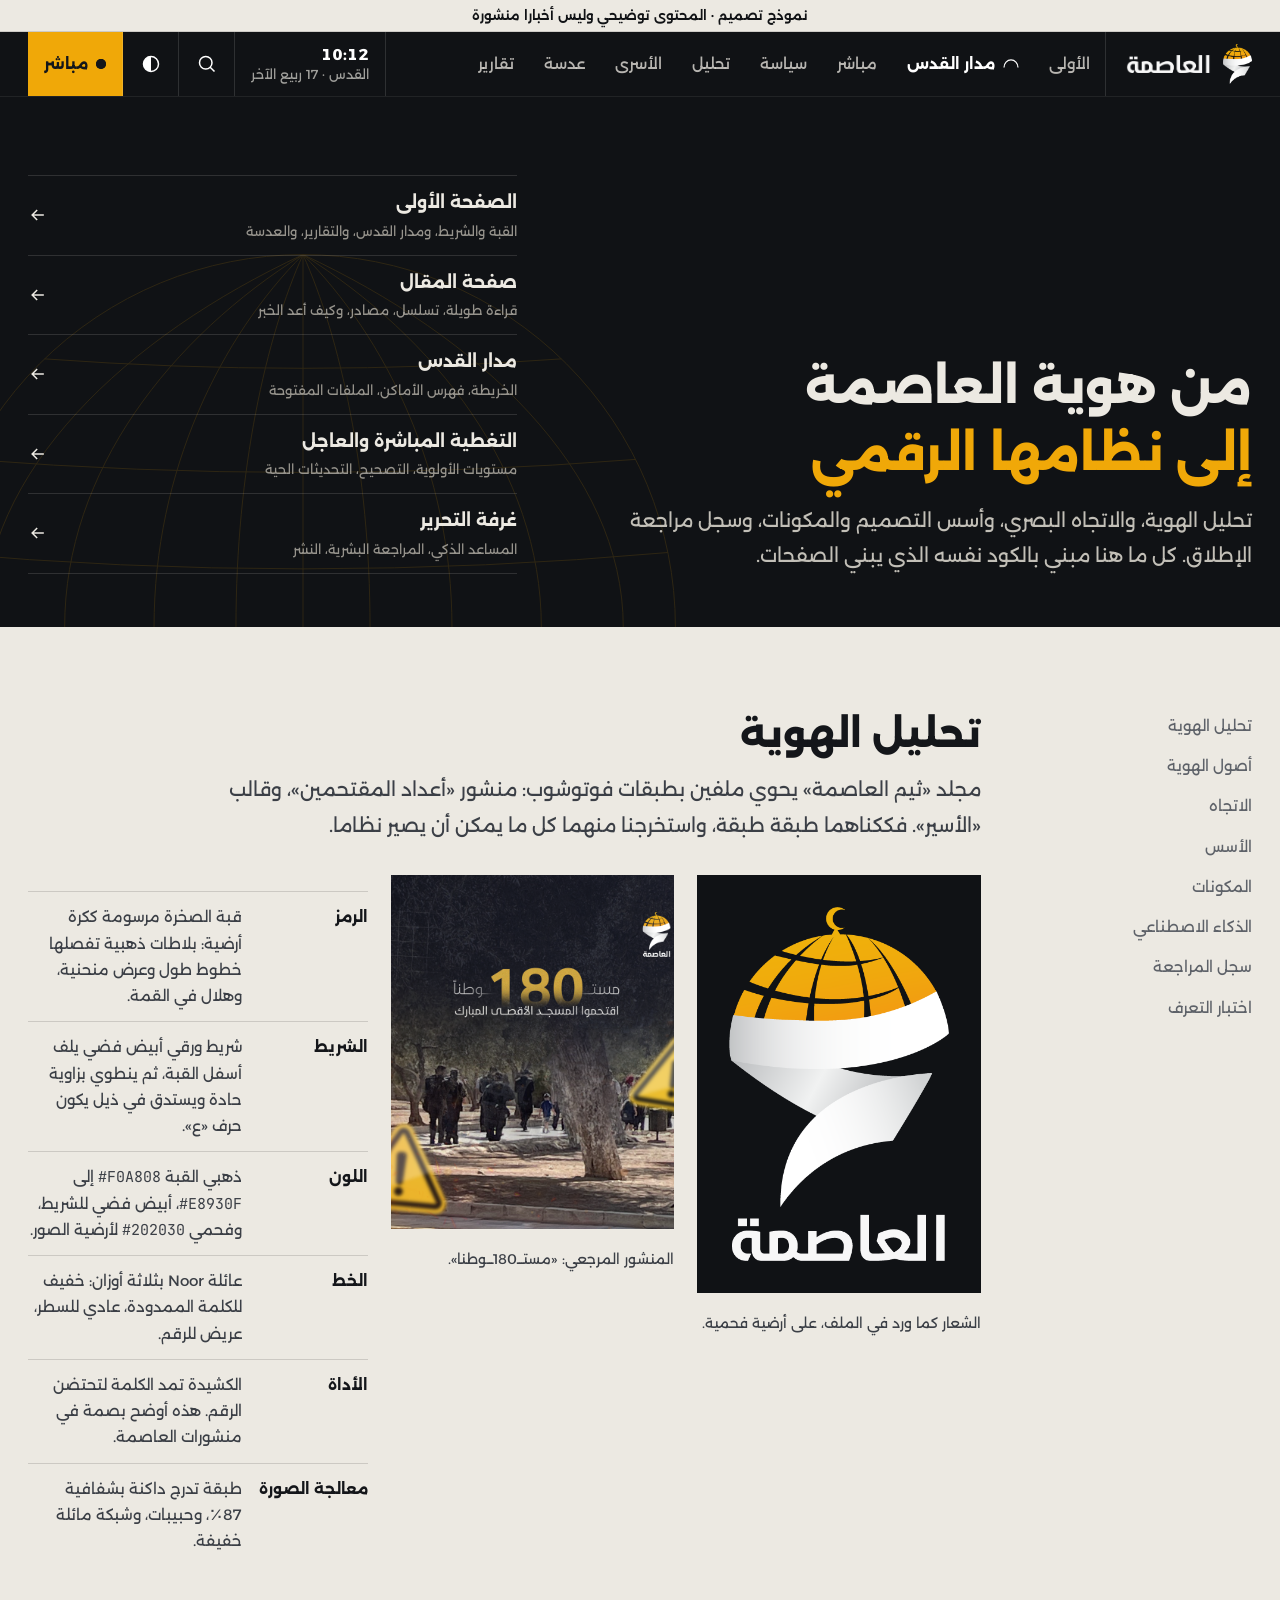
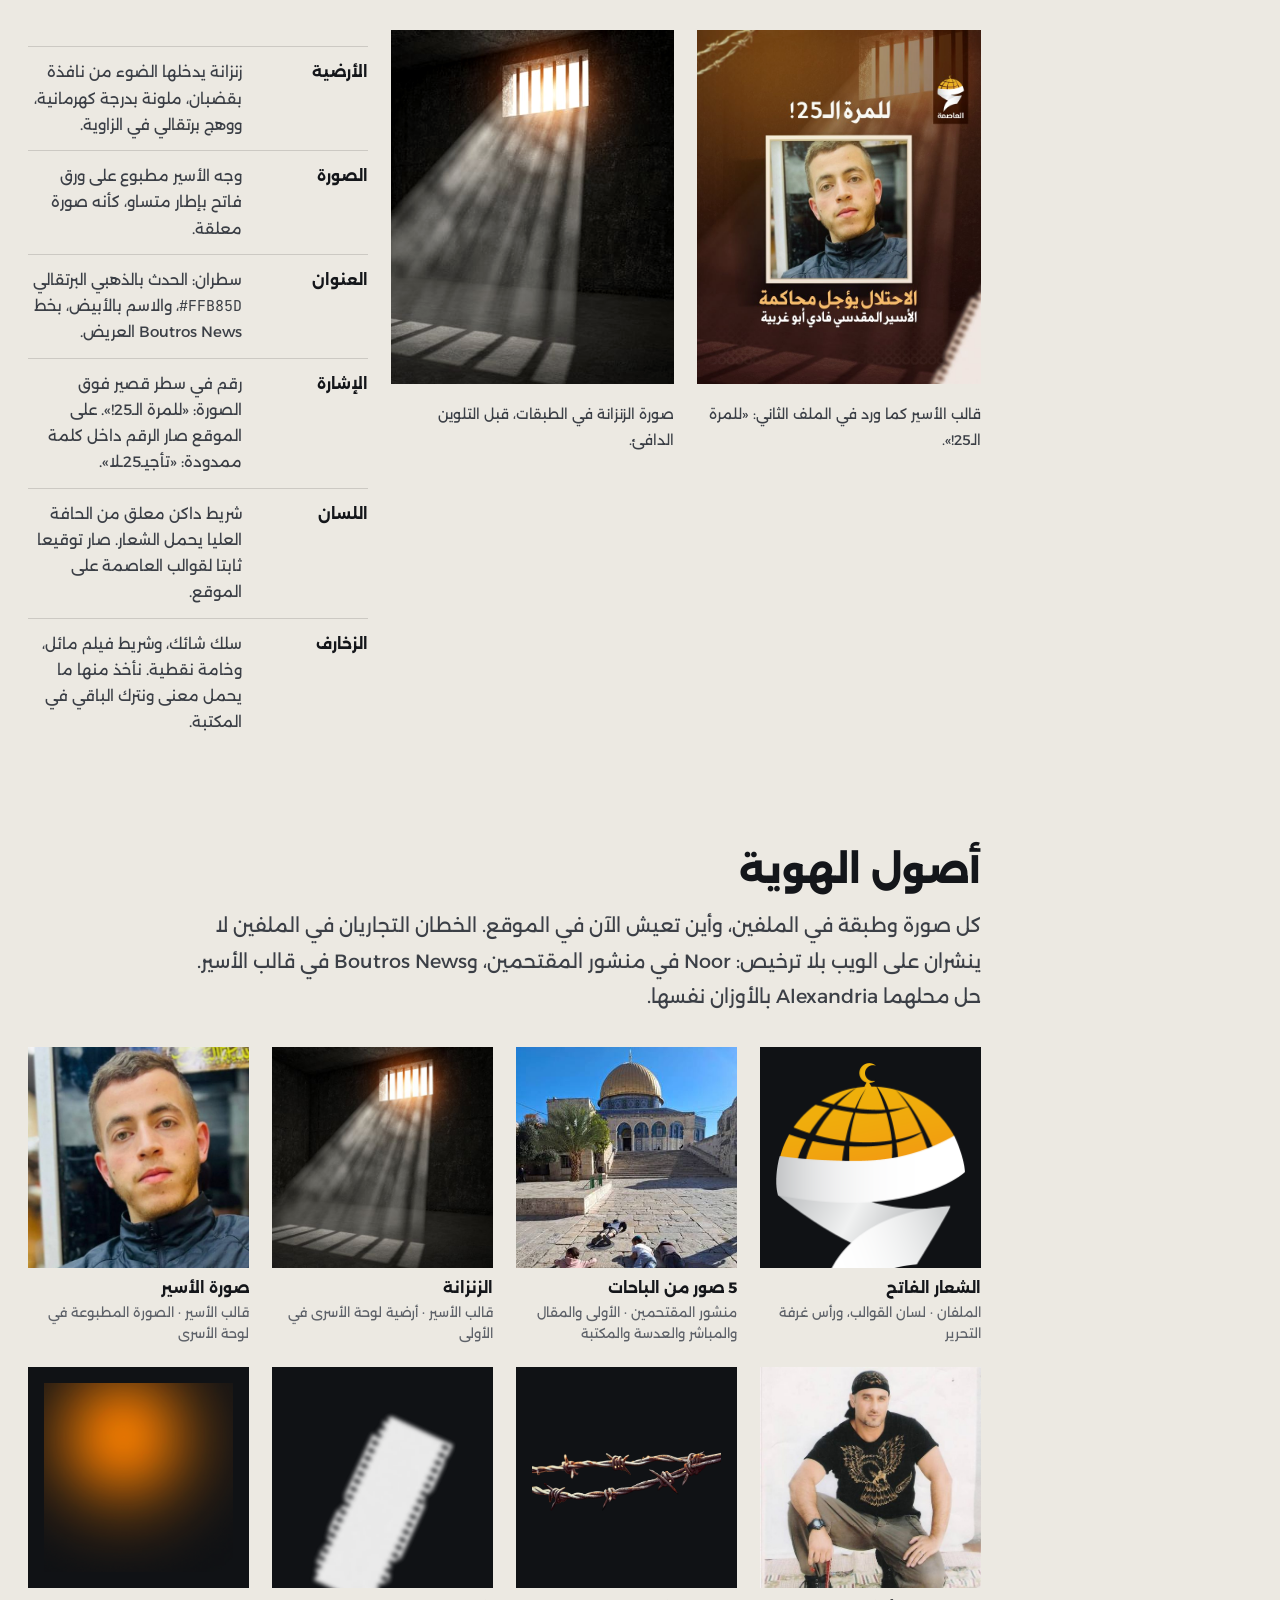
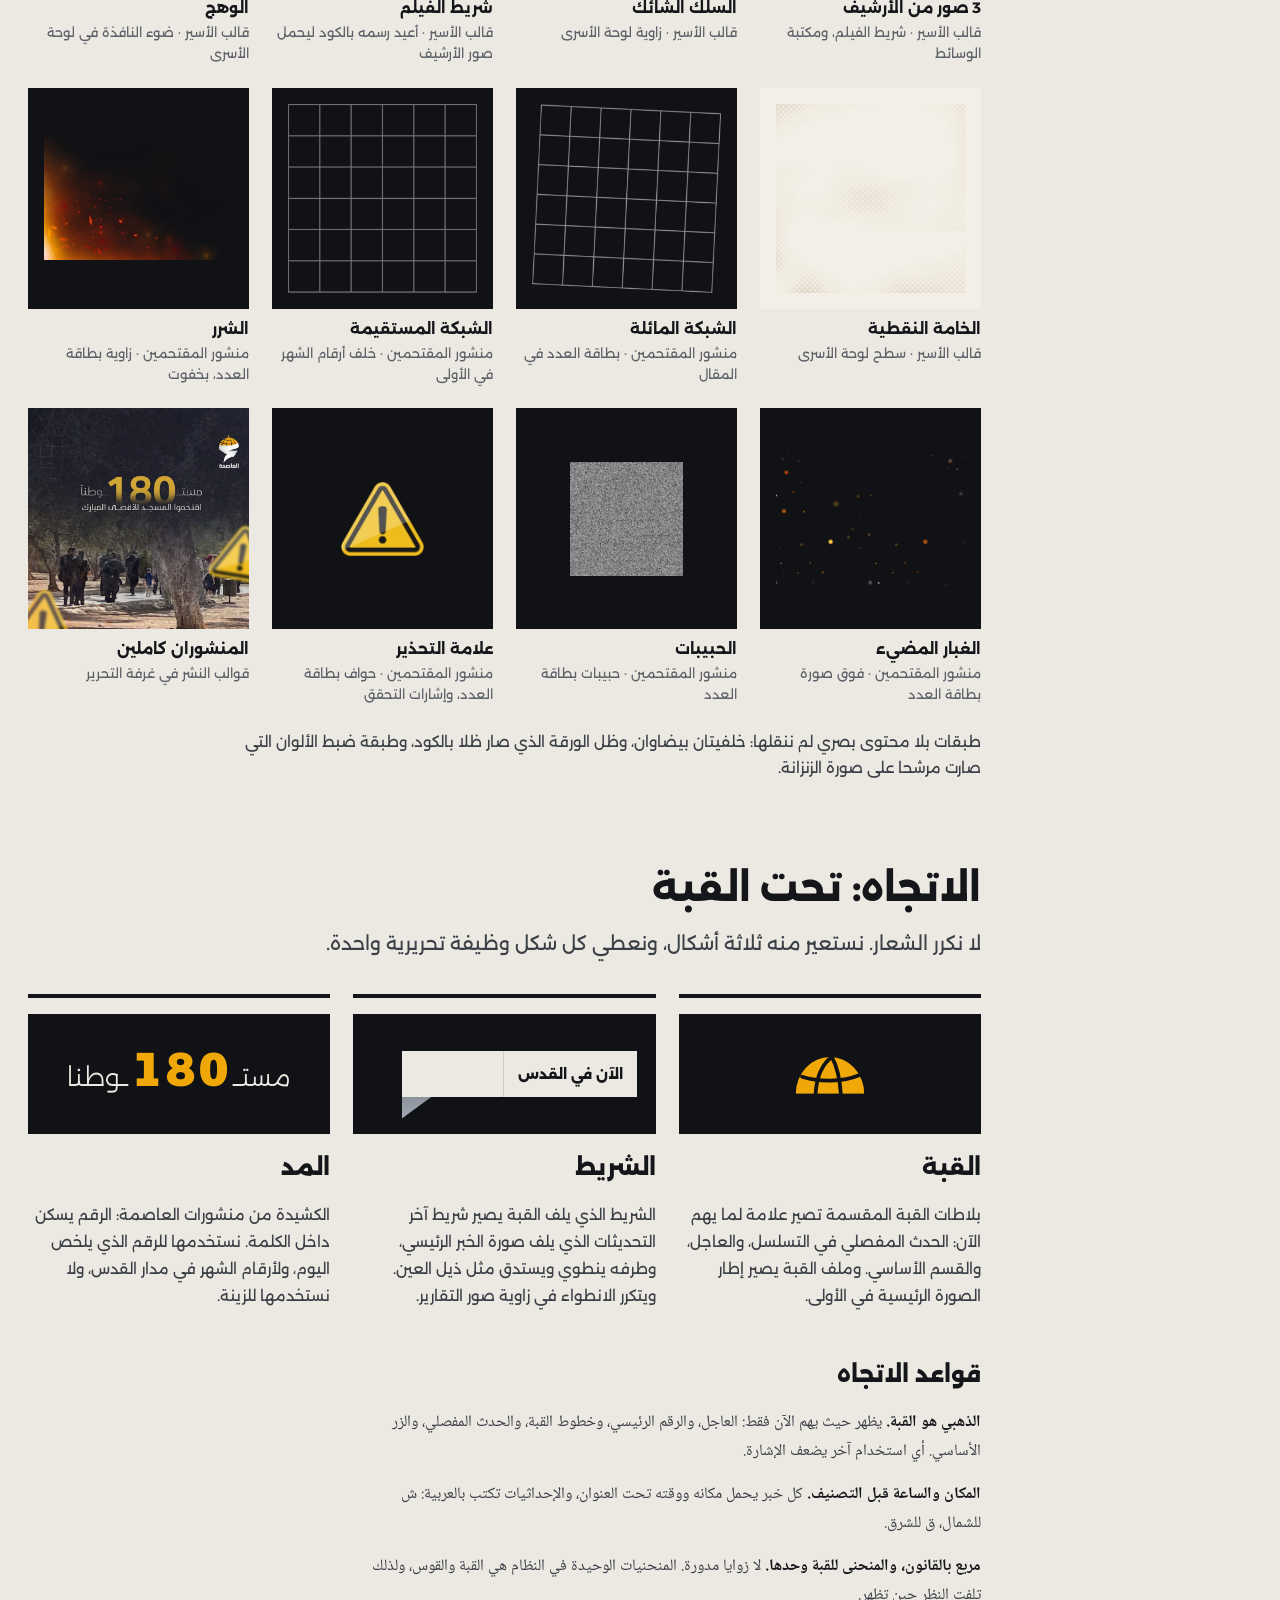
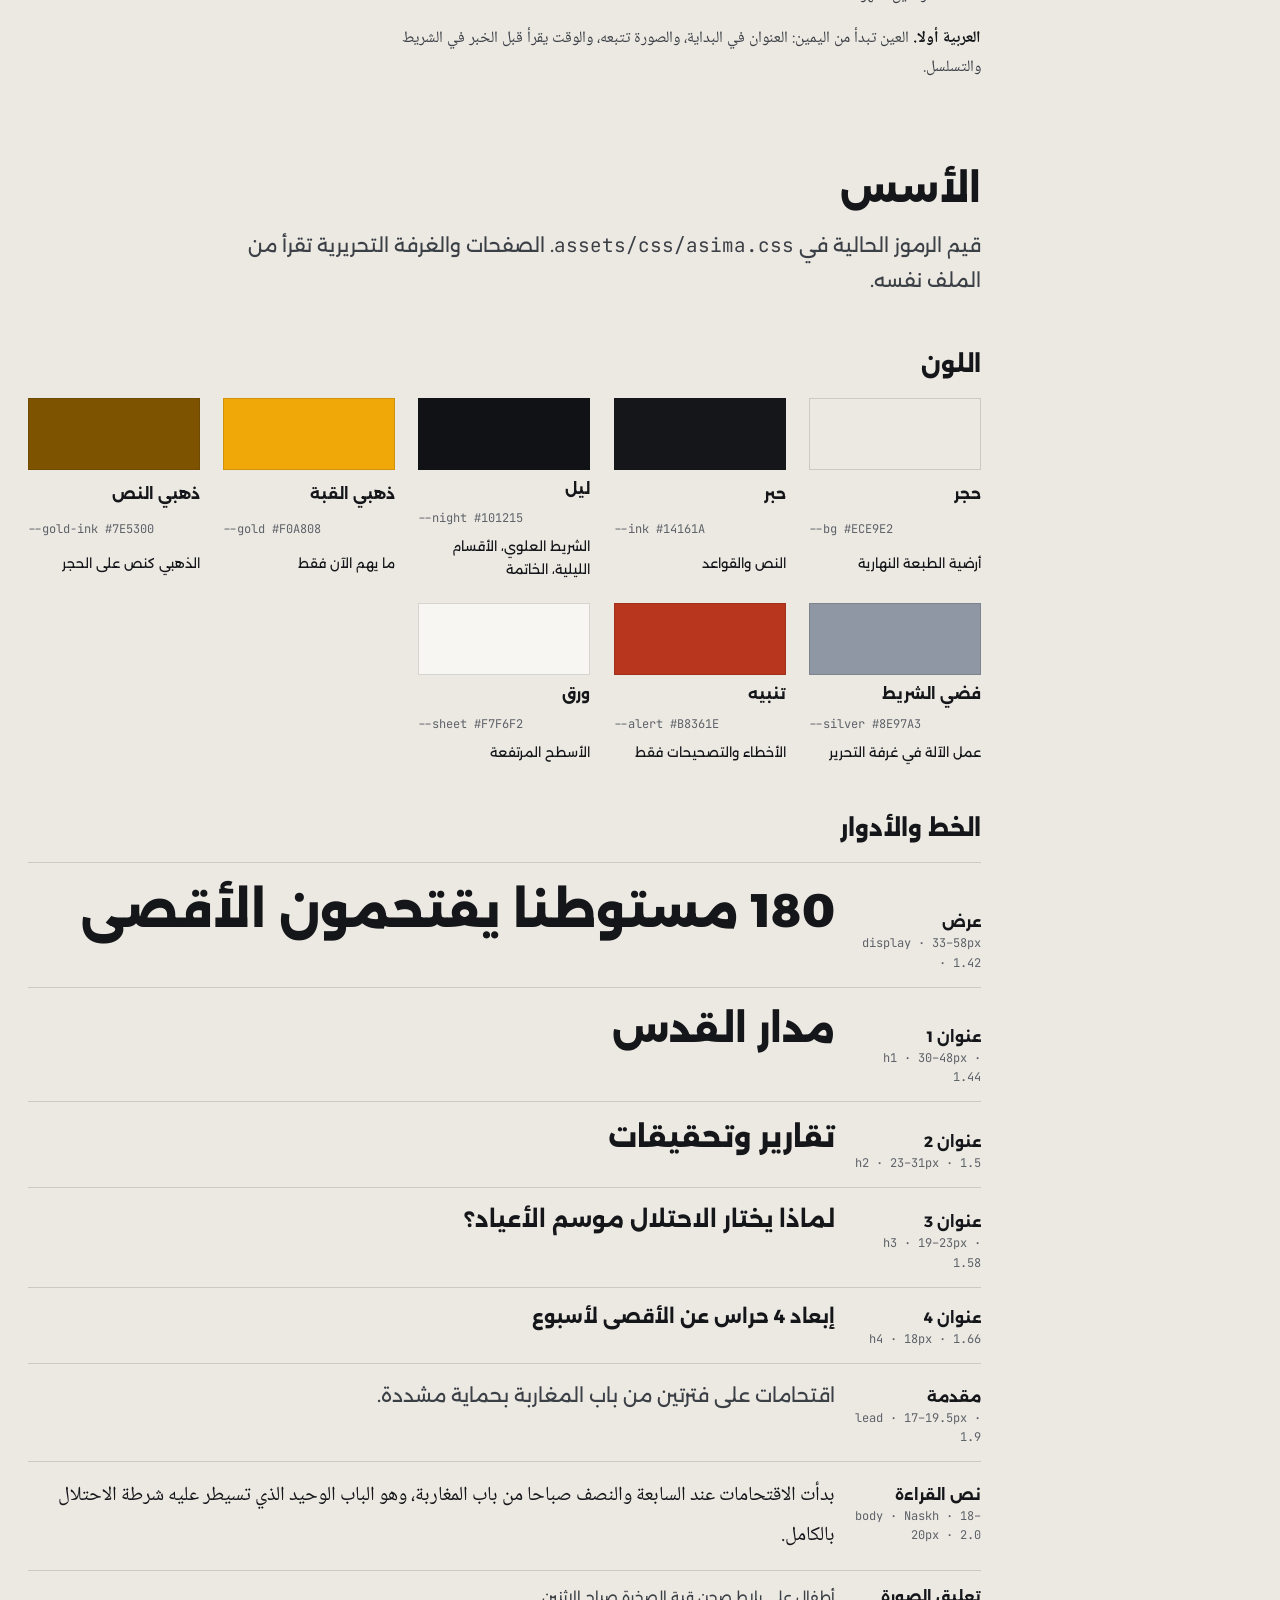
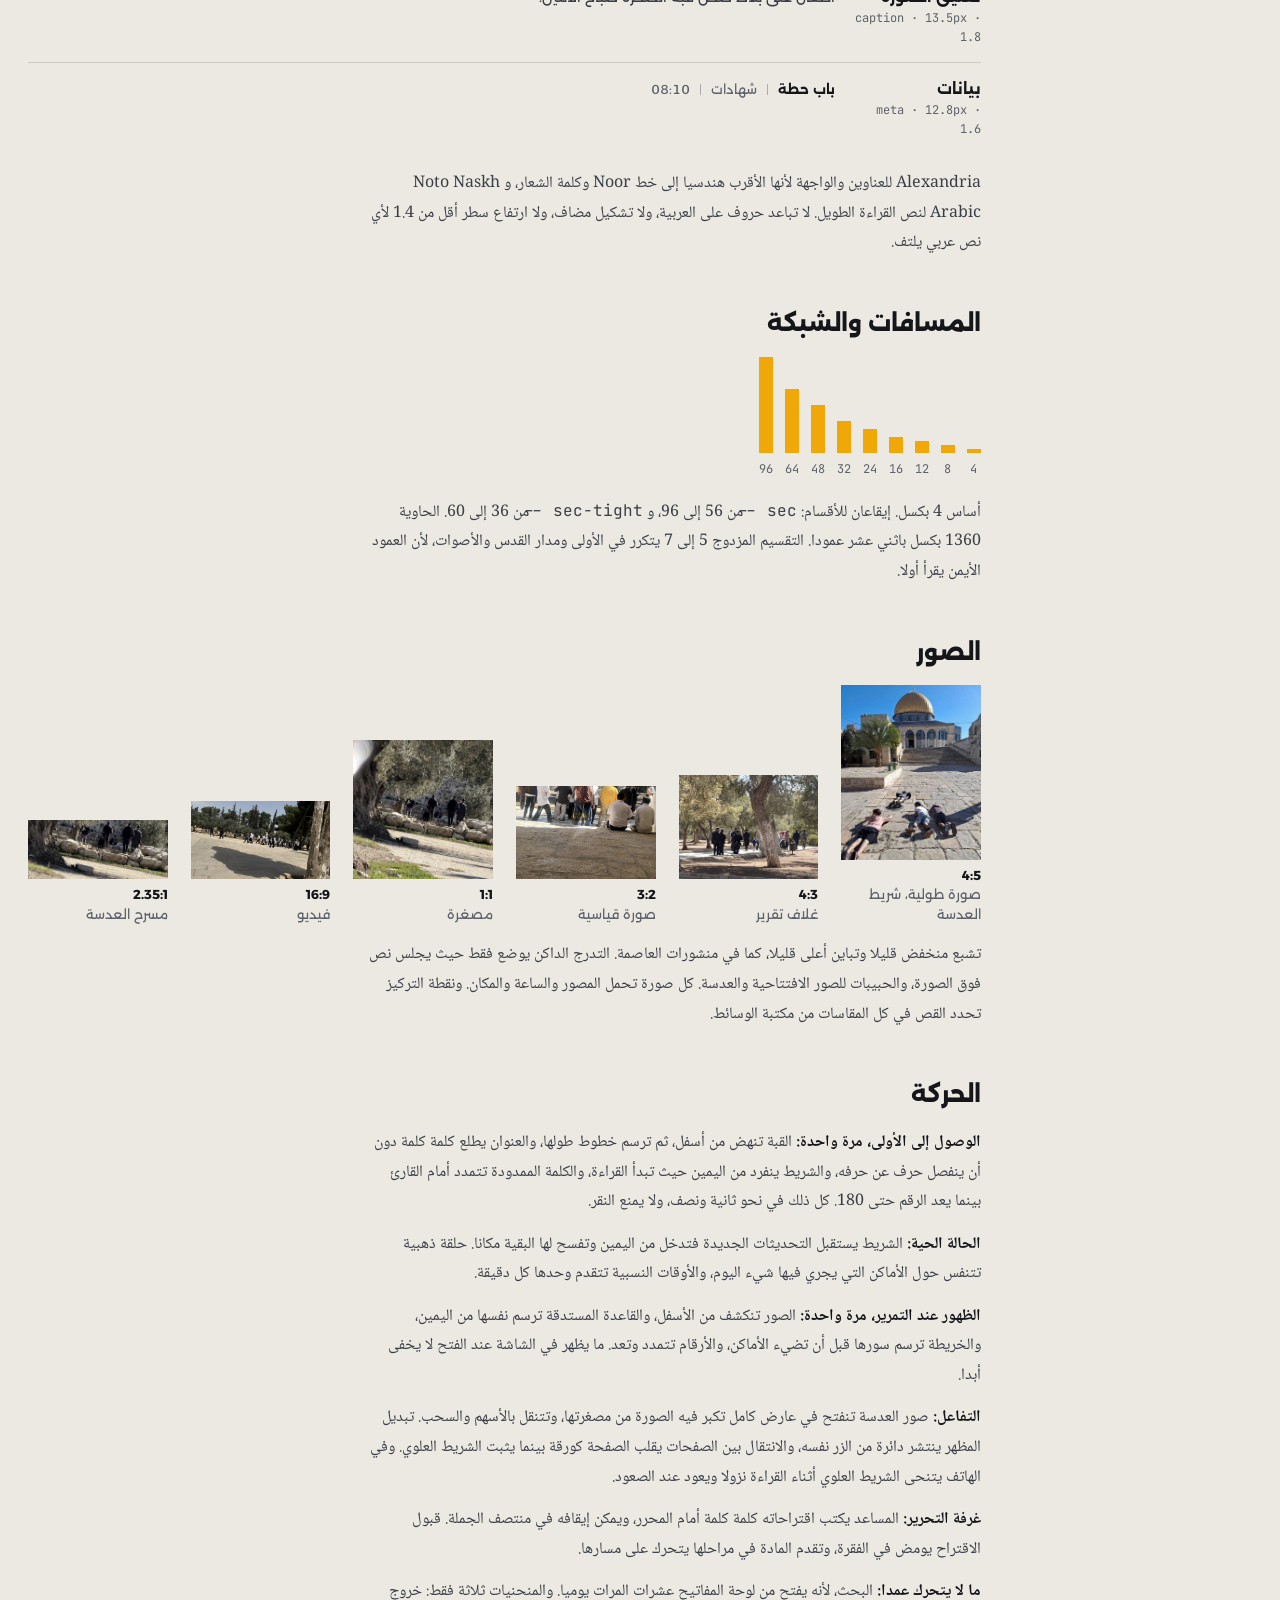
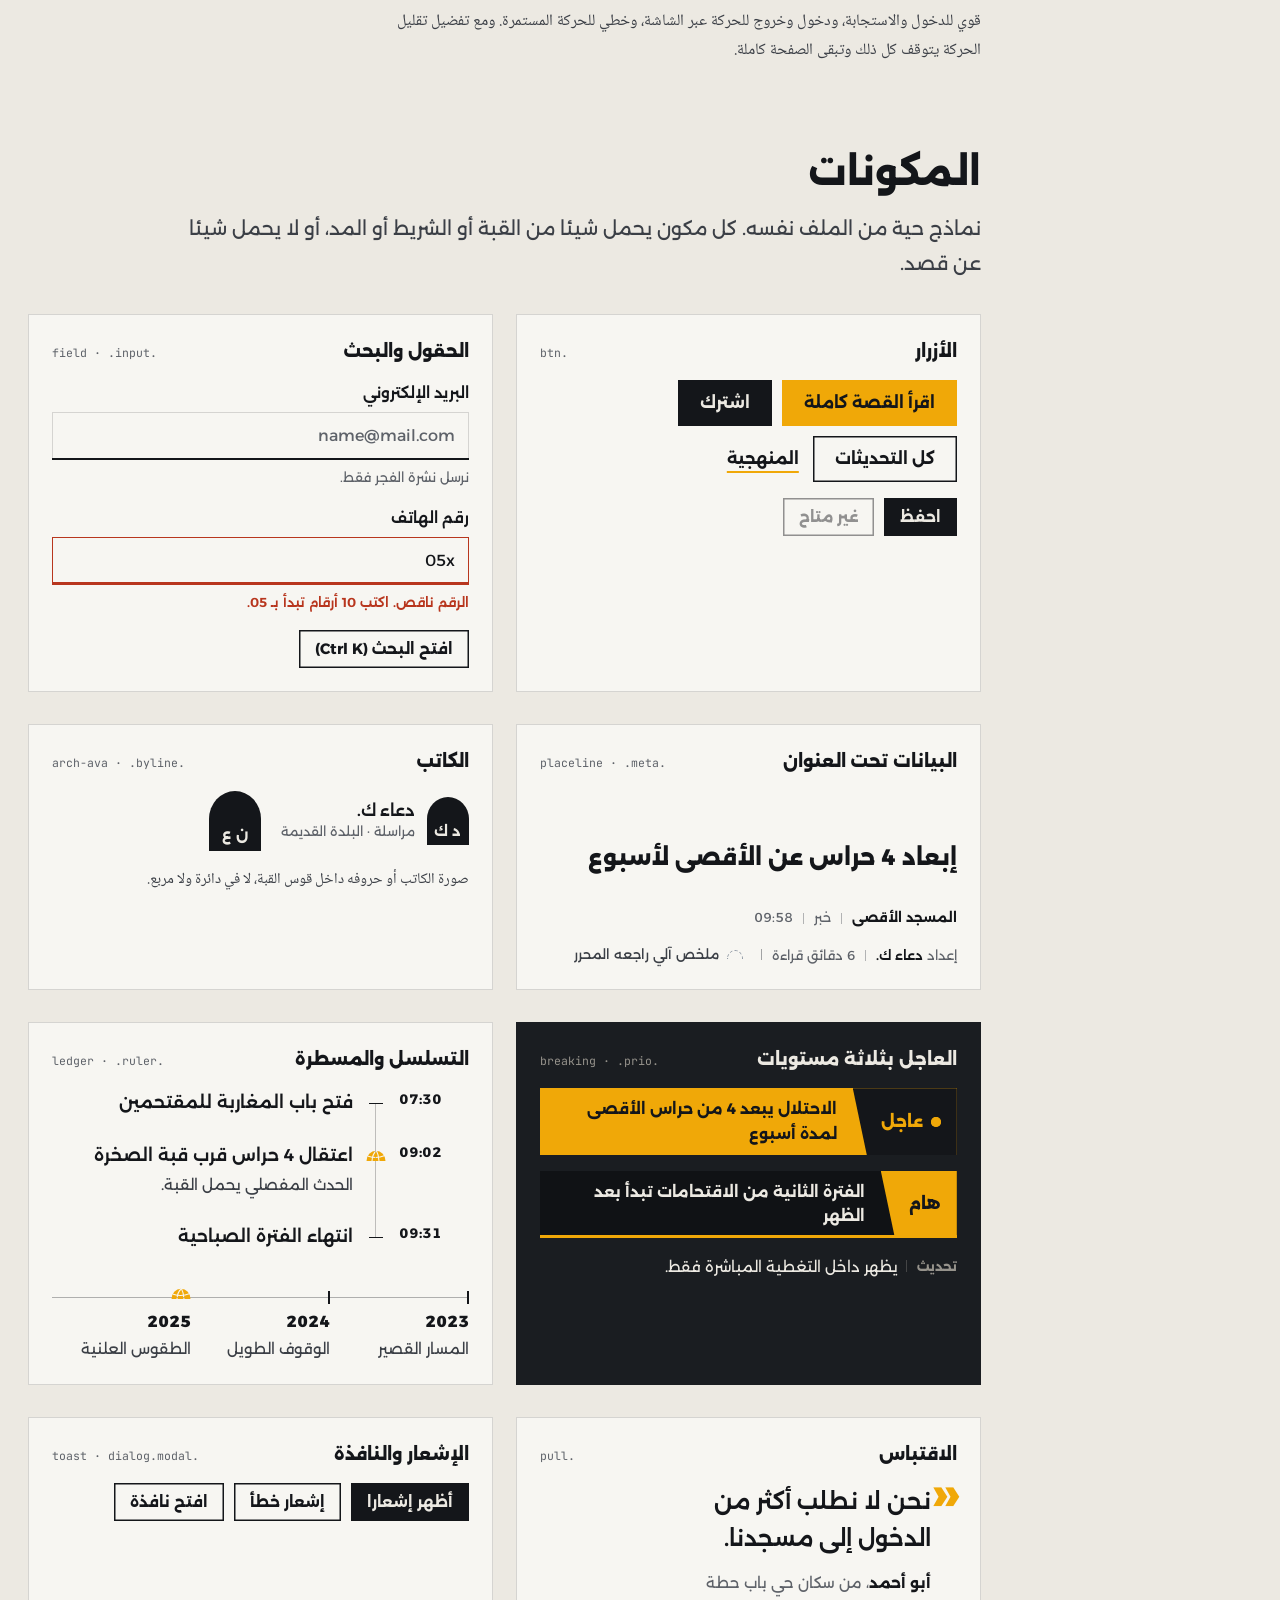
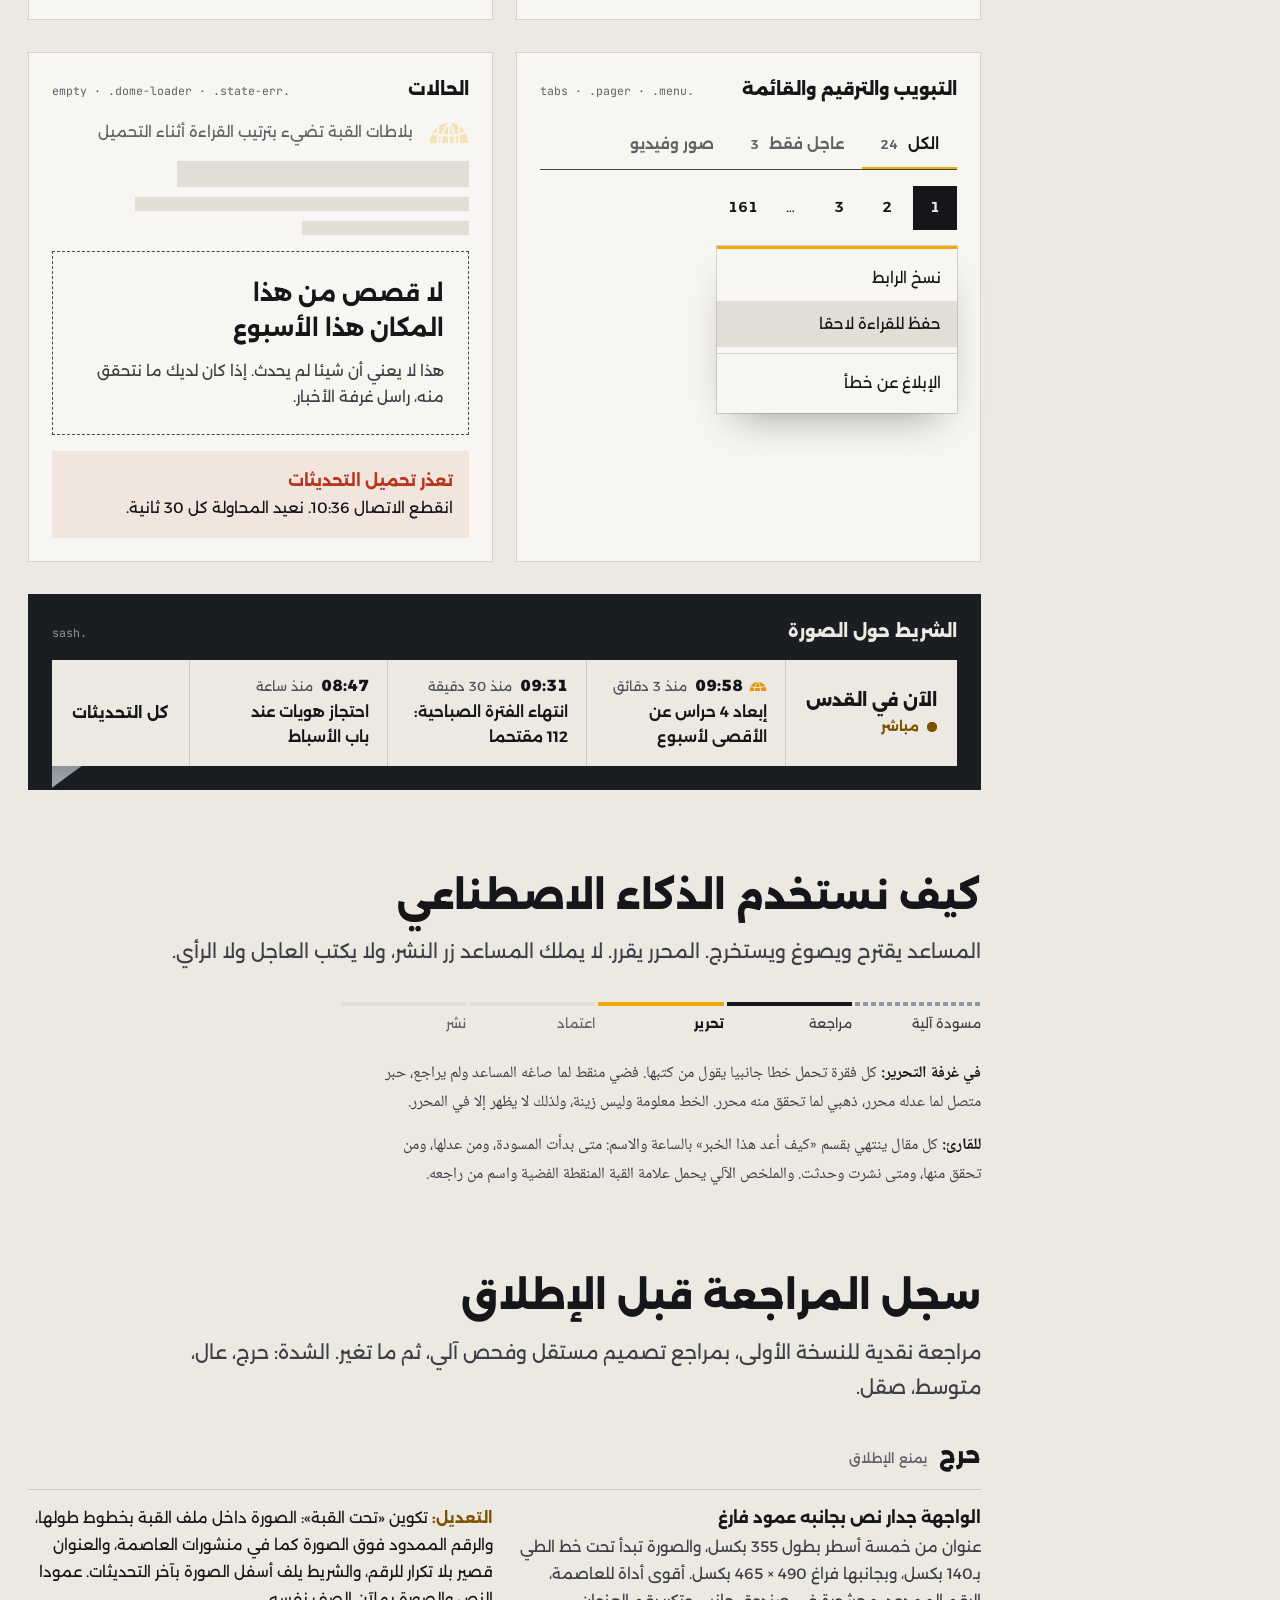
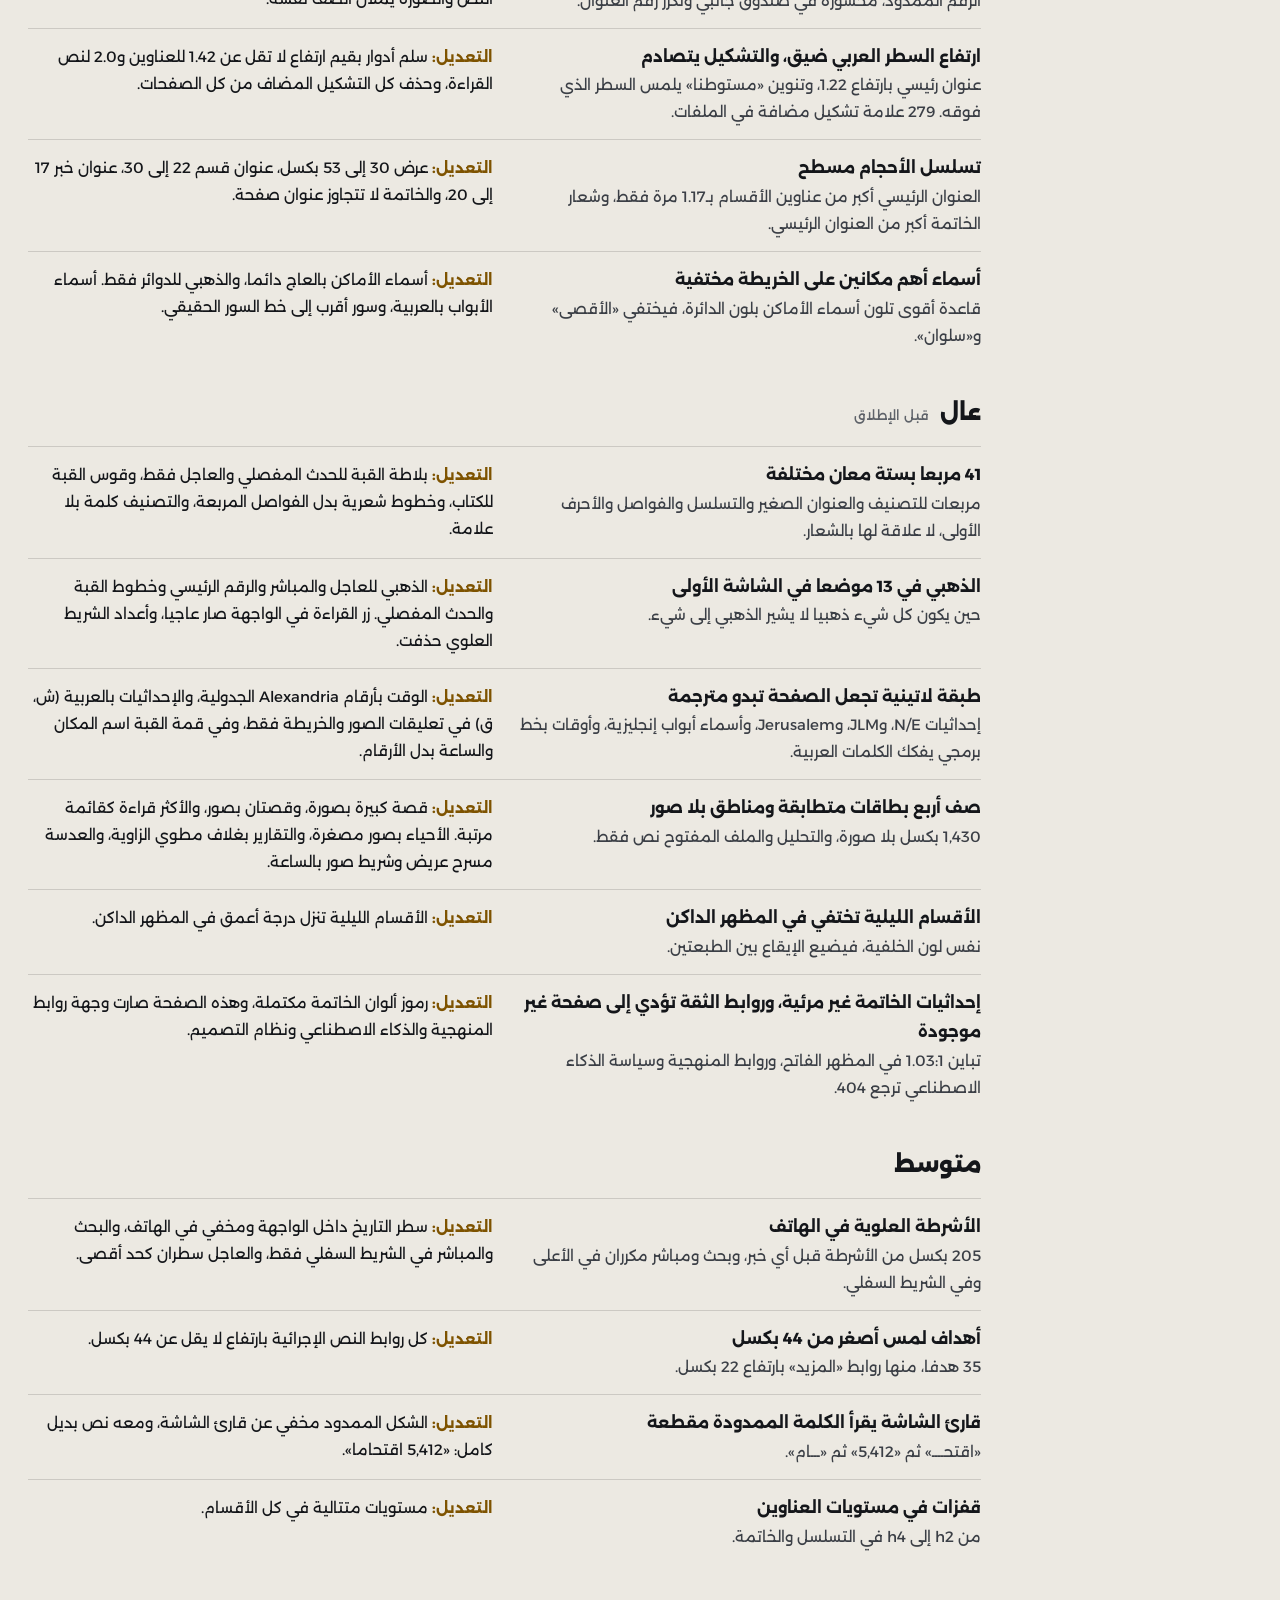
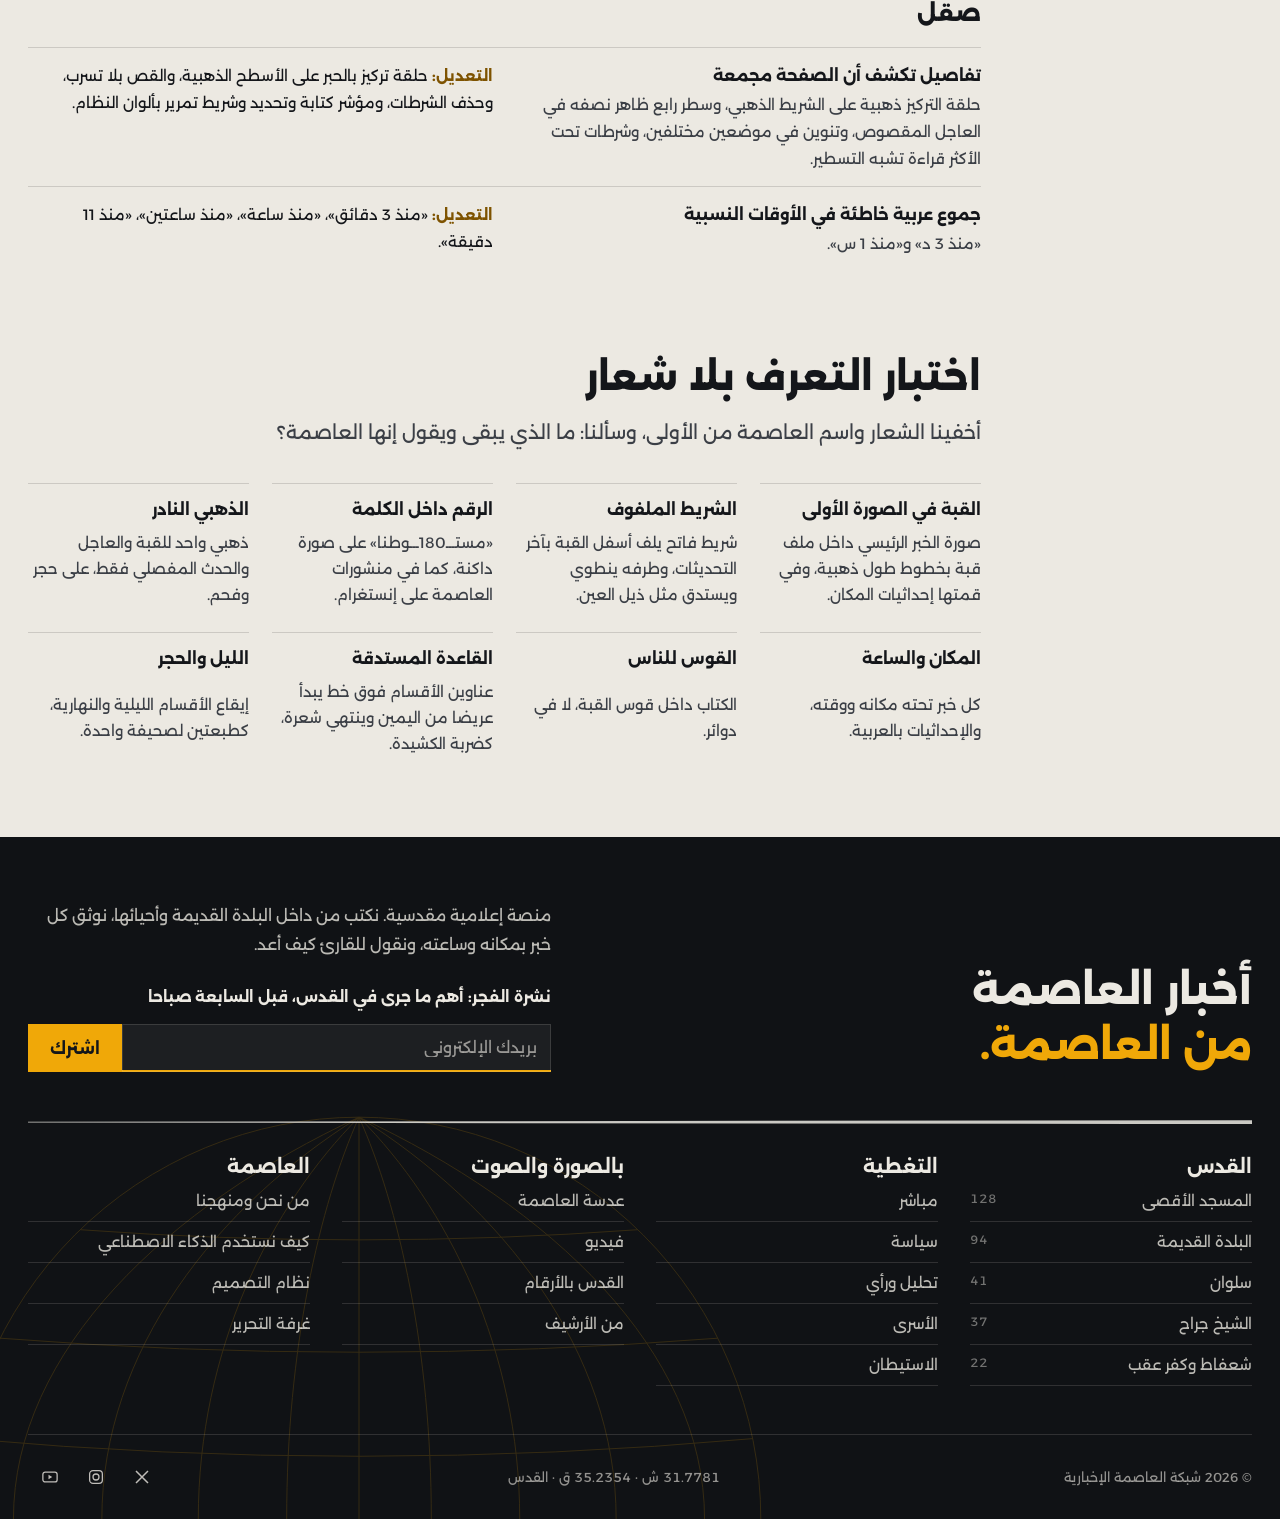
==== index.html @ b90d0173 "Use every asset from the brand's Drive folder The folder holds two PSDs: the incursion-count post an" ====
<!doctype html>
<html lang="ar" dir="rtl">
<head>
<meta charset="utf-8">
<meta name="viewport" content="width=device-width, initial-scale=1, viewport-fit=cover">
<meta name="robots" content="noindex, nofollow">
<title>نظام العاصمة الرقمي</title>
<meta name="description" content="من هوية العاصمة إلى نظام تصميم رقمي: التحليل، الاتجاه، الأسس، المكونات، وسجل المراجعة.">
<link rel="preconnect" href="https://fonts.googleapis.com">
<link rel="preconnect" href="https://fonts.gstatic.com" crossorigin>
<link rel="stylesheet" href="https://fonts.googleapis.com/css2?family=Alexandria:wght@300;400;500;600;700;800&family=Noto+Naskh+Arabic:wght@400;500;700&family=JetBrains+Mono:wght@400;500&display=swap">
<link rel="stylesheet" href="assets/css/asima.css?v=19">
<style>
  .doc-hero { padding-block: var(--sec) var(--sec-tight); position: relative; overflow: clip; }
  .doc-hero__grid { display: grid; grid-template-columns: minmax(0, 7fr) minmax(0, 5fr); gap: var(--split-gap); align-items: end; }
  .doc-hero h1 { font-size: var(--fs-display); line-height: var(--lh-display); font-weight: 800; }
  .doc-hero h1 em { font-style: normal; color: var(--gold); }
  .doc-hero .dek { margin-top: var(--s-4); }
  .pages { display: grid; gap: 0; }
  .pages a { display: grid; grid-template-columns: minmax(0, 1fr) auto; gap: 2px 12px; padding-block: 12px; border-top: 1px solid var(--rule); }
  .pages a:last-child { border-bottom: 1px solid var(--rule); }
  .pages b { font-weight: 700; font-size: var(--fs-h5); }
  .pages span { grid-column: 1; font-size: var(--fs-meta); color: var(--ink-3); }
  .pages svg { grid-row: 1 / span 2; grid-column: 2; align-self: center; width: 20px; height: 20px; }
  .pages a:hover b { color: var(--gold); }

  .doc { display: grid; grid-template-columns: 220px minmax(0, 1fr); gap: var(--split-gap); padding-block: var(--sec); }
  .toc { position: sticky; top: calc(var(--ribbon-h) + 24px); align-self: start; display: grid; gap: 2px; font-size: var(--fs-small); }
  .toc a { padding: 6px 0; color: var(--ink-3); }
  .toc a:hover { color: var(--ink); }
  .chapter { padding-bottom: var(--sec); }
  .chapter > h2 { font-size: var(--fs-h1); line-height: var(--lh-h1); font-weight: 800; margin-bottom: var(--s-3); }
  .chapter > .dek { margin-bottom: var(--s-6); }
  .chapter h3 { font-size: var(--fs-h3); font-weight: 800; margin-bottom: var(--s-4); margin-top: var(--s-7); }
  .prose { font-family: var(--f-read); font-size: var(--fs-body-sm); line-height: var(--lh-body-sm); max-width: 68ch; color: var(--ink-2); }
  .prose p + p { margin-top: .8em; }
  .prose b { color: var(--ink); }

  .evidence > *, .forms3 > *, .gallery > *, .doc > * { min-width: 0; }
  .evidence { display: grid; grid-template-columns: minmax(0, 1fr) minmax(0, 1fr) minmax(0, 1.2fr); gap: var(--col-gap); align-items: start; }
  .evidence figure { display: grid; gap: 8px; }
  .evidence .plate { background: var(--night); display: grid; place-items: center; padding: var(--s-6); aspect-ratio: 4 / 5; }
  .evidence .plate { min-width: 0; }
  .evidence .plate img { width: 100%; height: 100%; object-fit: contain; }
  .extract { display: grid; }
  .lib { display: grid; grid-template-columns: repeat(auto-fill, minmax(180px, 1fr)); gap: var(--s-5) var(--col-gap); }
  .lib figure { display: grid; gap: 8px; align-content: start; }
  .lib__plate { aspect-ratio: 1; display: grid; place-items: center; padding: var(--s-4); background: var(--night); overflow: hidden; }
  .lib__plate.is-light { background: #F3EFE6; }
  .lib__plate.is-photo { padding: 0; }
  .lib__plate img { max-width: 100%; max-height: 100%; object-fit: contain; }
  .lib__plate.is-photo img { width: 100%; height: 100%; object-fit: cover; }
  .lib figcaption { display: grid; gap: 2px; font-size: var(--fs-small); line-height: 1.6; }
  .lib figcaption span { font-size: var(--fs-meta); color: var(--ink-3); }
  .lib__note { margin-top: var(--s-5); font-size: var(--fs-small); color: var(--ink-2); max-width: 70ch; }
  .extract div { display: grid; grid-template-columns: 110px minmax(0, 1fr); gap: 4px 16px; padding-block: 12px; border-top: 1px solid var(--rule); font-size: var(--fs-small); line-height: 1.75; }
  .extract dt { font-weight: 700; color: var(--ink); }
  .extract dd { margin: 0; color: var(--ink-2); }

  .forms3 { display: grid; grid-template-columns: repeat(3, minmax(0, 1fr)); gap: var(--col-gap); }
  .form-card { display: grid; gap: var(--s-4); align-content: start; padding-top: var(--s-4); border-top: 4px solid var(--ink); }
  .form-card .demo { min-height: 120px; display: grid; place-items: center; background: var(--night); padding: var(--s-5); }
  .form-card h3 { font-size: var(--fs-h3); font-weight: 800; margin: 0; }
  .form-card p { font-size: var(--fs-small); color: var(--ink-2); line-height: 1.8; }

  .swatches { display: grid; grid-template-columns: repeat(auto-fill, minmax(150px, 1fr)); gap: var(--col-gap); }
  .sw { display: grid; gap: 6px; font-size: var(--fs-meta); }
  .sw i { height: 72px; display: block; box-shadow: inset 0 0 0 1px var(--rule); }
  .sw b { font-size: var(--fs-small); color: var(--ink); }
  .sw code { direction: ltr; unicode-bidi: isolate; font-family: var(--f-mono); font-size: .75rem; color: var(--ink-3); }

  .scale { display: grid; }
  .scale > div { display: grid; grid-template-columns: 130px minmax(0, 1fr); gap: 16px; align-items: baseline; padding-block: 14px; border-top: 1px solid var(--rule); }
  .scale code { font-family: var(--f-mono); font-size: .75rem; color: var(--ink-3); line-height: 1.6; }
  .scale code b { display: block; font-family: var(--f-display); color: var(--ink); font-size: var(--fs-small); }

  .spaces { display: flex; align-items: end; gap: 12px; flex-wrap: wrap; }
  .spaces div { display: grid; gap: 6px; justify-items: center; font-family: var(--f-mono); font-size: .75rem; color: var(--ink-3); }
  .spaces i { display: block; background: var(--gold); width: 14px; }

  .ratios { display: grid; grid-template-columns: repeat(6, minmax(0, 1fr)); gap: var(--col-gap); align-items: end; }
  .ratios figure { display: grid; gap: 6px; }
  .ratios figcaption { font-size: var(--fs-meta); color: var(--ink-3); line-height: 1.5; }
  .ratios b { display: block; color: var(--ink); }

  .gallery { display: grid; grid-template-columns: repeat(2, minmax(0, 1fr)); gap: var(--s-6) var(--col-gap); }
  .specimen { display: grid; gap: var(--s-4); align-content: start; padding: var(--s-5); background: var(--sheet); box-shadow: inset 0 0 0 1px var(--rule); min-width: 0; }
  .specimen > header { display: flex; justify-content: space-between; gap: 12px; align-items: baseline; }
  .specimen > header h3 { font-size: var(--fs-h5); font-weight: 800; margin: 0; }
  .specimen > header code { font-family: var(--f-mono); font-size: .72rem; color: var(--ink-3); }
  .specimen.night { box-shadow: none; }
  .specimen--wide { grid-column: 1 / -1; }

  .audit { display: grid; gap: var(--s-6); }
  .audit-group h3 { margin-top: 0; display: flex; gap: 12px; align-items: baseline; }
  .audit-group h3 small { font-size: var(--fs-meta); color: var(--ink-3); font-weight: 500; }
  .audit-row { display: grid; grid-template-columns: minmax(0, 1fr) minmax(0, 1fr); gap: 6px var(--col-gap); padding-block: 14px; border-top: 1px solid var(--rule); font-size: var(--fs-small); line-height: 1.8; }
  .audit-row b { display: block; color: var(--ink); font-size: var(--fs-ui); }
  .audit-row p { color: var(--ink-2); }
  .audit-row .fix { color: var(--ink); }
  .audit-row .fix::before { content: "التعديل: "; font-weight: 700; color: var(--gold-ink); }

  .test { display: grid; grid-template-columns: repeat(4, minmax(0, 1fr)); gap: var(--col-gap); }
  .test div { display: grid; gap: 6px; padding-top: 12px; border-top: 1px solid var(--rule); font-size: var(--fs-small); line-height: 1.75; color: var(--ink-2); }
  .test b { color: var(--ink); font-size: var(--fs-ui); }

  @media (max-width: 1100px) {
    .doc { grid-template-columns: 1fr; }
    .toc { position: static; grid-auto-flow: column; overflow-x: auto; gap: 18px; padding-bottom: 8px; border-bottom: 1px solid var(--rule); }
    .toc a { white-space: nowrap; }
    .ratios { grid-template-columns: repeat(3, minmax(0, 1fr)); }
    .test { grid-template-columns: repeat(2, minmax(0, 1fr)); }
  }
  @media (max-width: 800px) {
    .doc-hero__grid, .evidence, .forms3, .gallery, .audit-row { grid-template-columns: 1fr; }
    .scale > div { grid-template-columns: 1fr; gap: 4px; }
  }
  @media (max-width: 520px) { .ratios, .test { grid-template-columns: 1fr 1fr; } }
</style>
</head>
<body>
<a class="skip" href="#main">تخط إلى المحتوى</a>
<header data-ribbon data-current="system"></header>

<main id="main">
  <section class="night doc-hero" aria-labelledby="doc-h">
    <div class="dome-horizon" data-dome-horizon aria-hidden="true"></div>
    <div class="wrap doc-hero__grid">
      <div>
        <h1 id="doc-h">من هوية العاصمة<br><em>إلى نظامها الرقمي</em></h1>
        <p class="dek">تحليل الهوية، والاتجاه البصري، وأسس التصميم والمكونات، وسجل مراجعة الإطلاق. كل ما هنا مبني بالكود نفسه الذي يبني الصفحات.</p>
      </div>
      <nav class="pages" aria-label="صفحات النموذج">
        <a href="home.html"><b>الصفحة الأولى</b><span>القبة والشريط، ومدار القدس، والتقارير، والعدسة</span><svg viewBox="0 0 24 24" aria-hidden="true"><path d="M19 12H5m6-6-6 6 6 6" fill="none" stroke="currentColor" stroke-width="1.8"/></svg></a>
        <a href="article.html"><b>صفحة المقال</b><span>قراءة طويلة، تسلسل، مصادر، وكيف أعد الخبر</span><svg viewBox="0 0 24 24" aria-hidden="true"><path d="M19 12H5m6-6-6 6 6 6" fill="none" stroke="currentColor" stroke-width="1.8"/></svg></a>
        <a href="jerusalem.html"><b>مدار القدس</b><span>الخريطة، فهرس الأماكن، الملفات المفتوحة</span><svg viewBox="0 0 24 24" aria-hidden="true"><path d="M19 12H5m6-6-6 6 6 6" fill="none" stroke="currentColor" stroke-width="1.8"/></svg></a>
        <a href="live.html"><b>التغطية المباشرة والعاجل</b><span>مستويات الأولوية، التصحيح، التحديثات الحية</span><svg viewBox="0 0 24 24" aria-hidden="true"><path d="M19 12H5m6-6-6 6 6 6" fill="none" stroke="currentColor" stroke-width="1.8"/></svg></a>
        <a href="cms.html"><b>غرفة التحرير</b><span>المساعد الذكي، المراجعة البشرية، النشر</span><svg viewBox="0 0 24 24" aria-hidden="true"><path d="M19 12H5m6-6-6 6 6 6" fill="none" stroke="currentColor" stroke-width="1.8"/></svg></a>
      </nav>
    </div>
  </section>

  <div class="wrap doc">
    <nav class="toc" aria-label="فصول الدليل">
      <a href="#brand">تحليل الهوية</a>
      <a href="#assets">أصول الهوية</a>
      <a href="#direction">الاتجاه</a>
      <a href="#system">الأسس</a>
      <a href="#components">المكونات</a>
      <a href="#ai">الذكاء الاصطناعي</a>
      <a href="#audit">سجل المراجعة</a>
      <a href="#test">اختبار التعرف</a>
    </nav>

    <div>
      <!-- ====== 1. Brand analysis ====== -->
      <section class="chapter" id="brand" aria-labelledby="brand-h">
        <h2 id="brand-h">تحليل الهوية</h2>
        <p class="dek">مجلد «ثيم العاصمة» يحوي ملفين بطبقات فوتوشوب: منشور «أعداد المقتحمين»، وقالب «الأسير». فككناهما طبقة طبقة، واستخرجنا منهما كل ما يمكن أن يصير نظاما.</p>
        <div class="evidence">
          <figure><div class="plate"><img src="assets/img/logo-full.png" alt="شعار العاصمة: قبة ذهبية مقسمة بخطوط طول وعرض، يلفها شريط أبيض ينطوي على شكل حرف العين، وتحتها كلمة العاصمة" width="382" height="616"></div><figcaption class="cap"><span class="cap__text">الشعار كما ورد في الملف، على أرضية فحمية.</span></figcaption></figure>
          <figure><div class="frame r-4x5"><img src="brand-source/reference-post.png" alt="منشور العاصمة: صورة غامقة من باحات الأقصى، وفي وسطها كلمة مستوطنا ممدودة بالكشيدة وفي داخلها الرقم 180 بالذهبي" width="800" height="934" loading="lazy"></div><figcaption class="cap"><span class="cap__text">المنشور المرجعي: «مستـــ180ـــوطنا».</span></figcaption></figure>
          <dl class="extract">
            <div><dt>الرمز</dt><dd>قبة الصخرة مرسومة ككرة أرضية: بلاطات ذهبية تفصلها خطوط طول وعرض منحنية، وهلال في القمة.</dd></div>
            <div><dt>الشريط</dt><dd>شريط ورقي أبيض فضي يلف أسفل القبة، ثم ينطوي بزاوية حادة ويستدق في ذيل يكون حرف «ع».</dd></div>
            <div><dt>اللون</dt><dd>ذهبي القبة <code class="mono">#F0A808</code> إلى <code class="mono">#E8930F</code>، أبيض فضي للشريط، وفحمي <code class="mono">#202030</code> لأرضية الصور.</dd></div>
            <div><dt>الخط</dt><dd>عائلة Noor بثلاثة أوزان: خفيف للكلمة الممدودة، عادي للسطر، عريض للرقم.</dd></div>
            <div><dt>الأداة</dt><dd>الكشيدة تمد الكلمة لتحتضن الرقم. هذه أوضح بصمة في منشورات العاصمة.</dd></div>
            <div><dt>معالجة الصورة</dt><dd>طبقة تدرج داكنة بشفافية 87٪، وحبيبات، وشبكة مائلة خفيفة.</dd></div>
          </dl>
        </div>
        <div class="evidence" style="margin-top:var(--s-7)">
          <figure><div class="frame r-4x5"><img src="assets/img/tpl-captive.jpg" alt="قالب الأسير: زنزانة بضوء دافئ من نافذة بقضبان، وصورة الأسير في إطار ورقي، وعنوان بسطرين ذهبي وأبيض، وسلك شائك في الزاوية" width="720" height="900" loading="lazy"></div><figcaption class="cap"><span class="cap__text">قالب الأسير كما ورد في الملف الثاني: «للمرة الـ25!».</span></figcaption></figure>
          <figure><div class="frame r-4x5"><img src="assets/img/cell-800.jpg" alt="" width="800" height="480" loading="lazy" style="object-position:58% 50%"></div><figcaption class="cap"><span class="cap__text">صورة الزنزانة في الطبقات، قبل التلوين الدافئ.</span></figcaption></figure>
          <dl class="extract">
            <div><dt>الأرضية</dt><dd>زنزانة يدخلها الضوء من نافذة بقضبان، ملونة بدرجة كهرمانية، ووهج برتقالي في الزاوية.</dd></div>
            <div><dt>الصورة</dt><dd>وجه الأسير مطبوع على ورق فاتح بإطار متساو، كأنه صورة معلقة.</dd></div>
            <div><dt>العنوان</dt><dd>سطران: الحدث بالذهبي البرتقالي <code class="mono">#FFB85D</code>، والاسم بالأبيض، بخط <bdi>Boutros News</bdi> العريض.</dd></div>
            <div><dt>الإشارة</dt><dd>رقم في سطر قصير فوق الصورة: «للمرة الـ25!». على الموقع صار الرقم داخل كلمة ممدودة: «تأجيـ25ـلا».</dd></div>
            <div><dt>اللسان</dt><dd>شريط داكن معلق من الحافة العليا يحمل الشعار. صار توقيعا ثابتا لقوالب العاصمة على الموقع.</dd></div>
            <div><dt>الزخارف</dt><dd>سلك شائك، وشريط فيلم مائل، وخامة نقطية. نأخذ منها ما يحمل معنى ونترك الباقي في المكتبة.</dd></div>
          </dl>
        </div>
      </section>

      <!-- ====== 1b. Asset library ====== -->
      <section class="chapter" id="assets" aria-labelledby="assets-h">
        <h2 id="assets-h">أصول الهوية</h2>
        <p class="dek">كل صورة وطبقة في الملفين، وأين تعيش الآن في الموقع. الخطان التجاريان في الملفين لا ينشران على الويب بلا ترخيص: <bdi>Noor</bdi> في منشور المقتحمين، و<bdi>Boutros News</bdi> في قالب الأسير. حل محلهما <bdi>Alexandria</bdi> بالأوزان نفسها.</p>
        <div class="lib">
          <figure><div class="lib__plate"><img src="assets/img/logo-full.png" alt="" width="382" height="616" loading="lazy"></div><figcaption><b>الشعار الفاتح</b><span>الملفان · لسان القوالب، ورأس غرفة التحرير</span></figcaption></figure>
          <figure><div class="lib__plate is-photo"><img src="assets/img/oldcity-1-480.jpg" alt="" width="480" height="640" loading="lazy"></div><figcaption><b>5 صور من الباحات</b><span>منشور المقتحمين · الأولى والمقال والمباشر والعدسة والمكتبة</span></figcaption></figure>
          <figure><div class="lib__plate is-photo"><img src="assets/img/cell-800.jpg" alt="" width="800" height="480" loading="lazy"></div><figcaption><b>الزنزانة</b><span>قالب الأسير · أرضية لوحة الأسرى في الأولى</span></figcaption></figure>
          <figure><div class="lib__plate is-photo"><img src="assets/img/captive-fadi-480.jpg" alt="" width="480" height="757" loading="lazy"></div><figcaption><b>صورة الأسير</b><span>قالب الأسير · الصورة المطبوعة في لوحة الأسرى</span></figcaption></figure>
          <figure><div class="lib__plate is-photo"><img src="assets/img/captive-3-480.jpg" alt="" width="480" height="617" loading="lazy"></div><figcaption><b>3 صور من الأرشيف</b><span>قالب الأسير · شريط الفيلم، ومكتبة الوسائط</span></figcaption></figure>
          <figure><div class="lib__plate"><img src="assets/img/wire.webp" alt="" width="1100" height="383" loading="lazy"></div><figcaption><b>السلك الشائك</b><span>قالب الأسير · زاوية لوحة الأسرى</span></figcaption></figure>
          <figure><div class="lib__plate"><img src="assets/img/film.webp" alt="" width="531" height="715" loading="lazy" style="max-height:78%"></div><figcaption><b>شريط الفيلم</b><span>قالب الأسير · أعيد رسمه بالكود ليحمل صور الأرشيف</span></figcaption></figure>
          <figure><div class="lib__plate"><img src="assets/img/glow.webp" alt="" width="320" height="320" loading="lazy"></div><figcaption><b>الوهج</b><span>قالب الأسير · ضوء النافذة في لوحة الأسرى</span></figcaption></figure>
          <figure><div class="lib__plate is-light"><img src="assets/img/halftone.webp" alt="" width="520" height="520" loading="lazy"></div><figcaption><b>الخامة النقطية</b><span>قالب الأسير · سطح لوحة الأسرى</span></figcaption></figure>
          <figure><div class="lib__plate"><img src="assets/img/grid-tilt.webp" alt="" width="617" height="619" loading="lazy" style="opacity:.6"></div><figcaption><b>الشبكة المائلة</b><span>منشور المقتحمين · بطاقة العدد في المقال</span></figcaption></figure>
          <figure><div class="lib__plate"><img src="assets/img/grid-square.webp" alt="" width="660" height="662" loading="lazy" style="opacity:.5"></div><figcaption><b>الشبكة المستقيمة</b><span>منشور المقتحمين · خلف أرقام الشهر في الأولى</span></figcaption></figure>
          <figure><div class="lib__plate"><img src="assets/img/embers.webp" alt="" width="800" height="522" loading="lazy"></div><figcaption><b>الشرر</b><span>منشور المقتحمين · زاوية بطاقة العدد، بخفوت</span></figcaption></figure>
          <figure><div class="lib__plate"><img src="assets/img/bokeh.webp" alt="" width="1100" height="779" loading="lazy"></div><figcaption><b>الغبار المضيء</b><span>منشور المقتحمين · فوق صورة بطاقة العدد</span></figcaption></figure>
          <figure><div class="lib__plate"><img src="assets/img/noise.webp" alt="" width="256" height="256" loading="lazy" style="width:60%;opacity:.7"></div><figcaption><b>الحبيبات</b><span>منشور المقتحمين · حبيبات بطاقة العدد</span></figcaption></figure>
          <figure><div class="lib__plate"><img src="assets/img/alert.webp" alt="" width="186" height="166" loading="lazy" style="width:44%"></div><figcaption><b>علامة التحذير</b><span>منشور المقتحمين · حواف بطاقة العدد، وإشارات التحقق</span></figcaption></figure>
          <figure><div class="lib__plate is-photo"><img src="assets/img/tpl-count.jpg" alt="" width="720" height="841" loading="lazy"></div><figcaption><b>المنشوران كاملين</b><span>قوالب النشر في غرفة التحرير</span></figcaption></figure>
        </div>
        <p class="lib__note">طبقات بلا محتوى بصري لم ننقلها: خلفيتان بيضاوان، وظل الورقة الذي صار ظلا بالكود، وطبقة ضبط الألوان التي صارت مرشحا على صورة الزنزانة.</p>
      </section>

      <!-- ====== 2. Direction ====== -->
      <section class="chapter" id="direction" aria-labelledby="dir-h">
        <h2 id="dir-h">الاتجاه: تحت القبة</h2>
        <p class="dek">لا نكرر الشعار. نستعير منه ثلاثة أشكال، ونعطي كل شكل وظيفة تحريرية واحدة.</p>
        <div class="forms3">
          <article class="form-card">
            <div class="demo night"><span class="dome-mark" style="width:72px;height:40px"></span></div>
            <h3>القبة</h3>
            <p>بلاطات القبة المقسمة تصير علامة لما يهم الآن: الحدث المفصلي في التسلسل، والعاجل، والقسم الأساسي. وملف القبة يصير إطار الصورة الرئيسية في الأولى.</p>
          </article>
          <article class="form-card">
            <div class="demo night" style="padding-inline:0"><div class="sash" style="width:78%;min-height:46px;margin-inline-end:30px"><span class="sash__label" style="min-width:0;padding:10px 14px"><b style="font-size:.85rem">الآن في القدس</b></span><span></span><span></span></div></div>
            <h3>الشريط</h3>
            <p>الشريط الذي يلف القبة يصير شريط آخر التحديثات الذي يلف صورة الخبر الرئيسي، وطرفه ينطوي ويستدق مثل ذيل العين. ويتكرر الانطواء في زاوية صور التقارير.</p>
          </article>
          <article class="form-card">
            <div class="demo night"><p class="madd" style="font-size:1.6rem;color:#ECE9E2">مستــ<span class="madd__fig">180</span>ــوطنا</p></div>
            <h3>المد</h3>
            <p>الكشيدة من منشورات العاصمة: الرقم يسكن داخل الكلمة. نستخدمها للرقم الذي يلخص اليوم، ولأرقام الشهر في مدار القدس، ولا نستخدمها للزينة.</p>
          </article>
        </div>
        <h3>قواعد الاتجاه</h3>
        <div class="prose">
          <p><b>الذهبي هو القبة.</b> يظهر حيث يهم الآن فقط: العاجل، والرقم الرئيسي، وخطوط القبة، والحدث المفصلي، والزر الأساسي. أي استخدام آخر يضعف الإشارة.</p>
          <p><b>المكان والساعة قبل التصنيف.</b> كل خبر يحمل مكانه ووقته تحت العنوان، والإحداثيات تكتب بالعربية: ش للشمال، ق للشرق.</p>
          <p><b>مربع بالقانون، والمنحنى للقبة وحدها.</b> لا زوايا مدورة. المنحنيات الوحيدة في النظام هي القبة والقوس، ولذلك تلفت النظر حين تظهر.</p>
          <p><b>العربية أولا.</b> العين تبدأ من اليمين: العنوان في البداية، والصورة تتبعه، والوقت يقرأ قبل الخبر في الشريط والتسلسل.</p>
        </div>
      </section>

      <!-- ====== 3. Foundations ====== -->
      <section class="chapter" id="system" aria-labelledby="sys-h">
        <h2 id="sys-h">الأسس</h2>
        <p class="dek">قيم الرموز الحالية في <code class="mono">assets/css/asima.css</code>. الصفحات والغرفة التحريرية تقرأ من الملف نفسه.</p>

        <h3>اللون</h3>
        <div class="swatches">
          <div class="sw"><i style="background:#ECE9E2"></i><b>حجر</b><code>--bg #ECE9E2</code><span>أرضية الطبعة النهارية</span></div>
          <div class="sw"><i style="background:#14161A"></i><b>حبر</b><code>--ink #14161A</code><span>النص والقواعد</span></div>
          <div class="sw"><i style="background:#101215"></i><b>ليل</b><code>--night #101215</code><span>الشريط العلوي، الأقسام الليلية، الخاتمة</span></div>
          <div class="sw"><i style="background:#F0A808"></i><b>ذهبي القبة</b><code>--gold #F0A808</code><span>ما يهم الآن فقط</span></div>
          <div class="sw"><i style="background:#7E5300"></i><b>ذهبي النص</b><code>--gold-ink #7E5300</code><span>الذهبي كنص على الحجر</span></div>
          <div class="sw"><i style="background:#8E97A3"></i><b>فضي الشريط</b><code>--silver #8E97A3</code><span>عمل الآلة في غرفة التحرير</span></div>
          <div class="sw"><i style="background:#B8361E"></i><b>تنبيه</b><code>--alert #B8361E</code><span>الأخطاء والتصحيحات فقط</span></div>
          <div class="sw"><i style="background:#F7F6F2"></i><b>ورق</b><code>--sheet #F7F6F2</code><span>الأسطح المرتفعة</span></div>
        </div>

        <h3>الخط والأدوار</h3>
        <div class="scale">
          <div><code><b>عرض</b>display · 33–58px · 1.42</code><span class="hl-display" style="font-size:clamp(1.8rem,1.2rem+1.6vw,2.6rem)">180 مستوطنا يقتحمون الأقصى</span></div>
          <div><code><b>عنوان 1</b>h1 · 30–48px · 1.44</code><span class="hl-1">مدار القدس</span></div>
          <div><code><b>عنوان 2</b>h2 · 23–31px · 1.5</code><span class="hl-2">تقارير وتحقيقات</span></div>
          <div><code><b>عنوان 3</b>h3 · 19–23px · 1.58</code><span class="hl-3">لماذا يختار الاحتلال موسم الأعياد؟</span></div>
          <div><code><b>عنوان 4</b>h4 · 18px · 1.66</code><span class="hl-4">إبعاد 4 حراس عن الأقصى لأسبوع</span></div>
          <div><code><b>مقدمة</b>lead · 17–19.5px · 1.9</code><span class="dek">اقتحامات على فترتين من باب المغاربة بحماية مشددة.</span></div>
          <div><code><b>نص القراءة</b>body · Naskh · 18–20px · 2.0</code><span class="read">بدأت الاقتحامات عند السابعة والنصف صباحا من باب المغاربة، وهو الباب الوحيد الذي تسيطر عليه شرطة الاحتلال بالكامل.</span></div>
          <div><code><b>تعليق الصورة</b>caption · 13.5px · 1.8</code><span class="cap__text" style="font-size:var(--fs-caption);line-height:1.8">أطفال على بلاط صحن قبة الصخرة صباح الاثنين.</span></div>
          <div><code><b>بيانات</b>meta · 12.8px · 1.6</code><span class="placeline"><b>باب حطة</b><span>شهادات</span><time>08:10</time></span></div>
        </div>
        <p class="prose" style="margin-top:var(--s-4)">Alexandria للعناوين والواجهة لأنها الأقرب هندسيا إلى خط Noor وكلمة الشعار، و Noto Naskh Arabic لنص القراءة الطويل. لا تباعد حروف على العربية، ولا تشكيل مضاف، ولا ارتفاع سطر أقل من 1.4 لأي نص عربي يلتف.</p>

        <h3>المسافات والشبكة</h3>
        <div class="spaces" aria-label="سلم المسافات">
          <div><i style="height:4px"></i>4</div><div><i style="height:8px"></i>8</div><div><i style="height:12px"></i>12</div><div><i style="height:16px"></i>16</div><div><i style="height:24px"></i>24</div><div><i style="height:32px"></i>32</div><div><i style="height:48px"></i>48</div><div><i style="height:64px"></i>64</div><div><i style="height:96px"></i>96</div>
        </div>
        <p class="prose" style="margin-top:var(--s-4)">أساس 4 بكسل. إيقاعان للأقسام: <code class="mono">--sec</code> من 56 إلى 96، و <code class="mono">--sec-tight</code> من 36 إلى 60. الحاوية 1360 بكسل باثني عشر عمودا. التقسيم المزدوج 5 إلى 7 يتكرر في الأولى ومدار القدس والأصوات، لأن العمود الأيمن يقرأ أولا.</p>

        <h3>الصور</h3>
        <div class="ratios">
          <figure><div class="frame r-4x5"><img src="assets/img/oldcity-1-800.jpg" alt="" loading="lazy" width="800" height="600" style="object-position:50% 30%"></div><figcaption><b>4:5</b>صورة طولية، شريط العدسة</figcaption></figure>
          <figure><div class="frame r-4x3"><img src="assets/img/aqsa-courtyard-800.jpg" alt="" loading="lazy" width="800" height="600"></div><figcaption><b>4:3</b>غلاف تقرير</figcaption></figure>
          <figure><div class="frame r-3x2"><img src="assets/img/oldcity-2-800.jpg" alt="" loading="lazy" width="800" height="600"></div><figcaption><b>3:2</b>صورة قياسية</figcaption></figure>
          <figure><div class="frame r-1x1"><img src="assets/img/aqsa-trees-800.jpg" alt="" loading="lazy" width="800" height="600"></div><figcaption><b>1:1</b>مصغرة</figcaption></figure>
          <figure><div class="frame r-16x9"><img src="assets/img/oldcity-3-800.jpg" alt="" loading="lazy" width="800" height="600"></div><figcaption><b>16:9</b>فيديو</figcaption></figure>
          <figure><div class="frame" style="aspect-ratio:2.35/1"><img src="assets/img/aqsa-trees-800.jpg" alt="" loading="lazy" width="800" height="1067" style="object-position:50% 60%"></div><figcaption><b>2.35:1</b>مسرح العدسة</figcaption></figure>
        </div>
        <p class="prose" style="margin-top:var(--s-4)">تشبع منخفض قليلا وتباين أعلى قليلا، كما في منشورات العاصمة. التدرج الداكن يوضع فقط حيث يجلس نص فوق الصورة، والحبيبات للصور الافتتاحية والعدسة. كل صورة تحمل المصور والساعة والمكان. ونقطة التركيز تحدد القص في كل المقاسات من مكتبة الوسائط.</p>

        <h3>الحركة</h3>
        <div class="prose">
          <p><b>الوصول إلى الأولى، مرة واحدة:</b> القبة تنهض من أسفل، ثم ترسم خطوط طولها، والعنوان يطلع كلمة كلمة دون أن ينفصل حرف عن حرفه، والشريط ينفرد من اليمين حيث تبدأ القراءة، والكلمة الممدودة تتمدد أمام القارئ بينما يعد الرقم حتى 180. كل ذلك في نحو ثانية ونصف، ولا يمنع النقر.</p>
          <p><b>الحالة الحية:</b> الشريط يستقبل التحديثات الجديدة فتدخل من اليمين وتفسح لها البقية مكانا. حلقة ذهبية تتنفس حول الأماكن التي يجري فيها شيء اليوم، والأوقات النسبية تتقدم وحدها كل دقيقة.</p>
          <p><b>الظهور عند التمرير، مرة واحدة:</b> الصور تنكشف من الأسفل، والقاعدة المستدقة ترسم نفسها من اليمين، والخريطة ترسم سورها قبل أن تضيء الأماكن، والأرقام تتمدد وتعد. ما يظهر في الشاشة عند الفتح لا يخفى أبدا.</p>
          <p><b>التفاعل:</b> صور العدسة تنفتح في عارض كامل تكبر فيه الصورة من مصغرتها، وتتنقل بالأسهم والسحب. تبديل المظهر ينتشر دائرة من الزر نفسه، والانتقال بين الصفحات يقلب الصفحة كورقة بينما يثبت الشريط العلوي. وفي الهاتف يتنحى الشريط العلوي أثناء القراءة نزولا ويعود عند الصعود.</p>
          <p><b>غرفة التحرير:</b> المساعد يكتب اقتراحاته كلمة كلمة أمام المحرر، ويمكن إيقافه في منتصف الجملة. قبول الاقتراح يومض في الفقرة، وتقدم المادة في مراحلها يتحرك على مسارها.</p>
          <p><b>ما لا يتحرك عمدا:</b> البحث، لأنه يفتح من لوحة المفاتيح عشرات المرات يوميا. والمنحنيات ثلاثة فقط: خروج قوي للدخول والاستجابة، ودخول وخروج للحركة عبر الشاشة، وخطي للحركة المستمرة. ومع تفضيل تقليل الحركة يتوقف كل ذلك وتبقى الصفحة كاملة.</p>
        </div>
      </section>

      <!-- ====== 4. Components ====== -->
      <section class="chapter" id="components" aria-labelledby="cmp-h">
        <h2 id="cmp-h">المكونات</h2>
        <p class="dek">نماذج حية من الملف نفسه. كل مكون يحمل شيئا من القبة أو الشريط أو المد، أو لا يحمل شيئا عن قصد.</p>
        <div class="gallery">
          <div class="specimen"><header><h3>الأزرار</h3><code>.btn</code></header>
            <div class="row" style="gap:10px"><button class="btn btn--gold" type="button">اقرأ القصة كاملة</button><button class="btn" type="button">اشترك</button><button class="btn btn--line" type="button">كل التحديثات</button><button class="btn btn--quiet" type="button">المنهجية</button></div>
            <div class="row" style="gap:10px"><button class="btn btn--sm" type="button">احفظ</button><button class="btn btn--sm btn--line" type="button" disabled>غير متاح</button></div>
          </div>
          <div class="specimen"><header><h3>الحقول والبحث</h3><code>.field · .input</code></header>
            <div class="field"><label for="d-email">البريد الإلكتروني</label><input class="input" id="d-email" type="email" dir="ltr" style="text-align:right" placeholder="name@mail.com"><span class="hint">نرسل نشرة الفجر فقط.</span></div>
            <div class="field"><label for="d-err">رقم الهاتف</label><input class="input" id="d-err" aria-invalid="true" value="05x"><span class="err-msg">الرقم ناقص. اكتب 10 أرقام تبدأ بـ 05.</span></div>
            <button class="btn btn--line btn--sm" type="button" data-search style="justify-self:start">افتح البحث (Ctrl K)</button>
          </div>
          <div class="specimen"><header><h3>البيانات تحت العنوان</h3><code>.placeline · .meta</code></header>
            <h3 class="hl-4">إبعاد 4 حراس عن الأقصى لأسبوع</h3>
            <p class="placeline"><b>المسجد الأقصى</b><span>خبر</span><time>09:58</time></p>
            <div class="meta"><span>إعداد <strong>دعاء ك.</strong></span><span>6 دقائق قراءة</span><span class="ai-mark"><span class="ai-glyph" aria-hidden="true"></span>ملخص آلي راجعه المحرر</span></div>
          </div>
          <div class="specimen"><header><h3>الكاتب</h3><code>.arch-ava · .byline</code></header>
            <div class="row" style="gap:20px"><div class="byline"><span class="mono-gram">د ك</span><div><div class="byline__name">دعاء ك.</div><div class="byline__role">مراسلة · البلدة القديمة</div></div></div><span class="arch-ava">ن ع</span></div>
            <p class="prose" style="font-size:var(--fs-small)">صورة الكاتب أو حروفه داخل قوس القبة، لا في دائرة ولا مربع.</p>
          </div>
          <div class="specimen night"><header><h3>العاجل بثلاثة مستويات</h3><code>.breaking · .prio</code></header>
            <div class="breaking"><div class="breaking__in" style="padding-inline-end:12px"><span class="breaking__label"><span class="pulse"></span>عاجل</span><p class="breaking__text" style="font-size:.95rem">الاحتلال يبعد 4 من حراس الأقصى لمدة أسبوع</p></div></div>
            <div class="breaking breaking--p2"><div class="breaking__in" style="padding-inline-end:12px"><span class="breaking__label">هام</span><p class="breaking__text" style="font-size:.95rem">الفترة الثانية من الاقتحامات تبدأ بعد الظهر</p></div></div>
            <p style="font-size:var(--fs-small)"><span class="prio prio--3">تحديث</span>يظهر داخل التغطية المباشرة فقط.</p>
          </div>
          <div class="specimen"><header><h3>التسلسل والمسطرة</h3><code>.ledger · .ruler</code></header>
            <ol class="ledger">
              <li class="ledger__item"><span class="ledger__time">07:30</span><span class="ledger__node"></span><div class="ledger__body"><h4>فتح باب المغاربة للمقتحمين</h4></div></li>
              <li class="ledger__item is-key"><span class="ledger__time">09:02</span><span class="ledger__node"></span><div class="ledger__body"><h4>اعتقال 4 حراس قرب قبة الصخرة</h4><p>الحدث المفصلي يحمل القبة.</p></div></li>
              <li class="ledger__item"><span class="ledger__time">09:31</span><span class="ledger__node"></span><div class="ledger__body"><h4>انتهاء الفترة الصباحية</h4></div></li>
            </ol>
            <ol class="ruler"><li><b>2023</b>المسار القصير</li><li><b>2024</b>الوقوف الطويل</li><li class="is-key"><b>2025</b>الطقوس العلنية</li></ol>
          </div>
          <div class="specimen"><header><h3>الاقتباس</h3><code>.pull</code></header>
            <blockquote class="pull" style="margin:0;font-size:var(--fs-h3)"><p>نحن لا نطلب أكثر من الدخول إلى مسجدنا.</p><footer><strong>أبو أحمد</strong>، من سكان حي باب حطة</footer></blockquote>
          </div>
          <div class="specimen"><header><h3>الإشعار والنافذة</h3><code>.toast · dialog.modal</code></header>
            <div class="row" style="gap:10px"><button class="btn btn--sm" type="button" onclick="asima.toast('حفظ للقراءة لاحقا','تجده في قائمة محفوظاتك.')">أظهر إشعارا</button><button class="btn btn--sm btn--line" type="button" onclick="asima.toast('تعذر الحفظ','تحقق من الاتصال ثم أعد المحاولة.','err')">إشعار خطأ</button><button class="btn btn--sm btn--line" type="button" onclick="document.getElementById('demoDlg').showModal()">افتح نافذة</button></div>
          </div>
          <div class="specimen"><header><h3>التبويب والترقيم والقائمة</h3><code>.tabs · .pager · .menu</code></header>
            <div class="tabs" role="tablist" aria-label="مثال تبويب"><button role="tab" aria-selected="true">الكل <span class="count">24</span></button><button role="tab" aria-selected="false" tabindex="-1">عاجل فقط <span class="count">3</span></button><button role="tab" aria-selected="false" tabindex="-1">صور وفيديو</button></div>
            <nav class="pager" aria-label="مثال ترقيم"><a href="#" aria-current="page">1</a><a href="#">2</a><a href="#">3</a><span>…</span><a href="#">161</a></nav>
            <div style="position:relative;height:150px"><div class="menu" style="position:static;width:240px"><button type="button">نسخ الرابط</button><button type="button" aria-selected="true">حفظ للقراءة لاحقا</button><hr><button type="button">الإبلاغ عن خطأ</button></div></div>
          </div>
          <div class="specimen"><header><h3>الحالات</h3><code>.empty · .dome-loader · .state-err</code></header>
            <div class="row" style="gap:16px"><span class="dome-loader" role="img" aria-label="جار التحميل"><i></i><i></i><i></i><i></i></span><span class="muted" style="font-size:var(--fs-small)">بلاطات القبة تضيء بترتيب القراءة أثناء التحميل</span></div>
            <div><div class="skel skel-hl" style="width:70%"></div><div class="skel skel-line w80"></div><div class="skel skel-line w40"></div></div>
            <div class="empty" style="padding:var(--s-5)"><h4>لا قصص من هذا المكان هذا الأسبوع</h4><p>هذا لا يعني أن شيئا لم يحدث. إذا كان لديك ما نتحقق منه، راسل غرفة الأخبار.</p></div>
            <div class="state-err" style="padding:var(--s-4)"><b>تعذر تحميل التحديثات</b><p style="font-size:var(--fs-small)">انقطع الاتصال 10:36. نعيد المحاولة كل 30 ثانية.</p></div>
          </div>
          <div class="specimen night specimen--wide"><header><h3>الشريط حول الصورة</h3><code>.sash</code></header>
            <nav class="sash" aria-label="مثال الشريط"><div class="sash__label"><b>الآن في القدس</b><span class="live-tag"><span class="pulse"></span>مباشر</span></div><ol class="sash__list"><li class="is-key"><a href="live.html"><time>09:58</time><small>منذ 3 دقائق</small><span>إبعاد 4 حراس عن الأقصى لأسبوع</span></a></li><li><a href="live.html"><time>09:31</time><small>منذ 30 دقيقة</small><span>انتهاء الفترة الصباحية: 112 مقتحما</span></a></li><li><a href="live.html"><time>08:47</time><small>منذ ساعة</small><span>احتجاز هويات عند باب الأسباط</span></a></li></ol><a class="sash__more" href="live.html">كل التحديثات</a></nav>
          </div>
        </div>
      </section>

      <!-- ====== 5. AI ====== -->
      <section class="chapter" id="ai" aria-labelledby="ai-h">
        <h2 id="ai-h">كيف نستخدم الذكاء الاصطناعي</h2>
        <p class="dek">المساعد يقترح ويصوغ ويستخرج. المحرر يقرر. لا يملك المساعد زر النشر، ولا يكتب العاجل ولا الرأي.</p>
        <ol class="pipeline" style="max-width:640px" aria-label="مراحل المادة"><li class="done ai">مسودة آلية</li><li class="done">مراجعة</li><li class="now">تحرير</li><li>اعتماد</li><li>نشر</li></ol>
        <div class="prose" style="margin-top:var(--s-5)">
          <p><b>في غرفة التحرير:</b> كل فقرة تحمل خطا جانبيا يقول من كتبها. فضي منقط لما صاغه المساعد ولم يراجع، حبر متصل لما عدله محرر، ذهبي لما تحقق منه محرر. الخط معلومة وليس زينة، ولذلك لا يظهر إلا في المحرر.</p>
          <p><b>للقارئ:</b> كل مقال ينتهي بقسم «كيف أعد هذا الخبر» بالساعة والاسم: متى بدأت المسودة، ومن عدلها، ومن تحقق منها، ومتى نشرت وحدثت. والملخص الآلي يحمل علامة القبة المنقطة الفضية واسم من راجعه.</p>
        </div>
      </section>

      <!-- ====== 6. Audit ====== -->
      <section class="chapter" id="audit" aria-labelledby="audit-h">
        <h2 id="audit-h">سجل المراجعة قبل الإطلاق</h2>
        <p class="dek">مراجعة نقدية للنسخة الأولى، بمراجع تصميم مستقل وفحص آلي، ثم ما تغير. الشدة: حرج، عال، متوسط، صقل.</p>
        <div class="audit" id="auditBody">
          <div class="audit-group">
            <h3>حرج <small>يمنع الإطلاق</small></h3>
            <div class="audit-row"><div><b>الواجهة جدار نص بجانبه عمود فارغ</b><p>عنوان من خمسة أسطر بطول 355 بكسل، والصورة تبدأ تحت خط الطي بـ140 بكسل، وبجانبها فراغ 490 × 465 بكسل. أقوى أداة للعاصمة، الرقم الممدود، محشورة في صندوق جانبي وتكرر رقم العنوان.</p></div><p class="fix">تكوين «تحت القبة»: الصورة داخل ملف القبة بخطوط طولها، والرقم الممدود فوق الصورة كما في منشورات العاصمة، والعنوان قصير بلا تكرار للرقم، والشريط يلف أسفل الصورة بآخر التحديثات. عمودا النص والصورة يملآن الصف نفسه.</p></div>
            <div class="audit-row"><div><b>ارتفاع السطر العربي ضيق، والتشكيل يتصادم</b><p>عنوان رئيسي بارتفاع 1.22، وتنوين «مستوطنا» يلمس السطر الذي فوقه. 279 علامة تشكيل مضافة في الملفات.</p></div><p class="fix">سلم أدوار بقيم ارتفاع لا تقل عن 1.42 للعناوين و2.0 لنص القراءة، وحذف كل التشكيل المضاف من كل الصفحات.</p></div>
            <div class="audit-row"><div><b>تسلسل الأحجام مسطح</b><p>العنوان الرئيسي أكبر من عناوين الأقسام بـ1.17 مرة فقط، وشعار الخاتمة أكبر من العنوان الرئيسي.</p></div><p class="fix">عرض 30 إلى 53 بكسل، عنوان قسم 22 إلى 30، عنوان خبر 17 إلى 20، والخاتمة لا تتجاوز عنوان صفحة.</p></div>
            <div class="audit-row"><div><b>أسماء أهم مكانين على الخريطة مختفية</b><p>قاعدة أقوى تلون أسماء الأماكن بلون الدائرة، فيختفي «الأقصى» و«سلوان».</p></div><p class="fix">أسماء الأماكن بالعاج دائما، والذهبي للدوائر فقط. أسماء الأبواب بالعربية، وسور أقرب إلى خط السور الحقيقي.</p></div>
          </div>
          <div class="audit-group">
            <h3>عال <small>قبل الإطلاق</small></h3>
            <div class="audit-row"><div><b>41 مربعا بستة معان مختلفة</b><p>مربعات للتصنيف والعنوان الصغير والتسلسل والفواصل والأحرف الأولى، لا علاقة لها بالشعار.</p></div><p class="fix">بلاطة القبة للحدث المفصلي والعاجل فقط، وقوس القبة للكتاب، وخطوط شعرية بدل الفواصل المربعة، والتصنيف كلمة بلا علامة.</p></div>
            <div class="audit-row"><div><b>الذهبي في 13 موضعا في الشاشة الأولى</b><p>حين يكون كل شيء ذهبيا لا يشير الذهبي إلى شيء.</p></div><p class="fix">الذهبي للعاجل والمباشر والرقم الرئيسي وخطوط القبة والحدث المفصلي. زر القراءة في الواجهة صار عاجيا، وأعداد الشريط العلوي حذفت.</p></div>
            <div class="audit-row"><div><b>طبقة لاتينية تجعل الصفحة تبدو مترجمة</b><p>إحداثيات N/E، وJLM، وJerusalem، وأسماء أبواب إنجليزية، وأوقات بخط برمجي يفكك الكلمات العربية.</p></div><p class="fix">الوقت بأرقام Alexandria الجدولية، والإحداثيات بالعربية (ش، ق) في تعليقات الصور والخريطة فقط، وفي قمة القبة اسم المكان والساعة بدل الأرقام.</p></div>
            <div class="audit-row"><div><b>صف أربع بطاقات متطابقة ومناطق بلا صور</b><p>1,430 بكسل بلا صورة، والتحليل والملف المفتوح نص فقط.</p></div><p class="fix">قصة كبيرة بصورة، وقصتان بصور، والأكثر قراءة كقائمة مرتبة. الأحياء بصور مصغرة، والتقارير بغلاف مطوي الزاوية، والعدسة مسرح عريض وشريط صور بالساعة.</p></div>
            <div class="audit-row"><div><b>الأقسام الليلية تختفي في المظهر الداكن</b><p>نفس لون الخلفية، فيضيع الإيقاع بين الطبعتين.</p></div><p class="fix">الأقسام الليلية تنزل درجة أعمق في المظهر الداكن.</p></div>
            <div class="audit-row"><div><b>إحداثيات الخاتمة غير مرئية، وروابط الثقة تؤدي إلى صفحة غير موجودة</b><p>تباين 1.03:1 في المظهر الفاتح، وروابط المنهجية وسياسة الذكاء الاصطناعي ترجع 404.</p></div><p class="fix">رموز ألوان الخاتمة مكتملة، وهذه الصفحة صارت وجهة روابط المنهجية والذكاء الاصطناعي ونظام التصميم.</p></div>
          </div>
          <div class="audit-group">
            <h3>متوسط</h3>
            <div class="audit-row"><div><b>الأشرطة العلوية في الهاتف</b><p>205 بكسل من الأشرطة قبل أي خبر، وبحث ومباشر مكرران في الأعلى وفي الشريط السفلي.</p></div><p class="fix">سطر التاريخ داخل الواجهة ومخفي في الهاتف، والبحث والمباشر في الشريط السفلي فقط، والعاجل سطران كحد أقصى.</p></div>
            <div class="audit-row"><div><b>أهداف لمس أصغر من 44 بكسل</b><p>35 هدفا، منها روابط «المزيد» بارتفاع 22 بكسل.</p></div><p class="fix">كل روابط النص الإجرائية بارتفاع لا يقل عن 44 بكسل.</p></div>
            <div class="audit-row"><div><b>قارئ الشاشة يقرأ الكلمة الممدودة مقطعة</b><p>«اقتحــــ» ثم «5,412» ثم «ـــام».</p></div><p class="fix">الشكل الممدود مخفي عن قارئ الشاشة، ومعه نص بديل كامل: «5,412 اقتحاما».</p></div>
            <div class="audit-row"><div><b>قفزات في مستويات العناوين</b><p>من h2 إلى h4 في التسلسل والخاتمة.</p></div><p class="fix">مستويات متتالية في كل الأقسام.</p></div>
          </div>
          <div class="audit-group">
            <h3>صقل</h3>
            <div class="audit-row"><div><b>تفاصيل تكشف أن الصفحة مجمعة</b><p>حلقة التركيز ذهبية على الشريط الذهبي، وسطر رابع ظاهر نصفه في العاجل المقصوص، وتنوين في موضعين مختلفين، وشرطات تحت الأكثر قراءة تشبه التسطير.</p></div><p class="fix">حلقة تركيز بالحبر على الأسطح الذهبية، والقص بلا تسرب، وحذف الشرطات، ومؤشر كتابة وتحديد وشريط تمرير بألوان النظام.</p></div>
            <div class="audit-row"><div><b>جموع عربية خاطئة في الأوقات النسبية</b><p>«منذ 3 د» و«منذ 1 س».</p></div><p class="fix">«منذ 3 دقائق»، «منذ ساعة»، «منذ ساعتين»، «منذ 11 دقيقة».</p></div>
          </div>
        </div>
      </section>

      <!-- ====== 7. Recognition test ====== -->
      <section class="chapter" id="test" aria-labelledby="test-h" style="padding-bottom:0">
        <h2 id="test-h">اختبار التعرف بلا شعار</h2>
        <p class="dek">أخفينا الشعار واسم العاصمة من الأولى، وسألنا: ما الذي يبقى ويقول إنها العاصمة؟</p>
        <div class="test">
          <div><b>القبة في الصورة الأولى</b>صورة الخبر الرئيسي داخل ملف قبة بخطوط طول ذهبية، وفي قمتها إحداثيات المكان.</div>
          <div><b>الشريط الملفوف</b>شريط فاتح يلف أسفل القبة بآخر التحديثات، وطرفه ينطوي ويستدق مثل ذيل العين.</div>
          <div><b>الرقم داخل الكلمة</b>«مستـــ180ـــوطنا» على صورة داكنة، كما في منشورات العاصمة على إنستغرام.</div>
          <div><b>الذهبي النادر</b>ذهبي واحد للقبة والعاجل والحدث المفصلي فقط، على حجر وفحم.</div>
          <div><b>المكان والساعة</b>كل خبر تحته مكانه ووقته، والإحداثيات بالعربية.</div>
          <div><b>القوس للناس</b>الكتاب داخل قوس القبة، لا في دوائر.</div>
          <div><b>القاعدة المستدقة</b>عناوين الأقسام فوق خط يبدأ عريضا من اليمين وينتهي شعرة، كضربة الكشيدة.</div>
          <div><b>الليل والحجر</b>إيقاع الأقسام الليلية والنهارية، كطبعتين لصحيفة واحدة.</div>
        </div>
      </section>
    </div>
  </div>
</main>

<dialog class="modal" id="demoDlg" aria-labelledby="dd-h">
  <div class="modal__head"><h2 id="dd-h" style="font-size:var(--fs-h4);font-weight:800">إبلاغ عن خطأ في الخبر</h2><button class="icon-btn" type="button" aria-label="إغلاق" onclick="this.closest('dialog').close()"><svg viewBox="0 0 24 24" aria-hidden="true"><path d="M6 6l12 12M18 6 6 18" stroke="currentColor" stroke-width="1.8" fill="none"/></svg></button></div>
  <div class="modal__body stack"><div class="field"><label for="dd-t">ما الخطأ؟</label><textarea class="textarea" id="dd-t" placeholder="اذكر الفقرة والمعلومة الصحيحة ومصدرها إن وجد."></textarea></div></div>
  <div class="modal__foot"><button class="btn btn--line btn--sm" type="button" onclick="this.closest('dialog').close()">إلغاء</button><button class="btn btn--gold btn--sm" type="button" onclick="this.closest('dialog').close();asima.toast('وصل بلاغك','يراجعه المحرر المناوب خلال ساعة.')">أرسل البلاغ</button></div>
</dialog>

<footer data-coda></footer>
<script src="assets/js/asima.js?v=17" defer></script>
</body>
</html>
---- assets/css/asima.css ----
/* ==========================================================================
   العاصمة — Digital Design System  ·  v1.1 (refined)
   One world, three borrowed forms — all taken from the logo, none of them the logo:
     القبة   the segmented dome: markers, timeline nodes, the lead photo's frame
     الشريط  the paper ribbon that wraps the dome and folds into «ع»: the sash, the fold
     المد   the kashida stretch from the brand's posts: figures live inside words
   Gold is the dome. It marks what matters now (live, the lead figure, the key event).
   ========================================================================== */

/* ---------- 1. Tokens ---------- */
:root {
  /* Color — day edition: limestone ground, charcoal ink */
  --bg: #ECE9E2;
  --sheet: #F7F6F2;
  --sunk: #E2DED5;
  --ink: #14161A;
  --ink-2: #3B3F46;
  --ink-3: #5E6269;
  --rule: rgba(20, 22, 26, .15);
  --rule-strong: rgba(20, 22, 26, .78);
  --gold: #F0A808;          /* the dome */
  --gold-deep: #E8930F;     /* the dome's shadow side */
  --gold-ink: #7E5300;      /* gold as text on limestone (AA) */
  --on-gold: #14161A;
  --silver: #8E97A3;        /* the ribbon — machine work */
  --silver-soft: rgba(142, 151, 163, .18);
  --paper: #ECE9E2;         /* the ribbon/sash surface — fixed in both themes, like the logo */
  --paper-ink: #14161A;
  --fold: #A3AAB3;          /* the ribbon's underside where it folds */
  --alert: #B8361E;
  --on-alert: #FFFFFF;
  --ok: #2D7A57;
  --scrim: rgba(17, 19, 22, .62);
  --shade: linear-gradient(180deg, rgba(16,18,21,0) 32%, rgba(16,18,21,.86) 100%);
  --night: #101215;         /* ribbon nav, coda, dock, night sections */
  --night-fg: #ECE9E2;

  /* Type families */
  --f-display: "Alexandria", "Noto Kufi Arabic", "Segoe UI", Tahoma, sans-serif;
  --f-read: "Noto Naskh Arabic", "Amiri", "Traditional Arabic", serif;
  --f-mono: "JetBrains Mono", ui-monospace, "Cascadia Mono", Consolas, monospace; /* coordinates & data only */

  /* Type roles — size / line-height. Arabic needs air: no role below 1.38 */
  /* display 30→53 · h1 27→38 · h2 22→30 · h3 19→24 · h4 17→20 · lead 17→19 · ui 16 · meta 13 (floor) */
  --fs-display: clamp(1.9rem, 1.1rem + 2.3vw, 3.3rem);       --lh-display: 1.42;
  --fs-h1:      clamp(1.7rem, 1.2rem + 1.4vw, 2.4rem);       --lh-h1: 1.44;
  --fs-h2:      clamp(1.4rem, 1.15rem + .75vw, 1.875rem);    --lh-h2: 1.5;
  --fs-h3:      clamp(1.2rem, 1.08rem + .4vw, 1.5rem);       --lh-h3: 1.56;
  --fs-h4:      clamp(1.08rem, 1.02rem + .2vw, 1.25rem);     --lh-h4: 1.64;
  --fs-h5:      1.0625rem;                                   --lh-h5: 1.7;
  --fs-lead:    clamp(1.05rem, 1rem + .25vw, 1.2rem);        --lh-lead: 1.85;
  --fs-body:    clamp(1.125rem, 1.06rem + .26vw, 1.25rem);   --lh-body: 2;      /* Naskh reading */
  --fs-body-sm: 1rem;                                        --lh-body-sm: 1.85;
  --fs-ui:      1rem;                                        --lh-ui: 1.75;
  --fs-small:   .9375rem;                                    --lh-small: 1.75;
  --fs-caption: .875rem;                                     --lh-caption: 1.8;
  --fs-meta:    .8125rem;                                    --lh-meta: 1.6;
  --fs-micro:   .78rem;                                      /* Latin digits only (coordinates) */
  /* legacy aliases (pages written against v1.0) */
  --t-mega: var(--fs-display); --t-1: var(--fs-h1); --t-2: var(--fs-h2); --t-3: var(--fs-h3); --t-4: var(--fs-h4);
  --t-read: var(--fs-body); --t-ui: var(--fs-ui); --t-sm: var(--fs-small); --t-meta: var(--fs-meta);

  /* Space — 4px base, two section rhythms */
  --s-1: 4px; --s-2: 8px; --s-3: 12px; --s-4: 16px; --s-5: 24px;
  --s-6: 32px; --s-7: 48px; --s-8: 64px; --s-9: 96px;
  --sec: clamp(56px, 6.2vw, 96px);
  --sec-tight: clamp(36px, 4.2vw, 60px);

  /* Grid */
  --max: 1360px;
  --gutter: clamp(16px, 2.2vw, 28px);
  --col-gap: clamp(16px, 1.8vw, 24px);
  --split-gap: clamp(28px, 4vw, 64px);

  /* Shape — square by law; the only curves are the dome's */
  --radius: 0;
  --fold-cut: 14px;

  /* Motion */
  --ease: cubic-bezier(0.23, 1, 0.32, 1);          /* strong ease-out: entrances, feedback */
  --ease-in-out: cubic-bezier(0.77, 0, 0.175, 1);  /* things travelling on screen */
  --ease-drawer: cubic-bezier(0.32, 0.72, 0, 1);
  --d-1: 120ms; --d-2: 220ms; --d-3: 360ms; --d-4: 640ms; --d-5: 1100ms;

  --ribbon-h: 64px;
  --dome-mask: url("data:image/svg+xml,%3Csvg xmlns='http://www.w3.org/2000/svg' viewBox='0 0 40 22'%3E%3Cdefs%3E%3Cmask id='m'%3E%3Cpath d='M1 22 A19 20.5 0 0 1 39 22 Z' fill='white'/%3E%3Cg fill='none' stroke='black' stroke-width='2.1' stroke-linecap='round'%3E%3Cpath d='M21 1.5 C15 6 12.5 13 12 22'/%3E%3Cpath d='M21 1.5 C24 7 25.5 14 26 22'/%3E%3Cpath d='M4.5 12.5 C14 15.5 27 15.5 36.5 11.5'/%3E%3C/g%3E%3C/mask%3E%3C/defs%3E%3Crect width='40' height='22' fill='black' mask='url%28%23m%29'/%3E%3C/svg%3E");
  --arc-mask: url("data:image/svg+xml,%3Csvg xmlns='http://www.w3.org/2000/svg' viewBox='0 0 40 22'%3E%3Cpath d='M2.5 21 A17.5 19 0 0 1 37.5 21' fill='none' stroke='black' stroke-width='3'/%3E%3C/svg%3E");
  color-scheme: light;
}

@media (prefers-color-scheme: dark) {
  :root:not([data-theme="light"]) {
    --bg: #111316; --sheet: #181B1F; --sunk: #0B0C0E; --night: #08090B;
    --ink: #ECE9E2; --ink-2: #BDBAB2; --ink-3: #94918A;
    --rule: rgba(236, 233, 226, .14); --rule-strong: rgba(236, 233, 226, .8);
    --gold-ink: #F0A808; --silver: #9AA3AF; --silver-soft: rgba(154, 163, 175, .16);
    --paper: #DCD8CF; --fold: #8D949D;
    --alert: #FF7A5C; --on-alert: #1B0A05; --ok: #5CC497; --scrim: rgba(0,0,0,.7);
    color-scheme: dark;
  }
}
:root[data-theme="dark"] {
  --bg: #111316; --sheet: #181B1F; --sunk: #0B0C0E; --night: #08090B;
  --ink: #ECE9E2; --ink-2: #BDBAB2; --ink-3: #94918A;
  --rule: rgba(236, 233, 226, .14); --rule-strong: rgba(236, 233, 226, .8);
  --gold-ink: #F0A808; --silver: #9AA3AF; --silver-soft: rgba(154, 163, 175, .16);
  --paper: #DCD8CF; --fold: #8D949D;
  --alert: #FF7A5C; --on-alert: #1B0A05; --ok: #5CC497; --scrim: rgba(0,0,0,.7);
  color-scheme: dark;
}

/* «طبعة ليلية» — always-night sections. In the dark theme they sink one step deeper so the rhythm survives. */
.night {
  --bg: var(--night); --sheet: #1A1D21; --sunk: #07080A;
  --ink: #ECE9E2; --ink-2: #C2BFB7; --ink-3: #96938C;
  --rule: rgba(236, 233, 226, .14); --rule-strong: rgba(236, 233, 226, .8);
  --gold-ink: #F0A808; --silver: #9AA3AF;
  background: var(--bg); color: var(--ink);
  color-scheme: dark;
}

/* ---------- 2. Base ---------- */
*, *::before, *::after { box-sizing: border-box; }
html { -webkit-text-size-adjust: 100%; scroll-padding-top: calc(var(--ribbon-h) + 16px); scrollbar-color: var(--ink-3) transparent; }
body {
  margin: 0;
  background: var(--bg);
  color: var(--ink);
  font-family: var(--f-display);
  font-weight: 400;
  font-size: var(--fs-ui);
  line-height: var(--lh-ui);
  letter-spacing: normal;
  text-rendering: optimizeLegibility;
  -webkit-font-smoothing: antialiased;
  -moz-osx-font-smoothing: grayscale;
  caret-color: var(--gold-deep);
}
[hidden] { display: none !important; }
img, svg, video { display: block; max-width: 100%; }
img { height: auto; }
a { color: inherit; text-decoration: none; }
button, input, select, textarea { font: inherit; color: inherit; letter-spacing: normal; }
button { cursor: pointer; }
h1, h2, h3, h4, h5, p, figure, blockquote, ol, ul { margin: 0; }
ol, ul { padding: 0; list-style: none; }
h1, h2, h3, h4, h5 { font-family: var(--f-display); font-weight: 700; line-height: var(--lh-h3); text-wrap: balance; }
:focus-visible { outline: 2px solid var(--gold); outline-offset: 3px; }
.breaking :focus-visible, .sash :focus-visible { outline-color: var(--on-gold); }
.breaking--p2 :focus-visible { outline-color: var(--gold); }
::selection { background: var(--gold); color: var(--on-gold); }

.wrap { max-width: var(--max); margin-inline: auto; padding-inline: var(--gutter); }
.ltr { direction: ltr; unicode-bidi: isolate; display: inline-block; }
.mono { font-family: var(--f-mono); font-variant-numeric: tabular-nums; letter-spacing: 0; }
.num { font-variant-numeric: tabular-nums; }
code.mono { direction: ltr; unicode-bidi: isolate; }
.sr { position: absolute !important; width: 1px; height: 1px; overflow: hidden; clip: rect(0 0 0 0); white-space: nowrap; }
.skip { position: absolute; inset-inline-start: 16px; top: -60px; z-index: 100; background: var(--gold); color: var(--on-gold); padding: 10px 16px; font-weight: 700; }
.skip:focus { top: 12px; }
.i-dir { width: 18px; height: 18px; flex: none; } /* arrows point left = forward in RTL */

/* ---------- 3. Signature devices ---------- */

/* 3a. القبة — the segmented dome as a mark (markers, live, key events). Never a decorative bullet. */
.dome-mark { display: inline-block; width: 20px; height: 11px; flex: none; background: var(--gold); -webkit-mask: var(--dome-mask) center / contain no-repeat; mask: var(--dome-mark-mask, var(--dome-mask)) center / contain no-repeat; vertical-align: baseline; }
.dome-mark--line { -webkit-mask-image: var(--arc-mask); mask-image: var(--arc-mask); }
.dome-mark--ink { background: var(--ink); }

/* 3b. The dome frame — the lead photograph takes the dome's profile; the meridians are drawn over its cap */
.dome-frame { position: relative; container-type: inline-size; }
.dome-frame .dome-frame__clip { position: absolute; inset: 0; overflow: hidden; background: var(--sunk); border-radius: 50cqw 50cqw 0 0 / 40cqw 40cqw 0 0; }
.dome-frame__clip img { width: 100%; height: 100%; object-fit: cover; filter: saturate(.86) contrast(1.05); }
.dome-frame__clip::before { content: ""; position: absolute; inset: 0; z-index: 1; background: linear-gradient(180deg, rgba(16,18,21,0) 50%, rgba(16,18,21,.78) 100%), linear-gradient(270deg, rgba(16,18,21,.35) 0%, rgba(16,18,21,0) 30%); pointer-events: none; }
.dome-meridians { position: absolute; z-index: 2; inset: 0 0 auto 0; width: 100%; height: 40cqw; pointer-events: none; overflow: visible;
  -webkit-mask-image: linear-gradient(180deg, #000 30%, transparent 100%); mask-image: linear-gradient(180deg, #000 30%, transparent 100%); }
.dome-meridians path { fill: none; stroke: var(--gold); stroke-width: 1.25; vector-effect: non-scaling-stroke; opacity: .78; }
.dome-pin { position: absolute; z-index: 3; bottom: 100%; left: 50%; transform: translateX(-50%); display: grid; justify-items: center; gap: 4px; padding-bottom: 2px;
  font: 500 var(--fs-meta)/1.5 var(--f-display); color: var(--ink-2); white-space: nowrap; }
.dome-pin::after { content: ""; width: 1px; height: 16px; background: var(--gold); }

/* 3c. الشريط — the sash that wraps the dome; its inline-end turns under and tapers like the tail of «ع» */
.sash { position: relative; display: grid; grid-template-columns: auto minmax(0, 1fr) auto; align-items: stretch;
  background: var(--paper); color: var(--paper-ink);
  --ink: #14161A; --ink-2: #3B3F46; --ink-3: #4C5057; --rule: rgba(20,22,26,.14); --gold-ink: #7E5300; }
/* the fold: where the sash ends it turns under, and its silver back shows below the band */
.sash::after { content: ""; position: absolute; top: 100%; inset-inline-end: 0; width: 30px; height: 22px; background: linear-gradient(180deg, #8C939C, var(--fold)); clip-path: polygon(100% 0, 0 0, 0 100%); }
.sash__label { display: grid; align-content: center; gap: 2px; padding: 14px 20px; border-inline-end: 1px solid var(--rule); min-width: 150px; }
.sash__label b { font-weight: 800; font-size: var(--fs-h5); line-height: 1.5; }
.sash__label .live-tag { font-size: var(--fs-meta); }
.sash__list { display: grid; grid-auto-flow: column; grid-auto-columns: minmax(0, 1fr); }
.sash__list li + li { border-inline-start: 1px solid var(--rule); }
.sash__list a { display: grid; grid-template-columns: auto 1fr; align-content: start; gap: 2px 8px; padding: 14px 18px 16px; height: 100%; transition: background var(--d-2); }
.sash__list a:hover { background: rgba(20,22,26,.05); }
.sash__list time { font-weight: 800; font-size: var(--fs-ui); font-variant-numeric: tabular-nums; line-height: 1.5; }
.sash__list small { font-size: var(--fs-meta); color: var(--ink-3); align-self: center; }
.sash__list span { grid-column: 1 / -1; font-weight: 600; font-size: var(--fs-small); line-height: 1.65; text-wrap: pretty; }
.sash__list .is-key time { display: inline-flex; align-items: center; gap: 6px; }
.sash__list .is-key time::before { content: ""; width: 18px; height: 10px; background: var(--gold-deep); -webkit-mask: var(--dome-mask) center / contain no-repeat; mask: var(--dome-mask) center / contain no-repeat; }
.sash__more { display: flex; align-items: center; gap: 8px; padding-inline: 20px; font-weight: 700; font-size: var(--fs-small); border-inline-start: 1px solid var(--rule); white-space: nowrap; }
.sash__more:hover { background: rgba(20,22,26,.05); }
@media (max-width: 1100px) {
  .sash { grid-template-columns: 1fr; margin-inline-end: 0; }
  .sash::after { display: none; }
  .sash__label { border-inline-end: 0; border-bottom: 1px solid var(--rule); grid-auto-flow: column; justify-content: space-between; align-items: center; padding-block: 12px; }
  .sash__list { grid-auto-columns: minmax(240px, 72%); overflow-x: auto; scroll-snap-type: x mandatory; scrollbar-width: none; }
  .sash__list::-webkit-scrollbar { display: none; }
  .sash__list li { scroll-snap-align: start; }
  .sash__more { justify-content: center; padding-block: 14px; border-inline-start: 0; border-top: 1px solid var(--rule); }
}

/* 3c'. Locator — where a story happened, when no photograph shows it: the wall, the Haram, a gold dome on the place, orbit rings */
.locator { background: #101215; }
.locator svg { width: 100%; height: 100%; display: block; }

/* 3d. The fold on a photograph — report covers. The corner turns under, showing the ribbon's silver back. */
.frame--folded { --c: 44px; clip-path: polygon(0 0, 100% 0, 100% 100%, var(--c) 100%, 0 calc(100% - var(--c))); }
.frame--folded::after { content: ""; position: absolute; left: 0; bottom: 0; z-index: 2; width: var(--c); height: var(--c); background: linear-gradient(225deg, #D9DCE0, var(--fold)); clip-path: polygon(0 0, 100% 100%, 0 100%); transform: none; }

/* 3e. Tapered rule — the tail of «ع» and the kashida stroke: thick where reading starts, a hairline where it ends */
.stroke-rule { height: 4px; background: var(--ink); clip-path: polygon(0 42%, 100% 0, 100% 100%, 0 58%); border: 0; margin: 0; }

/* 3f. Arch — the dome's profile for people: bylines and voices */
.arch-ava { width: 52px; height: 60px; display: grid; place-items: end center; padding-bottom: 9px; background: var(--ink); color: var(--bg); border-radius: 26px 26px 0 0 / 28px 28px 0 0; font-weight: 700; font-size: .92rem; line-height: 1; flex: none; }
.night .arch-ava { background: #ECE9E2; color: #101215; }

/* 3g. Dome horizon — the grid of the dome rising behind night sections */
.dome-horizon { position: absolute; z-index: 0; pointer-events: none; inset-inline-end: -6vw; bottom: 0; width: min(760px, 70vw); aspect-ratio: 2 / 1; color: var(--gold); opacity: .13; }
.dome-horizon svg { width: 100%; height: 100%; overflow: visible; }
.dome-horizon path { vector-effect: non-scaling-stroke; }
.night > .wrap, .coda > .wrap { position: relative; z-index: 1; }

/* 3h. Meridians grid — kept for article heads */
.meridians { position: relative; isolation: isolate; }
.meridians::before {
  content: ""; position: absolute; inset: 0; z-index: -1; pointer-events: none; max-width: var(--max); margin-inline: auto;
  background-image: repeating-linear-gradient(to left, transparent 0, transparent calc((100% - var(--gutter) * 2) / 12 - 1px), var(--rule) calc((100% - var(--gutter) * 2) / 12 - 1px), var(--rule) calc((100% - var(--gutter) * 2) / 12));
  background-origin: content-box; padding-inline: var(--gutter); opacity: .45;
  mask-image: linear-gradient(180deg, #000 0, #000 45%, transparent 100%);
}
.fold { clip-path: polygon(0 0, 100% 0, 100% 100%, var(--fold-cut) 100%, 0 calc(100% - var(--fold-cut))); }
.fold-end { clip-path: polygon(0 0, 100% 0, 100% 100%, var(--fold-cut) 100%); }

/* 3i. المد — kashida carries the figure inside the word */
.madd { font-family: var(--f-display); font-weight: 300; line-height: 1.32; font-size: var(--fs-h1); color: var(--ink-2); display: flex; align-items: baseline; flex-wrap: wrap; }
.madd__fig { font-family: var(--f-display); font-weight: 800; color: var(--gold-ink); font-size: 1.85em; line-height: .92; padding-inline: .06em; font-variant-numeric: tabular-nums; direction: ltr; unicode-bidi: isolate; }
.night .madd__fig { color: var(--gold); }
.madd__tail { display: block; flex-basis: 100%; font-weight: 500; font-size: max(.46em, .9rem); line-height: 1.7; color: var(--ink); margin-top: .4em; text-wrap: pretty; }

/* 3j. Coordinates — written the Arabic way (ش / ق), digits isolated */
.coord { font-family: var(--f-display); font-size: var(--fs-meta); font-variant-numeric: tabular-nums; color: var(--ink-3); unicode-bidi: isolate; display: inline-block; white-space: nowrap; }
.coord b { color: var(--ink); font-weight: 500; }

/* 3k. Grain — the brand's photo noise */
.grain { position: relative; }
.grain::after { content: ""; position: absolute; inset: 0; z-index: 2; pointer-events: none; mix-blend-mode: overlay; opacity: .26;
  background-image: url("data:image/svg+xml,%3Csvg xmlns='http://www.w3.org/2000/svg' width='160' height='160'%3E%3Cfilter id='n'%3E%3CfeTurbulence type='fractalNoise' baseFrequency='.9' numOctaves='2' stitchTiles='stitch'/%3E%3C/filter%3E%3Crect width='100%25' height='100%25' filter='url(%23n)'/%3E%3C/svg%3E"); }

/* 3l. Dome loader — the dome's tiles light in reading order */
.dome-loader { display: inline-flex; gap: 2px; align-items: end; width: 40px; height: 22px; -webkit-mask: var(--dome-mask) center / contain no-repeat; mask: var(--dome-mask) center / contain no-repeat; }
.dome-loader i { flex: 1; height: 100%; background: var(--gold); opacity: .25; animation: tile 1.2s var(--ease) infinite; }
.dome-loader i:nth-child(1) { animation-delay: 0s; } .dome-loader i:nth-child(2) { animation-delay: .15s; } .dome-loader i:nth-child(3) { animation-delay: .3s; } .dome-loader i:nth-child(4) { animation-delay: .45s; }
@keyframes tile { 0%, 100% { opacity: .22; } 40% { opacity: 1; } }

/* ---------- 4. Typography roles ---------- */
.hl-display, .hl-mega { font-size: var(--fs-display); font-weight: 800; line-height: var(--lh-display); }
.hl-1 { font-size: var(--fs-h1); font-weight: 800; line-height: var(--lh-h1); }
.hl-2 { font-size: var(--fs-h2); font-weight: 800; line-height: var(--lh-h2); }
.hl-3 { font-size: var(--fs-h3); font-weight: 700; line-height: var(--lh-h3); }
.hl-4 { font-size: var(--fs-h4); font-weight: 700; line-height: var(--lh-h4); }
.hl-5 { font-size: var(--fs-h5); font-weight: 600; line-height: var(--lh-h5); }
.dek { font-family: var(--f-display); font-weight: 400; font-size: var(--fs-lead); line-height: var(--lh-lead); color: var(--ink-2); max-width: 58ch; text-wrap: pretty; }
:is(h1, h2, h3, h4, h5) > a.hl { padding-block: .2em; } /* a taller hit area without moving the line */
a .hl-u { background: linear-gradient(var(--gold), var(--gold)) no-repeat 100% 100% / 0 2px; transition: background-size var(--d-2) var(--ease); padding-bottom: 2px; }
a:hover .hl-u, a:focus-visible .hl-u { background-size: 100% 2px; }
.read { font-family: var(--f-read); font-size: var(--fs-body); line-height: var(--lh-body); color: var(--ink); }
.read p + p { margin-top: 1.1em; }

/* Kicker — kept only where it carries place + time (article heads, live) */
.kicker { display: inline-flex; align-items: center; gap: 10px; flex-wrap: wrap; font-family: var(--f-display); font-size: var(--fs-small); font-weight: 600; color: var(--ink); line-height: 1.5; }
.kicker__sq { display: inline-block; width: 18px; height: 10px; flex: none; background: var(--gold); -webkit-mask: var(--dome-mask) center / contain no-repeat; mask: var(--dome-mask) center / contain no-repeat; }
.kicker--place .kicker__sq { -webkit-mask-image: var(--arc-mask); mask-image: var(--arc-mask); }
.kicker .coord { font-weight: 400; }

/* Placeline — place · genre · time, set under the headline so the headline leads */
.placeline { display: flex; flex-wrap: wrap; align-items: baseline; gap: 2px 0; font-size: var(--fs-meta); line-height: var(--lh-meta); color: var(--ink-3); }
.placeline > * + *::before { content: ""; display: inline-block; width: 1px; height: .85em; background: currentColor; opacity: .45; margin-inline: 10px; vertical-align: -.1em; }
.placeline b { color: var(--ink); font-weight: 700; }
.placeline time { font-variant-numeric: tabular-nums; }

/* ---------- 5. Metadata ---------- */
.meta { display: flex; flex-wrap: wrap; align-items: baseline; gap: 4px 0; font-size: var(--fs-meta); color: var(--ink-3); line-height: var(--lh-meta); }
.meta > * + *::before { content: ""; display: inline-block; width: 1px; height: .85em; background: currentColor; opacity: .45; margin-inline: 10px; vertical-align: -.1em; }
.meta time { font-variant-numeric: tabular-nums; }
.meta .mono { font-size: .78rem; }
.meta strong { color: var(--ink); font-weight: 600; }

.byline { display: flex; align-items: center; gap: 12px; }
.mono-gram { width: 42px; height: 48px; flex: none; display: grid; place-items: end center; padding-bottom: 7px; background: var(--ink); color: var(--bg); font-weight: 700; font-size: .875rem; line-height: 1; border-radius: 21px 21px 0 0 / 22px 22px 0 0; }
.mono-gram--img { background: var(--sunk) center / cover no-repeat; }
.byline__name { font-weight: 600; font-size: var(--fs-ui); line-height: 1.45; }
.byline__role { font-size: var(--fs-meta); color: var(--ink-3); line-height: 1.5; }

/* Category & tag — words, not chips */
.cat { display: inline-flex; align-items: center; font-size: var(--fs-small); font-weight: 700; color: var(--ink-2); }
.cat--quiet { font-weight: 600; color: var(--ink-3); }
.tags { display: flex; flex-wrap: wrap; gap: 6px 18px; }
.tag { font-size: var(--fs-small); color: var(--ink-2); padding-block: 4px; border-bottom: 1px solid var(--rule); transition: border-color var(--d-2), color var(--d-2); }
.tag::before { content: "#"; color: var(--ink-3); margin-inline-end: 2px; }
a.tag:hover { color: var(--ink); border-bottom-color: var(--gold); }

/* ---------- 6. Ribbon navigation («الشريط») ---------- */
.ribbon { position: sticky; top: env(safe-area-inset-top, 0px); z-index: 50; background: var(--night); color: var(--night-fg); box-shadow: 0 1px 0 rgba(236,233,226,.08); --rule: rgba(236,233,226,.14); }
.ribbon__in { display: flex; align-items: stretch; height: var(--ribbon-h); }
.stamp { display: flex; align-items: center; gap: 12px; padding-inline-end: 20px; flex: none; border-inline-end: 1px solid var(--rule); }
.stamp img { height: 40px; width: auto; }
.stamp__word { height: 18px !important; }
.rail { display: flex; align-items: stretch; flex: 1; min-width: 0; overflow-x: auto; scrollbar-width: none; }
.rail::-webkit-scrollbar { display: none; }
.rail a { position: relative; display: flex; align-items: center; gap: 8px; padding-inline: 15px; font-size: var(--fs-small); font-weight: 500; white-space: nowrap; color: rgba(236,233,226,.76); transition: color var(--d-2); }
.rail a:hover, .rail a[aria-current="page"] { color: #fff; }
.rail a::after { content: ""; position: absolute; inset-inline: 15px; bottom: 0; height: 3px; background: var(--gold); transform: scaleX(0); transform-origin: right; transition: transform var(--d-3) var(--ease); }
.rail a:hover::after, .rail a[aria-current="page"]::after { transform: scaleX(1); }
.rail a.is-core { color: #fff; font-weight: 700; }
.rail a.is-core::before { content: ""; width: 16px; height: 9px; background: currentColor; -webkit-mask: var(--arc-mask) center / contain no-repeat; mask: var(--arc-mask) center / contain no-repeat; }
.rail sup { font-size: .66rem; color: rgba(236,233,226,.5); top: -.5em; font-variant-numeric: tabular-nums; }
.ribbon__tools { display: flex; align-items: stretch; flex: none; border-inline-start: 1px solid var(--rule); }
.ribbon__clock { display: flex; flex-direction: column; justify-content: center; padding-inline: 16px; line-height: 1.3; }
.ribbon__clock .t { font-size: .98rem; font-weight: 700; color: #fff; font-variant-numeric: tabular-nums; }
.ribbon__clock .p { font-size: .8125rem; color: rgba(236,233,226,.66); }
.tool-btn { display: grid; place-items: center; width: 56px; background: none; border: 0; color: #fff; border-inline-start: 1px solid var(--rule); transition: background var(--d-2); }
.tool-btn:hover { background: rgba(236,233,226,.08); }
.tool-btn svg { width: 20px; height: 20px; }
.tool-btn--live { width: auto; padding-inline: 16px; display: flex; gap: 8px; font-size: var(--fs-small); font-weight: 700; background: var(--gold); color: var(--on-gold); }
.tool-btn--live:hover { background: #FFBC2E; }

.dateline { border-bottom: 1px solid var(--rule); }
.dateline__in { display: flex; justify-content: space-between; align-items: center; gap: 16px; min-height: 40px; font-size: var(--fs-meta); color: var(--ink-3); flex-wrap: wrap; padding-block: 6px; }
.dateline__in strong { color: var(--ink); font-weight: 600; }

.dock { display: none; }
@media (max-width: 860px) {
  :root { --ribbon-h: 56px; }
  .rail, .ribbon__clock { display: none; }
  .stamp { border: 0; flex: 1; }
  .stamp img { height: 34px; }
  .tool-btn { width: 48px; }
  .ribbon__tools [data-search], .ribbon__tools .tool-btn--live { display: none; }
  .dock { display: grid; grid-template-columns: repeat(5, 1fr); position: fixed; inset-inline: 0; bottom: 0; z-index: 60; background: var(--night); color: rgba(236,233,226,.72); border-top: 1px solid rgba(236,233,226,.14); padding-bottom: env(safe-area-inset-bottom, 0px); }
  .dock a, .dock button { display: flex; flex-direction: column; align-items: center; gap: 3px; padding: 9px 2px 8px; font-size: .8rem; background: none; border: 0; color: inherit; min-height: 56px; }
  .dock svg { width: 22px; height: 22px; }
  .dock [aria-current="page"] { color: #fff; box-shadow: inset 0 3px 0 var(--gold); }
  body.has-dock { padding-bottom: calc(64px + env(safe-area-inset-bottom, 0px)); }
}

/* ---------- 7. Breaking («عاجل») ---------- */
/* P1 عاجل: gold band on every page · P2 هام: night band, gold rule · P3 تحديث: inside the stream only */
.breaking { background: var(--gold); color: var(--on-gold); overflow: hidden; }
.breaking__in { display: flex; align-items: center; gap: 16px; min-height: 50px; }
.breaking__in > .breaking__text { padding-block: 9px; }
.breaking__label { display: flex; align-items: center; gap: 8px; flex: none; align-self: stretch; background: var(--on-gold); color: var(--gold); padding-inline: 16px 28px; font-weight: 800; font-size: var(--fs-ui); clip-path: polygon(0 0, 100% 0, 100% 100%, 14px 100%); }
.breaking__text { font-weight: 700; font-size: var(--fs-h5); line-height: 1.6; min-width: 0; flex: 1; padding-block: 8px; }
.breaking__text a:hover { text-decoration: underline; text-underline-offset: 5px; }
.breaking__time { font-size: .85rem; font-weight: 700; flex: none; font-variant-numeric: tabular-nums; }
.breaking__close { background: none; border: 0; width: 44px; height: 44px; display: grid; place-items: center; flex: none; color: inherit; }
.breaking--p2 { background: var(--night); color: var(--night-fg); box-shadow: inset 0 -3px 0 var(--gold); }
.breaking--p2 .breaking__label { background: var(--gold); color: var(--on-gold); }
.breaking.is-entering { animation: ribbon-in var(--d-4) var(--ease) both; }
@keyframes ribbon-in { from { clip-path: inset(0 0 0 100%); } to { clip-path: inset(0 0 0 0); } }
.pulse { position: relative; width: 10px; height: 10px; flex: none; }
.pulse::before, .pulse::after { content: ""; position: absolute; inset: 0; background: currentColor; border-radius: 50%; }
.pulse::after { animation: pulse 1.8s var(--ease) infinite; }
@keyframes pulse { 0% { transform: scale(1); opacity: .7; } 100% { transform: scale(2.8); opacity: 0; } }
.live-tag { display: inline-flex; align-items: center; gap: 8px; font-weight: 700; font-size: var(--fs-small); color: var(--gold-ink); }
.night .live-tag { color: var(--gold); }
.night .sash .live-tag, .sash .live-tag { color: var(--gold-ink); }
@media (max-width: 720px) {
  .breaking__in > .breaking__text { padding-block: 0; margin-block: 9px; font-size: .95rem; display: -webkit-box; -webkit-line-clamp: 2; -webkit-box-orient: vertical; overflow: hidden; }
  .breaking__label { padding-inline: 12px 22px; font-size: var(--fs-small); }
  .breaking__in { gap: 10px; }
  .breaking__time { display: none; }
  .dateline__in > :nth-child(2) { display: none; }
}

/* ---------- 8. Media («توثيق») ---------- */
/* Ratios: 4:5 portrait · 4:3 report · 3:2 standard · 1:1 thumb · 16:9 video · 2.35:1 lens */
.frame { position: relative; overflow: hidden; background: var(--sunk); max-width: 100%; display: block; }
.frame img, .frame video { width: 100%; height: 100%; object-fit: cover; filter: saturate(.86) contrast(1.04); transition: transform 300ms var(--ease), filter 300ms ease; }
a:focus-visible .frame img { transform: scale(1.025); filter: saturate(1) contrast(1.04); }
@media (hover: hover) and (pointer: fine) { a:hover .frame img, a.frame:hover img { transform: scale(1.025); filter: saturate(1) contrast(1.04); } }
.r-4x5 { aspect-ratio: 4 / 5; } .r-4x3 { aspect-ratio: 4 / 3; } .r-3x2 { aspect-ratio: 3 / 2; } .r-1x1 { aspect-ratio: 1; } .r-16x9 { aspect-ratio: 16 / 9; } .r-21x9 { aspect-ratio: 21 / 9; }
.frame--shade::before { content: ""; position: absolute; inset: 0; z-index: 1; background: var(--shade); pointer-events: none; }
.frame__over { position: absolute; inset-inline: 0; bottom: 0; z-index: 2; padding: var(--s-5); color: #F2F0EB; --ink: #F2F0EB; --ink-2: rgba(242,240,235,.85); --ink-3: rgba(242,240,235,.72); }
.frame__badge { position: absolute; z-index: 2; top: 0; inset-inline-start: 0; display: flex; align-items: center; gap: 8px; background: var(--night); color: var(--night-fg); font-size: var(--fs-meta); font-weight: 700; padding: 6px 12px 6px 22px; clip-path: polygon(0 0, 100% 0, 100% 100%, 12px 100%); }
.frame__badge--gold { background: var(--gold); color: var(--on-gold); }
.cap { display: flex; flex-wrap: wrap; align-items: baseline; gap: 4px 14px; margin-top: 10px; font-size: var(--fs-meta); color: var(--ink-3); line-height: var(--lh-meta); }
.cap__text { color: var(--ink-2); flex-basis: 100%; font-size: var(--fs-caption); line-height: var(--lh-caption); }
.cap__credit::before { content: "تصوير: "; }
.play { position: absolute; z-index: 3; inset-inline-start: var(--s-4); bottom: var(--s-4); display: flex; align-items: center; gap: 10px; color: #fff; font-size: .85rem; font-weight: 700; font-variant-numeric: tabular-nums; }
.play__btn { width: 54px; height: 54px; display: grid; place-items: center; background: var(--gold); color: var(--on-gold); border-radius: 27px 27px 0 0 / 30px 30px 0 0; transition: transform var(--d-2) var(--ease); }
@media (hover: hover) and (pointer: fine) { a:hover .play__btn, .play:hover .play__btn { transform: translateY(-3px); } }

/* Cover — image-led story with the headline set inside the photograph */
.cover { position: relative; display: block; color: #F2F0EB; }
.cover .frame::before { content: ""; position: absolute; inset: 0; z-index: 1; background: linear-gradient(180deg, rgba(16,18,21,0) 35%, rgba(16,18,21,.88) 100%); }
.cover__text { position: absolute; inset-inline: 0; bottom: 0; z-index: 2; display: grid; gap: 6px; padding: var(--s-5); --ink: #F2F0EB; --ink-3: rgba(242,240,235,.72); }
.cover__h { font-size: var(--fs-h3); font-weight: 800; line-height: var(--lh-h3); text-wrap: balance; }

/* ---------- 9. Story units — rules and rhythm, not boxes ---------- */
.story { display: grid; gap: 10px; align-content: start; min-width: 0; }
.story--ruled { border-top: 1px solid var(--rule-strong); padding-top: 14px; }
.story--row { grid-template-columns: minmax(0, 1fr) 104px; column-gap: 16px; align-items: start; }
.story--row > .frame { grid-column: 2; grid-row: 1 / span 3; }
.story--row > :not(.frame) { grid-column: 1; }
.story--text { grid-template-columns: 2.4rem minmax(0, 1fr); column-gap: 10px; }
.story--text .idx { font-size: 1rem; font-weight: 800; color: var(--gold-ink); grid-row: span 3; line-height: 1.6; font-variant-numeric: tabular-nums; }
.story h3, .story h2 { min-width: 0; }

/* Section head — the name, then the tapered rule */
.sec-head { position: relative; display: flex; align-items: end; justify-content: space-between; gap: 8px 16px; flex-wrap: wrap; padding-bottom: 16px; margin-bottom: var(--s-5); }
.sec-head::after { content: ""; position: absolute; inset-inline: 0; bottom: 0; height: 4px; background: var(--ink); clip-path: polygon(0 42%, 100% 0, 100% 100%, 0 58%); }
.sec-head__t { display: flex; align-items: baseline; gap: 14px; flex-wrap: wrap; }
.sec-head h2 { font-size: var(--fs-h2); font-weight: 800; line-height: var(--lh-h2); }
.sec-head .more, .more-link { font-size: var(--fs-small); font-weight: 600; display: inline-flex; gap: 6px; align-items: center; min-height: 44px; color: var(--ink-2); }
.sec-head .more:hover, .more-link:hover { color: var(--gold-ink); }

/* ---------- 10. Pull quote — Arabic guillemet hangs in gold; no side bar ---------- */
.pull { position: relative; margin-block: var(--s-7); padding-inline-start: 1.15em; font-size: var(--fs-h2); }
.pull::before { content: "«"; position: absolute; inset-inline-start: -.05em; top: -.32em; font: 800 2.2em/1 var(--f-display); color: var(--gold); }
.pull p { font-family: var(--f-display); font-weight: 600; font-size: 1em; line-height: 1.62; color: var(--ink); text-wrap: balance; }
.pull footer { margin-top: 14px; font-size: var(--fs-small); color: var(--ink-3); }
.pull footer strong { color: var(--ink); }
.pull--inline { margin-block: 0; font-size: var(--fs-h4); }
.pull--inline p { font-weight: 500; color: var(--ink-2); }

/* ---------- 11. Ledger — a meridian with parallels; the key moment wears the dome ---------- */
.ledger { position: relative; display: grid; }
.ledger__item { display: grid; grid-template-columns: 70px 22px minmax(0, 1fr); gap: 0 12px; padding-bottom: var(--s-5); position: relative; }
.ledger__time { font-size: .86rem; font-weight: 700; color: var(--ink); text-align: end; line-height: 1.7; font-variant-numeric: tabular-nums; }
.ledger__time small { display: block; font-weight: 400; color: var(--ink-3); font-size: var(--fs-meta); line-height: 1.4; }
.ledger__node { position: relative; }
.ledger__node::before { content: ""; position: absolute; inset-inline-start: 50%; top: 0; bottom: calc(-1 * var(--s-5)); width: 1px; background: var(--rule-strong); opacity: .32; }
.ledger__item:first-child .ledger__node::before { top: .9em; }
.ledger__item:last-child .ledger__node::before { bottom: calc(100% - .9em); }
.ledger__node::after { content: ""; position: absolute; top: .9em; inset-inline-start: 4px; width: 14px; height: 1.5px; background: var(--ink); }
.ledger__item.is-key .ledger__node::after { top: .55em; inset-inline-start: 1px; width: 20px; height: 11px; background: var(--gold); -webkit-mask: var(--dome-mask) center / contain no-repeat; mask: var(--dome-mask) center / contain no-repeat; }
.ledger__body h4 { font-size: var(--fs-h5); font-weight: 600; line-height: var(--lh-h5); }
.ledger__body p { font-size: var(--fs-small); color: var(--ink-2); margin-top: 2px; line-height: var(--lh-small); }

/* Ruler — the same meridian laid horizontally (chapters, years) */
.ruler { display: grid; grid-auto-flow: column; grid-auto-columns: minmax(0, 1fr); position: relative; padding-top: 18px; }
.ruler::before { content: ""; position: absolute; inset-inline: 0; top: 6px; height: 1px; background: var(--rule-strong); opacity: .4; }
.ruler li { position: relative; display: grid; gap: 2px; padding-inline-end: 12px; font-size: var(--fs-small); color: var(--ink-2); line-height: 1.6; }
.ruler li::before { content: ""; position: absolute; top: -18px; inset-inline-start: 0; width: 1.5px; height: 13px; background: var(--ink); }
.ruler li.is-key::before { width: 20px; height: 11px; top: -21px; background: var(--gold); -webkit-mask: var(--dome-mask) center / contain no-repeat; mask: var(--dome-mask) center / contain no-repeat; }
.ruler b { font-weight: 800; color: var(--ink); font-size: var(--fs-ui); font-variant-numeric: tabular-nums; }

/* ---------- 12. Live stream ---------- */
.stream { display: grid; }
.stream__item { display: grid; grid-template-columns: 64px minmax(0, 1fr); gap: 14px; padding-block: 18px; padding-inline: 0; border-top: 1px solid var(--rule); }
.stream__item.is-new { animation: arrive var(--d-5) var(--ease) both; }
@keyframes arrive { from { background: color-mix(in srgb, var(--gold) 24%, transparent); } to { background: transparent; } }
.stream__t { font-size: .88rem; font-weight: 800; text-align: end; line-height: 1.8; font-variant-numeric: tabular-nums; }
.stream__t small { display: block; color: var(--ink-3); font-weight: 400; font-size: var(--fs-meta); line-height: 1.4; }
.stream__item :is(h3, h4) { font-size: var(--fs-h4); font-weight: 600; line-height: var(--lh-h4); }
.stream__item p { font-size: var(--fs-small); color: var(--ink-2); margin-top: 4px; line-height: var(--lh-small); }
.stream__item--p1 { background: color-mix(in srgb, var(--gold) 9%, transparent); padding-inline: 12px; }
.stream__item--p1 :is(h3, h4) { font-weight: 800; }
.prio { display: inline-flex; align-items: center; gap: 6px; font-size: var(--fs-meta); font-weight: 800; margin-inline-end: 8px; vertical-align: 1px; white-space: nowrap; }
.prio::after { content: ""; width: 1px; height: .9em; background: currentColor; opacity: .35; margin-inline-start: 4px; }
.prio--1 { color: var(--gold-ink); }
.prio--1::before { content: ""; width: 18px; height: 10px; background: var(--gold); -webkit-mask: var(--dome-mask) center / contain no-repeat; mask: var(--dome-mask) center / contain no-repeat; }
.prio--2 { color: var(--ink); }
.prio--3 { color: var(--ink-3); font-weight: 700; }
.new-pill { position: sticky; top: calc(var(--ribbon-h) + 12px); z-index: 5; justify-self: center; margin-block: 8px; background: var(--night); color: var(--night-fg); border: 0; padding: 8px 18px; font-size: var(--fs-small); font-weight: 700; }

/* ---------- 13. Ranked ---------- */
.ranked { counter-reset: r; display: grid; }
.ranked li { counter-increment: r; display: grid; grid-template-columns: 2.2rem minmax(0, 1fr); gap: 2px 10px; padding-block: 14px; border-top: 1px solid var(--rule); }
.ranked li::before { content: counter(r); grid-row: span 2; font-weight: 800; font-size: 1.6rem; line-height: 1.1; color: var(--ink); font-variant-numeric: tabular-nums; }
.ranked li:first-child::before { color: var(--gold-ink); }
.ranked a { display: block; min-height: 44px; font-weight: 600; font-size: var(--fs-ui); line-height: 1.65; }
.ranked a:hover { color: var(--gold-ink); }
.ranked .meta { margin-top: 2px; }
.spark { display: none; }

/* ---------- 14. Controls ---------- */
.btn { --b-bg: var(--ink); --b-fg: var(--bg); display: inline-flex; align-items: center; justify-content: center; gap: 10px; min-height: 46px; padding-inline: 22px; border: 0; background: var(--b-bg); color: var(--b-fg); font-family: var(--f-display); font-weight: 700; font-size: var(--fs-ui); line-height: 1.2; white-space: nowrap; transition: background var(--d-2) ease, color var(--d-2) ease, transform 160ms var(--ease); }
.btn:hover { --b-bg: color-mix(in srgb, var(--ink) 84%, var(--gold)); }
.btn--gold { --b-bg: var(--gold); --b-fg: var(--on-gold); }
.btn--gold:hover { --b-bg: #FFBC2E; }
.btn--line { --b-bg: transparent; --b-fg: var(--ink); box-shadow: inset 0 0 0 1.5px var(--ink); }
.btn--line:hover { --b-bg: var(--ink); --b-fg: var(--bg); }
.btn--quiet { --b-bg: transparent; --b-fg: var(--ink); padding-inline: 4px; text-decoration: underline; text-decoration-color: var(--gold); text-underline-offset: 7px; text-decoration-thickness: 2px; }
.btn--quiet:hover { --b-bg: transparent; color: var(--gold-ink); }
.btn--danger { --b-bg: var(--alert); --b-fg: var(--on-alert); }
.btn--sm { min-height: 38px; padding-inline: 16px; font-size: var(--fs-small); }
.btn[disabled], .btn[aria-disabled="true"] { opacity: .45; pointer-events: none; }
.btn svg { width: 18px; height: 18px; flex: none; }
.icon-btn { width: 44px; height: 44px; flex: none; display: inline-grid; place-items: center; background: none; border: 0; color: var(--ink); }
.icon-btn:hover { background: var(--sunk); }
.icon-btn svg { width: 20px; height: 20px; }

.field { display: grid; gap: 6px; }
.field label, .field .lbl { font-size: var(--fs-small); font-weight: 600; }
.field .hint { font-size: var(--fs-meta); color: var(--ink-3); }
.field .err-msg { font-size: var(--fs-meta); color: var(--alert); font-weight: 600; }
.input, .select, .textarea { width: 100%; min-height: 46px; padding: 10px 14px; background: var(--sheet); color: var(--ink); border: 0; box-shadow: inset 0 0 0 1px var(--rule), inset 0 -2px 0 var(--ink); transition: box-shadow var(--d-2); font-size: max(16px, var(--fs-ui)); }
.textarea { min-height: 120px; line-height: 1.8; resize: vertical; }
.input:focus, .select:focus, .textarea:focus { outline: none; box-shadow: inset 0 0 0 1px var(--rule), inset 0 -3px 0 var(--gold); }
.input[aria-invalid="true"], .textarea[aria-invalid="true"] { box-shadow: inset 0 0 0 1px var(--alert), inset 0 -3px 0 var(--alert); }
.input::placeholder, .textarea::placeholder { color: var(--ink-3); }
.check { display: inline-flex; align-items: center; gap: 10px; font-size: var(--fs-small); cursor: pointer; }
.check input { appearance: none; width: 20px; height: 20px; margin: 0; box-shadow: inset 0 0 0 1.5px var(--ink); display: grid; place-items: center; }
.check input:checked { background: var(--ink); }
.check input:checked::after { content: ""; width: 10px; height: 5px; border: solid var(--bg); border-width: 0 0 2px 2px; transform: rotate(-45deg) translate(1px, -1px); }
.switch { appearance: none; width: 42px; height: 24px; background: var(--sunk); box-shadow: inset 0 0 0 1.5px var(--ink-3); position: relative; cursor: pointer; flex: none; margin: 0; transition: background var(--d-2); }
.switch::after { content: ""; position: absolute; top: 4px; inset-inline-start: 4px; width: 16px; height: 16px; background: var(--ink-3); transition: transform var(--d-2) var(--ease), background var(--d-2) ease; }
.switch:checked { background: var(--gold); box-shadow: inset 0 0 0 1.5px var(--gold); }
.switch:checked::after { transform: translateX(-18px); background: var(--on-gold); }
.tabs { display: flex; border-bottom: 1px solid var(--rule-strong); overflow-x: auto; scrollbar-width: none; }
.tabs [role="tab"] { background: none; border: 0; padding: 12px 18px; font-weight: 600; font-size: var(--fs-small); color: var(--ink-3); position: relative; white-space: nowrap; min-height: 44px; }
.tabs [role="tab"][aria-selected="true"] { color: var(--ink); }
.tabs [role="tab"][aria-selected="true"]::after { content: ""; position: absolute; inset-inline: 0; bottom: -1px; height: 3px; background: var(--gold); }
.tabs [role="tab"] .count { font-size: .8rem; color: var(--ink-3); margin-inline-start: 6px; font-variant-numeric: tabular-nums; }
.pager { display: flex; align-items: center; gap: 4px; flex-wrap: wrap; }
.pager a, .pager span { min-width: 44px; height: 44px; display: grid; place-items: center; font-size: .9rem; font-weight: 600; font-variant-numeric: tabular-nums; }
.pager a:hover { background: var(--sunk); }
.pager [aria-current="page"] { background: var(--ink); color: var(--bg); }
.menu { position: absolute; z-index: 40; min-width: 220px; background: var(--sheet); box-shadow: 0 0 0 1px var(--rule), 0 18px 40px -18px rgba(0,0,0,.4); padding-block: 6px; border-top: 3px solid var(--gold); }
.menu a, .menu button { display: flex; width: 100%; align-items: center; gap: 10px; padding: 10px 16px; background: none; border: 0; text-align: start; font-size: var(--fs-small); }
.menu a:hover, .menu button:hover, .menu [aria-selected="true"] { background: var(--sunk); }
.menu hr { border: 0; border-top: 1px solid var(--rule); margin-block: 6px; }
.menu kbd { margin-inline-start: auto; }
kbd { font-family: var(--f-mono); font-size: .7rem; padding: 1px 6px; box-shadow: inset 0 0 0 1px var(--rule-strong); color: var(--ink-2); direction: ltr; display: inline-block; }
dialog.modal { border: 0; padding: 0; background: var(--sheet); color: var(--ink); width: min(560px, calc(100vw - 32px)); max-height: calc(100vh - 64px); border-top: 4px solid var(--gold); box-shadow: 0 30px 80px -20px rgba(0,0,0,.5); }
dialog.modal::backdrop { background: var(--scrim); }
dialog.modal[open] { animation: modal-in 250ms var(--ease); }
dialog.modal[open]::backdrop { animation: backdrop-in 250ms var(--ease); }
@keyframes modal-in { from { opacity: 0; transform: scale(.96); } }
@keyframes backdrop-in { from { opacity: 0; } }
.modal__head { display: flex; justify-content: space-between; align-items: center; padding: 18px 22px; border-bottom: 1px solid var(--rule); }
.modal__body { padding: 22px; }
.modal__foot { display: flex; gap: 10px; justify-content: flex-end; padding: 16px 22px; border-top: 1px solid var(--rule); flex-wrap: wrap; }
dialog.search { border: 0; padding: 0; width: min(760px, calc(100vw - 24px)); margin-top: 8vh; background: var(--sheet); color: var(--ink); border-top: 4px solid var(--gold); box-shadow: 0 30px 80px -20px rgba(0,0,0,.55); }
dialog.search::backdrop { background: var(--scrim); }
.search__bar { display: flex; align-items: center; gap: 12px; padding: 6px 18px; border-bottom: 1px solid var(--rule); }
.search__bar svg { width: 22px; height: 22px; flex: none; }
.search__bar input { flex: 1; border: 0; background: none; font-size: 1.3rem; font-weight: 500; min-height: 60px; outline: none; }
.search__body { padding: 16px 18px 20px; display: grid; gap: 18px; max-height: 60vh; overflow: auto; }
.search__group h5 { font-size: var(--fs-meta); color: var(--ink-3); font-weight: 600; margin-bottom: 6px; }
.search__group a { display: flex; gap: 12px; align-items: baseline; padding: 9px 10px; margin-inline: -10px; line-height: 1.6; }
.search__group a:hover, .search__group a.is-active { background: var(--sunk); }
.search__group a .coord, .search__group a .end { margin-inline-start: auto; }
.toasts { position: fixed; z-index: 90; inset-inline-start: 16px; bottom: 16px; display: grid; gap: 8px; width: min(380px, calc(100vw - 32px)); }
@media (max-width: 860px) { .toasts { bottom: calc(76px + env(safe-area-inset-bottom, 0px)); } }
.toast { display: grid; grid-template-columns: auto minmax(0,1fr) auto; gap: 12px; align-items: start; background: var(--night); color: var(--night-fg); padding: 14px 16px; box-shadow: 0 18px 40px -16px rgba(0,0,0,.5); opacity: 1; transform: translateY(0); transition: opacity 400ms ease, transform 400ms ease; }
@starting-style { .toast { opacity: 0; transform: translateY(100%); } }
.toast.is-leaving { opacity: 0; transform: translateY(100%); }
.toast__t { font-size: .74rem; font-weight: 700; color: var(--gold); line-height: 2; font-variant-numeric: tabular-nums; }
.toast--err .toast__t { color: #FF8B70; }
.toast b { display: block; font-size: var(--fs-small); line-height: 1.6; }
.toast span { font-size: var(--fs-meta); opacity: .82; line-height: 1.6; }
.toast button { background: none; border: 0; color: inherit; opacity: .7; width: 32px; height: 32px; }
.empty { display: grid; justify-items: start; gap: 12px; padding: var(--s-7) var(--s-6); border: 1px dashed var(--rule-strong); }
.empty__glyph { width: 56px; height: 56px; }
.empty h4 { font-size: var(--fs-h3); line-height: var(--lh-h3); }
.empty p { color: var(--ink-2); font-size: var(--fs-small); max-width: 46ch; }
.state-err { border: 0; background: color-mix(in srgb, var(--alert) 9%, transparent); }
.state-err b:first-child { color: var(--alert); }
.skel { background: linear-gradient(90deg, var(--sunk) 0 40%, color-mix(in srgb, var(--sunk) 55%, var(--bg)) 50%, var(--sunk) 60% 100%) 0 0 / 300% 100%; animation: skel 1.4s linear infinite; min-height: 14px; }
@keyframes skel { from { background-position: 100% 0; } to { background-position: 0 0; } }
.skel-line { height: 14px; margin-top: 10px; }
.skel-line.w60 { width: 60%; } .skel-line.w80 { width: 80%; } .skel-line.w40 { width: 40%; }
.skel-hl { height: 26px; }

/* ---------- 15. Provenance («سلسلة الإعداد») — in the newsroom, AI vs human is a lane beside each paragraph ---------- */
/* silver dotted = machine draft · ink solid = edited by a person · gold = verified. Used in the CMS editor only. */
.prov { position: relative; padding-inline-start: 18px; }
.prov::before { content: ""; position: absolute; inset-inline-start: 0; top: .35em; bottom: .35em; width: 3px; }
.prov--ai::before { background: repeating-linear-gradient(180deg, var(--silver) 0 4px, transparent 4px 8px); }
.prov--human::before { background: var(--ink); }
.prov--verified::before { background: var(--gold); }
.prov-key { display: flex; flex-wrap: wrap; gap: 8px 20px; font-size: var(--fs-meta); color: var(--ink-2); }
.prov-key span { display: inline-flex; align-items: center; gap: 8px; }
.prov-key i { width: 3px; height: 16px; display: inline-block; }
.prov-key .k-ai { background: repeating-linear-gradient(180deg, var(--silver) 0 4px, transparent 4px 7px); }
.prov-key .k-human { background: var(--ink); }
.prov-key .k-verified { background: var(--gold); }
.pipeline { display: grid; grid-template-columns: repeat(5, minmax(0, 1fr)); gap: 3px; }
.pipeline li { display: grid; gap: 6px; font-size: var(--fs-meta); color: var(--ink-3); }
.pipeline li::before { content: ""; height: 4px; background: var(--sunk); transition: background-color 400ms ease; }
.pipeline li.done::before { background: var(--ink); }
.pipeline li.now::before { background: var(--gold); }
.pipeline li.now { color: var(--ink); font-weight: 700; }
.pipeline li.done { color: var(--ink-2); }
.pipeline li.ai::before { background: repeating-linear-gradient(90deg, var(--silver) 0 5px, transparent 5px 8px); }
.status { display: inline-flex; align-items: center; gap: 8px; font-size: var(--fs-meta); font-weight: 600; white-space: nowrap; }
.status::before { content: ""; width: 10px; height: 10px; flex: none; }
.status--ai::before { background: repeating-linear-gradient(90deg, var(--silver) 0 3px, transparent 3px 5px); box-shadow: inset 0 0 0 1px var(--silver); }
.status--review::before { box-shadow: inset 0 0 0 2px var(--gold); }
.status--edit::before { background: linear-gradient(135deg, var(--ink) 50%, transparent 50%); box-shadow: inset 0 0 0 1px var(--ink); }
.status--approved::before { background: var(--gold); }
.status--live::before { background: var(--ok); }
.status--scheduled::before { box-shadow: inset 0 0 0 2px var(--ink-3); border-radius: 50%; }
.status--rejected::before { background: var(--alert); }
/* AI mark — a dashed, silver dome outline: unfinished, machine-made, waiting for a person */
.ai-mark { display: inline-flex; align-items: center; gap: 8px; font-size: var(--fs-meta); color: var(--ink-2); font-weight: 500; }
.ai-mark svg { width: 14px; height: 14px; color: var(--silver); }
.ai-glyph { display: inline-block; width: 16px; height: 9px; flex: none; border: 1.5px dashed var(--silver); border-bottom: 0; border-radius: 8px 8px 0 0 / 9px 9px 0 0; }

/* ---------- 16. Newsletter («نشرة الفجر») ---------- */
.brief { display: grid; gap: 14px; }
.brief__row { display: flex; flex-wrap: wrap; }
.brief__row .input { flex: 1 1 220px; min-width: 0; }
.brief__row .btn { flex: none; }

/* ---------- 17. Coda («الخاتمة») — the dome rises at the end ---------- */
.coda { background: var(--night); color: var(--night-fg); --rule: rgba(236,233,226,.14); --ink: #ECE9E2; --ink-3: rgba(236,233,226,.6); --ink-2: rgba(236,233,226,.8); position: relative; overflow: hidden; }
.coda__statement { padding-block: var(--s-8) var(--s-7); display: grid; grid-template-columns: minmax(0, 1.25fr) minmax(0, 1fr); gap: var(--s-7); align-items: end; }
.coda__statement h2 { font-size: clamp(1.9rem, 1.3rem + 1.7vw, 2.5rem); font-weight: 800; line-height: 1.38; }
.coda__statement h2 em { font-style: normal; color: var(--gold); }
.coda__statement p { color: rgba(236,233,226,.78); max-width: 46ch; font-size: var(--fs-ui); line-height: 1.85; }
.coda__index { display: grid; grid-template-columns: repeat(4, minmax(0, 1fr)); gap: var(--s-6); padding-block: var(--s-6) var(--s-7); position: relative; }
.coda__index::before { content: ""; position: absolute; inset-inline: 0; top: 0; height: 4px; background: rgba(236,233,226,.85); clip-path: polygon(0 42%, 100% 0, 100% 100%, 0 58%); }
.coda__index h4 { font-size: var(--fs-small); font-weight: 700; color: #fff; margin-bottom: 10px; }
.coda__index li a { display: flex; justify-content: space-between; gap: 10px; padding-block: 8px; font-size: var(--fs-small); color: rgba(236,233,226,.78); border-bottom: 1px solid var(--rule); line-height: 1.6; }
.coda__index li a:hover { color: var(--gold); }
.coda__index li a .n { color: rgba(236,233,226,.45); font-size: .76rem; font-variant-numeric: tabular-nums; }
.coda__base { display: flex; flex-wrap: wrap; gap: 14px 28px; justify-content: space-between; align-items: center; padding-block: 20px; border-top: 1px solid var(--rule); font-size: var(--fs-meta); color: rgba(236,233,226,.6); }
.coda__social { display: flex; gap: 2px; }
.coda__social a { width: 44px; height: 44px; display: grid; place-items: center; color: rgba(236,233,226,.8); }
.coda__social a:hover { background: rgba(236,233,226,.08); color: var(--gold); }
.coda__social svg { width: 18px; height: 18px; }
.coda .dome-horizon { width: min(820px, 80vw); opacity: .16; inset-inline-end: -4vw; }
.coda .input { background: rgba(236,233,226,.06); color: #fff; box-shadow: inset 0 0 0 1px var(--rule), inset 0 -2px 0 var(--gold); }
@media (max-width: 960px) { .coda__statement { grid-template-columns: 1fr; } .coda__index { grid-template-columns: repeat(2, minmax(0,1fr)); } }
@media (max-width: 520px) { .coda__index { gap: var(--s-5) var(--s-4); } .coda__statement { padding-top: var(--s-7); } }

/* ---------- 18. Utilities ---------- */
.stack { display: grid; gap: var(--s-4); align-content: start; }
.stack-lg { display: grid; gap: var(--s-6); align-content: start; }
.row { display: flex; align-items: center; gap: var(--s-3); flex-wrap: wrap; }
.between { justify-content: space-between; }
.rule { border: 0; border-top: 1px solid var(--rule); margin: 0; }
.rule-strong { border: 0; border-top: 3px solid var(--ink); margin: 0; }
.muted { color: var(--ink-3); }
.gold { color: var(--gold-ink); }
.section { padding-block: var(--sec); }
.section--tight { padding-block: var(--sec-tight); }

/* ---------- 19. Motion system ----------
   Gate first: keyboard-opened surfaces (search) never animate; what readers see daily moves fast and once;
   the front page's arrival is the one place motion is allowed to perform.
   Curves: --ease (strong ease-out) for entrances, --ease-in-out for things travelling on screen, linear for constant motion. */

/* 19a. The arrival — the dome rises, its meridians draw, the headline surfaces word by word,
        the sash unrolls from where Arabic starts reading. Runs once, ~1.4s, never blocks input. */
.is-drawing .dome-frame { animation: dome-rise 950ms var(--ease-in-out) both; }
@keyframes dome-rise { from { clip-path: inset(100% 0 0 0); } to { clip-path: inset(-90px 0 0 0); } }
.is-drawing .dome-meridians path { animation: draw var(--d-5) var(--ease) both; animation-delay: 520ms; }
.is-drawing .dome-meridians path:nth-child(2), .is-drawing .dome-meridians path:nth-child(3) { animation-delay: 620ms; }
.is-drawing .dome-meridians path:nth-child(4), .is-drawing .dome-meridians path:nth-child(5) { animation-delay: 720ms; }
.is-drawing .dome-meridians path:nth-child(n+6) { animation-delay: 860ms; }
.is-drawing .dome-pin { animation: fade-up 500ms var(--ease) 900ms both; }
.w { display: inline-block; clip-path: inset(-.35em -.12em -.45em -.12em); vertical-align: top; }
.w > span { display: inline-block; }
.is-drawing h1 .w > span { animation: word-rise 760ms var(--ease) both; animation-delay: calc(180ms + var(--i, 0) * 55ms); }
@keyframes word-rise { from { transform: translateY(140%); } to { transform: none; } }
.is-drawing .lead__body > * { animation: fade-up 600ms var(--ease) both; }
.is-drawing .lead__body > :nth-child(1) { animation-delay: 560ms; }
.is-drawing .lead__body > :nth-child(2) { animation-delay: 640ms; }
.is-drawing .lead__body > :nth-child(3) { animation-delay: 720ms; }
.is-drawing .lead__mast { animation: fade-up 500ms var(--ease) both; }
@keyframes fade-up { from { opacity: 0; transform: translateY(12px); } to { opacity: 1; transform: none; } }
.is-drawing .sash { animation: ribbon-in 800ms var(--ease-in-out) 420ms both; }
.is-drawing .sash__list li, .is-drawing .sash__label, .is-drawing .sash__more { animation: fade-up 500ms var(--ease) both; animation-delay: calc(760ms + var(--i, 0) * 70ms); }
.is-drawing .lead__figure { animation: fade-up 600ms var(--ease) 780ms both; }

/* 19b. Reveal once — only what starts below the fold is held back; nothing in view at load ever hides. */
.rv { transition: opacity 650ms var(--ease), transform 650ms var(--ease); transition-delay: calc(var(--rv-i, 0) * 60ms); }
.rv:not(.rv-in) { opacity: 0; transform: translateY(22px); }
/* frames stay visible (and observable); only the photograph inside wipes up — clipping the observed box itself would hide it from IntersectionObserver */
.rv.frame:not(.rv-in), .rv.lens__stage:not(.rv-in) { opacity: 1; transform: none; }
.rv.frame img, .rv.lens__stage img { transition: clip-path 900ms var(--ease-in-out), transform 1300ms var(--ease); }
.rv.frame:not(.rv-in) img { clip-path: inset(0 0 100% 0); transform: scale(1.12); }
.rv.lens__stage:not(.rv-in) img { clip-path: inset(0 0 100% 0); }
.sec-head.rv:not(.rv-in) { opacity: 1; transform: none; }
.sec-head.rv::after { transform-origin: right; transition: transform 1000ms var(--ease-in-out) 120ms; }
.sec-head.rv:not(.rv-in)::after { transform: scaleX(0); }
.sec-head.rv h2 { transition: transform 700ms var(--ease), opacity 700ms var(--ease); }
.sec-head.rv:not(.rv-in) h2 { opacity: 0; transform: translateY(14px); }
.ruler.rv:not(.rv-in) { opacity: 1; transform: none; }
.ruler.rv::before { transform-origin: right; transition: transform 1100ms var(--ease-in-out); }
.ruler.rv:not(.rv-in)::before { transform: scaleX(0); }
.ruler.rv li { transition: opacity 500ms var(--ease), transform 500ms var(--ease); }
.ruler.rv li:nth-child(1) { transition-delay: 250ms; } .ruler.rv li:nth-child(2) { transition-delay: 420ms; } .ruler.rv li:nth-child(3) { transition-delay: 590ms; } .ruler.rv li:nth-child(4) { transition-delay: 760ms; }
.ruler.rv:not(.rv-in) li { opacity: 0; transform: translateY(8px); }

/* the map draws its wall, then the places light up */
.map.rv:not(.rv-in) { opacity: 1; transform: none; }
.map.rv .wall, .map.rv .haram { stroke-dasharray: 1; stroke-dashoffset: 0; transition: stroke-dashoffset 1800ms var(--ease-in-out), fill-opacity 900ms var(--ease) 900ms; }
.map.rv:not(.rv-in) .wall, .map.rv:not(.rv-in) .haram { stroke-dashoffset: 1; fill-opacity: 0; }
.map .pin { transform-box: fill-box; transform-origin: center; }
.map.rv .pin { transition: opacity 500ms var(--ease), transform 500ms var(--ease); }
.map.rv:not(.rv-in) .pin { opacity: 0; transform: scale(.6); }
.map.rv .pin:nth-of-type(1) { transition-delay: 900ms; } .map.rv .pin:nth-of-type(2) { transition-delay: 980ms; } .map.rv .pin:nth-of-type(3) { transition-delay: 1060ms; }
.map.rv .pin:nth-of-type(4) { transition-delay: 1140ms; } .map.rv .pin:nth-of-type(5) { transition-delay: 1220ms; } .map.rv .pin:nth-of-type(6) { transition-delay: 1300ms; }

/* 19c. Live state — the gold ring breathes only around places where something is happening now */
.map .pin circle.ring { fill: none !important; stroke: var(--gold) !important; stroke-width: 1.5; transform-box: fill-box; transform-origin: center; animation: ring 2.6s var(--ease) infinite; pointer-events: none; }
@keyframes ring { 0% { transform: scale(1); opacity: .7; } 100% { transform: scale(2.3); opacity: 0; } }

/* 19d. The sash takes a new update: it enters where reading starts, the others make room */
.sash__list li.is-arriving { animation: sash-in 650ms var(--ease) both; }
@keyframes sash-in { from { clip-path: inset(0 0 0 100%); background: color-mix(in srgb, var(--gold) 28%, transparent); } 60% { background: color-mix(in srgb, var(--gold) 18%, transparent); } to { clip-path: inset(0 0 0 0); background: transparent; } }

/* 19e. Lens — the stage breathes slowly; the contact sheet opens into a viewer */
.lens__stage img { animation: ken 26s linear infinite alternate; transform-origin: 60% 50%; }
@keyframes ken { from { transform: scale(1); } to { transform: scale(1.07) translateX(-1.5%); } }
dialog.viewer { border: 0; padding: 0; margin: auto; width: 100vw; height: 100%; max-width: none; max-height: none; background: #08090B; color: #ECE9E2; overflow: hidden; }
dialog.viewer::backdrop { background: rgba(8, 9, 11, .97); }
dialog.viewer[open] { display: grid; grid-template-rows: auto minmax(0, 1fr) auto; }
.viewer__bar { display: flex; justify-content: space-between; align-items: center; gap: 12px; padding: 12px var(--gutter); font-size: var(--fs-small); color: #C2BFB7; }
.viewer__bar b { color: #ECE9E2; font-weight: 700; }
.viewer__stage { position: relative; display: grid; place-items: center; min-height: 0; padding-inline: clamp(56px, 7vw, 96px); touch-action: pan-y; }
.viewer__stage img { position: absolute; inset: 0; margin: auto; max-width: calc(100% - 2 * clamp(56px, 7vw, 96px)); max-height: calc(100% - 8px); width: auto; height: auto; object-fit: contain; view-transition-name: lens-photo; transition: opacity 200ms ease, filter 200ms ease; }
.viewer__stage img.is-swapping { opacity: .55; filter: blur(3px); }
.viewer__nav { position: absolute; top: 50%; width: 52px; height: 52px; display: grid; place-items: center; transform: translateY(-50%); background: rgba(236,233,226,.08); border: 0; color: #ECE9E2; transition: background var(--d-2) ease, transform 160ms var(--ease); }
.viewer__nav:active { transform: translateY(-50%) scale(.97); }
.viewer__nav svg { width: 22px; height: 22px; }
.viewer__nav--next { inset-inline-end: clamp(8px, 2vw, 24px); }
.viewer__nav--prev { inset-inline-start: clamp(8px, 2vw, 24px); }
.viewer__nav--prev svg { transform: scaleX(-1); }
.viewer__cap { display: grid; gap: 4px; padding: 14px var(--gutter) calc(18px + env(safe-area-inset-bottom, 0px)); max-width: 80ch; }
.viewer__cap time { color: var(--gold); font-weight: 800; font-variant-numeric: tabular-nums; }
.viewer__cap p { font-size: var(--fs-ui); line-height: 1.8; color: #ECE9E2; }
.viewer__cap a { color: #ECE9E2; text-decoration: underline; text-decoration-color: var(--gold); text-underline-offset: 6px; font-weight: 700; font-size: var(--fs-small); justify-self: start; }
.viewer__strip { display: flex; gap: 6px; justify-content: center; padding-bottom: 6px; }
.viewer__strip button { width: 34px; height: 4px; border: 0; padding: 0; background: rgba(236,233,226,.25); transition: background var(--d-2) ease; }
.viewer__strip button[aria-current="true"] { background: var(--gold); }
@media (hover: hover) and (pointer: fine) { .viewer__nav:hover { background: rgba(236,233,226,.16); } }
::view-transition-group(lens-photo) { animation-duration: 420ms; animation-timing-function: var(--ease-in-out); }

/* 19f. Ribbon on scroll — on phones it steps aside while reading down and returns on the way up */
.ribbon { transition: transform 260ms var(--ease), box-shadow 260ms ease; }
.ribbon.is-scrolled { box-shadow: 0 1px 0 rgba(236,233,226,.08), 0 10px 30px -18px rgba(0,0,0,.6); }
@media (max-width: 860px) { .ribbon.is-away { transform: translateY(-100%); } }

/* 19g. Between pages — the ribbon holds still, the page beneath turns like a sheet */
@view-transition { navigation: auto; }
.ribbon { view-transition-name: site-ribbon; }
.dock { view-transition-name: site-dock; }
::view-transition-old(root) { animation: 180ms var(--ease) both vt-out; }
::view-transition-new(root) { animation: 320ms var(--ease) both vt-in; }
@keyframes vt-out { to { opacity: 0; transform: translateX(-12px); } }
@keyframes vt-in { from { opacity: 0; transform: translateX(16px); } }
/* theme switch: the new edition spreads from the button that was pressed (JS drives the circle) */
html.theme-vt::view-transition-old(root), html.theme-vt::view-transition-new(root) { animation: none; mix-blend-mode: normal; }
html.theme-vt::view-transition-group(site-ribbon), html.theme-vt::view-transition-group(site-dock) { animation: none; }

/* 19h. Feedback — presses, hovers, tabs */
.btn:active, .tool-btn:active, .icon-btn:active, .dock a:active, .dock button:active, .opt:active, .chip:active { transform: scale(.97); }
.tool-btn, .icon-btn, .opt, .chip { transition: background var(--d-2) ease, transform 160ms var(--ease); }
.tabs { position: relative; }
.tabs__ink { position: absolute; bottom: -1px; left: 0; height: 3px; width: 100px; background: var(--gold); transform-origin: left; pointer-events: none; transition: transform 260ms var(--ease-in-out); }
.tabs.has-ink [role="tab"][aria-selected="true"]::after { display: none; }
.is-switching { opacity: .55; filter: blur(2px); transition: opacity 150ms ease, filter 150ms ease; }
.feed, .stream { transition: opacity 220ms ease, filter 220ms ease; }
.flash { animation: flash 900ms var(--ease) both; }
@keyframes flash { from { background: color-mix(in srgb, var(--gold) 26%, transparent); } to { background: transparent; } }
.chart .bar { transform-box: fill-box; transform-origin: bottom; transition: transform 900ms var(--ease); }
.chart.rv:not(.rv-in) { opacity: 1; transform: none; }
.chart.rv:not(.rv-in) .bar { transform: scaleY(0); }
.chart.rv .bar:nth-of-type(2) { transition-delay: 60ms; } .chart.rv .bar:nth-of-type(3) { transition-delay: 120ms; } .chart.rv .bar:nth-of-type(4) { transition-delay: 180ms; }
.chart.rv .bar:nth-of-type(5) { transition-delay: 240ms; } .chart.rv .bar:nth-of-type(6) { transition-delay: 300ms; } .chart.rv .bar:nth-of-type(7) { transition-delay: 360ms; }

/* AI writing — words arrive one at a time while the assistant drafts; a person can stop it */
.typing::after { content: ""; display: inline-block; width: 2px; height: 1em; margin-inline-start: 3px; vertical-align: -.15em; background: var(--silver); animation: caret 900ms steps(2, jump-none) infinite; }
@keyframes caret { 50% { opacity: 0; } }

/* ---------- 20. «مدار القدس» — the orbit map ----------
   Real geometry, metres around the Dome. Gold is the Haram, the Dome and what is live; everything else is ivory on night. */
.omap { position: relative; aspect-ratio: 5 / 6; max-height: 86vh; width: 100%; background: #0C0E11; overflow: hidden; isolation: isolate; contain: layout paint; color: #ECE9E2; }
.omap__svg { position: absolute; inset: 0; width: 100%; height: 100%; display: block; }
.omap__grat line { stroke: rgba(236,233,226,.06); stroke-width: 1; vector-effect: non-scaling-stroke; }
.omap__rings circle { fill: none; stroke: rgba(240,168,8,.3); stroke-width: 1; stroke-dasharray: 2 6; vector-effect: non-scaling-stroke; }
.omap__wallfill { fill: rgba(236,233,226,.05); }
.omap__wall { fill: none; stroke: rgba(236,233,226,.82); stroke-width: 1.6; stroke-linejoin: round; stroke-linecap: round; vector-effect: non-scaling-stroke; }
.omap__haram { fill: rgba(240,168,8,.13); stroke: var(--gold); stroke-width: 1.3; vector-effect: non-scaling-stroke; }
.omap__dome { fill: var(--gold); }
.omap__qibli { fill: rgba(236,233,226,.5); }
.omap__routeg { opacity: 0; transition: opacity 400ms ease; }
.omap.is-aqsa .omap__routeg { opacity: 1; transition-delay: 700ms; }
.omap__route { fill: none; stroke: var(--gold); stroke-width: 2.6; stroke-linejoin: round; stroke-dasharray: .018 .012; vector-effect: non-scaling-stroke; animation: march 2.4s linear infinite; }
@keyframes march { to { stroke-dashoffset: -.06; } }
.omap__walker { fill: var(--gold); stroke: #0C0E11; stroke-width: 2; vector-effect: non-scaling-stroke; filter: drop-shadow(0 0 6px rgba(240,168,8,.9)); }

/* draw-in once: the wall is traced, the Haram fills, the orbits run, then the places arrive */
.omap.js-draw .omap__wall, .omap.js-draw .omap__haram { stroke-dasharray: 1; stroke-dashoffset: 1; transition: stroke-dashoffset 1600ms var(--ease-in-out); }
.omap.js-draw .omap__wallfill, .omap.js-draw .omap__dome, .omap.js-draw .omap__qibli { opacity: 0; transition: opacity 700ms ease 1100ms; }
.omap.js-draw .omap__rings { opacity: 0; transition: opacity 900ms ease 500ms; }
.omap.js-draw .omap__layer > *, .omap.js-draw .omap__labels > * { opacity: 0; transition: opacity 500ms var(--ease); }
.omap.js-draw.is-drawn .omap__wall, .omap.js-draw.is-drawn .omap__haram { stroke-dashoffset: 0; }
.omap.js-draw.is-drawn .omap__wallfill, .omap.js-draw.is-drawn .omap__dome, .omap.js-draw.is-drawn .omap__qibli, .omap.js-draw.is-drawn .omap__rings { opacity: 1; }
.omap.js-draw.is-drawn .omap__layer > *, .omap.js-draw.is-drawn .omap__labels > * { opacity: 1; transition-delay: 1200ms; }

.omap__layer, .omap__labels { position: absolute; inset: 0; pointer-events: none; }
.omap__layer > button { pointer-events: auto; }
.omap__lbl, .omap__grat { position: absolute; left: 0; top: 0; white-space: nowrap; pointer-events: none; font-family: var(--f-display); }
.omap__lbl { translate: -50% -50%; }
.omap__lbl.is-quarter { font-size: 13px; font-weight: 600; color: rgba(236,233,226,.42); }
.omap__lbl.is-monument { font-size: 12.5px; font-weight: 700; color: var(--gold); text-shadow: 0 0 6px #0C0E11, 0 0 2px #0C0E11; }
.omap__lbl.is-ring { font-size: 12px; font-weight: 600; color: rgba(240,168,8,.75); background: #0C0E11; padding: 0 4px; }
.omap__lbl.is-route { font-size: 12px; font-weight: 800; color: #101215; background: var(--gold); padding: 2px 8px; translate: -50% -170%; }
.omap__grat { font-size: 11.5px; font-weight: 500; color: rgba(236,233,226,.36); font-variant-numeric: tabular-nums; }
.omap__grat[data-axis="x"] { translate: -50% 0; }
.omap__grat[data-axis="y"] { translate: -100% -50%; }

/* places — a count bubble whose area follows the week's stories */
.omap__pin, .omap__gate { position: absolute; left: 0; top: 0; width: 0; height: 0; padding: 0; border: 0; background: none; color: inherit; font-family: var(--f-display); cursor: pointer; }
.omap__pin i { position: absolute; left: 0; top: 0; width: var(--s); height: var(--s); translate: -50% -50%; border-radius: 50%; display: grid; place-items: center; font-style: normal; font-weight: 800; font-size: 12px; font-variant-numeric: tabular-nums; background: #0C0E11; color: var(--gold); box-shadow: inset 0 0 0 1.5px var(--gold); transition: scale 200ms var(--ease), background 200ms ease; }
.omap__pin i::before { content: ""; position: absolute; inset: -12px; border-radius: 50%; }
.omap__pin.is-hot i { background: var(--gold); color: #101215; box-shadow: none; }
.omap__pin.is-hot i::after { content: ""; position: absolute; inset: 0; border-radius: 50%; box-shadow: 0 0 0 1.5px var(--gold); animation: ring 2.6s var(--ease) infinite; }
.omap__pin span { position: absolute; top: 0; left: calc(var(--s, 24px) / 2 + 8px); translate: 0 -50%; white-space: nowrap; font-size: 13.5px; font-weight: 700; color: #ECE9E2; text-shadow: 0 0 8px #0C0E11, 0 0 3px #0C0E11; }
.omap__pin.is-edge i { scale: .8; }
.omap__pin.is-edge span::after { content: " · " attr(data-dist); font-weight: 500; color: rgba(236,233,226,.6); }
.omap__pin:hover i, .omap__pin:focus-visible i, .omap__pin.is-active i { scale: 1.12; }
.omap__pin:focus-visible { outline: none; }
.omap__pin:focus-visible i { outline: 2px solid #ECE9E2; outline-offset: 3px; }

/* gates — the arch of the dome, coloured by today's status */
.omap__gate i { position: absolute; left: 0; top: 0; width: 15px; height: 12px; translate: -50% -70%; border: 2px solid currentColor; border-bottom: 0; border-radius: 8px 8px 0 0 / 11px 11px 0 0; background: #0C0E11; transition: scale 200ms var(--ease); }
.omap__gate i::before { content: ""; position: absolute; inset: -14px; }
.omap__gate span { position: absolute; top: 0; white-space: nowrap; font-size: 12px; font-weight: 700; translate: 0 -60%; text-shadow: 0 0 8px #0C0E11, 0 0 3px #0C0E11; }
.omap__gate.is-minor span { display: none; }
.omap__gate.is-w span { right: 14px; } .omap__gate.is-e span { left: 14px; }
.omap__gate.is-n span { left: 50%; translate: -50% -230%; } .omap__gate.is-s span { left: 50%; translate: -50% 70%; }
.omap__gate.is-open { color: rgba(236,233,226,.85); }
.omap__gate.is-limited, .omap__gate.is-checkpoint { color: var(--gold); }
.omap__gate.is-checkpoint i { border-style: dashed; }
.omap__gate.is-closed { color: #FF8B70; }
.omap__gate.is-closed i { background: #FF8B70; }
.omap__gate.is-incursion { color: var(--gold); }
.omap__gate.is-incursion i { background: var(--gold); }
.omap__gate.is-sealed { color: rgba(236,233,226,.45); }
.omap__gate.is-sealed i { border-style: dotted; }
.omap__gate:hover i, .omap__gate:focus-visible i, .omap__gate.is-active i { scale: 1.25; }
.omap__gate:focus-visible { outline: none; }
.omap__gate:focus-visible i { outline: 2px solid #ECE9E2; outline-offset: 3px; }

/* chrome: north, scale, credit */
.omap__chrome { position: absolute; inset: 0; pointer-events: none; font-family: var(--f-display); }
.omap__north { position: absolute; top: 12px; left: 12px; display: grid; justify-items: center; gap: 2px; font-size: 12px; font-weight: 800; color: #ECE9E2; }
.omap__north i { width: 0; height: 0; border-inline: 5px solid transparent; border-bottom: 14px solid var(--gold); order: -1; }
.omap__scale { position: absolute; bottom: 30px; left: 12px; display: grid; gap: 4px; font-size: 12px; font-weight: 700; color: #ECE9E2; }
.omap__scale i { display: block; height: 6px; border: 1.5px solid #ECE9E2; border-top: 0; transition: width 200ms ease; }
.omap__credit { position: absolute; bottom: 8px; left: 12px; right: 12px; font-size: 11px; color: rgba(236,233,226,.45); text-align: left; direction: rtl; }

/* the card — a popover that grows from the place it belongs to */
.omap__card { position: absolute; left: 0; top: 0; z-index: 5; width: max-content; max-width: min(280px, 80%); display: grid; gap: 4px; padding: 12px 14px; background: #ECE9E2; color: #14161A; box-shadow: 0 16px 34px -14px rgba(0,0,0,.7); pointer-events: auto; }
.omap__card.is-in { animation: card-in 200ms var(--ease); }
@keyframes card-in { from { opacity: 0; scale: .96; } }
.omap__card b { font-size: 15px; font-weight: 800; line-height: 1.4; }
.omap__card-meta { font-size: 13px; color: #4C5057; line-height: 1.6; }
.omap__card a { font-size: 14px; font-weight: 700; line-height: 1.6; text-decoration: underline; text-decoration-color: var(--gold); text-underline-offset: 5px; text-decoration-thickness: 2px; }
.omap__card a time { font-weight: 800; color: #7E5300; margin-inline-end: 6px; text-decoration: none; display: inline-block; }
.omap__card-status { font-size: 13px; font-weight: 800; }
.omap__card-status.is-limited, .omap__card-status.is-checkpoint, .omap__card-status.is-incursion { color: #7E5300; }
.omap__card-status.is-closed { color: #B8361E; }
.omap__card-status.is-open { color: #2D7A57; }
.omap__card-status.is-sealed { color: #4C5057; }

/* the panel beside the map: same data, readable as a list */
.omap__list { display: grid; }
.omap__list li + li { border-top: 1px solid var(--rule); }
.omap__list button { width: 100%; display: grid; grid-template-columns: minmax(0, 1fr) auto; gap: 2px 14px; align-items: center; padding: 12px 8px; background: none; border: 0; color: var(--ink); text-align: start; transition: background var(--d-2) ease; }
.omap__list button:hover, .omap__list button:focus-visible { background: rgba(236,233,226,.05); }
.omap__list b { font-size: var(--fs-h5); font-weight: 700; line-height: 1.5; }
.omap__list small { grid-column: 1 / -1; font-size: var(--fs-small); color: var(--ink-2); line-height: 1.6; }
.omap__count { font-weight: 800; font-size: 1.15rem; color: var(--gold); font-variant-numeric: tabular-nums; grid-row: span 2; }
.omap__list.is-gates button, [data-panel="old"] .omap__list button { grid-template-columns: auto minmax(0, 1fr) auto; }
.omap__list.is-gates small, [data-panel="old"] .omap__list small { grid-column: 2 / -1; }
.omap__glyph { width: 14px; height: 11px; border: 2px solid currentColor; border-bottom: 0; border-radius: 7px 7px 0 0 / 10px 10px 0 0; }
.omap__glyph.is-open, .omap__st.is-open { color: rgba(236,233,226,.8); }
.omap__glyph.is-limited, .omap__glyph.is-checkpoint, .omap__glyph.is-incursion, .omap__st.is-limited, .omap__st.is-checkpoint, .omap__st.is-incursion { color: var(--gold); }
.omap__glyph.is-incursion { background: var(--gold); }
.omap__glyph.is-checkpoint { border-style: dashed; }
.omap__glyph.is-closed, .omap__st.is-closed { color: #FF8B70; }
.omap__glyph.is-closed { background: #FF8B70; }
.omap__glyph.is-sealed, .omap__st.is-sealed { color: rgba(236,233,226,.5); }
.omap__glyph.is-sealed { border-style: dotted; }
.omap__st { font-size: var(--fs-meta); font-weight: 800; white-space: nowrap; }
.omap__now { display: grid; gap: 2px; padding-bottom: var(--s-4); margin-bottom: var(--s-2); border-bottom: 1px solid var(--rule); }
.omap__now .madd { font-size: 1.9rem; color: #ECE9E2; }
.omap__now > span:last-child { font-size: var(--fs-small); color: var(--ink-2); }
/* declutter: a label that would collide turns to its other side, or steps back */
.omap__pin.is-flip span { left: auto; right: calc(var(--s, 24px) / 2 + 8px); }
.omap__pin span, .omap__gate span { transition: opacity 180ms var(--ease); }
.omap__pin.is-quiet span, .omap__gate.is-quiet span, .omap__labels > .is-quiet, .omap.js-draw.is-drawn .omap__labels > .is-quiet { opacity: 0; }
.omap.js-draw.is-drawn.is-live .omap__labels > * { transition: opacity 180ms var(--ease); transition-delay: 0s; }
@media (max-width: 900px) { .omap { aspect-ratio: 4 / 5; max-height: none; } .omap__pin span { font-size: 12.5px; } }
@media (prefers-reduced-motion: reduce) { .omap__route { animation: none; } .omap__pin.is-hot i::after { animation: none; } }

@media (prefers-reduced-motion: reduce) {
  *, *::before, *::after { animation-duration: 1ms !important; animation-delay: 0ms !important; animation-iteration-count: 1 !important; transition-duration: 1ms !important; transition-delay: 0ms !important; scroll-behavior: auto !important; }
  .pulse::after, .dome-loader i, .map .ring, .lens__stage img, .typing::after { animation: none !important; }
  .dome-loader i { opacity: .6; }
  .rv, .rv img { opacity: 1 !important; transform: none !important; clip-path: none !important; }
  @view-transition { navigation: none; }
}
@media (forced-colors: active) {
  .breaking__label, .frame__badge, .frame--folded { clip-path: none; border: 1px solid; }
  .prov::before, .status::before, .dome-mark, .kicker__sq { forced-color-adjust: none; }
}

/* map key, set under every orbit map */
.omap-key { display: flex; flex-wrap: wrap; gap: 6px 18px; font-size: var(--fs-meta); color: var(--ink-3); }
.omap-key span { display: inline-flex; align-items: center; gap: 8px; }
.omap-key i { width: 12px; height: 12px; border-radius: 50%; box-shadow: inset 0 0 0 1.5px var(--gold); }
.omap-key i.is-hot { background: var(--gold); box-shadow: none; }
.omap-key i.is-ring { box-shadow: none; border: 1px dashed rgba(240,168,8,.6); }

/* prototype note — this build is shown on a public link; its news, figures and names are illustrative */
.proto-note { margin: 0; padding: 5px 16px; background: #ECE9E2; color: #101215; border-bottom: 1px solid rgba(16,18,21,.14); font-family: var(--f-display); font-size: var(--fs-meta); font-weight: 600; line-height: 1.6; text-align: center; }

/* ---------- 21. Templates carried over from the brand's own social posts ----------
   «قالب الأسير» → .captive  ·  «أعداد المقتحمين» → .count-card
   Every image here comes from the designer's two PSDs in «ثيم العاصمة» (see index.html#assets). */

/* the cell: a dark panel lit through the bars; the prisoner printed on paper; the archive on film */
.captive { --ink: #ECE9E2; --ink-2: rgba(236,233,226,.82); --ink-3: rgba(236,233,226,.66); --gold-ink: var(--gold); --rule: rgba(236,233,226,.16);
  position: relative; isolation: isolate; overflow: hidden; display: grid; grid-template-columns: minmax(0, 7fr) minmax(0, 5fr); grid-template-areas: "text print" "film print";
  min-height: clamp(520px, 44vw, 620px); background: #120E0A; color: var(--ink); }
.captive__cell { position: absolute; inset: 0; z-index: -3; width: 100%; height: 100%; object-fit: cover; object-position: 56% 30%; filter: sepia(.32) saturate(1.15) brightness(.92); }
.captive::before { content: ""; position: absolute; inset: 0; z-index: -2;
  background: linear-gradient(270deg, rgba(18,12,8,.94) 0%, rgba(18,12,8,.78) 30%, rgba(18,12,8,.12) 58%, rgba(18,12,8,.5) 100%), linear-gradient(0deg, rgba(18,12,8,.7) 0%, rgba(18,12,8,0) 34%); }
.captive__glow { position: absolute; z-index: -1; top: -14%; left: 40%; width: 36%; aspect-ratio: 1; background: url(../img/glow.webp) center / contain no-repeat; mix-blend-mode: screen; opacity: .62; pointer-events: none; }
.captive__tex { position: absolute; inset: 0; z-index: -1; background: url(../img/halftone.webp) center / cover no-repeat; mix-blend-mode: soft-light; opacity: .7; pointer-events: none; }
.captive__wire { position: absolute; z-index: 0; top: -2%; inset-inline-end: -7%; width: min(46%, 470px); height: auto; rotate: -7deg; filter: drop-shadow(0 8px 10px rgba(0,0,0,.55)); pointer-events: none; }
/* the tab that hangs from the top edge of every Al-Asima post, with the light logo inside */
.captive__tab { position: absolute; z-index: 2; top: 0; inset-inline-start: clamp(20px, 3vw, 40px); width: 66px; padding: 30px 11px 12px; background: #1C150F; box-shadow: 0 12px 24px -10px rgba(0,0,0,.7); }
.captive__tab img { display: block; width: 100%; height: auto; }
.captive__text { grid-area: text; align-self: start; display: grid; gap: var(--s-4); max-width: 36rem; padding: 148px clamp(24px, 4vw, 56px) var(--s-5); }
.captive__count { font-size: clamp(1.7rem, 1.05rem + 2.1vw, 2.75rem); color: var(--ink); }
.captive__count .madd__fig { color: var(--gold); }
.captive h3 { font-size: clamp(1.6rem, 1.15rem + 1.5vw, 2.5rem); font-weight: 800; line-height: 1.45; color: #F2F0EB; }
.captive h3 .hl-u { font-size: .74em; font-weight: 700; }
.captive h3 a { color: inherit; }
.captive h3 b { display: block; color: var(--gold); font-weight: 800; }
.captive__meta { font-size: var(--fs-meta); color: var(--ink-3); }
.captive__more { justify-self: start; display: inline-flex; align-items: center; gap: 8px; min-height: 44px; font-size: var(--fs-small); font-weight: 700; color: var(--ink); box-shadow: inset 0 -2px 0 var(--gold); }
.captive__more:hover { color: var(--gold); }
.captive__print { grid-area: print; align-self: center; justify-self: center; z-index: 1; width: min(76%, 340px); margin: clamp(40px, 5vw, 64px) 0; padding: 12px; background: #F3EFE6; rotate: -2.5deg; box-shadow: 0 30px 44px -22px rgba(0,0,0,.9), 0 2px 0 rgba(0,0,0,.3); }
.captive__print img { display: block; width: 100%; height: auto; aspect-ratio: 4 / 5; object-fit: cover; object-position: 50% 26%; }
.captive__film { grid-area: film; align-self: end; display: grid; gap: 8px; justify-items: start; padding: 0 clamp(24px, 4vw, 56px) clamp(28px, 3vw, 40px); rotate: -2deg; }
.film { display: flex; gap: 8px; padding: 20px 10px; background-color: #0B0907; box-shadow: 0 16px 26px -14px rgba(0,0,0,.8);
  background-image: repeating-linear-gradient(90deg, rgba(236,233,226,.78) 0 9px, transparent 9px 19px), repeating-linear-gradient(90deg, rgba(236,233,226,.78) 0 9px, transparent 9px 19px);
  background-size: 100% 6px; background-position: 0 7px, 0 calc(100% - 7px); background-repeat: no-repeat; }
.film img { display: block; width: clamp(78px, 8vw, 108px); height: auto; aspect-ratio: 3 / 4; object-fit: cover; object-position: 50% 22%; filter: grayscale(.45) contrast(1.06); transition: filter 200ms ease; }
@media (hover: hover) and (pointer: fine) { .film img:hover { filter: none; } }
.captive__film figcaption { font-size: var(--fs-meta); color: var(--ink-3); }
/* first sight: the print develops and settles, the film slides in; content on screen at load is never hidden */
.captive.rv:not(.rv-in) { opacity: 1; transform: none; }
.captive.rv .captive__print { transition: rotate 1100ms var(--ease), translate 1100ms var(--ease), filter 1700ms var(--ease); }
.captive.rv:not(.rv-in) .captive__print { rotate: -7deg; translate: 0 28px; filter: sepia(1) brightness(1.3) blur(1.5px); }
.captive.rv .captive__film { transition: translate 1200ms var(--ease) 250ms, opacity 700ms ease 250ms; }
.captive.rv:not(.rv-in) .captive__film { translate: -10% 0; opacity: 0; }
@media (max-width: 900px) {
  .captive { grid-template-columns: minmax(0, 1fr); grid-template-areas: "print" "text" "film"; min-height: 0; }
  .captive__cell { height: 420px; object-position: 58% 18%; }
  .captive::before { background: linear-gradient(180deg, rgba(18,12,8,.25) 0, rgba(18,12,8,.55) 260px, #120E0A 420px); }
  .captive__glow { top: -8%; left: 36%; width: 62%; }
  .captive__wire { width: 64%; top: -1%; }
  .captive__print { width: min(64%, 300px); margin: 116px 0 0; }
  .captive__text { padding: var(--s-6) var(--gutter) var(--s-5); }
  .captive__film { padding: 0 var(--gutter) var(--s-6); max-width: 100%; overflow: hidden; }
  .captive__tab { width: 54px; padding: 24px 9px 10px; }
}

/* the count post on the web: the stretched word, the gold number, the alert signs at the edges */
.count-card { --ink: #ECE9E2; --ink-2: #D9D5CC; --gold-ink: var(--gold);
  position: relative; isolation: isolate; overflow: hidden; display: grid; place-items: center; margin-block: var(--s-6); padding: clamp(64px, 8vw, 92px) clamp(20px, 4vw, 48px) clamp(150px, 18vw, 210px); background: #0E1013 url(../img/noise.webp) 0 0 / 256px; background-blend-mode: soft-light; color: var(--ink); text-align: center; }
.count-card__photo { position: absolute; inset: auto 0 0; z-index: -3; width: 100%; height: 64%; object-fit: cover; object-position: 50% 64%; filter: saturate(.85) brightness(.9);
  -webkit-mask-image: linear-gradient(180deg, transparent 0%, #000 52%); mask-image: linear-gradient(180deg, transparent 0%, #000 52%); }
.count-card::before { content: ""; position: absolute; z-index: -2; top: -10%; inset-inline-end: -6%; width: 46%; aspect-ratio: 1; background: url(../img/grid-tilt.webp) center / contain no-repeat; opacity: .12; }
.count-card::after { content: ""; position: absolute; inset: 0; z-index: -1; background: url(../img/bokeh.webp) center / cover no-repeat; mix-blend-mode: screen; opacity: .4; pointer-events: none; }
.count-card__embers { position: absolute; z-index: -1; bottom: 0; inset-inline-end: 0; width: 64%; aspect-ratio: 800 / 522; background: url(../img/embers.webp) left bottom / contain no-repeat; mix-blend-mode: screen; opacity: .32; pointer-events: none; }
.count-card__alert { position: absolute; z-index: 0; width: clamp(96px, 16vw, 150px); height: auto; bottom: -26px; inset-inline-end: -18px; rotate: -14deg; filter: blur(1.6px) drop-shadow(0 10px 14px rgba(0,0,0,.5)); pointer-events: none; }
.count-card__alert.is-edge { bottom: auto; top: 46%; inset-inline-end: auto; inset-inline-start: -46px; rotate: 16deg; width: clamp(80px, 12vw, 120px); filter: blur(2.2px); }
.count-card__logo { position: absolute; top: 16px; inset-inline-start: 18px; width: 40px; height: auto; }
.count-card .madd { justify-content: center; font-size: clamp(1.6rem, 1rem + 2.4vw, 2.7rem); color: var(--ink); }
.count-card .madd__fig { background: linear-gradient(180deg, #F8CB52 0%, var(--gold) 46%, var(--gold-deep) 100%); -webkit-background-clip: text; background-clip: text; color: transparent; }
.count-card .madd__tail { color: var(--ink); font-weight: 600; text-align: center; }
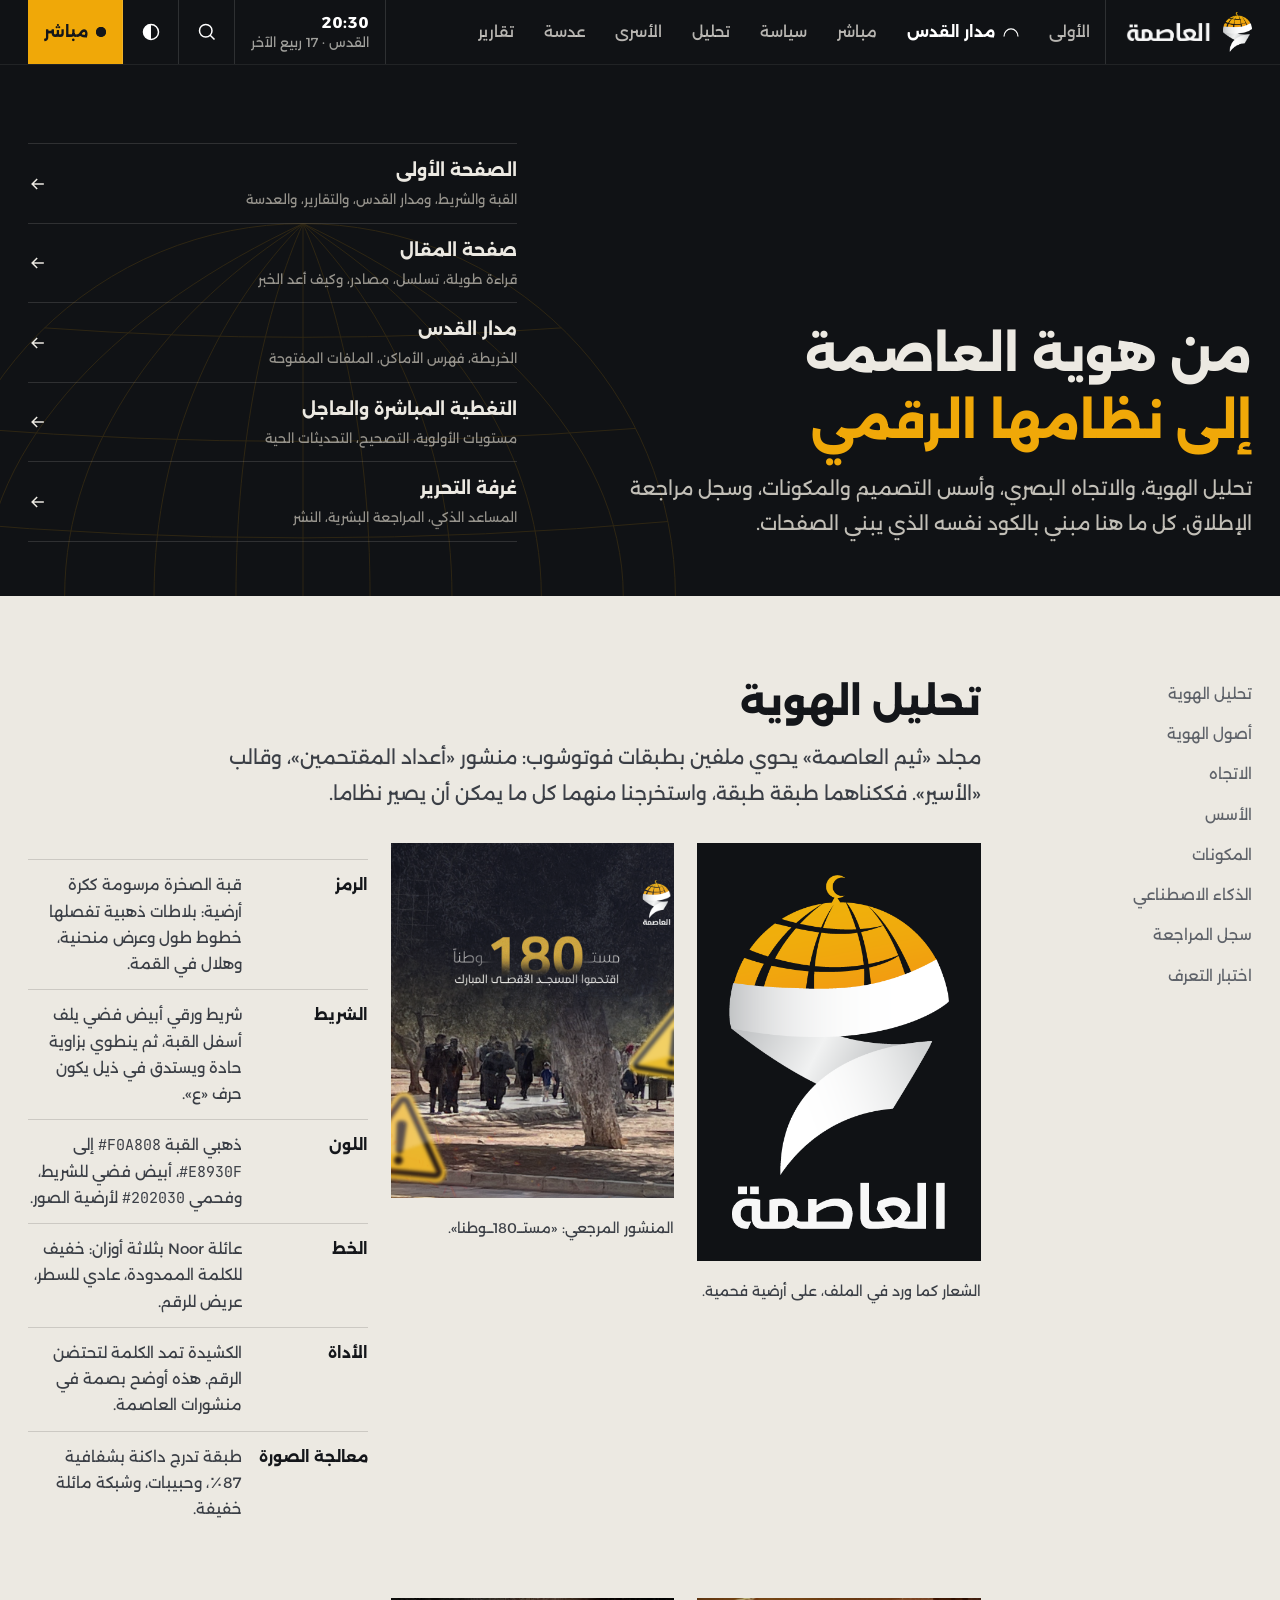
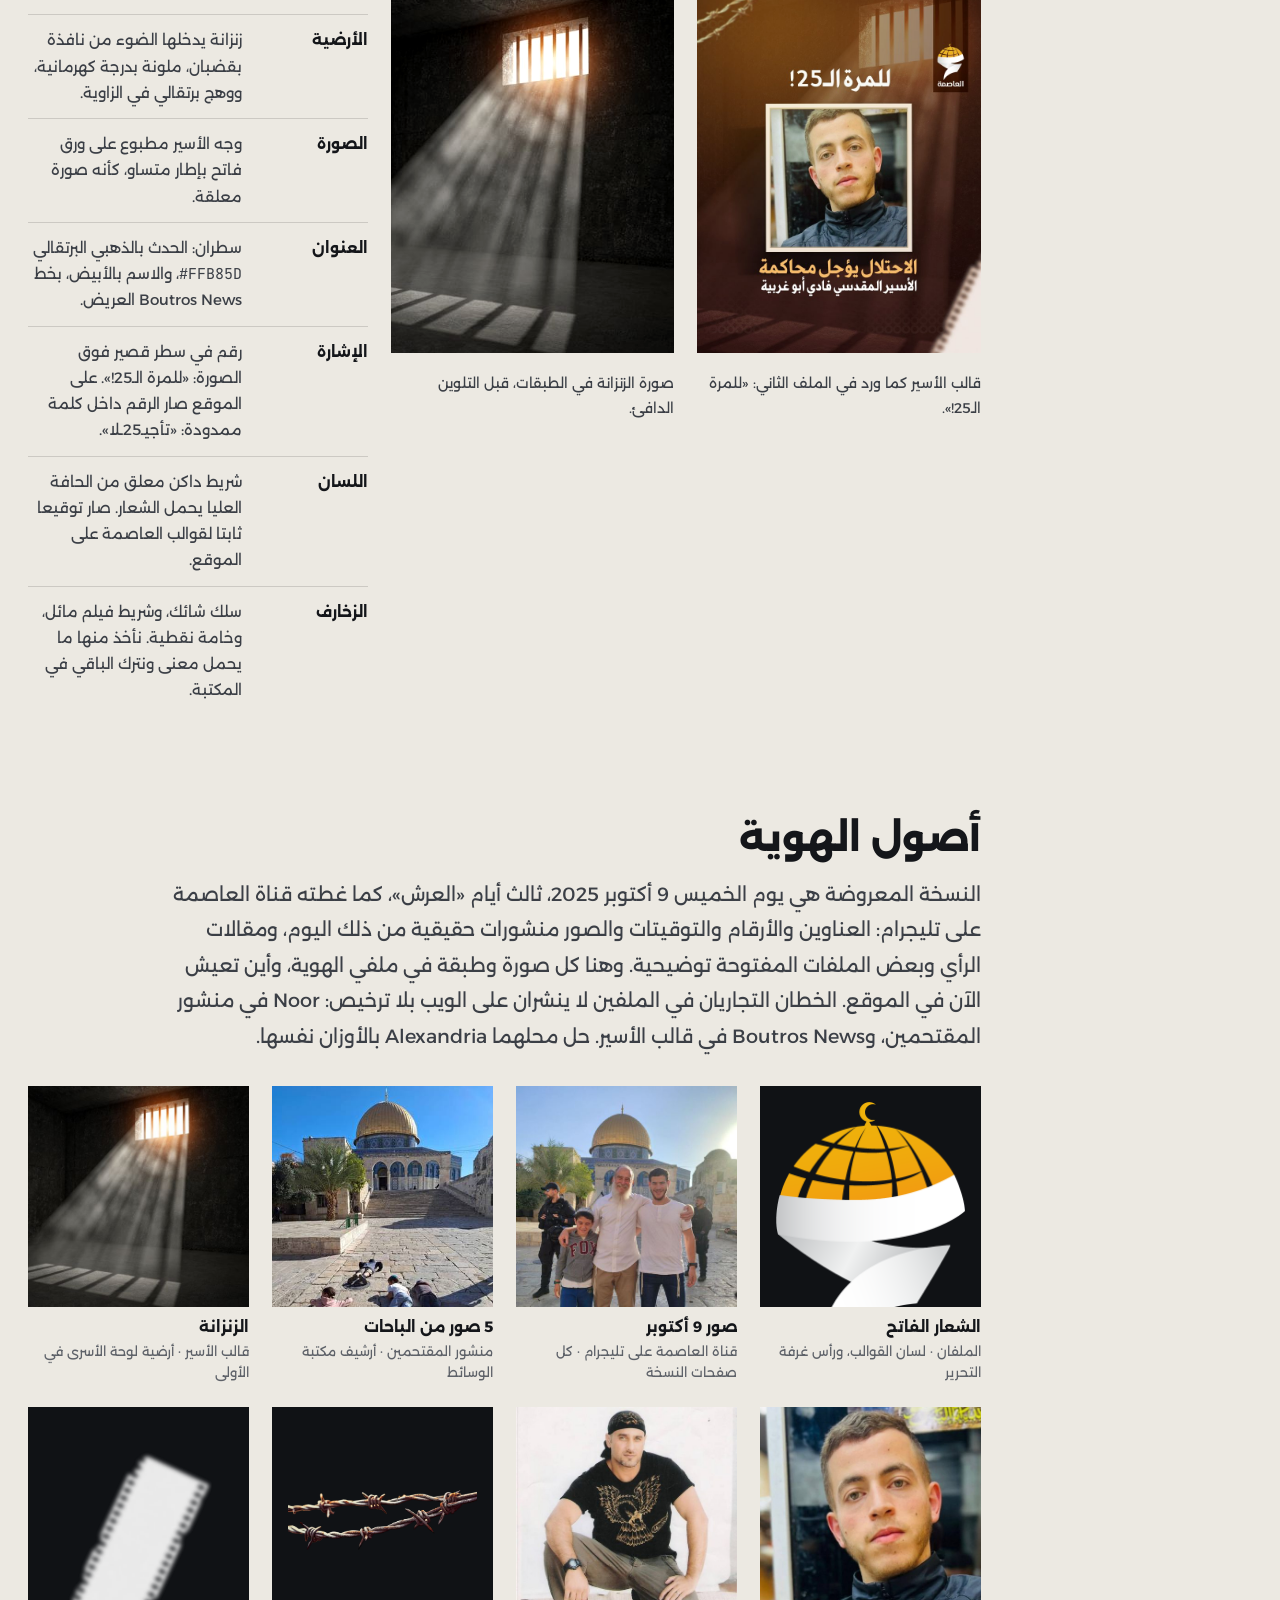
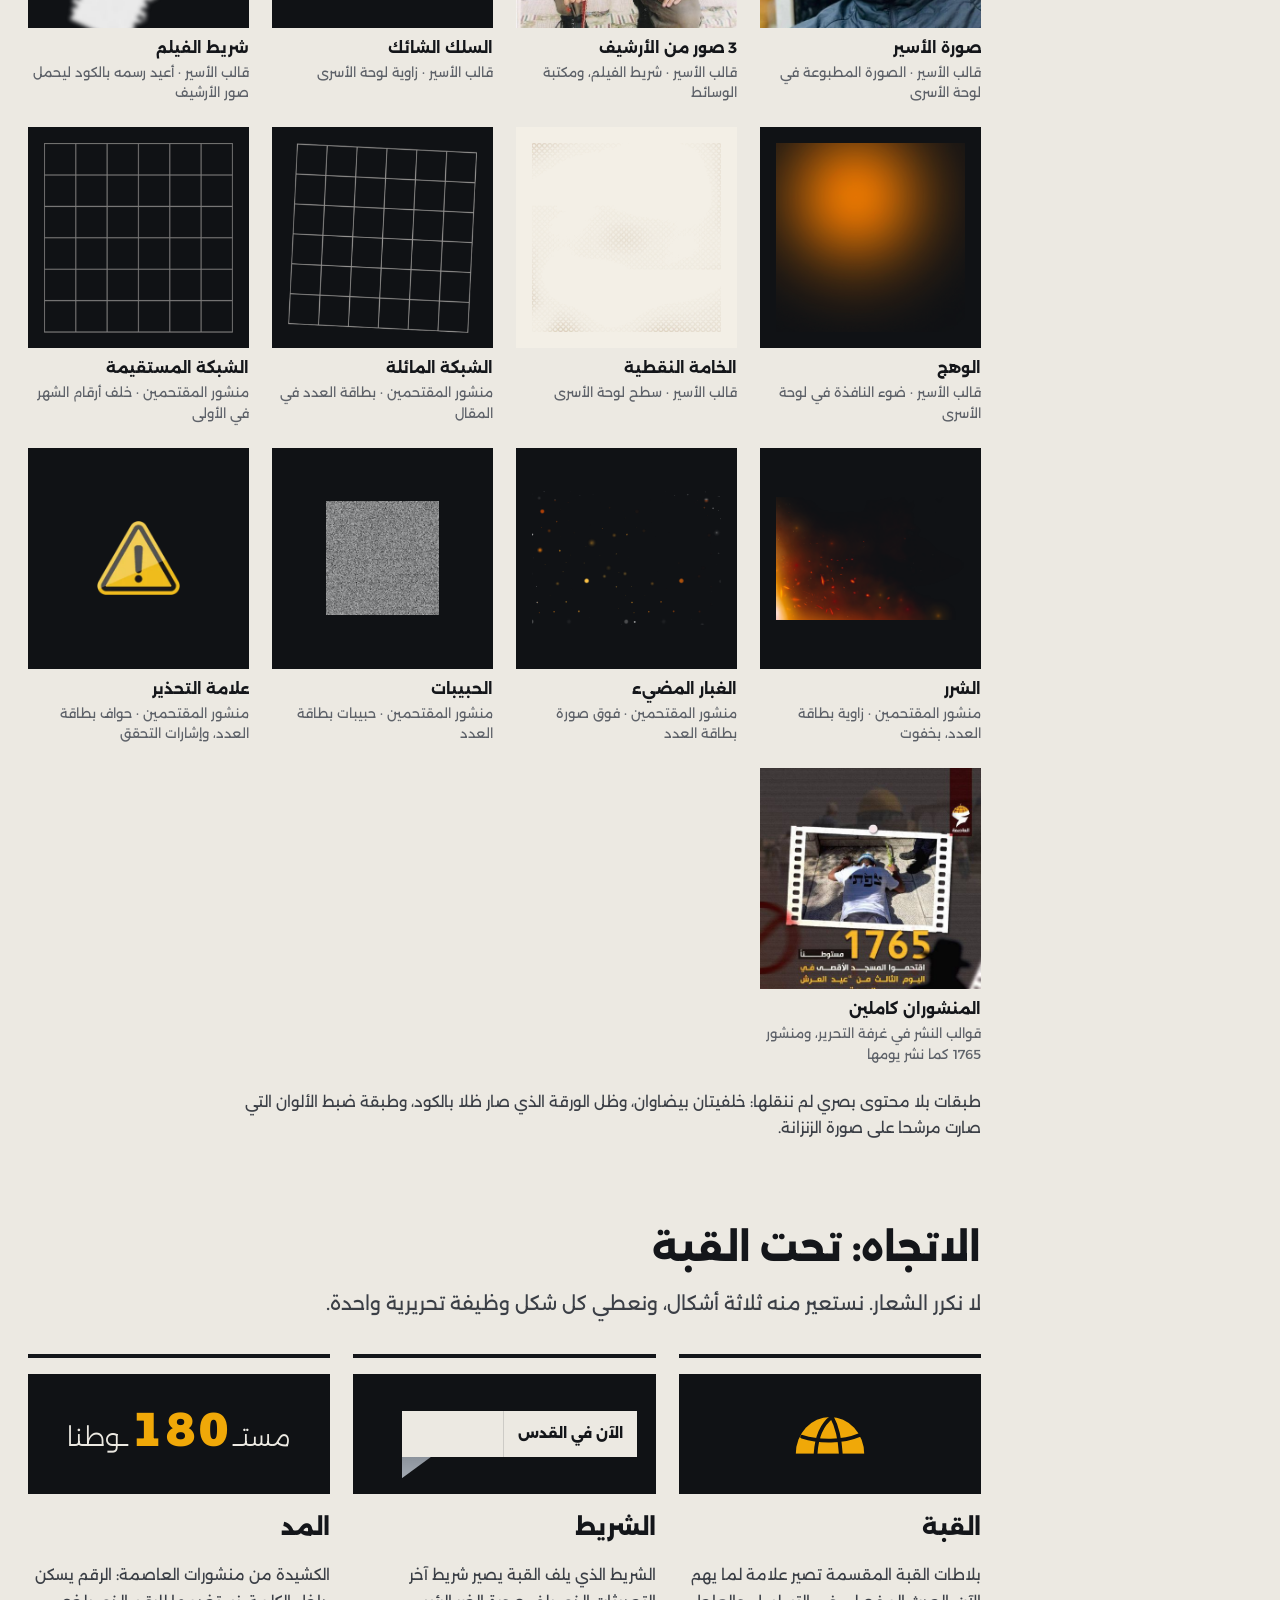
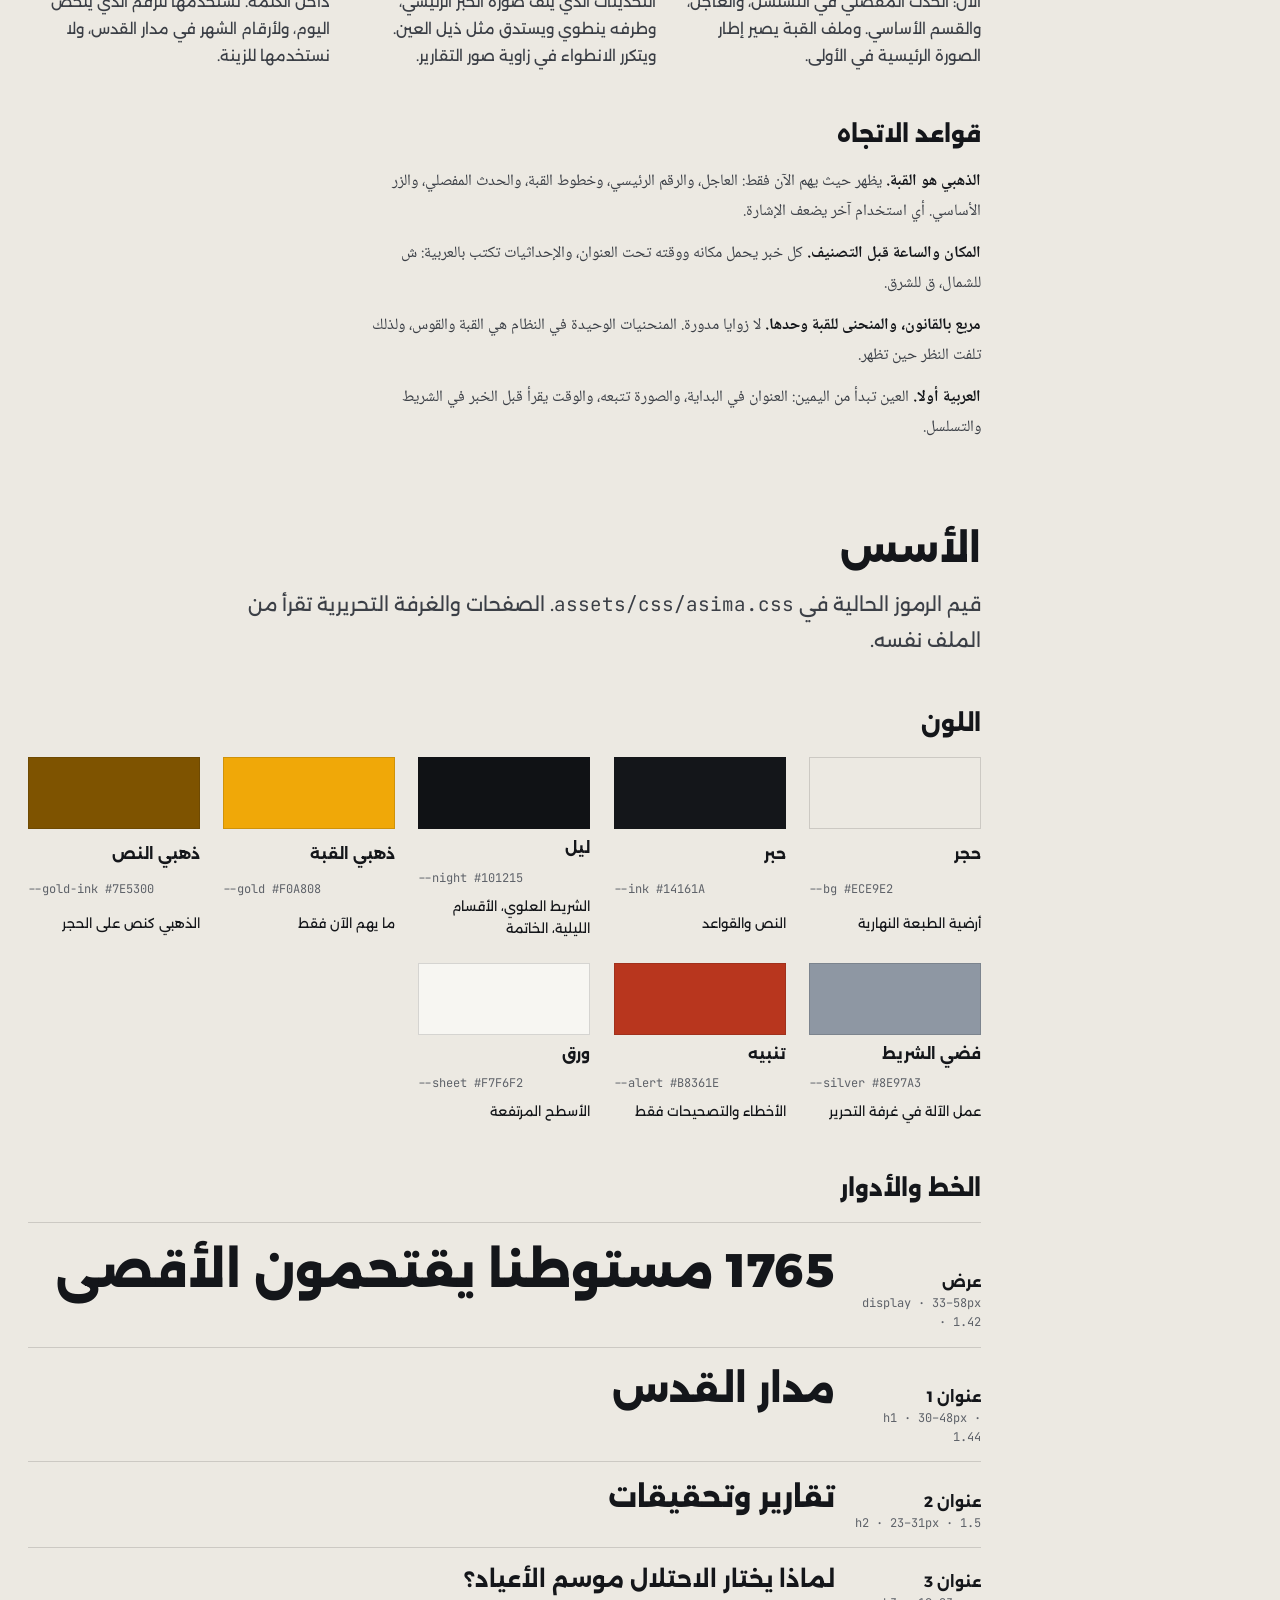
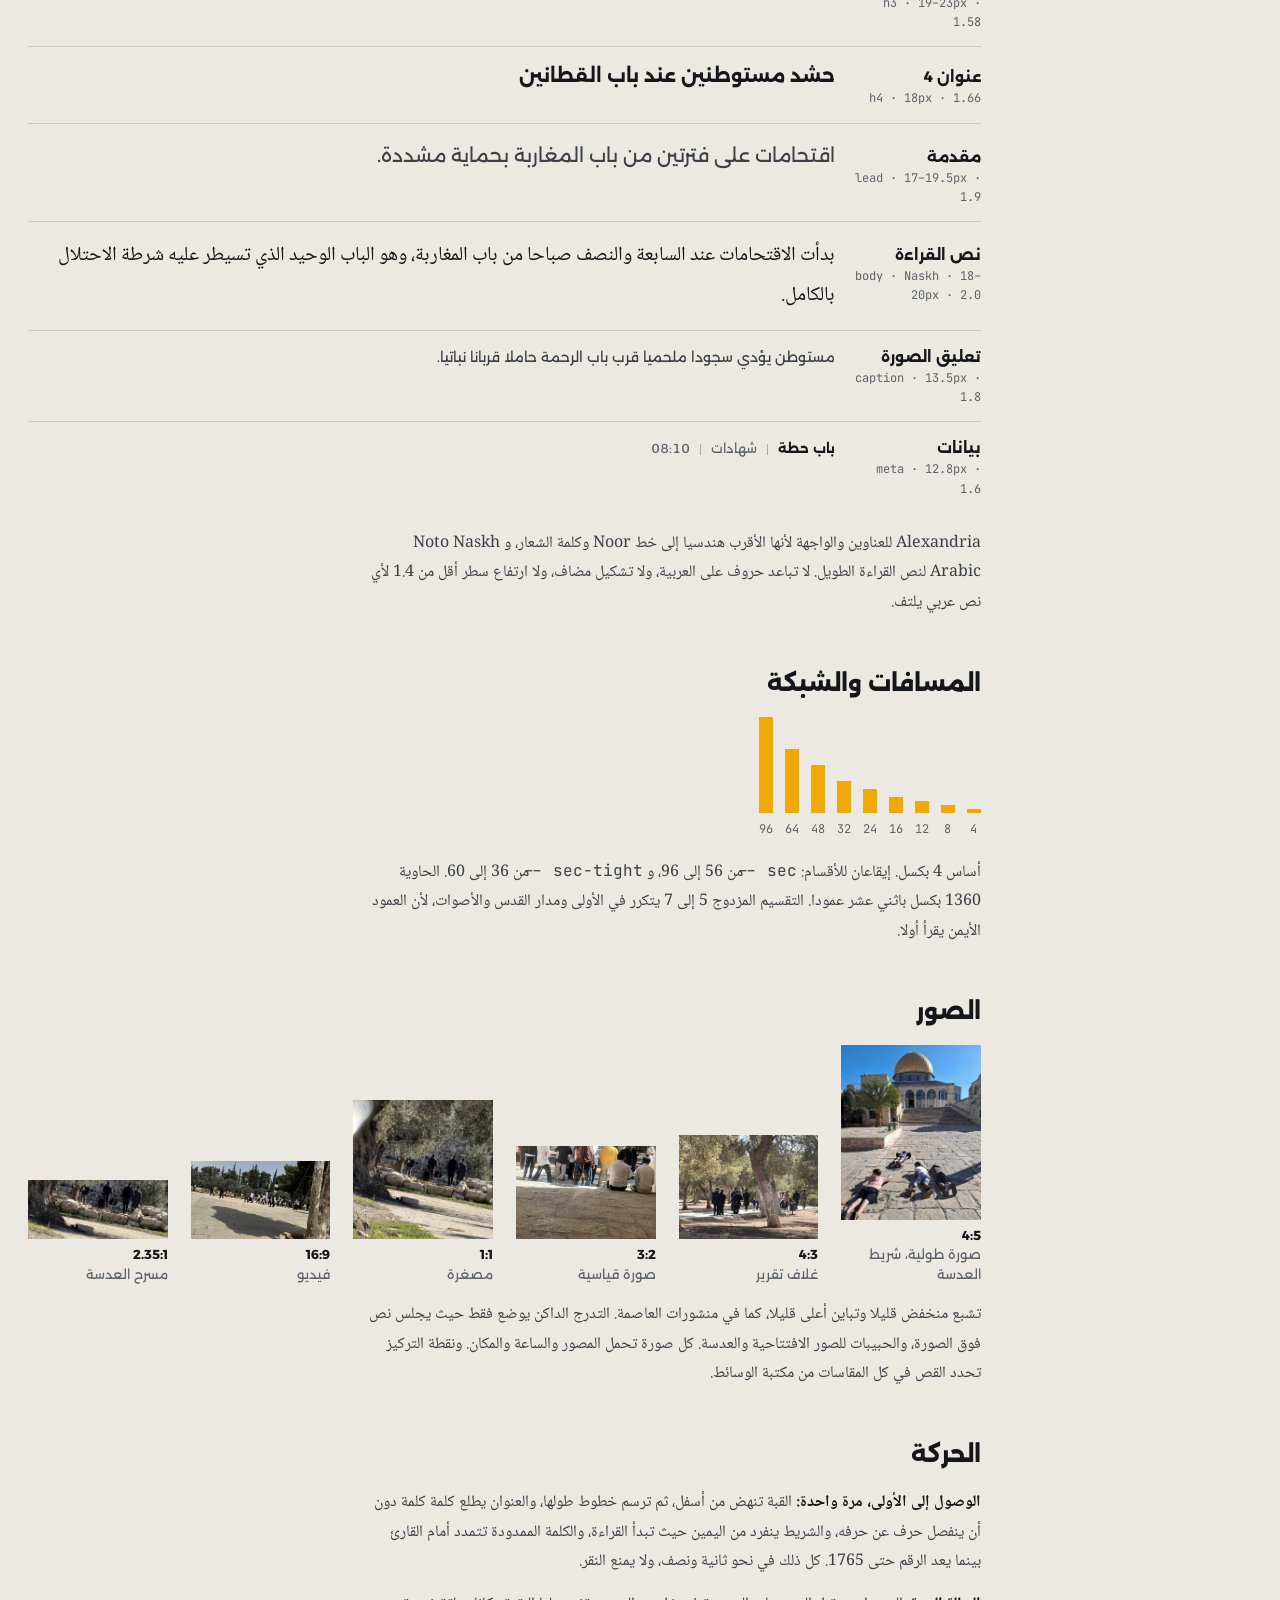
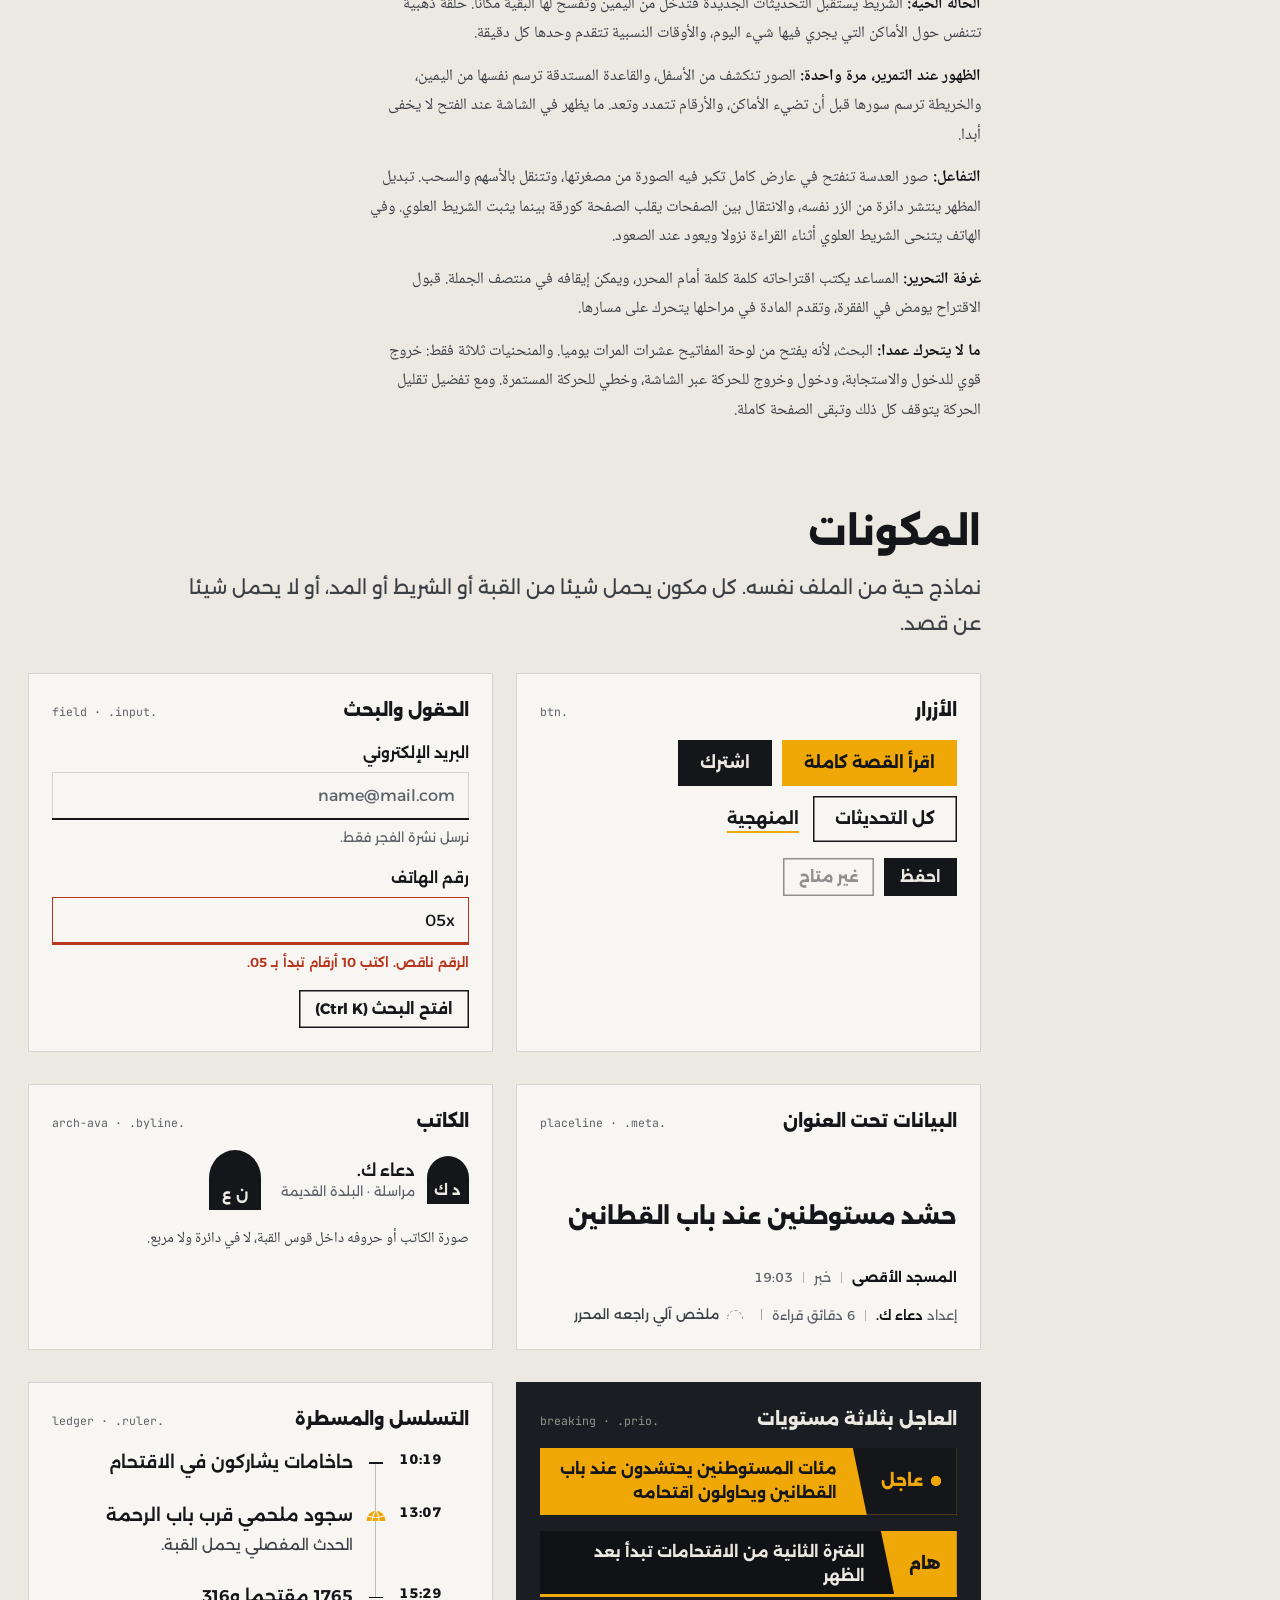
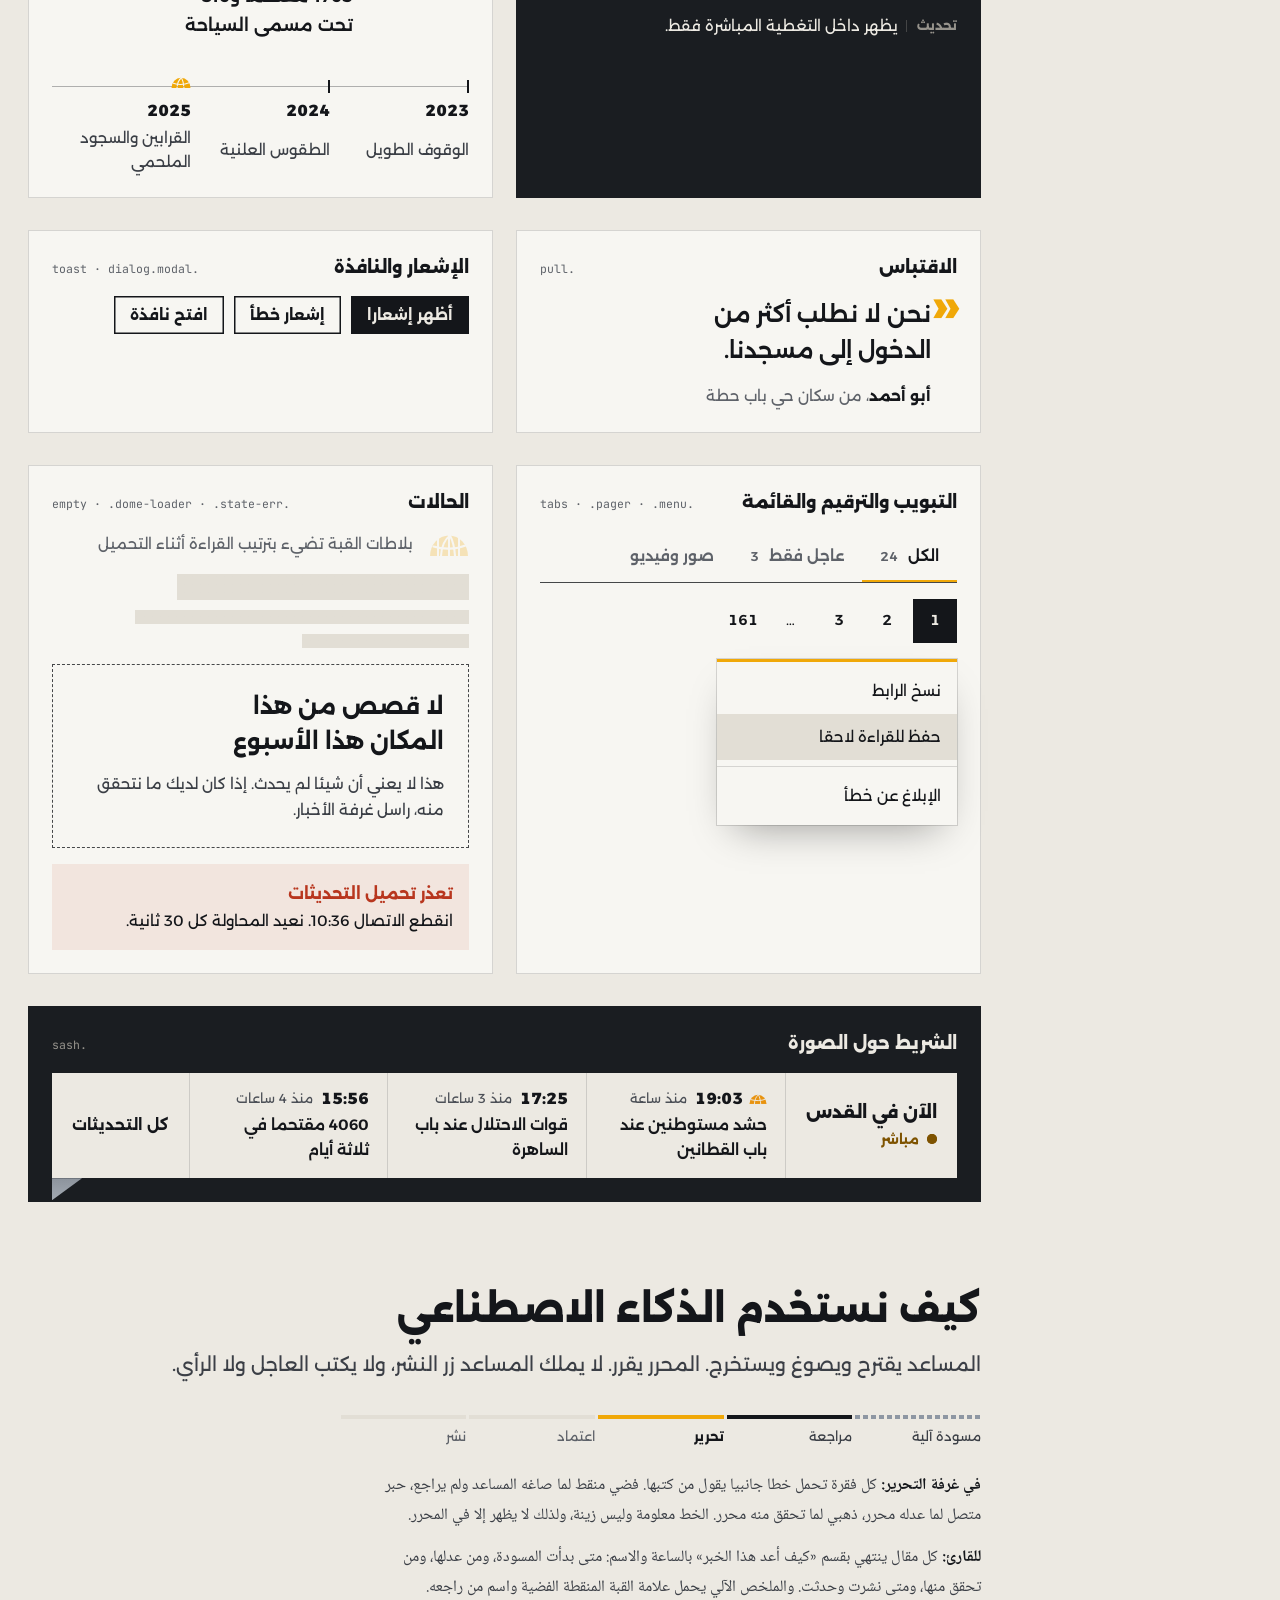
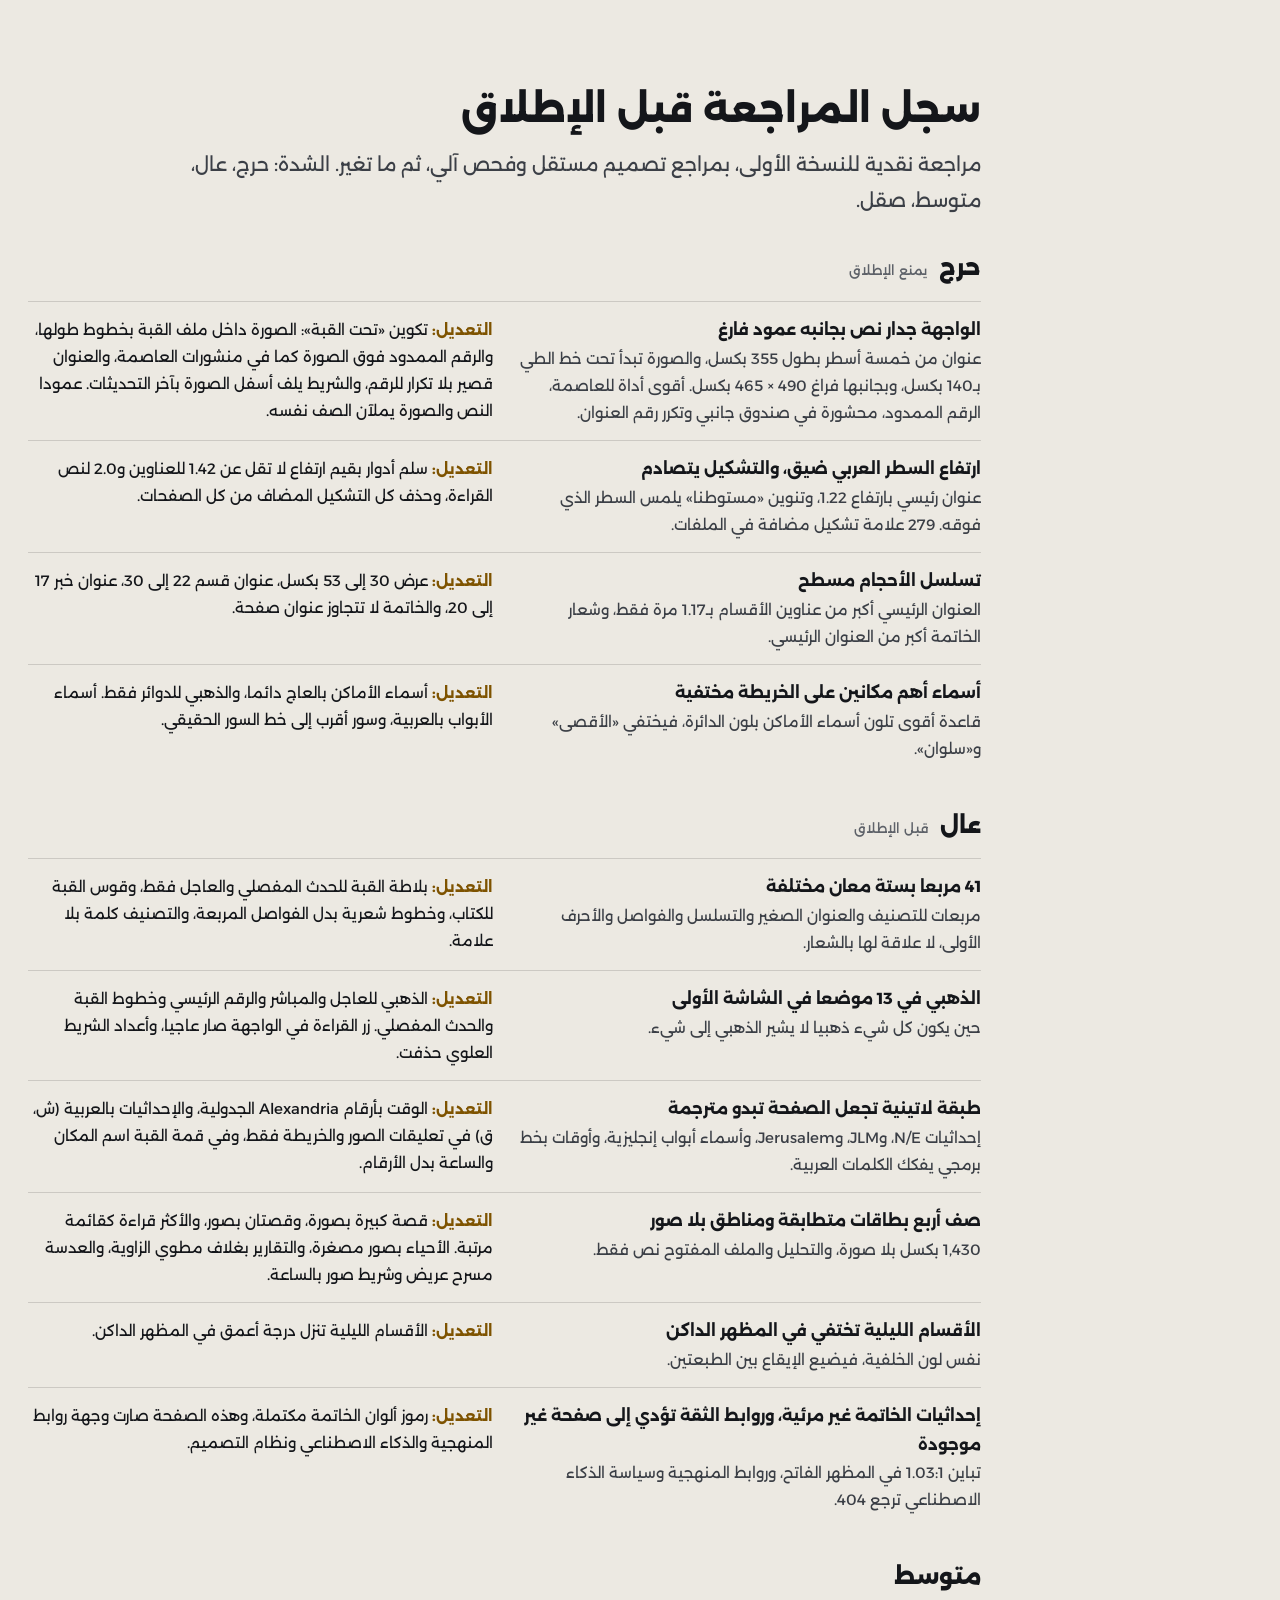
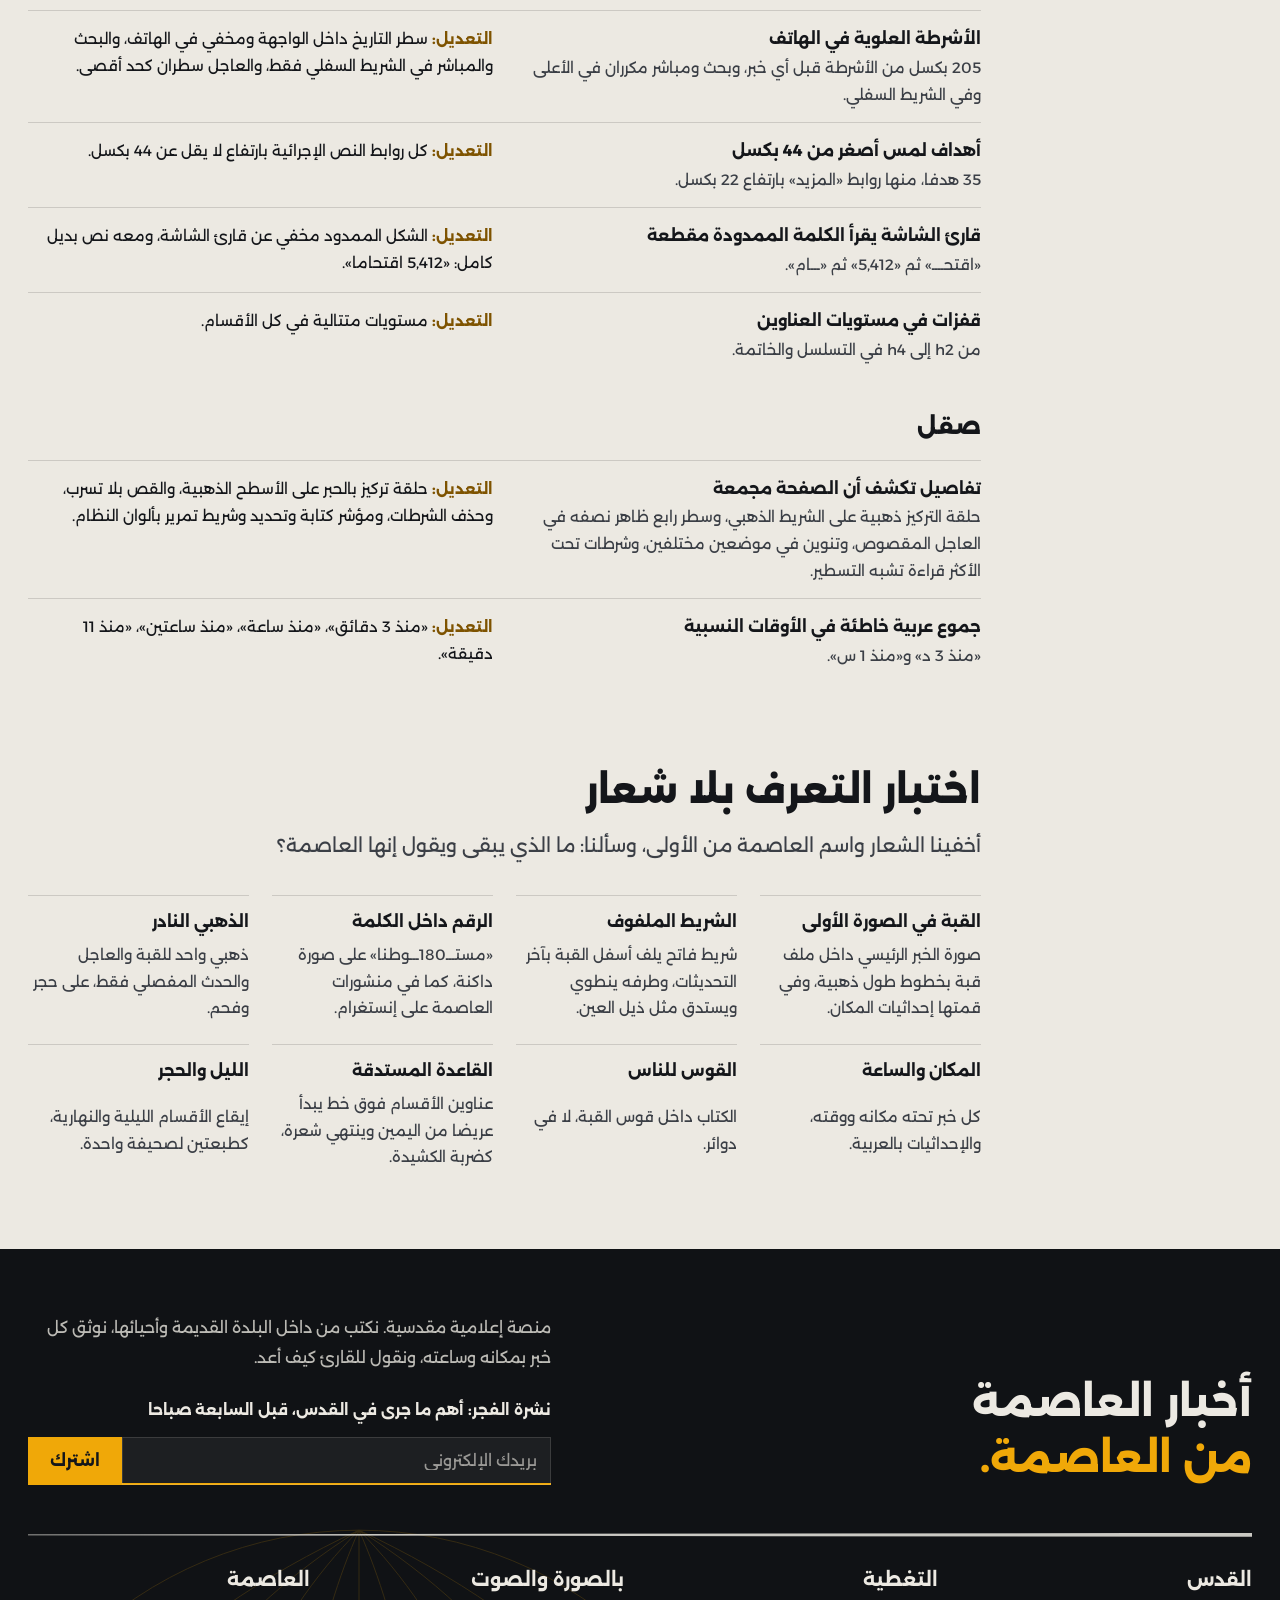
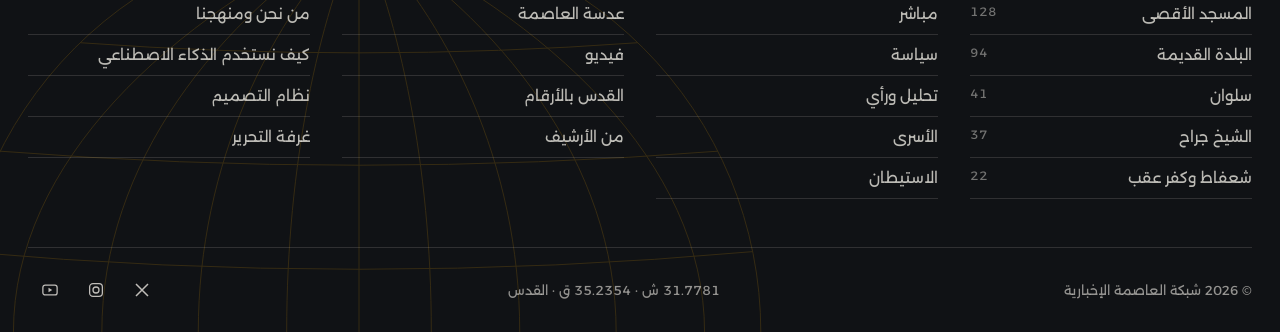
==== commit 05e787ce: "Rebuild the edition on a real news day: Thursday 9 October 2025 The prototype now shows Al-Asima's o" ====
--- a/index.html
+++ b/index.html
@@ -9,7 +9,7 @@
 <link rel="preconnect" href="https://fonts.googleapis.com">
 <link rel="preconnect" href="https://fonts.gstatic.com" crossorigin>
 <link rel="stylesheet" href="https://fonts.googleapis.com/css2?family=Alexandria:wght@300;400;500;600;700;800&family=Noto+Naskh+Arabic:wght@400;500;700&family=JetBrains+Mono:wght@400;500&display=swap">
-<link rel="stylesheet" href="assets/css/asima.css?v=19">
+<link rel="stylesheet" href="assets/css/asima.css?v=21">
 <style>
   .doc-hero { padding-block: var(--sec) var(--sec-tight); position: relative; overflow: clip; }
   .doc-hero__grid { display: grid; grid-template-columns: minmax(0, 7fr) minmax(0, 5fr); gap: var(--split-gap); align-items: end; }
@@ -186,10 +186,11 @@
       <!-- ====== 1b. Asset library ====== -->
       <section class="chapter" id="assets" aria-labelledby="assets-h">
         <h2 id="assets-h">أصول الهوية</h2>
-        <p class="dek">كل صورة وطبقة في الملفين، وأين تعيش الآن في الموقع. الخطان التجاريان في الملفين لا ينشران على الويب بلا ترخيص: <bdi>Noor</bdi> في منشور المقتحمين، و<bdi>Boutros News</bdi> في قالب الأسير. حل محلهما <bdi>Alexandria</bdi> بالأوزان نفسها.</p>
+        <p class="dek">النسخة المعروضة هي يوم الخميس 9 أكتوبر 2025، ثالث أيام «العرش»، كما غطته قناة العاصمة على تليجرام: العناوين والأرقام والتوقيتات والصور منشورات حقيقية من ذلك اليوم، ومقالات الرأي وبعض الملفات المفتوحة توضيحية. وهنا كل صورة وطبقة في ملفي الهوية، وأين تعيش الآن في الموقع. الخطان التجاريان في الملفين لا ينشران على الويب بلا ترخيص: <bdi>Noor</bdi> في منشور المقتحمين، و<bdi>Boutros News</bdi> في قالب الأسير. حل محلهما <bdi>Alexandria</bdi> بالأوزان نفسها.</p>
         <div class="lib">
           <figure><div class="lib__plate"><img src="assets/img/logo-full.png" alt="" width="382" height="616" loading="lazy"></div><figcaption><b>الشعار الفاتح</b><span>الملفان · لسان القوالب، ورأس غرفة التحرير</span></figcaption></figure>
-          <figure><div class="lib__plate is-photo"><img src="assets/img/oldcity-1-480.jpg" alt="" width="480" height="640" loading="lazy"></div><figcaption><b>5 صور من الباحات</b><span>منشور المقتحمين · الأولى والمقال والمباشر والعدسة والمكتبة</span></figcaption></figure>
+          <figure><div class="lib__plate is-photo"><img src="assets/img/d9-rabbis-2-480.jpg" alt="" width="480" height="640" loading="lazy"></div><figcaption><b>صور 9 أكتوبر</b><span>قناة العاصمة على تليجرام · كل صفحات النسخة</span></figcaption></figure>
+          <figure><div class="lib__plate is-photo"><img src="assets/img/oldcity-1-480.jpg" alt="" width="480" height="640" loading="lazy"></div><figcaption><b>5 صور من الباحات</b><span>منشور المقتحمين · أرشيف مكتبة الوسائط</span></figcaption></figure>
           <figure><div class="lib__plate is-photo"><img src="assets/img/cell-800.jpg" alt="" width="800" height="480" loading="lazy"></div><figcaption><b>الزنزانة</b><span>قالب الأسير · أرضية لوحة الأسرى في الأولى</span></figcaption></figure>
           <figure><div class="lib__plate is-photo"><img src="assets/img/captive-fadi-480.jpg" alt="" width="480" height="757" loading="lazy"></div><figcaption><b>صورة الأسير</b><span>قالب الأسير · الصورة المطبوعة في لوحة الأسرى</span></figcaption></figure>
           <figure><div class="lib__plate is-photo"><img src="assets/img/captive-3-480.jpg" alt="" width="480" height="617" loading="lazy"></div><figcaption><b>3 صور من الأرشيف</b><span>قالب الأسير · شريط الفيلم، ومكتبة الوسائط</span></figcaption></figure>
@@ -203,7 +204,7 @@
           <figure><div class="lib__plate"><img src="assets/img/bokeh.webp" alt="" width="1100" height="779" loading="lazy"></div><figcaption><b>الغبار المضيء</b><span>منشور المقتحمين · فوق صورة بطاقة العدد</span></figcaption></figure>
           <figure><div class="lib__plate"><img src="assets/img/noise.webp" alt="" width="256" height="256" loading="lazy" style="width:60%;opacity:.7"></div><figcaption><b>الحبيبات</b><span>منشور المقتحمين · حبيبات بطاقة العدد</span></figcaption></figure>
           <figure><div class="lib__plate"><img src="assets/img/alert.webp" alt="" width="186" height="166" loading="lazy" style="width:44%"></div><figcaption><b>علامة التحذير</b><span>منشور المقتحمين · حواف بطاقة العدد، وإشارات التحقق</span></figcaption></figure>
-          <figure><div class="lib__plate is-photo"><img src="assets/img/tpl-count.jpg" alt="" width="720" height="841" loading="lazy"></div><figcaption><b>المنشوران كاملين</b><span>قوالب النشر في غرفة التحرير</span></figcaption></figure>
+          <figure><div class="lib__plate is-photo"><img src="assets/img/d9-count-1765-480.jpg" alt="" width="480" height="600" loading="lazy"></div><figcaption><b>المنشوران كاملين</b><span>قوالب النشر في غرفة التحرير، ومنشور 1765 كما نشر يومها</span></figcaption></figure>
         </div>
         <p class="lib__note">طبقات بلا محتوى بصري لم ننقلها: خلفيتان بيضاوان، وظل الورقة الذي صار ظلا بالكود، وطبقة ضبط الألوان التي صارت مرشحا على صورة الزنزانة.</p>
       </section>
@@ -257,14 +258,14 @@
 
         <h3>الخط والأدوار</h3>
         <div class="scale">
-          <div><code><b>عرض</b>display · 33–58px · 1.42</code><span class="hl-display" style="font-size:clamp(1.8rem,1.2rem+1.6vw,2.6rem)">180 مستوطنا يقتحمون الأقصى</span></div>
+          <div><code><b>عرض</b>display · 33–58px · 1.42</code><span class="hl-display" style="font-size:clamp(1.8rem,1.2rem+1.6vw,2.6rem)">1765 مستوطنا يقتحمون الأقصى</span></div>
           <div><code><b>عنوان 1</b>h1 · 30–48px · 1.44</code><span class="hl-1">مدار القدس</span></div>
           <div><code><b>عنوان 2</b>h2 · 23–31px · 1.5</code><span class="hl-2">تقارير وتحقيقات</span></div>
           <div><code><b>عنوان 3</b>h3 · 19–23px · 1.58</code><span class="hl-3">لماذا يختار الاحتلال موسم الأعياد؟</span></div>
-          <div><code><b>عنوان 4</b>h4 · 18px · 1.66</code><span class="hl-4">إبعاد 4 حراس عن الأقصى لأسبوع</span></div>
+          <div><code><b>عنوان 4</b>h4 · 18px · 1.66</code><span class="hl-4">حشد مستوطنين عند باب القطانين</span></div>
           <div><code><b>مقدمة</b>lead · 17–19.5px · 1.9</code><span class="dek">اقتحامات على فترتين من باب المغاربة بحماية مشددة.</span></div>
           <div><code><b>نص القراءة</b>body · Naskh · 18–20px · 2.0</code><span class="read">بدأت الاقتحامات عند السابعة والنصف صباحا من باب المغاربة، وهو الباب الوحيد الذي تسيطر عليه شرطة الاحتلال بالكامل.</span></div>
-          <div><code><b>تعليق الصورة</b>caption · 13.5px · 1.8</code><span class="cap__text" style="font-size:var(--fs-caption);line-height:1.8">أطفال على بلاط صحن قبة الصخرة صباح الاثنين.</span></div>
+          <div><code><b>تعليق الصورة</b>caption · 13.5px · 1.8</code><span class="cap__text" style="font-size:var(--fs-caption);line-height:1.8">مستوطن يؤدي سجودا ملحميا قرب باب الرحمة حاملا قربانا نباتيا.</span></div>
           <div><code><b>بيانات</b>meta · 12.8px · 1.6</code><span class="placeline"><b>باب حطة</b><span>شهادات</span><time>08:10</time></span></div>
         </div>
         <p class="prose" style="margin-top:var(--s-4)">Alexandria للعناوين والواجهة لأنها الأقرب هندسيا إلى خط Noor وكلمة الشعار، و Noto Naskh Arabic لنص القراءة الطويل. لا تباعد حروف على العربية، ولا تشكيل مضاف، ولا ارتفاع سطر أقل من 1.4 لأي نص عربي يلتف.</p>
@@ -288,7 +289,7 @@
 
         <h3>الحركة</h3>
         <div class="prose">
-          <p><b>الوصول إلى الأولى، مرة واحدة:</b> القبة تنهض من أسفل، ثم ترسم خطوط طولها، والعنوان يطلع كلمة كلمة دون أن ينفصل حرف عن حرفه، والشريط ينفرد من اليمين حيث تبدأ القراءة، والكلمة الممدودة تتمدد أمام القارئ بينما يعد الرقم حتى 180. كل ذلك في نحو ثانية ونصف، ولا يمنع النقر.</p>
+          <p><b>الوصول إلى الأولى، مرة واحدة:</b> القبة تنهض من أسفل، ثم ترسم خطوط طولها، والعنوان يطلع كلمة كلمة دون أن ينفصل حرف عن حرفه، والشريط ينفرد من اليمين حيث تبدأ القراءة، والكلمة الممدودة تتمدد أمام القارئ بينما يعد الرقم حتى 1765. كل ذلك في نحو ثانية ونصف، ولا يمنع النقر.</p>
           <p><b>الحالة الحية:</b> الشريط يستقبل التحديثات الجديدة فتدخل من اليمين وتفسح لها البقية مكانا. حلقة ذهبية تتنفس حول الأماكن التي يجري فيها شيء اليوم، والأوقات النسبية تتقدم وحدها كل دقيقة.</p>
           <p><b>الظهور عند التمرير، مرة واحدة:</b> الصور تنكشف من الأسفل، والقاعدة المستدقة ترسم نفسها من اليمين، والخريطة ترسم سورها قبل أن تضيء الأماكن، والأرقام تتمدد وتعد. ما يظهر في الشاشة عند الفتح لا يخفى أبدا.</p>
           <p><b>التفاعل:</b> صور العدسة تنفتح في عارض كامل تكبر فيه الصورة من مصغرتها، وتتنقل بالأسهم والسحب. تبديل المظهر ينتشر دائرة من الزر نفسه، والانتقال بين الصفحات يقلب الصفحة كورقة بينما يثبت الشريط العلوي. وفي الهاتف يتنحى الشريط العلوي أثناء القراءة نزولا ويعود عند الصعود.</p>
@@ -312,8 +313,8 @@
             <button class="btn btn--line btn--sm" type="button" data-search style="justify-self:start">افتح البحث (Ctrl K)</button>
           </div>
           <div class="specimen"><header><h3>البيانات تحت العنوان</h3><code>.placeline · .meta</code></header>
-            <h3 class="hl-4">إبعاد 4 حراس عن الأقصى لأسبوع</h3>
-            <p class="placeline"><b>المسجد الأقصى</b><span>خبر</span><time>09:58</time></p>
+            <h3 class="hl-4">حشد مستوطنين عند باب القطانين</h3>
+            <p class="placeline"><b>المسجد الأقصى</b><span>خبر</span><time>19:03</time></p>
             <div class="meta"><span>إعداد <strong>دعاء ك.</strong></span><span>6 دقائق قراءة</span><span class="ai-mark"><span class="ai-glyph" aria-hidden="true"></span>ملخص آلي راجعه المحرر</span></div>
           </div>
           <div class="specimen"><header><h3>الكاتب</h3><code>.arch-ava · .byline</code></header>
@@ -321,17 +322,17 @@
             <p class="prose" style="font-size:var(--fs-small)">صورة الكاتب أو حروفه داخل قوس القبة، لا في دائرة ولا مربع.</p>
           </div>
           <div class="specimen night"><header><h3>العاجل بثلاثة مستويات</h3><code>.breaking · .prio</code></header>
-            <div class="breaking"><div class="breaking__in" style="padding-inline-end:12px"><span class="breaking__label"><span class="pulse"></span>عاجل</span><p class="breaking__text" style="font-size:.95rem">الاحتلال يبعد 4 من حراس الأقصى لمدة أسبوع</p></div></div>
+            <div class="breaking"><div class="breaking__in" style="padding-inline-end:12px"><span class="breaking__label"><span class="pulse"></span>عاجل</span><p class="breaking__text" style="font-size:.95rem">مئات المستوطنين يحتشدون عند باب القطانين ويحاولون اقتحامه</p></div></div>
             <div class="breaking breaking--p2"><div class="breaking__in" style="padding-inline-end:12px"><span class="breaking__label">هام</span><p class="breaking__text" style="font-size:.95rem">الفترة الثانية من الاقتحامات تبدأ بعد الظهر</p></div></div>
             <p style="font-size:var(--fs-small)"><span class="prio prio--3">تحديث</span>يظهر داخل التغطية المباشرة فقط.</p>
           </div>
           <div class="specimen"><header><h3>التسلسل والمسطرة</h3><code>.ledger · .ruler</code></header>
             <ol class="ledger">
-              <li class="ledger__item"><span class="ledger__time">07:30</span><span class="ledger__node"></span><div class="ledger__body"><h4>فتح باب المغاربة للمقتحمين</h4></div></li>
-              <li class="ledger__item is-key"><span class="ledger__time">09:02</span><span class="ledger__node"></span><div class="ledger__body"><h4>اعتقال 4 حراس قرب قبة الصخرة</h4><p>الحدث المفصلي يحمل القبة.</p></div></li>
-              <li class="ledger__item"><span class="ledger__time">09:31</span><span class="ledger__node"></span><div class="ledger__body"><h4>انتهاء الفترة الصباحية</h4></div></li>
+              <li class="ledger__item"><span class="ledger__time">10:19</span><span class="ledger__node"></span><div class="ledger__body"><h4>حاخامات يشاركون في الاقتحام</h4></div></li>
+              <li class="ledger__item is-key"><span class="ledger__time">13:07</span><span class="ledger__node"></span><div class="ledger__body"><h4>سجود ملحمي قرب باب الرحمة</h4><p>الحدث المفصلي يحمل القبة.</p></div></li>
+              <li class="ledger__item"><span class="ledger__time">15:29</span><span class="ledger__node"></span><div class="ledger__body"><h4>1765 مقتحما و316 تحت مسمى السياحة</h4></div></li>
             </ol>
-            <ol class="ruler"><li><b>2023</b>المسار القصير</li><li><b>2024</b>الوقوف الطويل</li><li class="is-key"><b>2025</b>الطقوس العلنية</li></ol>
+            <ol class="ruler"><li><b>2023</b>الوقوف الطويل</li><li><b>2024</b>الطقوس العلنية</li><li class="is-key"><b>2025</b>القرابين والسجود الملحمي</li></ol>
           </div>
           <div class="specimen"><header><h3>الاقتباس</h3><code>.pull</code></header>
             <blockquote class="pull" style="margin:0;font-size:var(--fs-h3)"><p>نحن لا نطلب أكثر من الدخول إلى مسجدنا.</p><footer><strong>أبو أحمد</strong>، من سكان حي باب حطة</footer></blockquote>
@@ -351,7 +352,7 @@
             <div class="state-err" style="padding:var(--s-4)"><b>تعذر تحميل التحديثات</b><p style="font-size:var(--fs-small)">انقطع الاتصال 10:36. نعيد المحاولة كل 30 ثانية.</p></div>
           </div>
           <div class="specimen night specimen--wide"><header><h3>الشريط حول الصورة</h3><code>.sash</code></header>
-            <nav class="sash" aria-label="مثال الشريط"><div class="sash__label"><b>الآن في القدس</b><span class="live-tag"><span class="pulse"></span>مباشر</span></div><ol class="sash__list"><li class="is-key"><a href="live.html"><time>09:58</time><small>منذ 3 دقائق</small><span>إبعاد 4 حراس عن الأقصى لأسبوع</span></a></li><li><a href="live.html"><time>09:31</time><small>منذ 30 دقيقة</small><span>انتهاء الفترة الصباحية: 112 مقتحما</span></a></li><li><a href="live.html"><time>08:47</time><small>منذ ساعة</small><span>احتجاز هويات عند باب الأسباط</span></a></li></ol><a class="sash__more" href="live.html">كل التحديثات</a></nav>
+            <nav class="sash" aria-label="مثال الشريط"><div class="sash__label"><b>الآن في القدس</b><span class="live-tag"><span class="pulse"></span>مباشر</span></div><ol class="sash__list"><li class="is-key"><a href="live.html"><time>19:03</time><small>منذ ساعة</small><span>حشد مستوطنين عند باب القطانين</span></a></li><li><a href="live.html"><time>17:25</time><small>منذ 3 ساعات</small><span>قوات الاحتلال عند باب الساهرة</span></a></li><li><a href="live.html"><time>15:56</time><small>منذ 4 ساعات</small><span>4060 مقتحما في ثلاثة أيام</span></a></li></ol><a class="sash__more" href="live.html">كل التحديثات</a></nav>
           </div>
         </div>
       </section>
@@ -429,6 +430,6 @@
 </dialog>
 
 <footer data-coda></footer>
-<script src="assets/js/asima.js?v=17" defer></script>
+<script src="assets/js/asima.js?v=20" defer></script>
 </body>
 </html>
--- a/assets/css/asima.css
+++ b/assets/css/asima.css
@@ -845,6 +845,8 @@
 .omap__gate.is-incursion { color: var(--gold); }
 .omap__gate.is-incursion i { background: var(--gold); }
 .omap__gate.is-sealed { color: rgba(236,233,226,.45); }
+.omap__gate.is-crowd { color: var(--gold); }
+.omap__gate.is-crowd i { border-style: dashed; background: rgba(240,168,8,.38); }
 .omap__gate.is-sealed i { border-style: dotted; }
 .omap__gate:hover i, .omap__gate:focus-visible i, .omap__gate.is-active i { scale: 1.25; }
 .omap__gate:focus-visible { outline: none; }
@@ -871,6 +873,7 @@
 .omap__card-status.is-closed { color: #B8361E; }
 .omap__card-status.is-open { color: #2D7A57; }
 .omap__card-status.is-sealed { color: #4C5057; }
+.omap__card-status.is-crowd { color: #7E5300; }
 
 /* the panel beside the map: same data, readable as a list */
 .omap__list { display: grid; }
@@ -891,6 +894,8 @@
 .omap__glyph.is-closed { background: #FF8B70; }
 .omap__glyph.is-sealed, .omap__st.is-sealed { color: rgba(236,233,226,.5); }
 .omap__glyph.is-sealed { border-style: dotted; }
+.omap__glyph.is-crowd, .omap__st.is-crowd { color: var(--gold); }
+.omap__glyph.is-crowd { border-style: dashed; background: rgba(240,168,8,.38); }
 .omap__st { font-size: var(--fs-meta); font-weight: 800; white-space: nowrap; }
 .omap__now { display: grid; gap: 2px; padding-bottom: var(--s-4); margin-bottom: var(--s-2); border-bottom: 1px solid var(--rule); }
 .omap__now .madd { font-size: 1.9rem; color: #ECE9E2; }
@@ -922,8 +927,6 @@
 .omap-key i.is-hot { background: var(--gold); box-shadow: none; }
 .omap-key i.is-ring { box-shadow: none; border: 1px dashed rgba(240,168,8,.6); }
 
-/* prototype note — this build is shown on a public link; its news, figures and names are illustrative */
-.proto-note { margin: 0; padding: 5px 16px; background: #ECE9E2; color: #101215; border-bottom: 1px solid rgba(16,18,21,.14); font-family: var(--f-display); font-size: var(--fs-meta); font-weight: 600; line-height: 1.6; text-align: center; }
 
 /* ---------- 21. Templates carried over from the brand's own social posts ----------
    «قالب الأسير» → .captive  ·  «أعداد المقتحمين» → .count-card
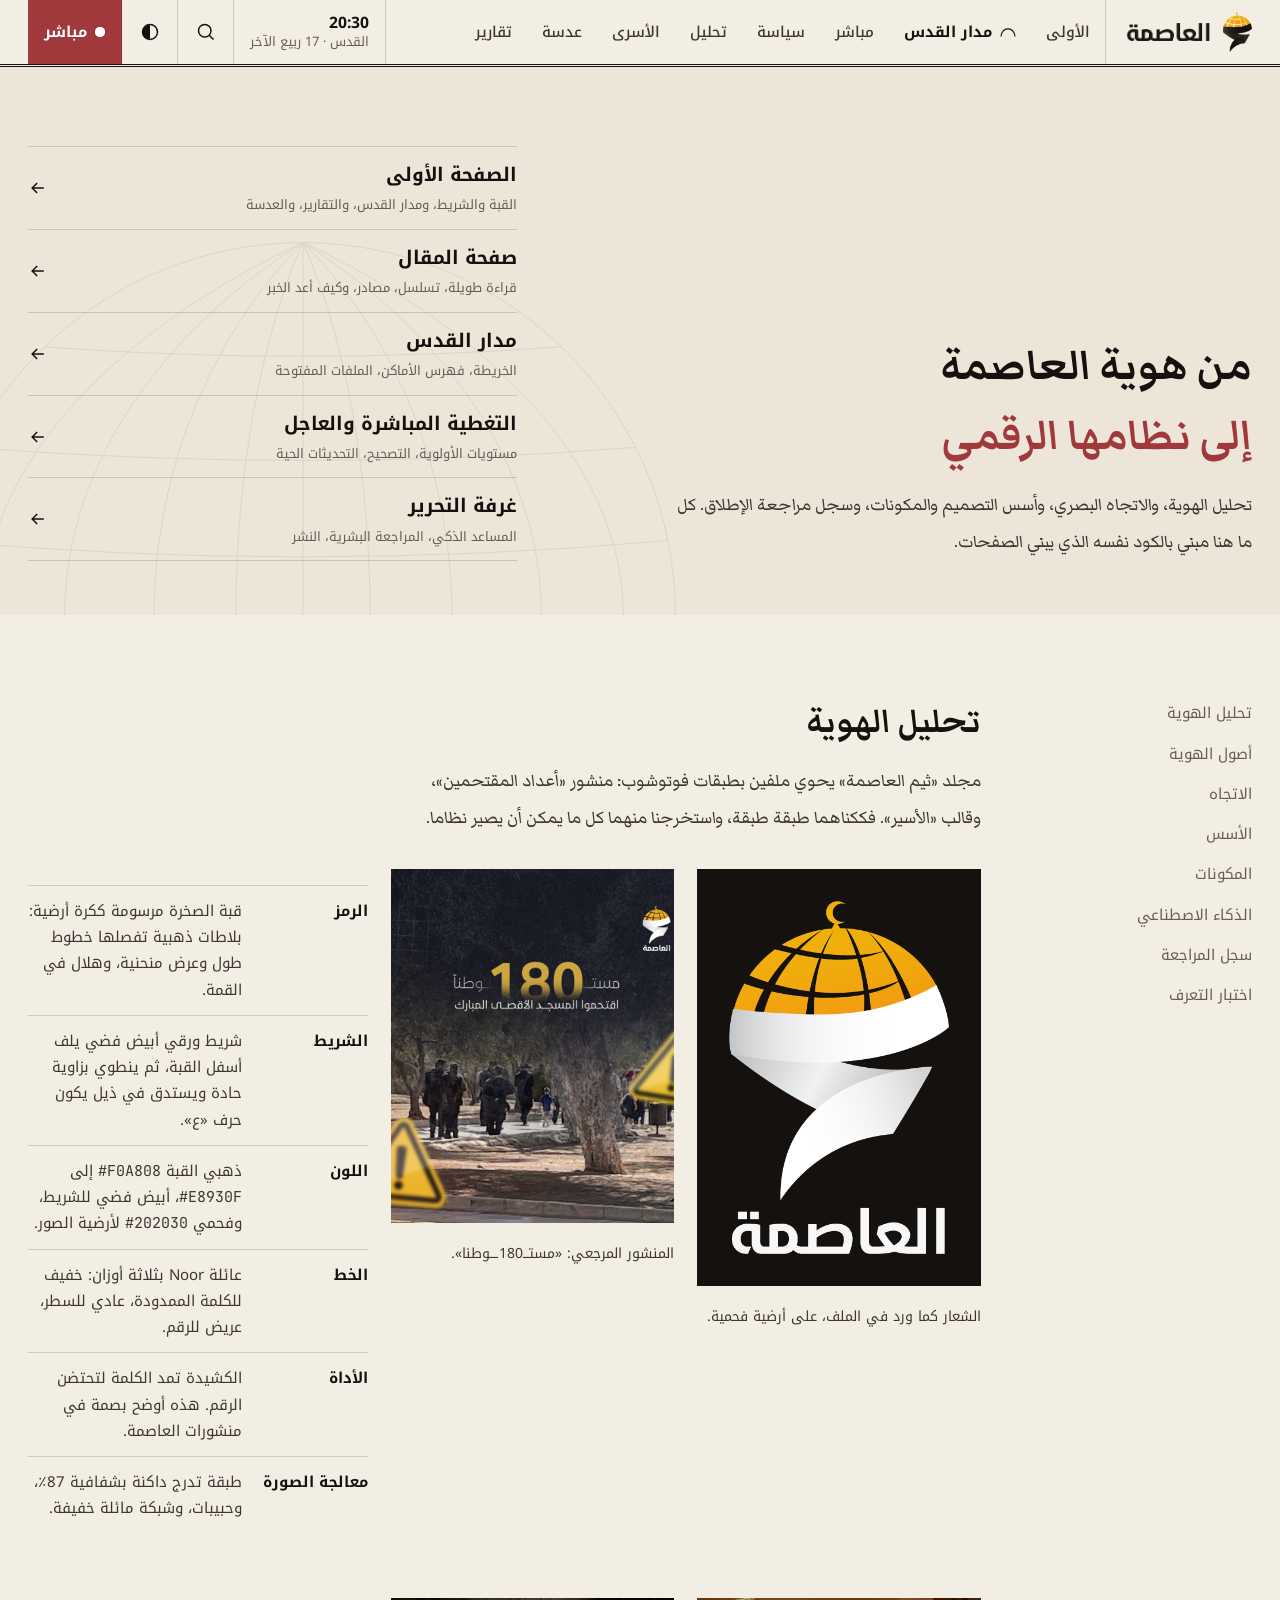
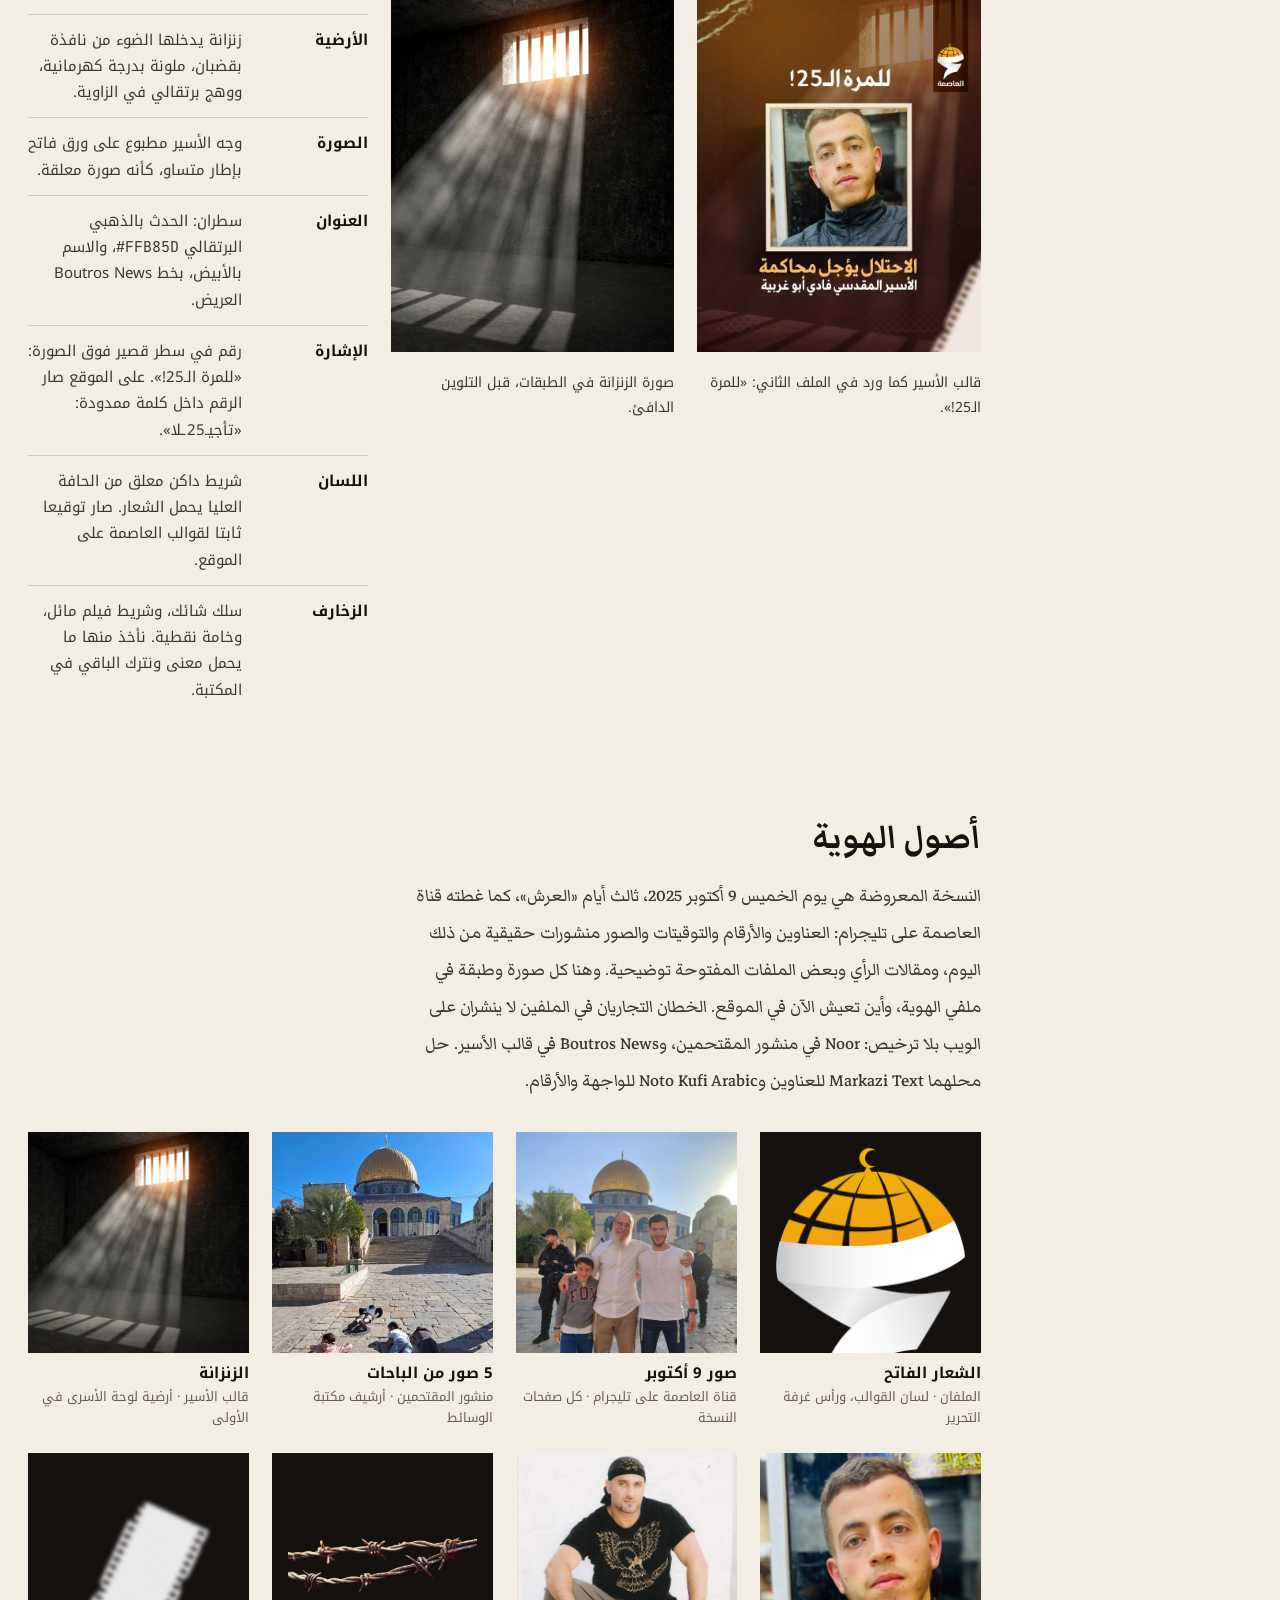
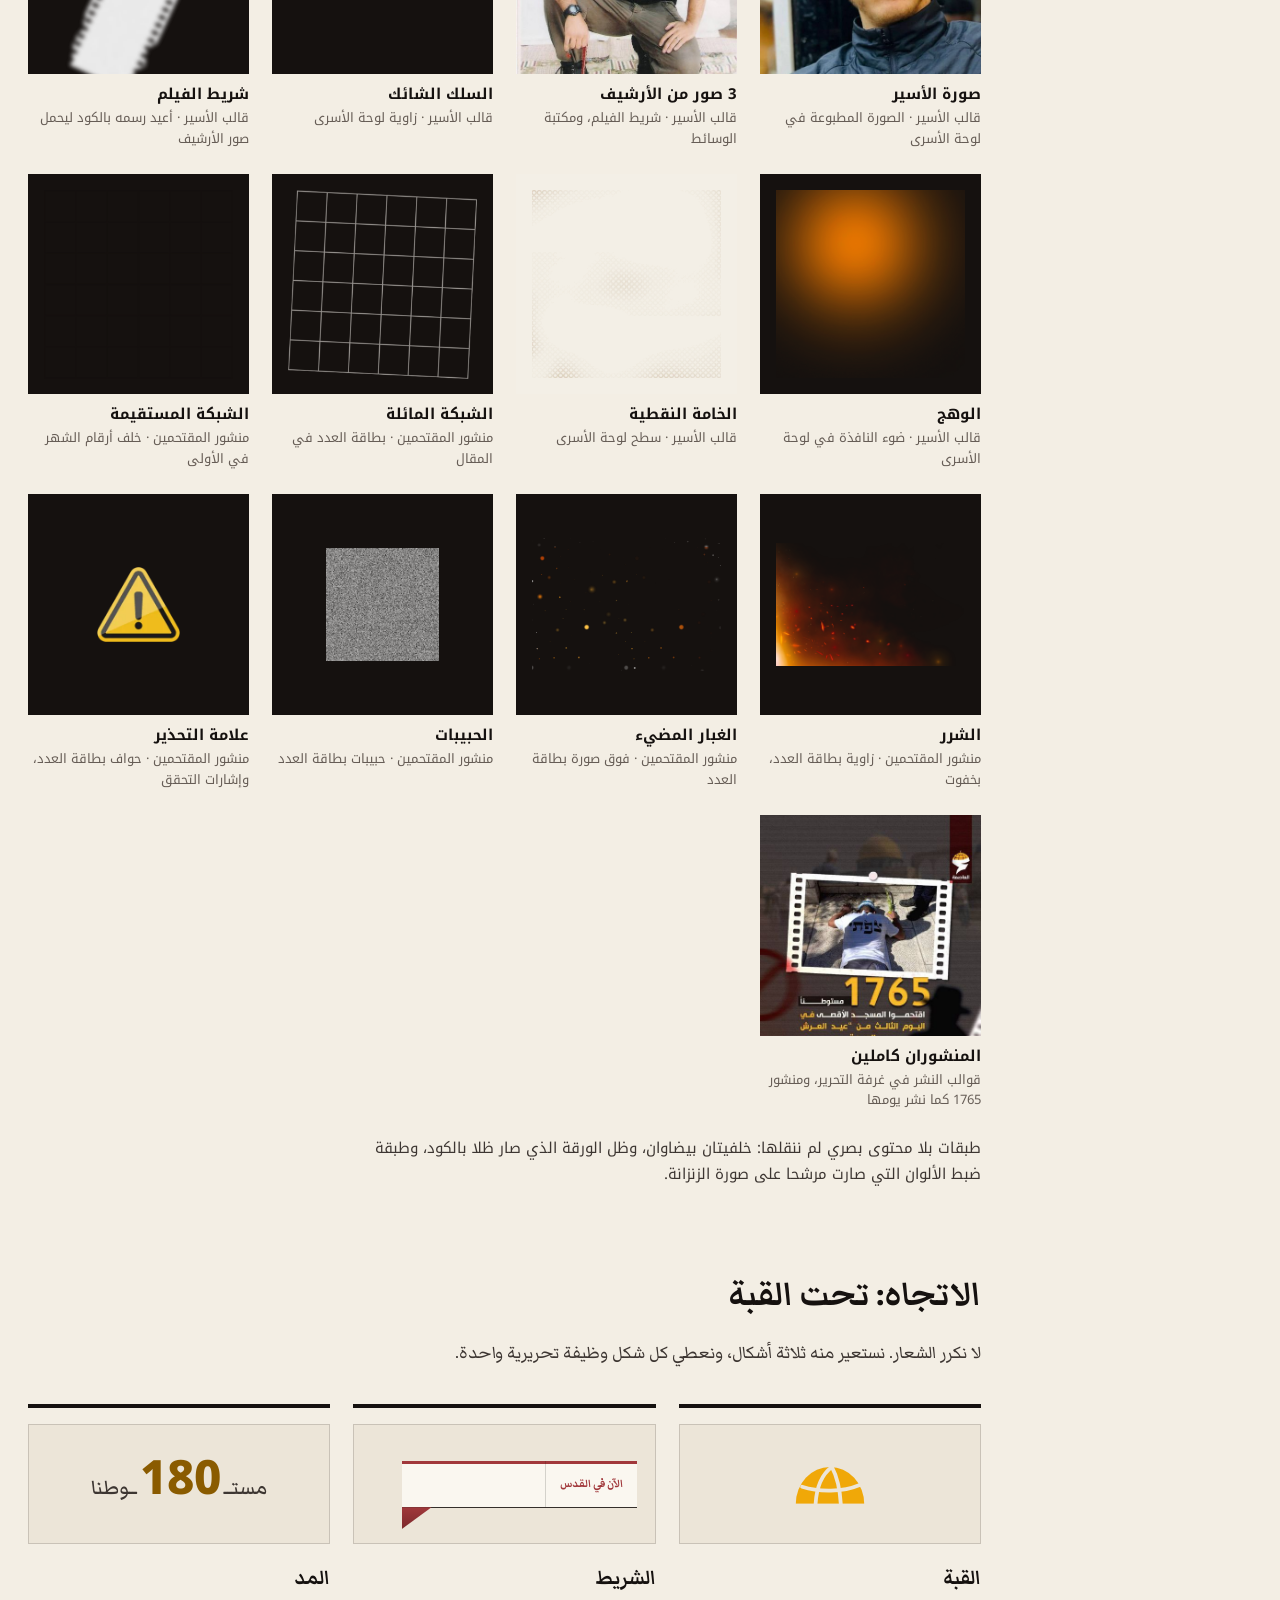
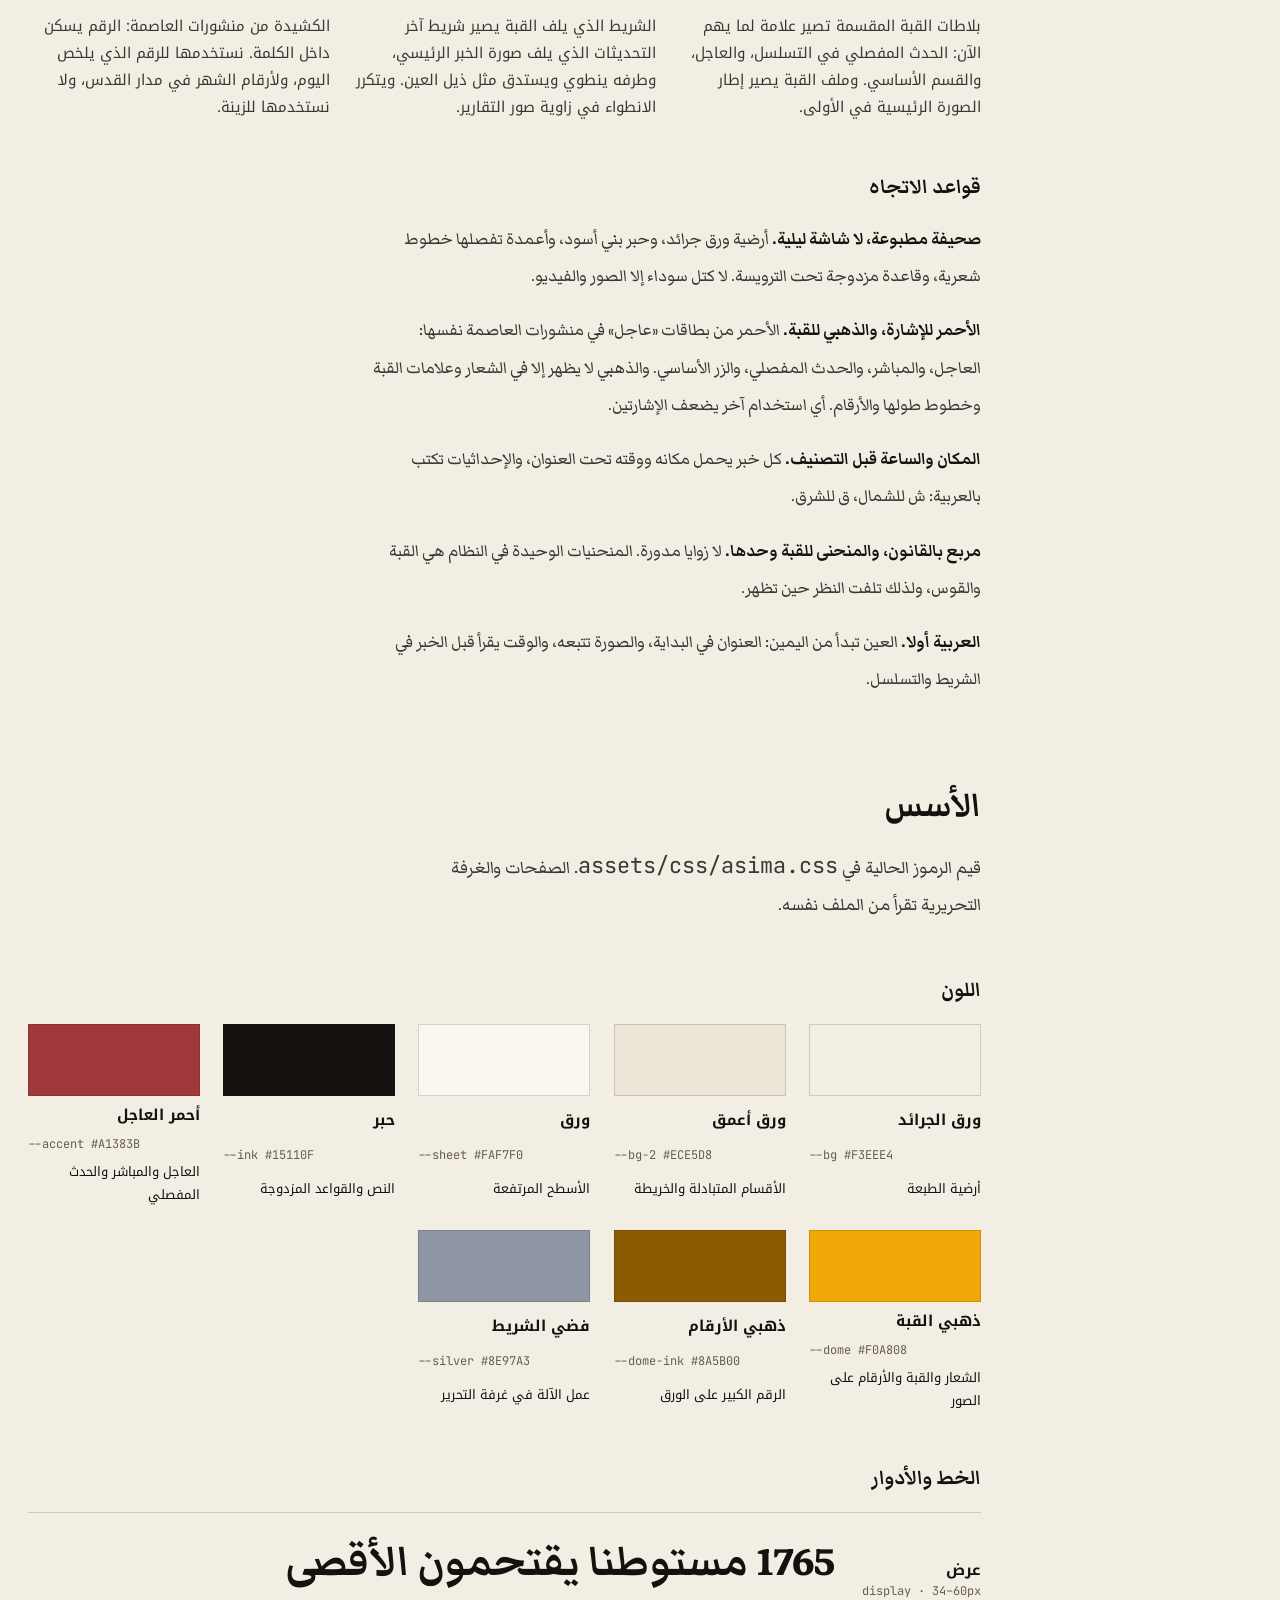
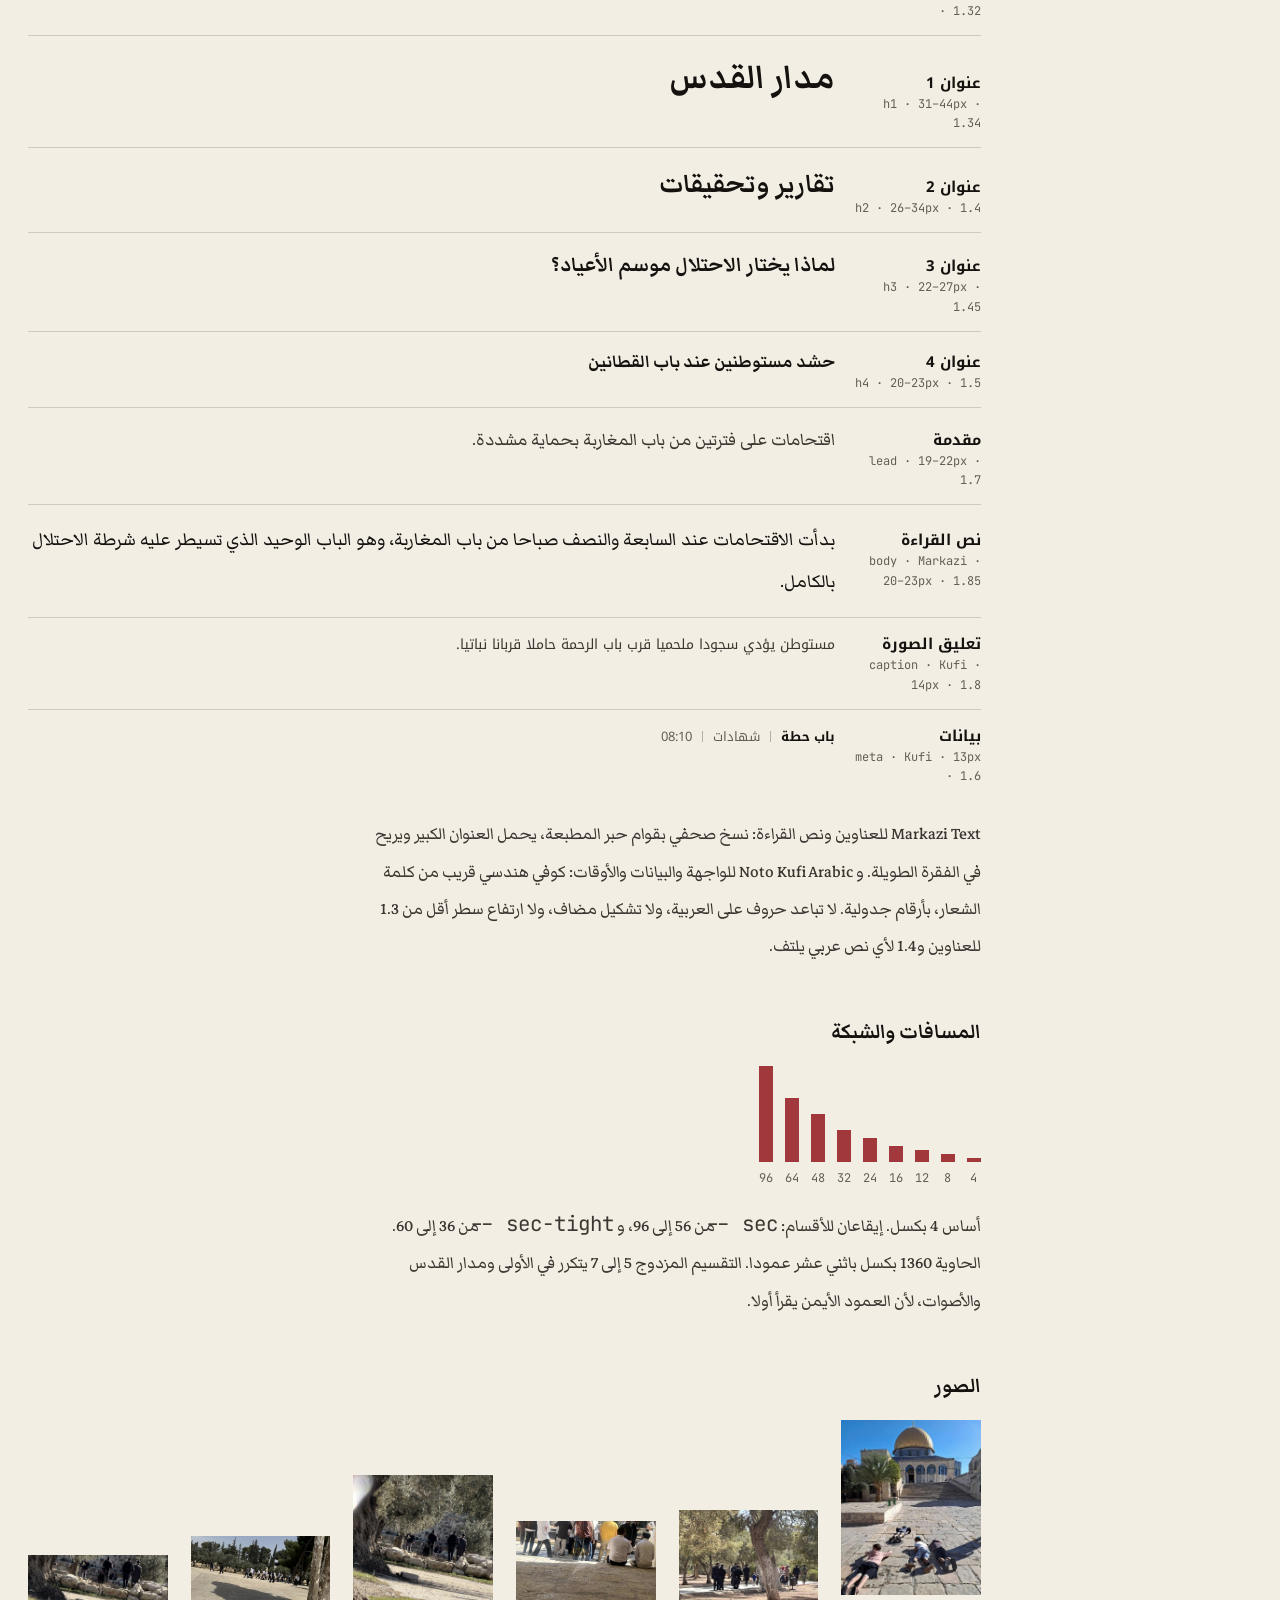
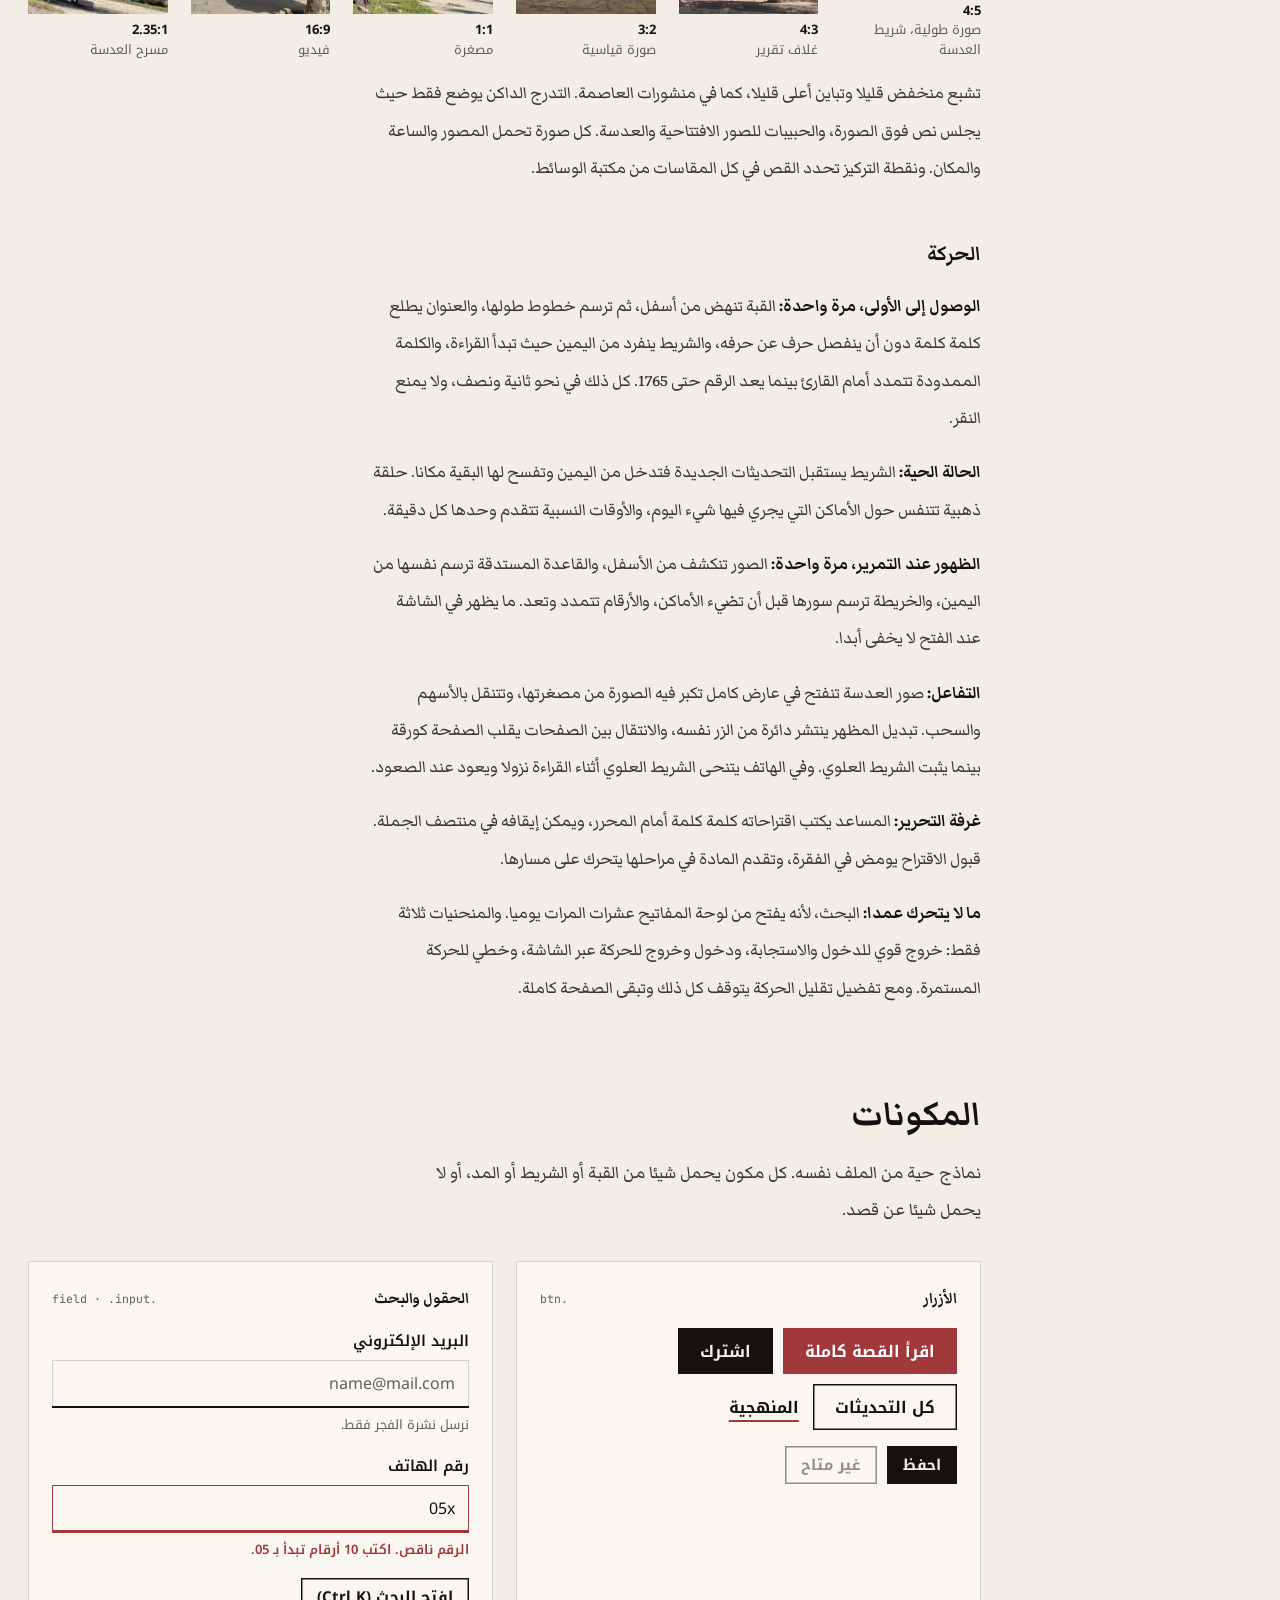
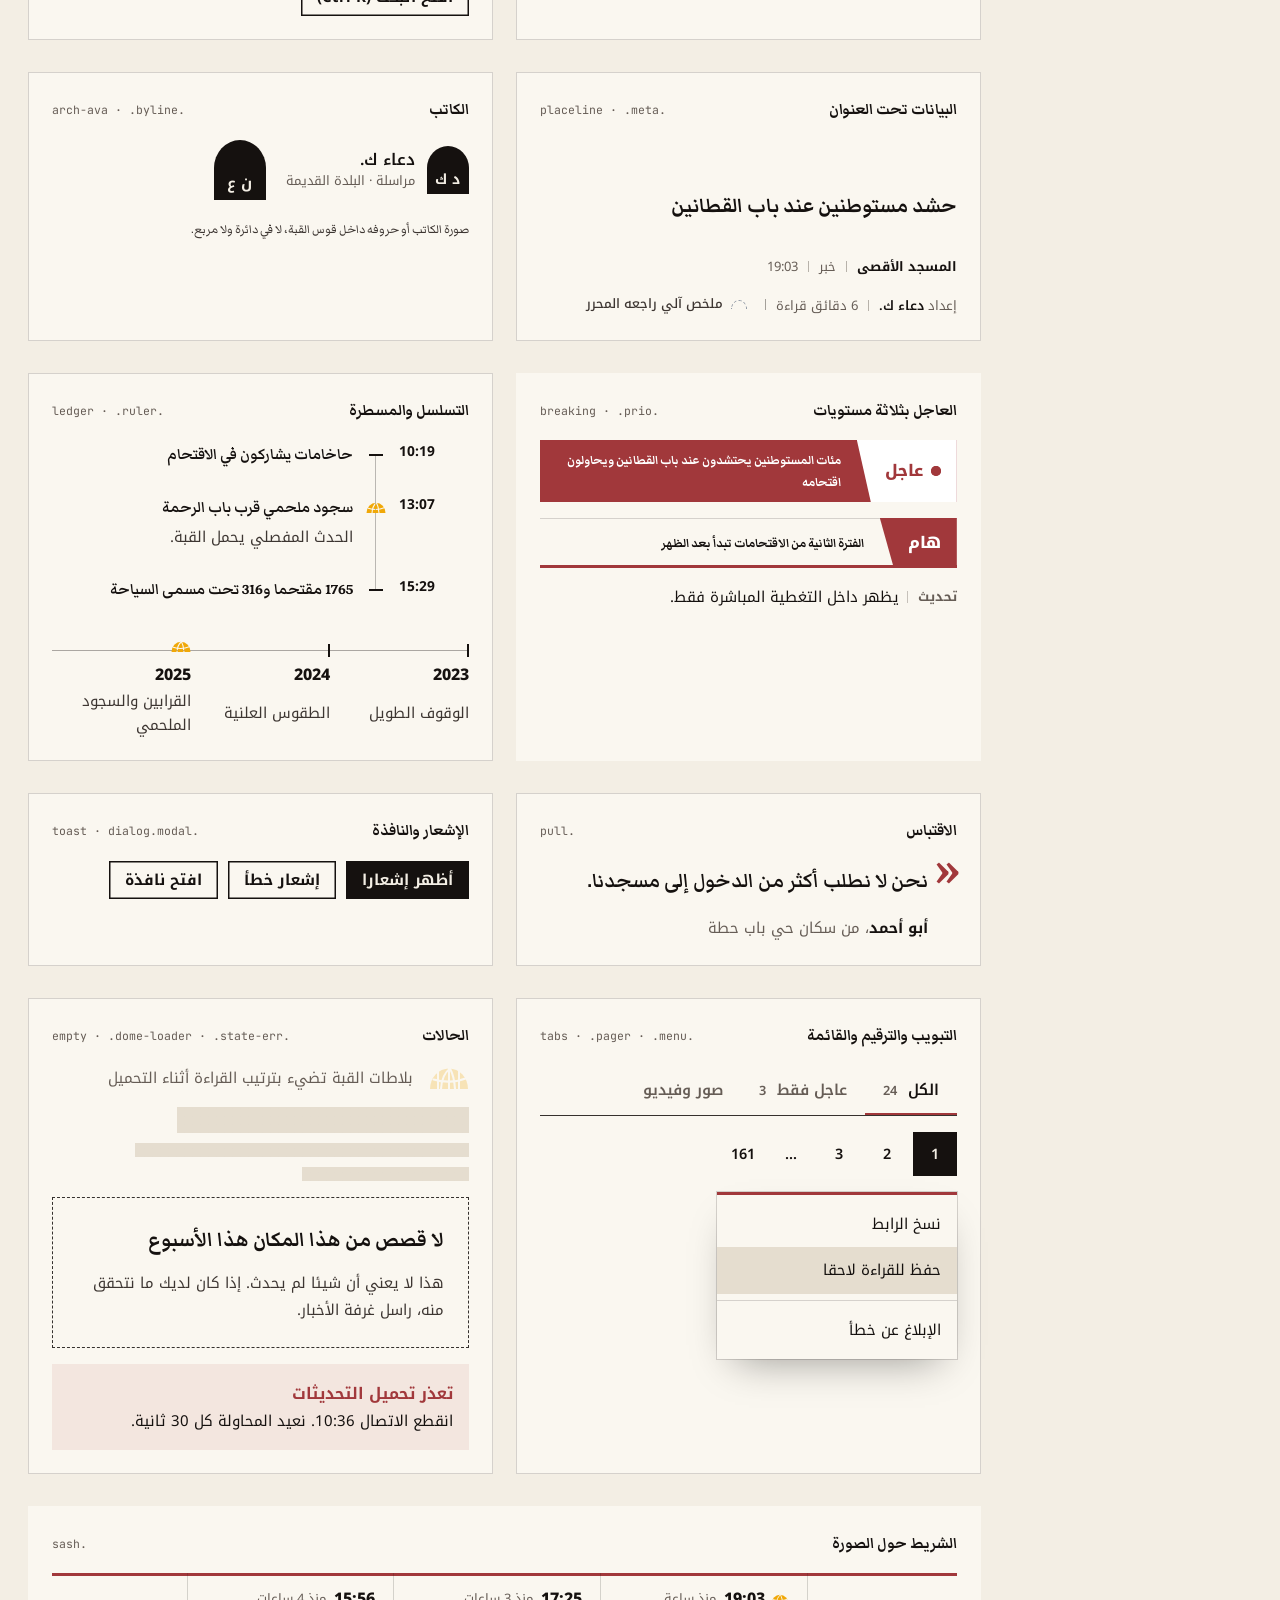
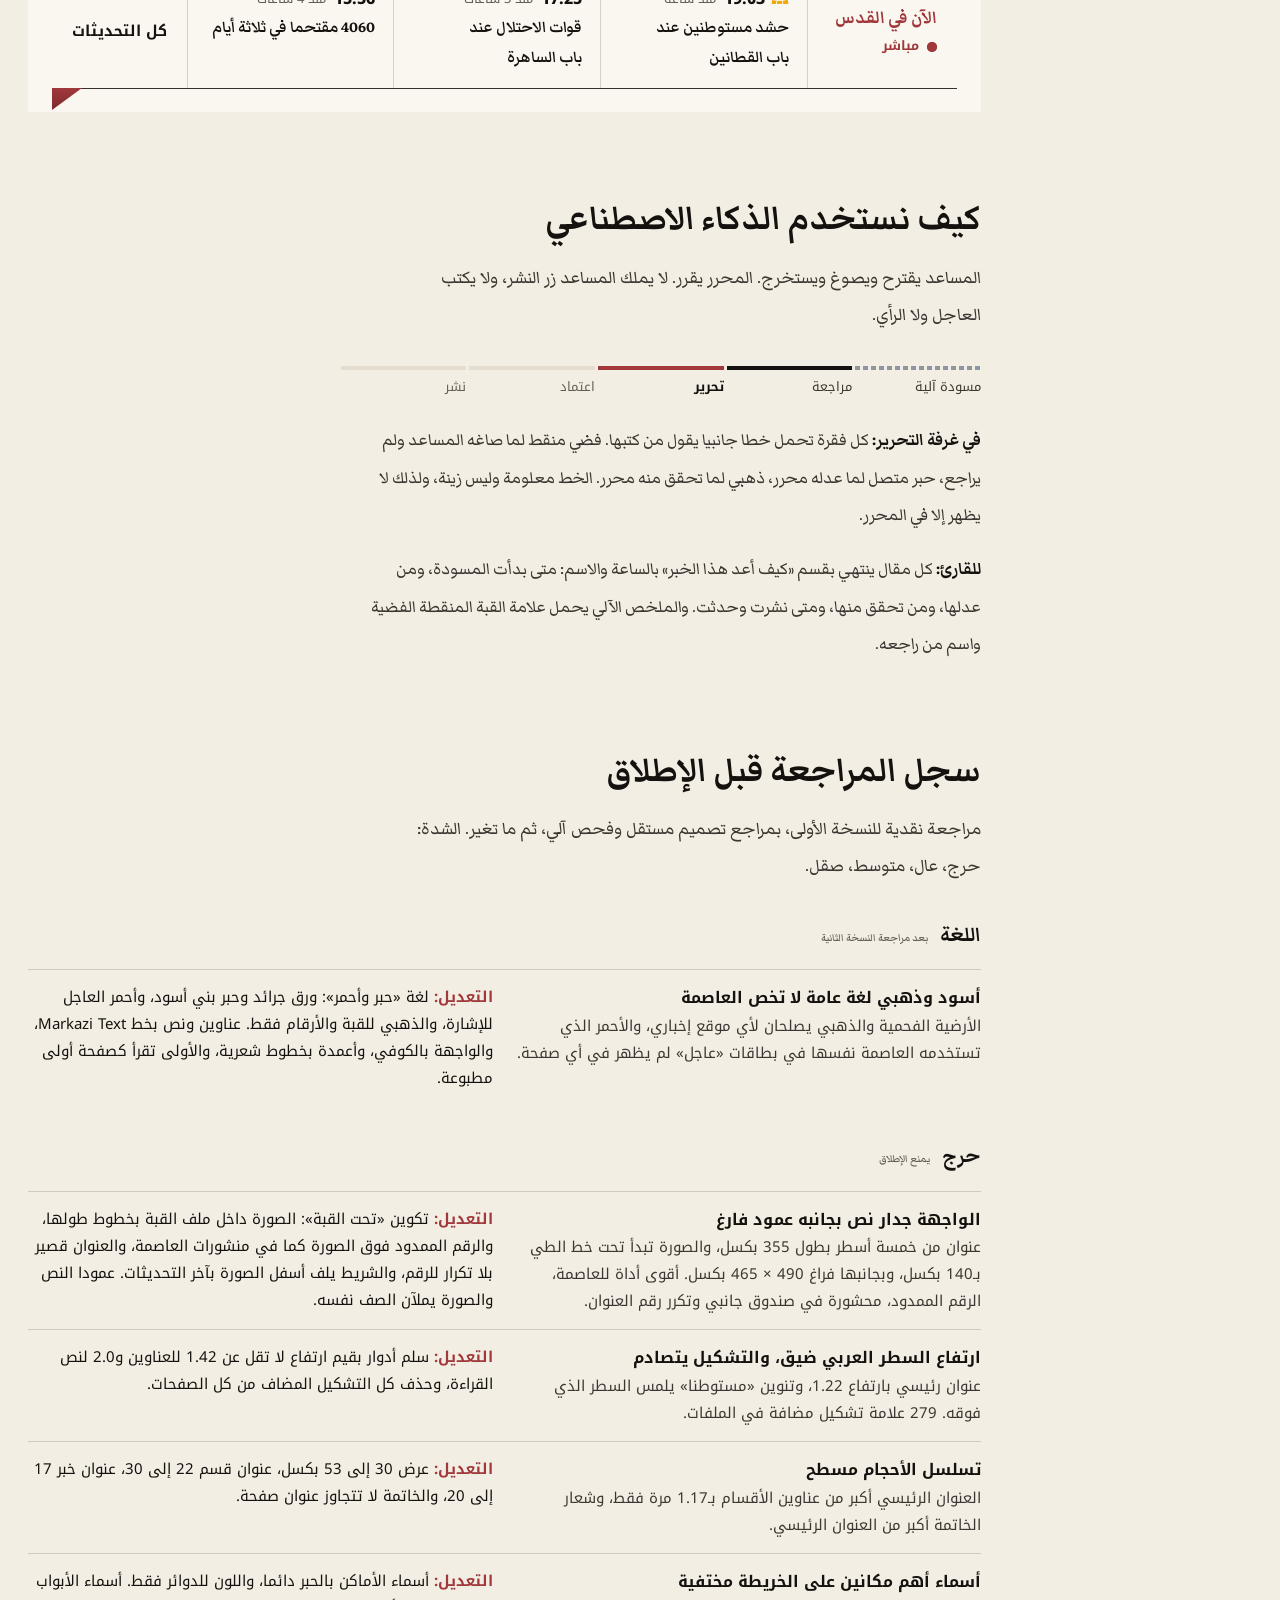
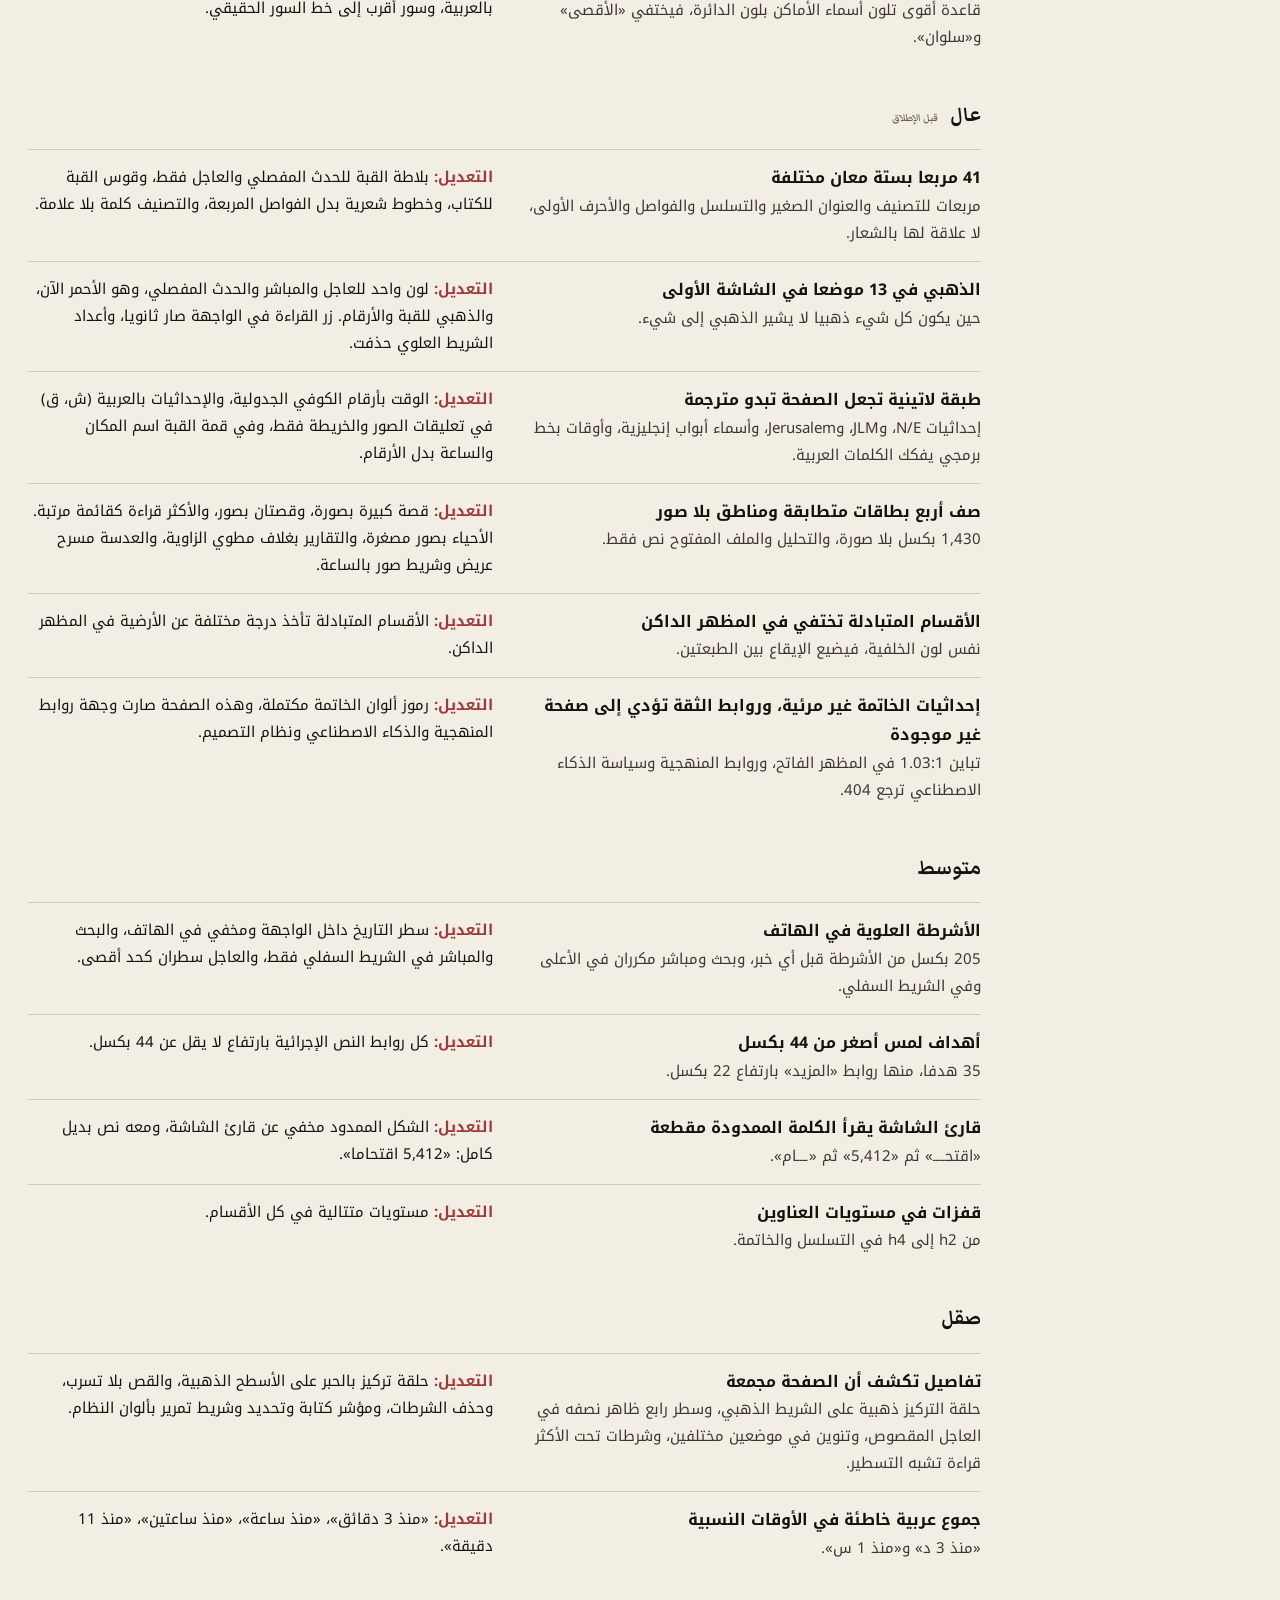
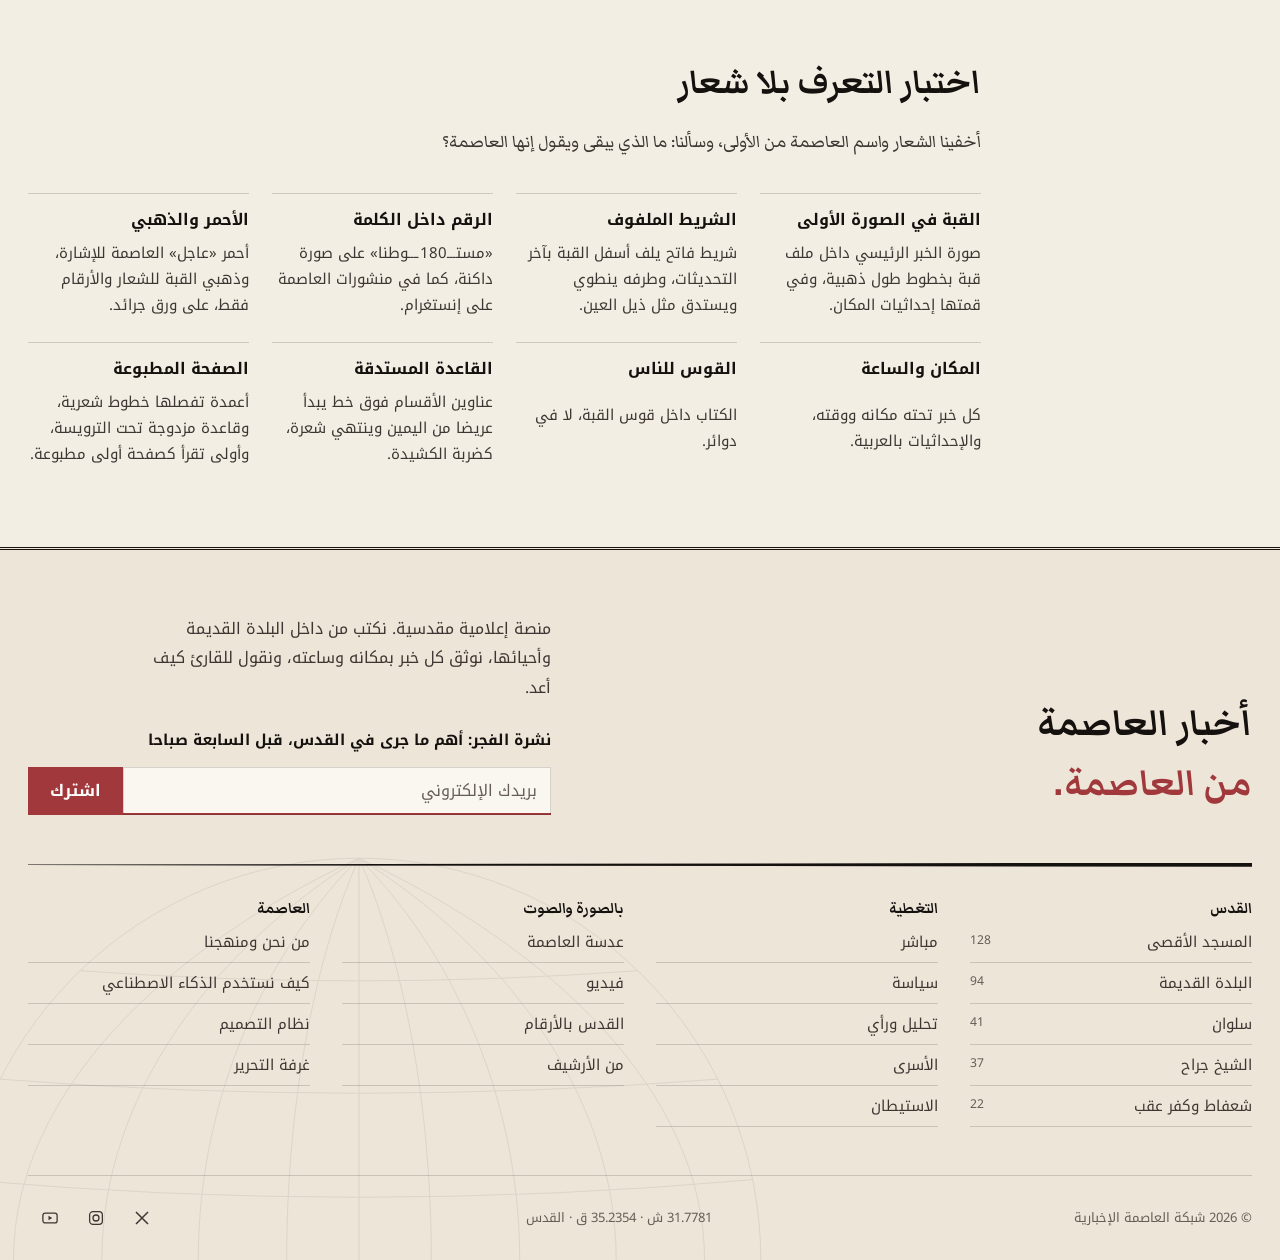
==== commit 59568d6e: "Newsprint language and a real base map for the Jerusalem orbit - Ink-and-red newsprint system: paper" ====
--- a/index.html
+++ b/index.html
@@ -8,13 +8,13 @@
 <meta name="description" content="من هوية العاصمة إلى نظام تصميم رقمي: التحليل، الاتجاه، الأسس، المكونات، وسجل المراجعة.">
 <link rel="preconnect" href="https://fonts.googleapis.com">
 <link rel="preconnect" href="https://fonts.gstatic.com" crossorigin>
-<link rel="stylesheet" href="https://fonts.googleapis.com/css2?family=Alexandria:wght@300;400;500;600;700;800&family=Noto+Naskh+Arabic:wght@400;500;700&family=JetBrains+Mono:wght@400;500&display=swap">
-<link rel="stylesheet" href="assets/css/asima.css?v=21">
+<link rel="stylesheet" href="https://fonts.googleapis.com/css2?family=Markazi+Text:wght@400;500;600;700&family=Noto+Kufi+Arabic:wght@400;500;600;700;800&family=JetBrains+Mono:wght@400;600&display=swap">
+<link rel="stylesheet" href="assets/css/asima.css?v=27">
 <style>
   .doc-hero { padding-block: var(--sec) var(--sec-tight); position: relative; overflow: clip; }
   .doc-hero__grid { display: grid; grid-template-columns: minmax(0, 7fr) minmax(0, 5fr); gap: var(--split-gap); align-items: end; }
   .doc-hero h1 { font-size: var(--fs-display); line-height: var(--lh-display); font-weight: 800; }
-  .doc-hero h1 em { font-style: normal; color: var(--gold); }
+  .doc-hero h1 em { font-style: normal; color: var(--accent); }
   .doc-hero .dek { margin-top: var(--s-4); }
   .pages { display: grid; gap: 0; }
   .pages a { display: grid; grid-template-columns: minmax(0, 1fr) auto; gap: 2px 12px; padding-block: 12px; border-top: 1px solid var(--rule); }
@@ -22,7 +22,7 @@
   .pages b { font-weight: 700; font-size: var(--fs-h5); }
   .pages span { grid-column: 1; font-size: var(--fs-meta); color: var(--ink-3); }
   .pages svg { grid-row: 1 / span 2; grid-column: 2; align-self: center; width: 20px; height: 20px; }
-  .pages a:hover b { color: var(--gold); }
+  .pages a:hover b { color: var(--accent); }
 
   .doc { display: grid; grid-template-columns: 220px minmax(0, 1fr); gap: var(--split-gap); padding-block: var(--sec); }
   .toc { position: sticky; top: calc(var(--ribbon-h) + 24px); align-self: start; display: grid; gap: 2px; font-size: var(--fs-small); }
@@ -59,7 +59,7 @@
 
   .forms3 { display: grid; grid-template-columns: repeat(3, minmax(0, 1fr)); gap: var(--col-gap); }
   .form-card { display: grid; gap: var(--s-4); align-content: start; padding-top: var(--s-4); border-top: 4px solid var(--ink); }
-  .form-card .demo { min-height: 120px; display: grid; place-items: center; background: var(--night); padding: var(--s-5); }
+  .form-card .demo { min-height: 120px; display: grid; place-items: center; background: var(--bg-2); padding: var(--s-5); box-shadow: inset 0 0 0 1px var(--rule); }
   .form-card h3 { font-size: var(--fs-h3); font-weight: 800; margin: 0; }
   .form-card p { font-size: var(--fs-small); color: var(--ink-2); line-height: 1.8; }
 
@@ -76,7 +76,7 @@
 
   .spaces { display: flex; align-items: end; gap: 12px; flex-wrap: wrap; }
   .spaces div { display: grid; gap: 6px; justify-items: center; font-family: var(--f-mono); font-size: .75rem; color: var(--ink-3); }
-  .spaces i { display: block; background: var(--gold); width: 14px; }
+  .spaces i { display: block; background: var(--accent); width: 14px; }
 
   .ratios { display: grid; grid-template-columns: repeat(6, minmax(0, 1fr)); gap: var(--col-gap); align-items: end; }
   .ratios figure { display: grid; gap: 6px; }
@@ -98,7 +98,7 @@
   .audit-row b { display: block; color: var(--ink); font-size: var(--fs-ui); }
   .audit-row p { color: var(--ink-2); }
   .audit-row .fix { color: var(--ink); }
-  .audit-row .fix::before { content: "التعديل: "; font-weight: 700; color: var(--gold-ink); }
+  .audit-row .fix::before { content: "التعديل: "; font-weight: 700; color: var(--accent-ink); }
 
   .test { display: grid; grid-template-columns: repeat(4, minmax(0, 1fr)); gap: var(--col-gap); }
   .test div { display: grid; gap: 6px; padding-top: 12px; border-top: 1px solid var(--rule); font-size: var(--fs-small); line-height: 1.75; color: var(--ink-2); }
@@ -186,7 +186,7 @@
       <!-- ====== 1b. Asset library ====== -->
       <section class="chapter" id="assets" aria-labelledby="assets-h">
         <h2 id="assets-h">أصول الهوية</h2>
-        <p class="dek">النسخة المعروضة هي يوم الخميس 9 أكتوبر 2025، ثالث أيام «العرش»، كما غطته قناة العاصمة على تليجرام: العناوين والأرقام والتوقيتات والصور منشورات حقيقية من ذلك اليوم، ومقالات الرأي وبعض الملفات المفتوحة توضيحية. وهنا كل صورة وطبقة في ملفي الهوية، وأين تعيش الآن في الموقع. الخطان التجاريان في الملفين لا ينشران على الويب بلا ترخيص: <bdi>Noor</bdi> في منشور المقتحمين، و<bdi>Boutros News</bdi> في قالب الأسير. حل محلهما <bdi>Alexandria</bdi> بالأوزان نفسها.</p>
+        <p class="dek">النسخة المعروضة هي يوم الخميس 9 أكتوبر 2025، ثالث أيام «العرش»، كما غطته قناة العاصمة على تليجرام: العناوين والأرقام والتوقيتات والصور منشورات حقيقية من ذلك اليوم، ومقالات الرأي وبعض الملفات المفتوحة توضيحية. وهنا كل صورة وطبقة في ملفي الهوية، وأين تعيش الآن في الموقع. الخطان التجاريان في الملفين لا ينشران على الويب بلا ترخيص: <bdi>Noor</bdi> في منشور المقتحمين، و<bdi>Boutros News</bdi> في قالب الأسير. حل محلهما <bdi>Markazi Text</bdi> للعناوين و<bdi>Noto Kufi Arabic</bdi> للواجهة والأرقام.</p>
         <div class="lib">
           <figure><div class="lib__plate"><img src="assets/img/logo-full.png" alt="" width="382" height="616" loading="lazy"></div><figcaption><b>الشعار الفاتح</b><span>الملفان · لسان القوالب، ورأس غرفة التحرير</span></figcaption></figure>
           <figure><div class="lib__plate is-photo"><img src="assets/img/d9-rabbis-2-480.jpg" alt="" width="480" height="640" loading="lazy"></div><figcaption><b>صور 9 أكتوبر</b><span>قناة العاصمة على تليجرام · كل صفحات النسخة</span></figcaption></figure>
@@ -225,14 +225,15 @@
             <p>الشريط الذي يلف القبة يصير شريط آخر التحديثات الذي يلف صورة الخبر الرئيسي، وطرفه ينطوي ويستدق مثل ذيل العين. ويتكرر الانطواء في زاوية صور التقارير.</p>
           </article>
           <article class="form-card">
-            <div class="demo night"><p class="madd" style="font-size:1.6rem;color:#ECE9E2">مستــ<span class="madd__fig">180</span>ــوطنا</p></div>
+            <div class="demo night"><p class="madd" style="font-size:1.6rem">مستــ<span class="madd__fig">180</span>ــوطنا</p></div>
             <h3>المد</h3>
             <p>الكشيدة من منشورات العاصمة: الرقم يسكن داخل الكلمة. نستخدمها للرقم الذي يلخص اليوم، ولأرقام الشهر في مدار القدس، ولا نستخدمها للزينة.</p>
           </article>
         </div>
         <h3>قواعد الاتجاه</h3>
         <div class="prose">
-          <p><b>الذهبي هو القبة.</b> يظهر حيث يهم الآن فقط: العاجل، والرقم الرئيسي، وخطوط القبة، والحدث المفصلي، والزر الأساسي. أي استخدام آخر يضعف الإشارة.</p>
+          <p><b>صحيفة مطبوعة، لا شاشة ليلية.</b> أرضية ورق جرائد، وحبر بني أسود، وأعمدة تفصلها خطوط شعرية، وقاعدة مزدوجة تحت الترويسة. لا كتل سوداء إلا الصور والفيديو.</p>
+          <p><b>الأحمر للإشارة، والذهبي للقبة.</b> الأحمر من بطاقات «عاجل» في منشورات العاصمة نفسها: العاجل، والمباشر، والحدث المفصلي، والزر الأساسي. والذهبي لا يظهر إلا في الشعار وعلامات القبة وخطوط طولها والأرقام. أي استخدام آخر يضعف الإشارتين.</p>
           <p><b>المكان والساعة قبل التصنيف.</b> كل خبر يحمل مكانه ووقته تحت العنوان، والإحداثيات تكتب بالعربية: ش للشمال، ق للشرق.</p>
           <p><b>مربع بالقانون، والمنحنى للقبة وحدها.</b> لا زوايا مدورة. المنحنيات الوحيدة في النظام هي القبة والقوس، ولذلك تلفت النظر حين تظهر.</p>
           <p><b>العربية أولا.</b> العين تبدأ من اليمين: العنوان في البداية، والصورة تتبعه، والوقت يقرأ قبل الخبر في الشريط والتسلسل.</p>
@@ -246,29 +247,29 @@
 
         <h3>اللون</h3>
         <div class="swatches">
-          <div class="sw"><i style="background:#ECE9E2"></i><b>حجر</b><code>--bg #ECE9E2</code><span>أرضية الطبعة النهارية</span></div>
-          <div class="sw"><i style="background:#14161A"></i><b>حبر</b><code>--ink #14161A</code><span>النص والقواعد</span></div>
-          <div class="sw"><i style="background:#101215"></i><b>ليل</b><code>--night #101215</code><span>الشريط العلوي، الأقسام الليلية، الخاتمة</span></div>
-          <div class="sw"><i style="background:#F0A808"></i><b>ذهبي القبة</b><code>--gold #F0A808</code><span>ما يهم الآن فقط</span></div>
-          <div class="sw"><i style="background:#7E5300"></i><b>ذهبي النص</b><code>--gold-ink #7E5300</code><span>الذهبي كنص على الحجر</span></div>
+          <div class="sw"><i style="background:#F3EEE4"></i><b>ورق الجرائد</b><code>--bg #F3EEE4</code><span>أرضية الطبعة</span></div>
+          <div class="sw"><i style="background:#ECE5D8"></i><b>ورق أعمق</b><code>--bg-2 #ECE5D8</code><span>الأقسام المتبادلة والخريطة</span></div>
+          <div class="sw"><i style="background:#FAF7F0"></i><b>ورق</b><code>--sheet #FAF7F0</code><span>الأسطح المرتفعة</span></div>
+          <div class="sw"><i style="background:#15110F"></i><b>حبر</b><code>--ink #15110F</code><span>النص والقواعد المزدوجة</span></div>
+          <div class="sw"><i style="background:#A1383B"></i><b>أحمر العاجل</b><code>--accent #A1383B</code><span>العاجل والمباشر والحدث المفصلي</span></div>
+          <div class="sw"><i style="background:#F0A808"></i><b>ذهبي القبة</b><code>--dome #F0A808</code><span>الشعار والقبة والأرقام على الصور</span></div>
+          <div class="sw"><i style="background:#8A5B00"></i><b>ذهبي الأرقام</b><code>--dome-ink #8A5B00</code><span>الرقم الكبير على الورق</span></div>
           <div class="sw"><i style="background:#8E97A3"></i><b>فضي الشريط</b><code>--silver #8E97A3</code><span>عمل الآلة في غرفة التحرير</span></div>
-          <div class="sw"><i style="background:#B8361E"></i><b>تنبيه</b><code>--alert #B8361E</code><span>الأخطاء والتصحيحات فقط</span></div>
-          <div class="sw"><i style="background:#F7F6F2"></i><b>ورق</b><code>--sheet #F7F6F2</code><span>الأسطح المرتفعة</span></div>
         </div>
 
         <h3>الخط والأدوار</h3>
         <div class="scale">
-          <div><code><b>عرض</b>display · 33–58px · 1.42</code><span class="hl-display" style="font-size:clamp(1.8rem,1.2rem+1.6vw,2.6rem)">1765 مستوطنا يقتحمون الأقصى</span></div>
-          <div><code><b>عنوان 1</b>h1 · 30–48px · 1.44</code><span class="hl-1">مدار القدس</span></div>
-          <div><code><b>عنوان 2</b>h2 · 23–31px · 1.5</code><span class="hl-2">تقارير وتحقيقات</span></div>
-          <div><code><b>عنوان 3</b>h3 · 19–23px · 1.58</code><span class="hl-3">لماذا يختار الاحتلال موسم الأعياد؟</span></div>
-          <div><code><b>عنوان 4</b>h4 · 18px · 1.66</code><span class="hl-4">حشد مستوطنين عند باب القطانين</span></div>
-          <div><code><b>مقدمة</b>lead · 17–19.5px · 1.9</code><span class="dek">اقتحامات على فترتين من باب المغاربة بحماية مشددة.</span></div>
-          <div><code><b>نص القراءة</b>body · Naskh · 18–20px · 2.0</code><span class="read">بدأت الاقتحامات عند السابعة والنصف صباحا من باب المغاربة، وهو الباب الوحيد الذي تسيطر عليه شرطة الاحتلال بالكامل.</span></div>
-          <div><code><b>تعليق الصورة</b>caption · 13.5px · 1.8</code><span class="cap__text" style="font-size:var(--fs-caption);line-height:1.8">مستوطن يؤدي سجودا ملحميا قرب باب الرحمة حاملا قربانا نباتيا.</span></div>
-          <div><code><b>بيانات</b>meta · 12.8px · 1.6</code><span class="placeline"><b>باب حطة</b><span>شهادات</span><time>08:10</time></span></div>
-        </div>
-        <p class="prose" style="margin-top:var(--s-4)">Alexandria للعناوين والواجهة لأنها الأقرب هندسيا إلى خط Noor وكلمة الشعار، و Noto Naskh Arabic لنص القراءة الطويل. لا تباعد حروف على العربية، ولا تشكيل مضاف، ولا ارتفاع سطر أقل من 1.4 لأي نص عربي يلتف.</p>
+          <div><code><b>عرض</b>display · 34–60px · 1.32</code><span class="hl-display" style="font-size:clamp(1.8rem,1.2rem+1.6vw,2.6rem)">1765 مستوطنا يقتحمون الأقصى</span></div>
+          <div><code><b>عنوان 1</b>h1 · 31–44px · 1.34</code><span class="hl-1">مدار القدس</span></div>
+          <div><code><b>عنوان 2</b>h2 · 26–34px · 1.4</code><span class="hl-2">تقارير وتحقيقات</span></div>
+          <div><code><b>عنوان 3</b>h3 · 22–27px · 1.45</code><span class="hl-3">لماذا يختار الاحتلال موسم الأعياد؟</span></div>
+          <div><code><b>عنوان 4</b>h4 · 20–23px · 1.5</code><span class="hl-4">حشد مستوطنين عند باب القطانين</span></div>
+          <div><code><b>مقدمة</b>lead · 19–22px · 1.7</code><span class="dek">اقتحامات على فترتين من باب المغاربة بحماية مشددة.</span></div>
+          <div><code><b>نص القراءة</b>body · Markazi · 20–23px · 1.85</code><span class="read">بدأت الاقتحامات عند السابعة والنصف صباحا من باب المغاربة، وهو الباب الوحيد الذي تسيطر عليه شرطة الاحتلال بالكامل.</span></div>
+          <div><code><b>تعليق الصورة</b>caption · Kufi · 14px · 1.8</code><span class="cap__text" style="font-size:var(--fs-caption);line-height:1.8">مستوطن يؤدي سجودا ملحميا قرب باب الرحمة حاملا قربانا نباتيا.</span></div>
+          <div><code><b>بيانات</b>meta · Kufi · 13px · 1.6</code><span class="placeline"><b>باب حطة</b><span>شهادات</span><time>08:10</time></span></div>
+        </div>
+        <p class="prose" style="margin-top:var(--s-4)"><bdi>Markazi Text</bdi> للعناوين ونص القراءة: نسخ صحفي بقوام حبر المطبعة، يحمل العنوان الكبير ويريح في الفقرة الطويلة. و <bdi>Noto Kufi Arabic</bdi> للواجهة والبيانات والأوقات: كوفي هندسي قريب من كلمة الشعار، بأرقام جدولية. لا تباعد حروف على العربية، ولا تشكيل مضاف، ولا ارتفاع سطر أقل من 1.3 للعناوين و1.4 لأي نص عربي يلتف.</p>
 
         <h3>المسافات والشبكة</h3>
         <div class="spaces" aria-label="سلم المسافات">
@@ -374,19 +375,23 @@
         <p class="dek">مراجعة نقدية للنسخة الأولى، بمراجع تصميم مستقل وفحص آلي، ثم ما تغير. الشدة: حرج، عال، متوسط، صقل.</p>
         <div class="audit" id="auditBody">
           <div class="audit-group">
+            <h3>اللغة <small>بعد مراجعة النسخة الثانية</small></h3>
+            <div class="audit-row"><div><b>أسود وذهبي لغة عامة لا تخص العاصمة</b><p>الأرضية الفحمية والذهبي يصلحان لأي موقع إخباري، والأحمر الذي تستخدمه العاصمة نفسها في بطاقات «عاجل» لم يظهر في أي صفحة.</p></div><p class="fix">لغة «حبر وأحمر»: ورق جرائد وحبر بني أسود، وأحمر العاجل للإشارة، والذهبي للقبة والأرقام فقط. عناوين ونص بخط Markazi Text، والواجهة بالكوفي، وأعمدة بخطوط شعرية، والأولى تقرأ كصفحة أولى مطبوعة.</p></div>
+          </div>
+          <div class="audit-group">
             <h3>حرج <small>يمنع الإطلاق</small></h3>
             <div class="audit-row"><div><b>الواجهة جدار نص بجانبه عمود فارغ</b><p>عنوان من خمسة أسطر بطول 355 بكسل، والصورة تبدأ تحت خط الطي بـ140 بكسل، وبجانبها فراغ 490 × 465 بكسل. أقوى أداة للعاصمة، الرقم الممدود، محشورة في صندوق جانبي وتكرر رقم العنوان.</p></div><p class="fix">تكوين «تحت القبة»: الصورة داخل ملف القبة بخطوط طولها، والرقم الممدود فوق الصورة كما في منشورات العاصمة، والعنوان قصير بلا تكرار للرقم، والشريط يلف أسفل الصورة بآخر التحديثات. عمودا النص والصورة يملآن الصف نفسه.</p></div>
             <div class="audit-row"><div><b>ارتفاع السطر العربي ضيق، والتشكيل يتصادم</b><p>عنوان رئيسي بارتفاع 1.22، وتنوين «مستوطنا» يلمس السطر الذي فوقه. 279 علامة تشكيل مضافة في الملفات.</p></div><p class="fix">سلم أدوار بقيم ارتفاع لا تقل عن 1.42 للعناوين و2.0 لنص القراءة، وحذف كل التشكيل المضاف من كل الصفحات.</p></div>
             <div class="audit-row"><div><b>تسلسل الأحجام مسطح</b><p>العنوان الرئيسي أكبر من عناوين الأقسام بـ1.17 مرة فقط، وشعار الخاتمة أكبر من العنوان الرئيسي.</p></div><p class="fix">عرض 30 إلى 53 بكسل، عنوان قسم 22 إلى 30، عنوان خبر 17 إلى 20، والخاتمة لا تتجاوز عنوان صفحة.</p></div>
-            <div class="audit-row"><div><b>أسماء أهم مكانين على الخريطة مختفية</b><p>قاعدة أقوى تلون أسماء الأماكن بلون الدائرة، فيختفي «الأقصى» و«سلوان».</p></div><p class="fix">أسماء الأماكن بالعاج دائما، والذهبي للدوائر فقط. أسماء الأبواب بالعربية، وسور أقرب إلى خط السور الحقيقي.</p></div>
+            <div class="audit-row"><div><b>أسماء أهم مكانين على الخريطة مختفية</b><p>قاعدة أقوى تلون أسماء الأماكن بلون الدائرة، فيختفي «الأقصى» و«سلوان».</p></div><p class="fix">أسماء الأماكن بالحبر دائما، واللون للدوائر فقط. أسماء الأبواب بالعربية، وسور أقرب إلى خط السور الحقيقي.</p></div>
           </div>
           <div class="audit-group">
             <h3>عال <small>قبل الإطلاق</small></h3>
             <div class="audit-row"><div><b>41 مربعا بستة معان مختلفة</b><p>مربعات للتصنيف والعنوان الصغير والتسلسل والفواصل والأحرف الأولى، لا علاقة لها بالشعار.</p></div><p class="fix">بلاطة القبة للحدث المفصلي والعاجل فقط، وقوس القبة للكتاب، وخطوط شعرية بدل الفواصل المربعة، والتصنيف كلمة بلا علامة.</p></div>
-            <div class="audit-row"><div><b>الذهبي في 13 موضعا في الشاشة الأولى</b><p>حين يكون كل شيء ذهبيا لا يشير الذهبي إلى شيء.</p></div><p class="fix">الذهبي للعاجل والمباشر والرقم الرئيسي وخطوط القبة والحدث المفصلي. زر القراءة في الواجهة صار عاجيا، وأعداد الشريط العلوي حذفت.</p></div>
-            <div class="audit-row"><div><b>طبقة لاتينية تجعل الصفحة تبدو مترجمة</b><p>إحداثيات N/E، وJLM، وJerusalem، وأسماء أبواب إنجليزية، وأوقات بخط برمجي يفكك الكلمات العربية.</p></div><p class="fix">الوقت بأرقام Alexandria الجدولية، والإحداثيات بالعربية (ش، ق) في تعليقات الصور والخريطة فقط، وفي قمة القبة اسم المكان والساعة بدل الأرقام.</p></div>
+            <div class="audit-row"><div><b>الذهبي في 13 موضعا في الشاشة الأولى</b><p>حين يكون كل شيء ذهبيا لا يشير الذهبي إلى شيء.</p></div><p class="fix">لون واحد للعاجل والمباشر والحدث المفصلي، وهو الأحمر الآن، والذهبي للقبة والأرقام. زر القراءة في الواجهة صار ثانويا، وأعداد الشريط العلوي حذفت.</p></div>
+            <div class="audit-row"><div><b>طبقة لاتينية تجعل الصفحة تبدو مترجمة</b><p>إحداثيات <bdi>N/E</bdi>، و<bdi>JLM</bdi>، و<bdi>Jerusalem</bdi>، وأسماء أبواب إنجليزية، وأوقات بخط برمجي يفكك الكلمات العربية.</p></div><p class="fix">الوقت بأرقام الكوفي الجدولية، والإحداثيات بالعربية (ش، ق) في تعليقات الصور والخريطة فقط، وفي قمة القبة اسم المكان والساعة بدل الأرقام.</p></div>
             <div class="audit-row"><div><b>صف أربع بطاقات متطابقة ومناطق بلا صور</b><p>1,430 بكسل بلا صورة، والتحليل والملف المفتوح نص فقط.</p></div><p class="fix">قصة كبيرة بصورة، وقصتان بصور، والأكثر قراءة كقائمة مرتبة. الأحياء بصور مصغرة، والتقارير بغلاف مطوي الزاوية، والعدسة مسرح عريض وشريط صور بالساعة.</p></div>
-            <div class="audit-row"><div><b>الأقسام الليلية تختفي في المظهر الداكن</b><p>نفس لون الخلفية، فيضيع الإيقاع بين الطبعتين.</p></div><p class="fix">الأقسام الليلية تنزل درجة أعمق في المظهر الداكن.</p></div>
+            <div class="audit-row"><div><b>الأقسام المتبادلة تختفي في المظهر الداكن</b><p>نفس لون الخلفية، فيضيع الإيقاع بين الطبعتين.</p></div><p class="fix">الأقسام المتبادلة تأخذ درجة مختلفة عن الأرضية في المظهر الداكن.</p></div>
             <div class="audit-row"><div><b>إحداثيات الخاتمة غير مرئية، وروابط الثقة تؤدي إلى صفحة غير موجودة</b><p>تباين 1.03:1 في المظهر الفاتح، وروابط المنهجية وسياسة الذكاء الاصطناعي ترجع 404.</p></div><p class="fix">رموز ألوان الخاتمة مكتملة، وهذه الصفحة صارت وجهة روابط المنهجية والذكاء الاصطناعي ونظام التصميم.</p></div>
           </div>
           <div class="audit-group">
@@ -412,11 +417,11 @@
           <div><b>القبة في الصورة الأولى</b>صورة الخبر الرئيسي داخل ملف قبة بخطوط طول ذهبية، وفي قمتها إحداثيات المكان.</div>
           <div><b>الشريط الملفوف</b>شريط فاتح يلف أسفل القبة بآخر التحديثات، وطرفه ينطوي ويستدق مثل ذيل العين.</div>
           <div><b>الرقم داخل الكلمة</b>«مستـــ180ـــوطنا» على صورة داكنة، كما في منشورات العاصمة على إنستغرام.</div>
-          <div><b>الذهبي النادر</b>ذهبي واحد للقبة والعاجل والحدث المفصلي فقط، على حجر وفحم.</div>
+          <div><b>الأحمر والذهبي</b>أحمر «عاجل» العاصمة للإشارة، وذهبي القبة للشعار والأرقام فقط، على ورق جرائد.</div>
           <div><b>المكان والساعة</b>كل خبر تحته مكانه ووقته، والإحداثيات بالعربية.</div>
           <div><b>القوس للناس</b>الكتاب داخل قوس القبة، لا في دوائر.</div>
           <div><b>القاعدة المستدقة</b>عناوين الأقسام فوق خط يبدأ عريضا من اليمين وينتهي شعرة، كضربة الكشيدة.</div>
-          <div><b>الليل والحجر</b>إيقاع الأقسام الليلية والنهارية، كطبعتين لصحيفة واحدة.</div>
+          <div><b>الصفحة المطبوعة</b>أعمدة تفصلها خطوط شعرية، وقاعدة مزدوجة تحت الترويسة، وأولى تقرأ كصفحة أولى مطبوعة.</div>
         </div>
       </section>
     </div>
@@ -430,6 +435,6 @@
 </dialog>
 
 <footer data-coda></footer>
-<script src="assets/js/asima.js?v=20" defer></script>
+<script src="assets/js/asima.js?v=22" defer></script>
 </body>
 </html>
--- a/assets/css/asima.css
+++ b/assets/css/asima.css
@@ -4,53 +4,62 @@
      القبة   the segmented dome: markers, timeline nodes, the lead photo's frame
      الشريط  the paper ribbon that wraps the dome and folds into «ع»: the sash, the fold
      المد   the kashida stretch from the brand's posts: figures live inside words
-   Gold is the dome. It marks what matters now (live, the lead figure, the key event).
+   «حبر وأحمر»: newsprint ground, brown-black ink, and the red of the network's own «عاجل» cards for what is urgent.
+   Gold is only the dome: the logo, dome marks, figures set on photographs, the Haram on the map.
    ========================================================================== */
 
 /* ---------- 1. Tokens ---------- */
 :root {
-  /* Color — day edition: limestone ground, charcoal ink */
-  --bg: #ECE9E2;
-  --sheet: #F7F6F2;
-  --sunk: #E2DED5;
-  --ink: #14161A;
-  --ink-2: #3B3F46;
-  --ink-3: #5E6269;
-  --rule: rgba(20, 22, 26, .15);
-  --rule-strong: rgba(20, 22, 26, .78);
-  --gold: #F0A808;          /* the dome */
-  --gold-deep: #E8930F;     /* the dome's shadow side */
-  --gold-ink: #7E5300;      /* gold as text on limestone (AA) */
-  --on-gold: #14161A;
+  /* Color — «حبر وأحمر»: newsprint, brown-black ink, the network's red; gold for the dome alone */
+  --bg: #F3EEE4;            /* newsprint */
+  --bg-2: #ECE5D8;          /* a deeper sheet: alternate sections */
+  --sheet: #FAF7F0;
+  --sunk: #E5DDCF;
+  --ink: #15110F;
+  --ink-2: #3D3632;
+  --ink-3: #665D56;
+  --rule: rgba(21, 17, 15, .16);
+  --rule-strong: rgba(21, 17, 15, .86);
+  --accent: #A1383B;        /* the red of Al-Asima's own «عاجل» cards */
+  --accent-deep: #7C2A2C;
+  --accent-ink: #A1383B;    /* red as text on newsprint (AA) */
+  --on-accent: #FFFFFF;
+  --dome: #F0A808;          /* the dome: logo, dome marks, figures on photographs */
+  --dome-deep: #E8930F;
+  --dome-ink: #8A5B00;      /* the dome's gold as figures on newsprint (large text, AA) */
+  --on-dome: #15110F;
+  --gold: var(--dome); --gold-deep: var(--dome-deep); --gold-ink: var(--dome-ink); --on-gold: var(--on-dome);   /* v1 names */
   --silver: #8E97A3;        /* the ribbon — machine work */
   --silver-soft: rgba(142, 151, 163, .18);
-  --paper: #ECE9E2;         /* the ribbon/sash surface — fixed in both themes, like the logo */
-  --paper-ink: #14161A;
-  --fold: #A3AAB3;          /* the ribbon's underside where it folds */
-  --alert: #B8361E;
+  --paper: #FAF7F0;         /* the sash surface */
+  --paper-ink: #15110F;
+  --fold: #7C2A2C;          /* the sash's underside where it folds: red on newsprint */
+  --map-bg: #EEE7D9;        /* the printed map */
+  --alert: #A1383B;
   --on-alert: #FFFFFF;
   --ok: #2D7A57;
-  --scrim: rgba(17, 19, 22, .62);
-  --shade: linear-gradient(180deg, rgba(16,18,21,0) 32%, rgba(16,18,21,.86) 100%);
-  --night: #101215;         /* ribbon nav, coda, dock, night sections */
-  --night-fg: #ECE9E2;
+  --scrim: rgba(21, 17, 15, .6);
+  --shade: linear-gradient(180deg, rgba(21,17,15,0) 32%, rgba(21,17,15,.86) 100%);
+  --night: #15110F;         /* now only behind photographs and video */
+  --night-fg: #F3EEE4;
 
   /* Type families */
-  --f-display: "Alexandria", "Noto Kufi Arabic", "Segoe UI", Tahoma, sans-serif;
-  --f-read: "Noto Naskh Arabic", "Amiri", "Traditional Arabic", serif;
+  --f-display: "Noto Kufi Arabic", "Segoe UI", Tahoma, sans-serif;     /* interface: navigation, labels, data */
+  --f-head: "Markazi Text", "Noto Naskh Arabic", "Amiri", serif;        /* headlines: a news Naskh */
+  --f-read: "Markazi Text", "Noto Naskh Arabic", serif;                  /* reading */
   --f-mono: "JetBrains Mono", ui-monospace, "Cascadia Mono", Consolas, monospace; /* coordinates & data only */
 
   /* Type roles — size / line-height. Arabic needs air: no role below 1.38 */
   /* display 30→53 · h1 27→38 · h2 22→30 · h3 19→24 · h4 17→20 · lead 17→19 · ui 16 · meta 13 (floor) */
-  --fs-display: clamp(1.9rem, 1.1rem + 2.3vw, 3.3rem);       --lh-display: 1.42;
-  --fs-h1:      clamp(1.7rem, 1.2rem + 1.4vw, 2.4rem);       --lh-h1: 1.44;
-  --fs-h2:      clamp(1.4rem, 1.15rem + .75vw, 1.875rem);    --lh-h2: 1.5;
-  --fs-h3:      clamp(1.2rem, 1.08rem + .4vw, 1.5rem);       --lh-h3: 1.56;
-  --fs-h4:      clamp(1.08rem, 1.02rem + .2vw, 1.25rem);     --lh-h4: 1.64;
-  --fs-h5:      1.0625rem;                                   --lh-h5: 1.7;
-  --fs-lead:    clamp(1.05rem, 1rem + .25vw, 1.2rem);        --lh-lead: 1.85;
-  --fs-body:    clamp(1.125rem, 1.06rem + .26vw, 1.25rem);   --lh-body: 2;      /* Naskh reading */
-  --fs-body-sm: 1rem;                                        --lh-body-sm: 1.85;
+  --fs-display: clamp(2.15rem, 1.25rem + 2.6vw, 3.75rem);     --lh-display: 1.32;
+  --fs-h1:      clamp(1.95rem, 1.35rem + 1.6vw, 2.75rem);    --lh-h1: 1.34;
+  --fs-h2:      clamp(1.6rem, 1.3rem + .9vw, 2.15rem);       --lh-h2: 1.4;
+  --fs-h3:      clamp(1.36rem, 1.2rem + .45vw, 1.7rem);      --lh-h3: 1.45;
+  --fs-h4:      clamp(1.22rem, 1.14rem + .25vw, 1.42rem);    --lh-h4: 1.5;
+  --fs-h5:      1.18rem;                                     --lh-h5: 1.55;
+  --fs-lead:    clamp(1.2rem, 1.12rem + .3vw, 1.36rem);      --lh-lead: 1.7;
+  --fs-body:    clamp(1.28rem, 1.18rem + .32vw, 1.42rem);    --lh-body: 1.85;   /* Markazi reading */
+  --fs-body-sm: 1.3rem;                                      --lh-body-sm: 1.8;
   --fs-ui:      1rem;                                        --lh-ui: 1.75;
   --fs-small:   .9375rem;                                    --lh-small: 1.75;
   --fs-caption: .875rem;                                     --lh-caption: 1.8;
@@ -90,34 +99,29 @@
 
 @media (prefers-color-scheme: dark) {
   :root:not([data-theme="light"]) {
-    --bg: #111316; --sheet: #181B1F; --sunk: #0B0C0E; --night: #08090B;
-    --ink: #ECE9E2; --ink-2: #BDBAB2; --ink-3: #94918A;
-    --rule: rgba(236, 233, 226, .14); --rule-strong: rgba(236, 233, 226, .8);
-    --gold-ink: #F0A808; --silver: #9AA3AF; --silver-soft: rgba(154, 163, 175, .16);
-    --paper: #DCD8CF; --fold: #8D949D;
-    --alert: #FF7A5C; --on-alert: #1B0A05; --ok: #5CC497; --scrim: rgba(0,0,0,.7);
+    --bg: #15110F; --bg-2: #100D0B; --sheet: #1E1916; --sunk: #0E0B0A; --night: #0E0B0A; --map-bg: #1E1916;
+    --ink: #F1EBDF; --ink-2: #CFC6B8; --ink-3: #A0968A;
+    --rule: rgba(241, 235, 223, .14); --rule-strong: rgba(241, 235, 223, .8);
+    --accent: #D9585B; --accent-ink: #E88A8C; --accent-deep: #A1383B; --on-accent: #15110F;
+    --dome-ink: #F0A808; --silver: #9AA3AF; --silver-soft: rgba(154, 163, 175, .16);
+    --paper: #1E1916; --paper-ink: #F1EBDF; --fold: #A1383B;
+    --alert: #E0676A; --on-alert: #15110F; --ok: #5CC497; --scrim: rgba(0,0,0,.7);
     color-scheme: dark;
   }
 }
 :root[data-theme="dark"] {
-  --bg: #111316; --sheet: #181B1F; --sunk: #0B0C0E; --night: #08090B;
-  --ink: #ECE9E2; --ink-2: #BDBAB2; --ink-3: #94918A;
-  --rule: rgba(236, 233, 226, .14); --rule-strong: rgba(236, 233, 226, .8);
-  --gold-ink: #F0A808; --silver: #9AA3AF; --silver-soft: rgba(154, 163, 175, .16);
-  --paper: #DCD8CF; --fold: #8D949D;
-  --alert: #FF7A5C; --on-alert: #1B0A05; --ok: #5CC497; --scrim: rgba(0,0,0,.7);
+  --bg: #15110F; --bg-2: #100D0B; --sheet: #1E1916; --sunk: #0E0B0A; --night: #0E0B0A; --map-bg: #1E1916;
+  --ink: #F1EBDF; --ink-2: #CFC6B8; --ink-3: #A0968A;
+  --rule: rgba(241, 235, 223, .14); --rule-strong: rgba(241, 235, 223, .8);
+  --accent: #D9585B; --accent-ink: #E88A8C; --accent-deep: #A1383B; --on-accent: #15110F;
+  --dome-ink: #F0A808; --silver: #9AA3AF; --silver-soft: rgba(154, 163, 175, .16);
+  --paper: #1E1916; --paper-ink: #F1EBDF; --fold: #A1383B;
+  --alert: #E0676A; --on-alert: #15110F; --ok: #5CC497; --scrim: rgba(0,0,0,.7);
   color-scheme: dark;
 }
 
-/* «طبعة ليلية» — always-night sections. In the dark theme they sink one step deeper so the rhythm survives. */
-.night {
-  --bg: var(--night); --sheet: #1A1D21; --sunk: #07080A;
-  --ink: #ECE9E2; --ink-2: #C2BFB7; --ink-3: #96938C;
-  --rule: rgba(236, 233, 226, .14); --rule-strong: rgba(236, 233, 226, .8);
-  --gold-ink: #F0A808; --silver: #9AA3AF;
-  background: var(--bg); color: var(--ink);
-  color-scheme: dark;
-}
+/* «الطبعة» — sections once set at night are now a deeper sheet of the same paper: rhythm comes from rules, not from black */
+.night { --bg: var(--bg-2); background: var(--bg); color: var(--ink); }
 
 /* ---------- 2. Base ---------- */
 *, *::before, *::after { box-sizing: border-box; }
@@ -134,7 +138,7 @@
   text-rendering: optimizeLegibility;
   -webkit-font-smoothing: antialiased;
   -moz-osx-font-smoothing: grayscale;
-  caret-color: var(--gold-deep);
+  caret-color: var(--accent-deep);
 }
 [hidden] { display: none !important; }
 img, svg, video { display: block; max-width: 100%; }
@@ -144,11 +148,11 @@
 button { cursor: pointer; }
 h1, h2, h3, h4, h5, p, figure, blockquote, ol, ul { margin: 0; }
 ol, ul { padding: 0; list-style: none; }
-h1, h2, h3, h4, h5 { font-family: var(--f-display); font-weight: 700; line-height: var(--lh-h3); text-wrap: balance; }
-:focus-visible { outline: 2px solid var(--gold); outline-offset: 3px; }
-.breaking :focus-visible, .sash :focus-visible { outline-color: var(--on-gold); }
-.breaking--p2 :focus-visible { outline-color: var(--gold); }
-::selection { background: var(--gold); color: var(--on-gold); }
+h1, h2, h3, h4, h5 { font-family: var(--f-head); font-weight: 700; line-height: var(--lh-h3); text-wrap: balance; }
+:focus-visible { outline: 2px solid var(--accent); outline-offset: 3px; }
+.breaking :focus-visible { outline-color: #FFFFFF; }
+
+::selection { background: var(--accent); color: var(--on-accent); }
 
 .wrap { max-width: var(--max); margin-inline: auto; padding-inline: var(--gutter); }
 .ltr { direction: ltr; unicode-bidi: isolate; display: inline-block; }
@@ -156,14 +160,14 @@
 .num { font-variant-numeric: tabular-nums; }
 code.mono { direction: ltr; unicode-bidi: isolate; }
 .sr { position: absolute !important; width: 1px; height: 1px; overflow: hidden; clip: rect(0 0 0 0); white-space: nowrap; }
-.skip { position: absolute; inset-inline-start: 16px; top: -60px; z-index: 100; background: var(--gold); color: var(--on-gold); padding: 10px 16px; font-weight: 700; }
+.skip { position: absolute; inset-inline-start: 16px; top: -60px; z-index: 100; background: var(--accent); color: var(--on-accent); padding: 10px 16px; font-weight: 700; }
 .skip:focus { top: 12px; }
 .i-dir { width: 18px; height: 18px; flex: none; } /* arrows point left = forward in RTL */
 
 /* ---------- 3. Signature devices ---------- */
 
 /* 3a. القبة — the segmented dome as a mark (markers, live, key events). Never a decorative bullet. */
-.dome-mark { display: inline-block; width: 20px; height: 11px; flex: none; background: var(--gold); -webkit-mask: var(--dome-mask) center / contain no-repeat; mask: var(--dome-mark-mask, var(--dome-mask)) center / contain no-repeat; vertical-align: baseline; }
+.dome-mark { display: inline-block; width: 20px; height: 11px; flex: none; background: var(--dome); -webkit-mask: var(--dome-mask) center / contain no-repeat; mask: var(--dome-mark-mask, var(--dome-mask)) center / contain no-repeat; vertical-align: baseline; }
 .dome-mark--line { -webkit-mask-image: var(--arc-mask); mask-image: var(--arc-mask); }
 .dome-mark--ink { background: var(--ink); }
 
@@ -174,31 +178,30 @@
 .dome-frame__clip::before { content: ""; position: absolute; inset: 0; z-index: 1; background: linear-gradient(180deg, rgba(16,18,21,0) 50%, rgba(16,18,21,.78) 100%), linear-gradient(270deg, rgba(16,18,21,.35) 0%, rgba(16,18,21,0) 30%); pointer-events: none; }
 .dome-meridians { position: absolute; z-index: 2; inset: 0 0 auto 0; width: 100%; height: 40cqw; pointer-events: none; overflow: visible;
   -webkit-mask-image: linear-gradient(180deg, #000 30%, transparent 100%); mask-image: linear-gradient(180deg, #000 30%, transparent 100%); }
-.dome-meridians path { fill: none; stroke: var(--gold); stroke-width: 1.25; vector-effect: non-scaling-stroke; opacity: .78; }
+.dome-meridians path { fill: none; stroke: var(--dome); stroke-width: 1.25; vector-effect: non-scaling-stroke; opacity: .78; }
 .dome-pin { position: absolute; z-index: 3; bottom: 100%; left: 50%; transform: translateX(-50%); display: grid; justify-items: center; gap: 4px; padding-bottom: 2px;
   font: 500 var(--fs-meta)/1.5 var(--f-display); color: var(--ink-2); white-space: nowrap; }
-.dome-pin::after { content: ""; width: 1px; height: 16px; background: var(--gold); }
+.dome-pin::after { content: ""; width: 1px; height: 16px; background: var(--accent); }
 
 /* 3c. الشريط — the sash that wraps the dome; its inline-end turns under and tapers like the tail of «ع» */
 .sash { position: relative; display: grid; grid-template-columns: auto minmax(0, 1fr) auto; align-items: stretch;
-  background: var(--paper); color: var(--paper-ink);
-  --ink: #14161A; --ink-2: #3B3F46; --ink-3: #4C5057; --rule: rgba(20,22,26,.14); --gold-ink: #7E5300; }
+  background: var(--paper); color: var(--paper-ink); box-shadow: inset 0 3px 0 var(--accent), 0 1px 0 var(--rule-strong); }
 /* the fold: where the sash ends it turns under, and its silver back shows below the band */
-.sash::after { content: ""; position: absolute; top: 100%; inset-inline-end: 0; width: 30px; height: 22px; background: linear-gradient(180deg, #8C939C, var(--fold)); clip-path: polygon(100% 0, 0 0, 0 100%); }
+.sash::after { content: ""; position: absolute; top: 100%; inset-inline-end: 0; width: 30px; height: 22px; background: linear-gradient(180deg, var(--accent), var(--fold)); clip-path: polygon(100% 0, 0 0, 0 100%); }
 .sash__label { display: grid; align-content: center; gap: 2px; padding: 14px 20px; border-inline-end: 1px solid var(--rule); min-width: 150px; }
-.sash__label b { font-weight: 800; font-size: var(--fs-h5); line-height: 1.5; }
+.sash__label b { font-family: var(--f-head); font-weight: 700; font-size: var(--fs-h4); line-height: 1.4; color: var(--accent-ink); }
 .sash__label .live-tag { font-size: var(--fs-meta); }
 .sash__list { display: grid; grid-auto-flow: column; grid-auto-columns: minmax(0, 1fr); }
 .sash__list li + li { border-inline-start: 1px solid var(--rule); }
 .sash__list a { display: grid; grid-template-columns: auto 1fr; align-content: start; gap: 2px 8px; padding: 14px 18px 16px; height: 100%; transition: background var(--d-2); }
-.sash__list a:hover { background: rgba(20,22,26,.05); }
+.sash__list a:hover { background: color-mix(in srgb, var(--ink) 5%, transparent); }
 .sash__list time { font-weight: 800; font-size: var(--fs-ui); font-variant-numeric: tabular-nums; line-height: 1.5; }
 .sash__list small { font-size: var(--fs-meta); color: var(--ink-3); align-self: center; }
-.sash__list span { grid-column: 1 / -1; font-weight: 600; font-size: var(--fs-small); line-height: 1.65; text-wrap: pretty; }
+.sash__list span { grid-column: 1 / -1; font-family: var(--f-head); font-weight: 600; font-size: 1.22rem; line-height: 1.5; text-wrap: pretty; }
 .sash__list .is-key time { display: inline-flex; align-items: center; gap: 6px; }
-.sash__list .is-key time::before { content: ""; width: 18px; height: 10px; background: var(--gold-deep); -webkit-mask: var(--dome-mask) center / contain no-repeat; mask: var(--dome-mask) center / contain no-repeat; }
+.sash__list .is-key time::before { content: ""; width: 18px; height: 10px; background: var(--dome); -webkit-mask: var(--dome-mask) center / contain no-repeat; mask: var(--dome-mask) center / contain no-repeat; }
 .sash__more { display: flex; align-items: center; gap: 8px; padding-inline: 20px; font-weight: 700; font-size: var(--fs-small); border-inline-start: 1px solid var(--rule); white-space: nowrap; }
-.sash__more:hover { background: rgba(20,22,26,.05); }
+.sash__more:hover { background: color-mix(in srgb, var(--ink) 5%, transparent); }
 @media (max-width: 1100px) {
   .sash { grid-template-columns: 1fr; margin-inline-end: 0; }
   .sash::after { display: none; }
@@ -210,7 +213,7 @@
 }
 
 /* 3c'. Locator — where a story happened, when no photograph shows it: the wall, the Haram, a gold dome on the place, orbit rings */
-.locator { background: #101215; }
+.locator { background: var(--map-bg); box-shadow: inset 0 0 0 1px var(--rule); }
 .locator svg { width: 100%; height: 100%; display: block; }
 
 /* 3d. The fold on a photograph — report covers. The corner turns under, showing the ribbon's silver back. */
@@ -222,10 +225,9 @@
 
 /* 3f. Arch — the dome's profile for people: bylines and voices */
 .arch-ava { width: 52px; height: 60px; display: grid; place-items: end center; padding-bottom: 9px; background: var(--ink); color: var(--bg); border-radius: 26px 26px 0 0 / 28px 28px 0 0; font-weight: 700; font-size: .92rem; line-height: 1; flex: none; }
-.night .arch-ava { background: #ECE9E2; color: #101215; }
 
 /* 3g. Dome horizon — the grid of the dome rising behind night sections */
-.dome-horizon { position: absolute; z-index: 0; pointer-events: none; inset-inline-end: -6vw; bottom: 0; width: min(760px, 70vw); aspect-ratio: 2 / 1; color: var(--gold); opacity: .13; }
+.dome-horizon { position: absolute; z-index: 0; pointer-events: none; inset-inline-end: -6vw; bottom: 0; width: min(760px, 70vw); aspect-ratio: 2 / 1; color: var(--ink); opacity: .07; }
 .dome-horizon svg { width: 100%; height: 100%; overflow: visible; }
 .dome-horizon path { vector-effect: non-scaling-stroke; }
 .night > .wrap, .coda > .wrap { position: relative; z-index: 1; }
@@ -242,9 +244,8 @@
 .fold-end { clip-path: polygon(0 0, 100% 0, 100% 100%, var(--fold-cut) 100%); }
 
 /* 3i. المد — kashida carries the figure inside the word */
-.madd { font-family: var(--f-display); font-weight: 300; line-height: 1.32; font-size: var(--fs-h1); color: var(--ink-2); display: flex; align-items: baseline; flex-wrap: wrap; }
-.madd__fig { font-family: var(--f-display); font-weight: 800; color: var(--gold-ink); font-size: 1.85em; line-height: .92; padding-inline: .06em; font-variant-numeric: tabular-nums; direction: ltr; unicode-bidi: isolate; }
-.night .madd__fig { color: var(--gold); }
+.madd { font-family: var(--f-head); font-weight: 500; line-height: 1.32; font-size: var(--fs-h1); color: var(--ink-2); display: flex; align-items: baseline; flex-wrap: wrap; }
+.madd__fig { font-family: var(--f-display); font-weight: 800; color: var(--dome-ink); font-size: 1.85em; line-height: .92; padding-inline: .06em; font-variant-numeric: tabular-nums; direction: ltr; unicode-bidi: isolate; }
 .madd__tail { display: block; flex-basis: 100%; font-weight: 500; font-size: max(.46em, .9rem); line-height: 1.7; color: var(--ink); margin-top: .4em; text-wrap: pretty; }
 
 /* 3j. Coordinates — written the Arabic way (ش / ق), digits isolated */
@@ -258,27 +259,27 @@
 
 /* 3l. Dome loader — the dome's tiles light in reading order */
 .dome-loader { display: inline-flex; gap: 2px; align-items: end; width: 40px; height: 22px; -webkit-mask: var(--dome-mask) center / contain no-repeat; mask: var(--dome-mask) center / contain no-repeat; }
-.dome-loader i { flex: 1; height: 100%; background: var(--gold); opacity: .25; animation: tile 1.2s var(--ease) infinite; }
+.dome-loader i { flex: 1; height: 100%; background: var(--dome); opacity: .25; animation: tile 1.2s var(--ease) infinite; }
 .dome-loader i:nth-child(1) { animation-delay: 0s; } .dome-loader i:nth-child(2) { animation-delay: .15s; } .dome-loader i:nth-child(3) { animation-delay: .3s; } .dome-loader i:nth-child(4) { animation-delay: .45s; }
 @keyframes tile { 0%, 100% { opacity: .22; } 40% { opacity: 1; } }
 
 /* ---------- 4. Typography roles ---------- */
-.hl-display, .hl-mega { font-size: var(--fs-display); font-weight: 800; line-height: var(--lh-display); }
-.hl-1 { font-size: var(--fs-h1); font-weight: 800; line-height: var(--lh-h1); }
-.hl-2 { font-size: var(--fs-h2); font-weight: 800; line-height: var(--lh-h2); }
-.hl-3 { font-size: var(--fs-h3); font-weight: 700; line-height: var(--lh-h3); }
-.hl-4 { font-size: var(--fs-h4); font-weight: 700; line-height: var(--lh-h4); }
-.hl-5 { font-size: var(--fs-h5); font-weight: 600; line-height: var(--lh-h5); }
-.dek { font-family: var(--f-display); font-weight: 400; font-size: var(--fs-lead); line-height: var(--lh-lead); color: var(--ink-2); max-width: 58ch; text-wrap: pretty; }
+.hl-display, .hl-mega { font-family: var(--f-head); font-size: var(--fs-display); font-weight: 700; line-height: var(--lh-display); }
+.hl-1 { font-family: var(--f-head); font-size: var(--fs-h1); font-weight: 700; line-height: var(--lh-h1); }
+.hl-2 { font-family: var(--f-head); font-size: var(--fs-h2); font-weight: 700; line-height: var(--lh-h2); }
+.hl-3 { font-family: var(--f-head); font-size: var(--fs-h3); font-weight: 700; line-height: var(--lh-h3); }
+.hl-4 { font-family: var(--f-head); font-size: var(--fs-h4); font-weight: 700; line-height: var(--lh-h4); }
+.hl-5 { font-family: var(--f-head); font-size: var(--fs-h5); font-weight: 600; line-height: var(--lh-h5); }
+.dek { font-family: var(--f-read); font-weight: 400; font-size: var(--fs-lead); line-height: var(--lh-lead); color: var(--ink-2); max-width: 58ch; text-wrap: pretty; }
 :is(h1, h2, h3, h4, h5) > a.hl { padding-block: .2em; } /* a taller hit area without moving the line */
-a .hl-u { background: linear-gradient(var(--gold), var(--gold)) no-repeat 100% 100% / 0 2px; transition: background-size var(--d-2) var(--ease); padding-bottom: 2px; }
+a .hl-u { background: linear-gradient(var(--accent), var(--accent)) no-repeat 100% 100% / 0 2px; transition: background-size var(--d-2) var(--ease); padding-bottom: 2px; }
 a:hover .hl-u, a:focus-visible .hl-u { background-size: 100% 2px; }
 .read { font-family: var(--f-read); font-size: var(--fs-body); line-height: var(--lh-body); color: var(--ink); }
 .read p + p { margin-top: 1.1em; }
 
 /* Kicker — kept only where it carries place + time (article heads, live) */
 .kicker { display: inline-flex; align-items: center; gap: 10px; flex-wrap: wrap; font-family: var(--f-display); font-size: var(--fs-small); font-weight: 600; color: var(--ink); line-height: 1.5; }
-.kicker__sq { display: inline-block; width: 18px; height: 10px; flex: none; background: var(--gold); -webkit-mask: var(--dome-mask) center / contain no-repeat; mask: var(--dome-mask) center / contain no-repeat; }
+.kicker__sq { display: inline-block; width: 18px; height: 10px; flex: none; background: var(--dome); -webkit-mask: var(--dome-mask) center / contain no-repeat; mask: var(--dome-mask) center / contain no-repeat; }
 .kicker--place .kicker__sq { -webkit-mask-image: var(--arc-mask); mask-image: var(--arc-mask); }
 .kicker .coord { font-weight: 400; }
 
@@ -307,32 +308,35 @@
 .tags { display: flex; flex-wrap: wrap; gap: 6px 18px; }
 .tag { font-size: var(--fs-small); color: var(--ink-2); padding-block: 4px; border-bottom: 1px solid var(--rule); transition: border-color var(--d-2), color var(--d-2); }
 .tag::before { content: "#"; color: var(--ink-3); margin-inline-end: 2px; }
-a.tag:hover { color: var(--ink); border-bottom-color: var(--gold); }
+a.tag:hover { color: var(--ink); border-bottom-color: var(--accent); }
 
 /* ---------- 6. Ribbon navigation («الشريط») ---------- */
-.ribbon { position: sticky; top: env(safe-area-inset-top, 0px); z-index: 50; background: var(--night); color: var(--night-fg); box-shadow: 0 1px 0 rgba(236,233,226,.08); --rule: rgba(236,233,226,.14); }
+.ribbon { position: sticky; top: env(safe-area-inset-top, 0px); z-index: 50; background: var(--bg); color: var(--ink); border-bottom: 3px double var(--ink); }
 .ribbon__in { display: flex; align-items: stretch; height: var(--ribbon-h); }
 .stamp { display: flex; align-items: center; gap: 12px; padding-inline-end: 20px; flex: none; border-inline-end: 1px solid var(--rule); }
 .stamp img { height: 40px; width: auto; }
+.logo-light { display: none !important; }
+:root[data-theme="dark"] .logo-ink { display: none !important; } :root[data-theme="dark"] .logo-light { display: block !important; }
+@media (prefers-color-scheme: dark) { :root:not([data-theme="light"]) .logo-ink { display: none !important; } :root:not([data-theme="light"]) .logo-light { display: block !important; } }
 .stamp__word { height: 18px !important; }
 .rail { display: flex; align-items: stretch; flex: 1; min-width: 0; overflow-x: auto; scrollbar-width: none; }
 .rail::-webkit-scrollbar { display: none; }
-.rail a { position: relative; display: flex; align-items: center; gap: 8px; padding-inline: 15px; font-size: var(--fs-small); font-weight: 500; white-space: nowrap; color: rgba(236,233,226,.76); transition: color var(--d-2); }
-.rail a:hover, .rail a[aria-current="page"] { color: #fff; }
-.rail a::after { content: ""; position: absolute; inset-inline: 15px; bottom: 0; height: 3px; background: var(--gold); transform: scaleX(0); transform-origin: right; transition: transform var(--d-3) var(--ease); }
+.rail a { position: relative; display: flex; align-items: center; gap: 8px; padding-inline: 15px; font-size: var(--fs-small); font-weight: 500; white-space: nowrap; color: var(--ink-2); transition: color var(--d-2); }
+.rail a:hover, .rail a[aria-current="page"] { color: var(--ink); }
+.rail a::after { content: ""; position: absolute; inset-inline: 15px; bottom: 0; height: 3px; background: var(--accent); transform: scaleX(0); transform-origin: right; transition: transform var(--d-3) var(--ease); }
 .rail a:hover::after, .rail a[aria-current="page"]::after { transform: scaleX(1); }
-.rail a.is-core { color: #fff; font-weight: 700; }
+.rail a.is-core { color: var(--ink); font-weight: 700; }
 .rail a.is-core::before { content: ""; width: 16px; height: 9px; background: currentColor; -webkit-mask: var(--arc-mask) center / contain no-repeat; mask: var(--arc-mask) center / contain no-repeat; }
-.rail sup { font-size: .66rem; color: rgba(236,233,226,.5); top: -.5em; font-variant-numeric: tabular-nums; }
+.rail sup { font-size: .66rem; color: var(--ink-3); top: -.5em; font-variant-numeric: tabular-nums; }
 .ribbon__tools { display: flex; align-items: stretch; flex: none; border-inline-start: 1px solid var(--rule); }
 .ribbon__clock { display: flex; flex-direction: column; justify-content: center; padding-inline: 16px; line-height: 1.3; }
-.ribbon__clock .t { font-size: .98rem; font-weight: 700; color: #fff; font-variant-numeric: tabular-nums; }
-.ribbon__clock .p { font-size: .8125rem; color: rgba(236,233,226,.66); }
-.tool-btn { display: grid; place-items: center; width: 56px; background: none; border: 0; color: #fff; border-inline-start: 1px solid var(--rule); transition: background var(--d-2); }
-.tool-btn:hover { background: rgba(236,233,226,.08); }
+.ribbon__clock .t { font-size: .98rem; font-weight: 700; color: var(--ink); font-variant-numeric: tabular-nums; }
+.ribbon__clock .p { font-size: .8125rem; color: var(--ink-3); }
+.tool-btn { display: grid; place-items: center; width: 56px; background: none; border: 0; color: var(--ink); border-inline-start: 1px solid var(--rule); transition: background var(--d-2); }
+.tool-btn:hover { background: var(--sunk); }
 .tool-btn svg { width: 20px; height: 20px; }
-.tool-btn--live { width: auto; padding-inline: 16px; display: flex; gap: 8px; font-size: var(--fs-small); font-weight: 700; background: var(--gold); color: var(--on-gold); }
-.tool-btn--live:hover { background: #FFBC2E; }
+.tool-btn--live { width: auto; padding-inline: 16px; display: flex; gap: 8px; font-size: var(--fs-small); font-weight: 700; background: var(--accent); color: var(--on-accent); }
+.tool-btn--live:hover { background: var(--accent-deep); }
 
 .dateline { border-bottom: 1px solid var(--rule); }
 .dateline__in { display: flex; justify-content: space-between; align-items: center; gap: 16px; min-height: 40px; font-size: var(--fs-meta); color: var(--ink-3); flex-wrap: wrap; padding-block: 6px; }
@@ -346,34 +350,34 @@
   .stamp img { height: 34px; }
   .tool-btn { width: 48px; }
   .ribbon__tools [data-search], .ribbon__tools .tool-btn--live { display: none; }
-  .dock { display: grid; grid-template-columns: repeat(5, 1fr); position: fixed; inset-inline: 0; bottom: 0; z-index: 60; background: var(--night); color: rgba(236,233,226,.72); border-top: 1px solid rgba(236,233,226,.14); padding-bottom: env(safe-area-inset-bottom, 0px); }
+  .dock { display: grid; grid-template-columns: repeat(5, 1fr); position: fixed; inset-inline: 0; bottom: 0; z-index: 60; background: var(--bg); color: var(--ink-2); border-top: 3px double var(--ink); padding-bottom: env(safe-area-inset-bottom, 0px); }
   .dock a, .dock button { display: flex; flex-direction: column; align-items: center; gap: 3px; padding: 9px 2px 8px; font-size: .8rem; background: none; border: 0; color: inherit; min-height: 56px; }
   .dock svg { width: 22px; height: 22px; }
-  .dock [aria-current="page"] { color: #fff; box-shadow: inset 0 3px 0 var(--gold); }
+  .dock [aria-current="page"] { color: var(--ink); box-shadow: inset 0 3px 0 var(--accent); }
   body.has-dock { padding-bottom: calc(64px + env(safe-area-inset-bottom, 0px)); }
 }
 
 /* ---------- 7. Breaking («عاجل») ---------- */
-/* P1 عاجل: gold band on every page · P2 هام: night band, gold rule · P3 تحديث: inside the stream only */
-.breaking { background: var(--gold); color: var(--on-gold); overflow: hidden; }
+/* P1 عاجل: the red band of the network's own cards, on every page · P2 هام: a paper band with a red rule · P3 تحديث: inside the stream only */
+.breaking { background: var(--accent); color: var(--on-accent); overflow: hidden; }
 .breaking__in { display: flex; align-items: center; gap: 16px; min-height: 50px; }
 .breaking__in > .breaking__text { padding-block: 9px; }
-.breaking__label { display: flex; align-items: center; gap: 8px; flex: none; align-self: stretch; background: var(--on-gold); color: var(--gold); padding-inline: 16px 28px; font-weight: 800; font-size: var(--fs-ui); clip-path: polygon(0 0, 100% 0, 100% 100%, 14px 100%); }
-.breaking__text { font-weight: 700; font-size: var(--fs-h5); line-height: 1.6; min-width: 0; flex: 1; padding-block: 8px; }
+.breaking__label { display: flex; align-items: center; gap: 8px; flex: none; align-self: stretch; background: var(--on-accent); color: var(--accent); padding-inline: 16px 28px; font-weight: 800; font-size: var(--fs-ui); clip-path: polygon(0 0, 100% 0, 100% 100%, 14px 100%); }
+.breaking__text { font-family: var(--f-head); font-weight: 700; font-size: 1.28rem; line-height: 1.45; min-width: 0; flex: 1; padding-block: 8px; }
 .breaking__text a:hover { text-decoration: underline; text-underline-offset: 5px; }
 .breaking__time { font-size: .85rem; font-weight: 700; flex: none; font-variant-numeric: tabular-nums; }
 .breaking__close { background: none; border: 0; width: 44px; height: 44px; display: grid; place-items: center; flex: none; color: inherit; }
-.breaking--p2 { background: var(--night); color: var(--night-fg); box-shadow: inset 0 -3px 0 var(--gold); }
-.breaking--p2 .breaking__label { background: var(--gold); color: var(--on-gold); }
+.breaking--p2 { background: var(--sheet); color: var(--ink); box-shadow: inset 0 -3px 0 var(--accent), inset 0 1px 0 var(--rule); }
+.breaking--p2 .breaking__label { background: var(--accent); color: var(--on-accent); }
 .breaking.is-entering { animation: ribbon-in var(--d-4) var(--ease) both; }
 @keyframes ribbon-in { from { clip-path: inset(0 0 0 100%); } to { clip-path: inset(0 0 0 0); } }
 .pulse { position: relative; width: 10px; height: 10px; flex: none; }
 .pulse::before, .pulse::after { content: ""; position: absolute; inset: 0; background: currentColor; border-radius: 50%; }
 .pulse::after { animation: pulse 1.8s var(--ease) infinite; }
 @keyframes pulse { 0% { transform: scale(1); opacity: .7; } 100% { transform: scale(2.8); opacity: 0; } }
-.live-tag { display: inline-flex; align-items: center; gap: 8px; font-weight: 700; font-size: var(--fs-small); color: var(--gold-ink); }
-.night .live-tag { color: var(--gold); }
-.night .sash .live-tag, .sash .live-tag { color: var(--gold-ink); }
+.live-tag { display: inline-flex; align-items: center; gap: 8px; font-weight: 700; font-size: var(--fs-small); color: var(--accent-ink); }
+.night .live-tag { color: var(--accent); }
+.night .sash .live-tag, .sash .live-tag { color: var(--accent-ink); }
 @media (max-width: 720px) {
   .breaking__in > .breaking__text { padding-block: 0; margin-block: 9px; font-size: .95rem; display: -webkit-box; -webkit-line-clamp: 2; -webkit-box-orient: vertical; overflow: hidden; }
   .breaking__label { padding-inline: 12px 22px; font-size: var(--fs-small); }
@@ -392,19 +396,19 @@
 .frame--shade::before { content: ""; position: absolute; inset: 0; z-index: 1; background: var(--shade); pointer-events: none; }
 .frame__over { position: absolute; inset-inline: 0; bottom: 0; z-index: 2; padding: var(--s-5); color: #F2F0EB; --ink: #F2F0EB; --ink-2: rgba(242,240,235,.85); --ink-3: rgba(242,240,235,.72); }
 .frame__badge { position: absolute; z-index: 2; top: 0; inset-inline-start: 0; display: flex; align-items: center; gap: 8px; background: var(--night); color: var(--night-fg); font-size: var(--fs-meta); font-weight: 700; padding: 6px 12px 6px 22px; clip-path: polygon(0 0, 100% 0, 100% 100%, 12px 100%); }
-.frame__badge--gold { background: var(--gold); color: var(--on-gold); }
+.frame__badge--gold { background: var(--accent); color: var(--on-accent); }
 .cap { display: flex; flex-wrap: wrap; align-items: baseline; gap: 4px 14px; margin-top: 10px; font-size: var(--fs-meta); color: var(--ink-3); line-height: var(--lh-meta); }
 .cap__text { color: var(--ink-2); flex-basis: 100%; font-size: var(--fs-caption); line-height: var(--lh-caption); }
 .cap__credit::before { content: "تصوير: "; }
 .play { position: absolute; z-index: 3; inset-inline-start: var(--s-4); bottom: var(--s-4); display: flex; align-items: center; gap: 10px; color: #fff; font-size: .85rem; font-weight: 700; font-variant-numeric: tabular-nums; }
-.play__btn { width: 54px; height: 54px; display: grid; place-items: center; background: var(--gold); color: var(--on-gold); border-radius: 27px 27px 0 0 / 30px 30px 0 0; transition: transform var(--d-2) var(--ease); }
+.play__btn { width: 54px; height: 54px; display: grid; place-items: center; background: var(--dome); color: var(--on-dome); border-radius: 27px 27px 0 0 / 30px 30px 0 0; transition: transform var(--d-2) var(--ease); }
 @media (hover: hover) and (pointer: fine) { a:hover .play__btn, .play:hover .play__btn { transform: translateY(-3px); } }
 
 /* Cover — image-led story with the headline set inside the photograph */
 .cover { position: relative; display: block; color: #F2F0EB; }
 .cover .frame::before { content: ""; position: absolute; inset: 0; z-index: 1; background: linear-gradient(180deg, rgba(16,18,21,0) 35%, rgba(16,18,21,.88) 100%); }
 .cover__text { position: absolute; inset-inline: 0; bottom: 0; z-index: 2; display: grid; gap: 6px; padding: var(--s-5); --ink: #F2F0EB; --ink-3: rgba(242,240,235,.72); }
-.cover__h { font-size: var(--fs-h3); font-weight: 800; line-height: var(--lh-h3); text-wrap: balance; }
+.cover__h { font-family: var(--f-head); font-size: var(--fs-h3); font-weight: 700; line-height: var(--lh-h3); text-wrap: balance; }
 
 /* ---------- 9. Story units — rules and rhythm, not boxes ---------- */
 .story { display: grid; gap: 10px; align-content: start; min-width: 0; }
@@ -413,21 +417,21 @@
 .story--row > .frame { grid-column: 2; grid-row: 1 / span 3; }
 .story--row > :not(.frame) { grid-column: 1; }
 .story--text { grid-template-columns: 2.4rem minmax(0, 1fr); column-gap: 10px; }
-.story--text .idx { font-size: 1rem; font-weight: 800; color: var(--gold-ink); grid-row: span 3; line-height: 1.6; font-variant-numeric: tabular-nums; }
+.story--text .idx { font-size: 1rem; font-weight: 800; color: var(--accent-ink); grid-row: span 3; line-height: 1.6; font-variant-numeric: tabular-nums; }
 .story h3, .story h2 { min-width: 0; }
 
 /* Section head — the name, then the tapered rule */
 .sec-head { position: relative; display: flex; align-items: end; justify-content: space-between; gap: 8px 16px; flex-wrap: wrap; padding-bottom: 16px; margin-bottom: var(--s-5); }
 .sec-head::after { content: ""; position: absolute; inset-inline: 0; bottom: 0; height: 4px; background: var(--ink); clip-path: polygon(0 42%, 100% 0, 100% 100%, 0 58%); }
 .sec-head__t { display: flex; align-items: baseline; gap: 14px; flex-wrap: wrap; }
-.sec-head h2 { font-size: var(--fs-h2); font-weight: 800; line-height: var(--lh-h2); }
+.sec-head h2 { font-size: var(--fs-h2); font-weight: 700; line-height: var(--lh-h2); }
 .sec-head .more, .more-link { font-size: var(--fs-small); font-weight: 600; display: inline-flex; gap: 6px; align-items: center; min-height: 44px; color: var(--ink-2); }
-.sec-head .more:hover, .more-link:hover { color: var(--gold-ink); }
+.sec-head .more:hover, .more-link:hover { color: var(--accent-ink); }
 
 /* ---------- 10. Pull quote — Arabic guillemet hangs in gold; no side bar ---------- */
 .pull { position: relative; margin-block: var(--s-7); padding-inline-start: 1.15em; font-size: var(--fs-h2); }
-.pull::before { content: "«"; position: absolute; inset-inline-start: -.05em; top: -.32em; font: 800 2.2em/1 var(--f-display); color: var(--gold); }
-.pull p { font-family: var(--f-display); font-weight: 600; font-size: 1em; line-height: 1.62; color: var(--ink); text-wrap: balance; }
+.pull::before { content: "«"; position: absolute; inset-inline-start: -.05em; top: -.32em; font: 700 2.4em/1 var(--f-head); color: var(--accent); }
+.pull p { font-family: var(--f-head); font-weight: 600; font-size: 1em; line-height: 1.62; color: var(--ink); text-wrap: balance; }
 .pull footer { margin-top: 14px; font-size: var(--fs-small); color: var(--ink-3); }
 .pull footer strong { color: var(--ink); }
 .pull--inline { margin-block: 0; font-size: var(--fs-h4); }
@@ -443,7 +447,7 @@
 .ledger__item:first-child .ledger__node::before { top: .9em; }
 .ledger__item:last-child .ledger__node::before { bottom: calc(100% - .9em); }
 .ledger__node::after { content: ""; position: absolute; top: .9em; inset-inline-start: 4px; width: 14px; height: 1.5px; background: var(--ink); }
-.ledger__item.is-key .ledger__node::after { top: .55em; inset-inline-start: 1px; width: 20px; height: 11px; background: var(--gold); -webkit-mask: var(--dome-mask) center / contain no-repeat; mask: var(--dome-mask) center / contain no-repeat; }
+.ledger__item.is-key .ledger__node::after { top: .55em; inset-inline-start: 1px; width: 20px; height: 11px; background: var(--dome); -webkit-mask: var(--dome-mask) center / contain no-repeat; mask: var(--dome-mask) center / contain no-repeat; }
 .ledger__body h4 { font-size: var(--fs-h5); font-weight: 600; line-height: var(--lh-h5); }
 .ledger__body p { font-size: var(--fs-small); color: var(--ink-2); margin-top: 2px; line-height: var(--lh-small); }
 
@@ -452,24 +456,24 @@
 .ruler::before { content: ""; position: absolute; inset-inline: 0; top: 6px; height: 1px; background: var(--rule-strong); opacity: .4; }
 .ruler li { position: relative; display: grid; gap: 2px; padding-inline-end: 12px; font-size: var(--fs-small); color: var(--ink-2); line-height: 1.6; }
 .ruler li::before { content: ""; position: absolute; top: -18px; inset-inline-start: 0; width: 1.5px; height: 13px; background: var(--ink); }
-.ruler li.is-key::before { width: 20px; height: 11px; top: -21px; background: var(--gold); -webkit-mask: var(--dome-mask) center / contain no-repeat; mask: var(--dome-mask) center / contain no-repeat; }
+.ruler li.is-key::before { width: 20px; height: 11px; top: -21px; background: var(--dome); -webkit-mask: var(--dome-mask) center / contain no-repeat; mask: var(--dome-mask) center / contain no-repeat; }
 .ruler b { font-weight: 800; color: var(--ink); font-size: var(--fs-ui); font-variant-numeric: tabular-nums; }
 
 /* ---------- 12. Live stream ---------- */
 .stream { display: grid; }
 .stream__item { display: grid; grid-template-columns: 64px minmax(0, 1fr); gap: 14px; padding-block: 18px; padding-inline: 0; border-top: 1px solid var(--rule); }
 .stream__item.is-new { animation: arrive var(--d-5) var(--ease) both; }
-@keyframes arrive { from { background: color-mix(in srgb, var(--gold) 24%, transparent); } to { background: transparent; } }
+@keyframes arrive { from { background: color-mix(in srgb, var(--accent) 24%, transparent); } to { background: transparent; } }
 .stream__t { font-size: .88rem; font-weight: 800; text-align: end; line-height: 1.8; font-variant-numeric: tabular-nums; }
 .stream__t small { display: block; color: var(--ink-3); font-weight: 400; font-size: var(--fs-meta); line-height: 1.4; }
 .stream__item :is(h3, h4) { font-size: var(--fs-h4); font-weight: 600; line-height: var(--lh-h4); }
 .stream__item p { font-size: var(--fs-small); color: var(--ink-2); margin-top: 4px; line-height: var(--lh-small); }
-.stream__item--p1 { background: color-mix(in srgb, var(--gold) 9%, transparent); padding-inline: 12px; }
+.stream__item--p1 { background: color-mix(in srgb, var(--accent) 9%, transparent); padding-inline: 12px; }
 .stream__item--p1 :is(h3, h4) { font-weight: 800; }
 .prio { display: inline-flex; align-items: center; gap: 6px; font-size: var(--fs-meta); font-weight: 800; margin-inline-end: 8px; vertical-align: 1px; white-space: nowrap; }
 .prio::after { content: ""; width: 1px; height: .9em; background: currentColor; opacity: .35; margin-inline-start: 4px; }
-.prio--1 { color: var(--gold-ink); }
-.prio--1::before { content: ""; width: 18px; height: 10px; background: var(--gold); -webkit-mask: var(--dome-mask) center / contain no-repeat; mask: var(--dome-mask) center / contain no-repeat; }
+.prio--1 { color: var(--accent-ink); }
+.prio--1::before { content: ""; width: 18px; height: 10px; background: var(--accent); -webkit-mask: var(--dome-mask) center / contain no-repeat; mask: var(--dome-mask) center / contain no-repeat; }
 .prio--2 { color: var(--ink); }
 .prio--3 { color: var(--ink-3); font-weight: 700; }
 .new-pill { position: sticky; top: calc(var(--ribbon-h) + 12px); z-index: 5; justify-self: center; margin-block: 8px; background: var(--night); color: var(--night-fg); border: 0; padding: 8px 18px; font-size: var(--fs-small); font-weight: 700; }
@@ -478,21 +482,21 @@
 .ranked { counter-reset: r; display: grid; }
 .ranked li { counter-increment: r; display: grid; grid-template-columns: 2.2rem minmax(0, 1fr); gap: 2px 10px; padding-block: 14px; border-top: 1px solid var(--rule); }
 .ranked li::before { content: counter(r); grid-row: span 2; font-weight: 800; font-size: 1.6rem; line-height: 1.1; color: var(--ink); font-variant-numeric: tabular-nums; }
-.ranked li:first-child::before { color: var(--gold-ink); }
+.ranked li:first-child::before { color: var(--accent-ink); }
 .ranked a { display: block; min-height: 44px; font-weight: 600; font-size: var(--fs-ui); line-height: 1.65; }
-.ranked a:hover { color: var(--gold-ink); }
+.ranked a:hover { color: var(--accent-ink); }
 .ranked .meta { margin-top: 2px; }
 .spark { display: none; }
 
 /* ---------- 14. Controls ---------- */
 .btn { --b-bg: var(--ink); --b-fg: var(--bg); display: inline-flex; align-items: center; justify-content: center; gap: 10px; min-height: 46px; padding-inline: 22px; border: 0; background: var(--b-bg); color: var(--b-fg); font-family: var(--f-display); font-weight: 700; font-size: var(--fs-ui); line-height: 1.2; white-space: nowrap; transition: background var(--d-2) ease, color var(--d-2) ease, transform 160ms var(--ease); }
-.btn:hover { --b-bg: color-mix(in srgb, var(--ink) 84%, var(--gold)); }
-.btn--gold { --b-bg: var(--gold); --b-fg: var(--on-gold); }
-.btn--gold:hover { --b-bg: #FFBC2E; }
+.btn:hover { --b-bg: color-mix(in srgb, var(--ink) 84%, var(--accent)); }
+.btn--gold { --b-bg: var(--accent); --b-fg: var(--on-accent); }
+.btn--gold:hover { --b-bg: var(--accent-deep); }
 .btn--line { --b-bg: transparent; --b-fg: var(--ink); box-shadow: inset 0 0 0 1.5px var(--ink); }
 .btn--line:hover { --b-bg: var(--ink); --b-fg: var(--bg); }
-.btn--quiet { --b-bg: transparent; --b-fg: var(--ink); padding-inline: 4px; text-decoration: underline; text-decoration-color: var(--gold); text-underline-offset: 7px; text-decoration-thickness: 2px; }
-.btn--quiet:hover { --b-bg: transparent; color: var(--gold-ink); }
+.btn--quiet { --b-bg: transparent; --b-fg: var(--ink); padding-inline: 4px; text-decoration: underline; text-decoration-color: var(--accent); text-underline-offset: 7px; text-decoration-thickness: 2px; }
+.btn--quiet:hover { --b-bg: transparent; color: var(--accent-ink); }
 .btn--danger { --b-bg: var(--alert); --b-fg: var(--on-alert); }
 .btn--sm { min-height: 38px; padding-inline: 16px; font-size: var(--fs-small); }
 .btn[disabled], .btn[aria-disabled="true"] { opacity: .45; pointer-events: none; }
@@ -507,7 +511,7 @@
 .field .err-msg { font-size: var(--fs-meta); color: var(--alert); font-weight: 600; }
 .input, .select, .textarea { width: 100%; min-height: 46px; padding: 10px 14px; background: var(--sheet); color: var(--ink); border: 0; box-shadow: inset 0 0 0 1px var(--rule), inset 0 -2px 0 var(--ink); transition: box-shadow var(--d-2); font-size: max(16px, var(--fs-ui)); }
 .textarea { min-height: 120px; line-height: 1.8; resize: vertical; }
-.input:focus, .select:focus, .textarea:focus { outline: none; box-shadow: inset 0 0 0 1px var(--rule), inset 0 -3px 0 var(--gold); }
+.input:focus, .select:focus, .textarea:focus { outline: none; box-shadow: inset 0 0 0 1px var(--rule), inset 0 -3px 0 var(--accent); }
 .input[aria-invalid="true"], .textarea[aria-invalid="true"] { box-shadow: inset 0 0 0 1px var(--alert), inset 0 -3px 0 var(--alert); }
 .input::placeholder, .textarea::placeholder { color: var(--ink-3); }
 .check { display: inline-flex; align-items: center; gap: 10px; font-size: var(--fs-small); cursor: pointer; }
@@ -516,24 +520,24 @@
 .check input:checked::after { content: ""; width: 10px; height: 5px; border: solid var(--bg); border-width: 0 0 2px 2px; transform: rotate(-45deg) translate(1px, -1px); }
 .switch { appearance: none; width: 42px; height: 24px; background: var(--sunk); box-shadow: inset 0 0 0 1.5px var(--ink-3); position: relative; cursor: pointer; flex: none; margin: 0; transition: background var(--d-2); }
 .switch::after { content: ""; position: absolute; top: 4px; inset-inline-start: 4px; width: 16px; height: 16px; background: var(--ink-3); transition: transform var(--d-2) var(--ease), background var(--d-2) ease; }
-.switch:checked { background: var(--gold); box-shadow: inset 0 0 0 1.5px var(--gold); }
-.switch:checked::after { transform: translateX(-18px); background: var(--on-gold); }
+.switch:checked { background: var(--accent); box-shadow: inset 0 0 0 1.5px var(--accent); }
+.switch:checked::after { transform: translateX(-18px); background: var(--on-accent); }
 .tabs { display: flex; border-bottom: 1px solid var(--rule-strong); overflow-x: auto; scrollbar-width: none; }
 .tabs [role="tab"] { background: none; border: 0; padding: 12px 18px; font-weight: 600; font-size: var(--fs-small); color: var(--ink-3); position: relative; white-space: nowrap; min-height: 44px; }
 .tabs [role="tab"][aria-selected="true"] { color: var(--ink); }
-.tabs [role="tab"][aria-selected="true"]::after { content: ""; position: absolute; inset-inline: 0; bottom: -1px; height: 3px; background: var(--gold); }
+.tabs [role="tab"][aria-selected="true"]::after { content: ""; position: absolute; inset-inline: 0; bottom: -1px; height: 3px; background: var(--accent); }
 .tabs [role="tab"] .count { font-size: .8rem; color: var(--ink-3); margin-inline-start: 6px; font-variant-numeric: tabular-nums; }
 .pager { display: flex; align-items: center; gap: 4px; flex-wrap: wrap; }
 .pager a, .pager span { min-width: 44px; height: 44px; display: grid; place-items: center; font-size: .9rem; font-weight: 600; font-variant-numeric: tabular-nums; }
 .pager a:hover { background: var(--sunk); }
 .pager [aria-current="page"] { background: var(--ink); color: var(--bg); }
-.menu { position: absolute; z-index: 40; min-width: 220px; background: var(--sheet); box-shadow: 0 0 0 1px var(--rule), 0 18px 40px -18px rgba(0,0,0,.4); padding-block: 6px; border-top: 3px solid var(--gold); }
+.menu { position: absolute; z-index: 40; min-width: 220px; background: var(--sheet); box-shadow: 0 0 0 1px var(--rule), 0 18px 40px -18px rgba(0,0,0,.4); padding-block: 6px; border-top: 3px solid var(--accent); }
 .menu a, .menu button { display: flex; width: 100%; align-items: center; gap: 10px; padding: 10px 16px; background: none; border: 0; text-align: start; font-size: var(--fs-small); }
 .menu a:hover, .menu button:hover, .menu [aria-selected="true"] { background: var(--sunk); }
 .menu hr { border: 0; border-top: 1px solid var(--rule); margin-block: 6px; }
 .menu kbd { margin-inline-start: auto; }
 kbd { font-family: var(--f-mono); font-size: .7rem; padding: 1px 6px; box-shadow: inset 0 0 0 1px var(--rule-strong); color: var(--ink-2); direction: ltr; display: inline-block; }
-dialog.modal { border: 0; padding: 0; background: var(--sheet); color: var(--ink); width: min(560px, calc(100vw - 32px)); max-height: calc(100vh - 64px); border-top: 4px solid var(--gold); box-shadow: 0 30px 80px -20px rgba(0,0,0,.5); }
+dialog.modal { border: 0; padding: 0; background: var(--sheet); color: var(--ink); width: min(560px, calc(100vw - 32px)); max-height: calc(100vh - 64px); border-top: 4px solid var(--accent); box-shadow: 0 30px 80px -20px rgba(0,0,0,.5); }
 dialog.modal::backdrop { background: var(--scrim); }
 dialog.modal[open] { animation: modal-in 250ms var(--ease); }
 dialog.modal[open]::backdrop { animation: backdrop-in 250ms var(--ease); }
@@ -542,7 +546,7 @@
 .modal__head { display: flex; justify-content: space-between; align-items: center; padding: 18px 22px; border-bottom: 1px solid var(--rule); }
 .modal__body { padding: 22px; }
 .modal__foot { display: flex; gap: 10px; justify-content: flex-end; padding: 16px 22px; border-top: 1px solid var(--rule); flex-wrap: wrap; }
-dialog.search { border: 0; padding: 0; width: min(760px, calc(100vw - 24px)); margin-top: 8vh; background: var(--sheet); color: var(--ink); border-top: 4px solid var(--gold); box-shadow: 0 30px 80px -20px rgba(0,0,0,.55); }
+dialog.search { border: 0; padding: 0; width: min(760px, calc(100vw - 24px)); margin-top: 8vh; background: var(--sheet); color: var(--ink); border-top: 4px solid var(--accent); box-shadow: 0 30px 80px -20px rgba(0,0,0,.55); }
 dialog.search::backdrop { background: var(--scrim); }
 .search__bar { display: flex; align-items: center; gap: 12px; padding: 6px 18px; border-bottom: 1px solid var(--rule); }
 .search__bar svg { width: 22px; height: 22px; flex: none; }
@@ -557,7 +561,7 @@
 .toast { display: grid; grid-template-columns: auto minmax(0,1fr) auto; gap: 12px; align-items: start; background: var(--night); color: var(--night-fg); padding: 14px 16px; box-shadow: 0 18px 40px -16px rgba(0,0,0,.5); opacity: 1; transform: translateY(0); transition: opacity 400ms ease, transform 400ms ease; }
 @starting-style { .toast { opacity: 0; transform: translateY(100%); } }
 .toast.is-leaving { opacity: 0; transform: translateY(100%); }
-.toast__t { font-size: .74rem; font-weight: 700; color: var(--gold); line-height: 2; font-variant-numeric: tabular-nums; }
+.toast__t { font-size: .74rem; font-weight: 700; color: var(--dome); line-height: 2; font-variant-numeric: tabular-nums; }
 .toast--err .toast__t { color: #FF8B70; }
 .toast b { display: block; font-size: var(--fs-small); line-height: 1.6; }
 .toast span { font-size: var(--fs-meta); opacity: .82; line-height: 1.6; }
@@ -580,27 +584,27 @@
 .prov::before { content: ""; position: absolute; inset-inline-start: 0; top: .35em; bottom: .35em; width: 3px; }
 .prov--ai::before { background: repeating-linear-gradient(180deg, var(--silver) 0 4px, transparent 4px 8px); }
 .prov--human::before { background: var(--ink); }
-.prov--verified::before { background: var(--gold); }
+.prov--verified::before { background: var(--dome); }
 .prov-key { display: flex; flex-wrap: wrap; gap: 8px 20px; font-size: var(--fs-meta); color: var(--ink-2); }
 .prov-key span { display: inline-flex; align-items: center; gap: 8px; }
 .prov-key i { width: 3px; height: 16px; display: inline-block; }
 .prov-key .k-ai { background: repeating-linear-gradient(180deg, var(--silver) 0 4px, transparent 4px 7px); }
 .prov-key .k-human { background: var(--ink); }
-.prov-key .k-verified { background: var(--gold); }
+.prov-key .k-verified { background: var(--dome); }
 .pipeline { display: grid; grid-template-columns: repeat(5, minmax(0, 1fr)); gap: 3px; }
 .pipeline li { display: grid; gap: 6px; font-size: var(--fs-meta); color: var(--ink-3); }
 .pipeline li::before { content: ""; height: 4px; background: var(--sunk); transition: background-color 400ms ease; }
 .pipeline li.done::before { background: var(--ink); }
-.pipeline li.now::before { background: var(--gold); }
+.pipeline li.now::before { background: var(--accent); }
 .pipeline li.now { color: var(--ink); font-weight: 700; }
 .pipeline li.done { color: var(--ink-2); }
 .pipeline li.ai::before { background: repeating-linear-gradient(90deg, var(--silver) 0 5px, transparent 5px 8px); }
 .status { display: inline-flex; align-items: center; gap: 8px; font-size: var(--fs-meta); font-weight: 600; white-space: nowrap; }
 .status::before { content: ""; width: 10px; height: 10px; flex: none; }
 .status--ai::before { background: repeating-linear-gradient(90deg, var(--silver) 0 3px, transparent 3px 5px); box-shadow: inset 0 0 0 1px var(--silver); }
-.status--review::before { box-shadow: inset 0 0 0 2px var(--gold); }
+.status--review::before { box-shadow: inset 0 0 0 2px var(--accent); }
 .status--edit::before { background: linear-gradient(135deg, var(--ink) 50%, transparent 50%); box-shadow: inset 0 0 0 1px var(--ink); }
-.status--approved::before { background: var(--gold); }
+.status--approved::before { background: var(--dome); }
 .status--live::before { background: var(--ok); }
 .status--scheduled::before { box-shadow: inset 0 0 0 2px var(--ink-3); border-radius: 50%; }
 .status--rejected::before { background: var(--alert); }
@@ -616,24 +620,24 @@
 .brief__row .btn { flex: none; }
 
 /* ---------- 17. Coda («الخاتمة») — the dome rises at the end ---------- */
-.coda { background: var(--night); color: var(--night-fg); --rule: rgba(236,233,226,.14); --ink: #ECE9E2; --ink-3: rgba(236,233,226,.6); --ink-2: rgba(236,233,226,.8); position: relative; overflow: hidden; }
+.coda { background: var(--bg-2); color: var(--ink); position: relative; overflow: hidden; border-top: 3px double var(--ink); }
 .coda__statement { padding-block: var(--s-8) var(--s-7); display: grid; grid-template-columns: minmax(0, 1.25fr) minmax(0, 1fr); gap: var(--s-7); align-items: end; }
-.coda__statement h2 { font-size: clamp(1.9rem, 1.3rem + 1.7vw, 2.5rem); font-weight: 800; line-height: 1.38; }
-.coda__statement h2 em { font-style: normal; color: var(--gold); }
-.coda__statement p { color: rgba(236,233,226,.78); max-width: 46ch; font-size: var(--fs-ui); line-height: 1.85; }
+.coda__statement h2 { font-family: var(--f-head); font-size: clamp(2.1rem, 1.4rem + 1.9vw, 2.9rem); font-weight: 700; line-height: 1.3; }
+.coda__statement h2 em { font-style: normal; color: var(--accent-ink); }
+.coda__statement p { color: var(--ink-2); max-width: 46ch; font-size: var(--fs-ui); line-height: 1.85; }
 .coda__index { display: grid; grid-template-columns: repeat(4, minmax(0, 1fr)); gap: var(--s-6); padding-block: var(--s-6) var(--s-7); position: relative; }
-.coda__index::before { content: ""; position: absolute; inset-inline: 0; top: 0; height: 4px; background: rgba(236,233,226,.85); clip-path: polygon(0 42%, 100% 0, 100% 100%, 0 58%); }
-.coda__index h4 { font-size: var(--fs-small); font-weight: 700; color: #fff; margin-bottom: 10px; }
-.coda__index li a { display: flex; justify-content: space-between; gap: 10px; padding-block: 8px; font-size: var(--fs-small); color: rgba(236,233,226,.78); border-bottom: 1px solid var(--rule); line-height: 1.6; }
-.coda__index li a:hover { color: var(--gold); }
-.coda__index li a .n { color: rgba(236,233,226,.45); font-size: .76rem; font-variant-numeric: tabular-nums; }
-.coda__base { display: flex; flex-wrap: wrap; gap: 14px 28px; justify-content: space-between; align-items: center; padding-block: 20px; border-top: 1px solid var(--rule); font-size: var(--fs-meta); color: rgba(236,233,226,.6); }
+.coda__index::before { content: ""; position: absolute; inset-inline: 0; top: 0; height: 4px; background: var(--ink); clip-path: polygon(0 42%, 100% 0, 100% 100%, 0 58%); }
+.coda__index h4 { font-family: var(--f-display); font-size: var(--fs-small); font-weight: 700; color: var(--ink); margin-bottom: 10px; }
+.coda__index li a { display: flex; justify-content: space-between; gap: 10px; padding-block: 8px; font-size: var(--fs-small); color: var(--ink-2); border-bottom: 1px solid var(--rule); line-height: 1.6; }
+.coda__index li a:hover { color: var(--accent-ink); }
+.coda__index li a .n { color: var(--ink-3); font-size: .76rem; font-variant-numeric: tabular-nums; }
+.coda__base { display: flex; flex-wrap: wrap; gap: 14px 28px; justify-content: space-between; align-items: center; padding-block: 20px; border-top: 1px solid var(--rule); font-size: var(--fs-meta); color: var(--ink-3); }
 .coda__social { display: flex; gap: 2px; }
-.coda__social a { width: 44px; height: 44px; display: grid; place-items: center; color: rgba(236,233,226,.8); }
-.coda__social a:hover { background: rgba(236,233,226,.08); color: var(--gold); }
+.coda__social a { width: 44px; height: 44px; display: grid; place-items: center; color: var(--ink-2); }
+.coda__social a:hover { background: var(--sunk); color: var(--accent-ink); }
 .coda__social svg { width: 18px; height: 18px; }
-.coda .dome-horizon { width: min(820px, 80vw); opacity: .16; inset-inline-end: -4vw; }
-.coda .input { background: rgba(236,233,226,.06); color: #fff; box-shadow: inset 0 0 0 1px var(--rule), inset 0 -2px 0 var(--gold); }
+.coda .dome-horizon { width: min(820px, 80vw); opacity: .07; inset-inline-end: -4vw; }
+.coda .input { background: var(--sheet); color: var(--ink); box-shadow: inset 0 0 0 1px var(--rule), inset 0 -2px 0 var(--accent); }
 @media (max-width: 960px) { .coda__statement { grid-template-columns: 1fr; } .coda__index { grid-template-columns: repeat(2, minmax(0,1fr)); } }
 @media (max-width: 520px) { .coda__index { gap: var(--s-5) var(--s-4); } .coda__statement { padding-top: var(--s-7); } }
 
@@ -645,7 +649,7 @@
 .rule { border: 0; border-top: 1px solid var(--rule); margin: 0; }
 .rule-strong { border: 0; border-top: 3px solid var(--ink); margin: 0; }
 .muted { color: var(--ink-3); }
-.gold { color: var(--gold-ink); }
+.gold { color: var(--dome-ink); }
 .section { padding-block: var(--sec); }
 .section--tight { padding-block: var(--sec-tight); }
 
@@ -708,12 +712,12 @@
 .map.rv .pin:nth-of-type(4) { transition-delay: 1140ms; } .map.rv .pin:nth-of-type(5) { transition-delay: 1220ms; } .map.rv .pin:nth-of-type(6) { transition-delay: 1300ms; }
 
 /* 19c. Live state — the gold ring breathes only around places where something is happening now */
-.map .pin circle.ring { fill: none !important; stroke: var(--gold) !important; stroke-width: 1.5; transform-box: fill-box; transform-origin: center; animation: ring 2.6s var(--ease) infinite; pointer-events: none; }
+.map .pin circle.ring { fill: none !important; stroke: var(--accent) !important; stroke-width: 1.5; transform-box: fill-box; transform-origin: center; animation: ring 2.6s var(--ease) infinite; pointer-events: none; }
 @keyframes ring { 0% { transform: scale(1); opacity: .7; } 100% { transform: scale(2.3); opacity: 0; } }
 
 /* 19d. The sash takes a new update: it enters where reading starts, the others make room */
 .sash__list li.is-arriving { animation: sash-in 650ms var(--ease) both; }
-@keyframes sash-in { from { clip-path: inset(0 0 0 100%); background: color-mix(in srgb, var(--gold) 28%, transparent); } 60% { background: color-mix(in srgb, var(--gold) 18%, transparent); } to { clip-path: inset(0 0 0 0); background: transparent; } }
+@keyframes sash-in { from { clip-path: inset(0 0 0 100%); background: color-mix(in srgb, var(--accent) 28%, transparent); } 60% { background: color-mix(in srgb, var(--accent) 18%, transparent); } to { clip-path: inset(0 0 0 0); background: transparent; } }
 
 /* 19e. Lens — the stage breathes slowly; the contact sheet opens into a viewer */
 .lens__stage img { animation: ken 26s linear infinite alternate; transform-origin: 60% 50%; }
@@ -733,18 +737,18 @@
 .viewer__nav--prev { inset-inline-start: clamp(8px, 2vw, 24px); }
 .viewer__nav--prev svg { transform: scaleX(-1); }
 .viewer__cap { display: grid; gap: 4px; padding: 14px var(--gutter) calc(18px + env(safe-area-inset-bottom, 0px)); max-width: 80ch; }
-.viewer__cap time { color: var(--gold); font-weight: 800; font-variant-numeric: tabular-nums; }
+.viewer__cap time { color: var(--dome); font-weight: 800; font-variant-numeric: tabular-nums; }
 .viewer__cap p { font-size: var(--fs-ui); line-height: 1.8; color: #ECE9E2; }
-.viewer__cap a { color: #ECE9E2; text-decoration: underline; text-decoration-color: var(--gold); text-underline-offset: 6px; font-weight: 700; font-size: var(--fs-small); justify-self: start; }
+.viewer__cap a { color: #ECE9E2; text-decoration: underline; text-decoration-color: var(--accent); text-underline-offset: 6px; font-weight: 700; font-size: var(--fs-small); justify-self: start; }
 .viewer__strip { display: flex; gap: 6px; justify-content: center; padding-bottom: 6px; }
 .viewer__strip button { width: 34px; height: 4px; border: 0; padding: 0; background: rgba(236,233,226,.25); transition: background var(--d-2) ease; }
-.viewer__strip button[aria-current="true"] { background: var(--gold); }
+.viewer__strip button[aria-current="true"] { background: var(--dome); }
 @media (hover: hover) and (pointer: fine) { .viewer__nav:hover { background: rgba(236,233,226,.16); } }
 ::view-transition-group(lens-photo) { animation-duration: 420ms; animation-timing-function: var(--ease-in-out); }
 
 /* 19f. Ribbon on scroll — on phones it steps aside while reading down and returns on the way up */
 .ribbon { transition: transform 260ms var(--ease), box-shadow 260ms ease; }
-.ribbon.is-scrolled { box-shadow: 0 1px 0 rgba(236,233,226,.08), 0 10px 30px -18px rgba(0,0,0,.6); }
+.ribbon.is-scrolled { box-shadow: 0 12px 24px -20px rgba(21,17,15,.5); }
 @media (max-width: 860px) { .ribbon.is-away { transform: translateY(-100%); } }
 
 /* 19g. Between pages — the ribbon holds still, the page beneath turns like a sheet */
@@ -763,12 +767,12 @@
 .btn:active, .tool-btn:active, .icon-btn:active, .dock a:active, .dock button:active, .opt:active, .chip:active { transform: scale(.97); }
 .tool-btn, .icon-btn, .opt, .chip { transition: background var(--d-2) ease, transform 160ms var(--ease); }
 .tabs { position: relative; }
-.tabs__ink { position: absolute; bottom: -1px; left: 0; height: 3px; width: 100px; background: var(--gold); transform-origin: left; pointer-events: none; transition: transform 260ms var(--ease-in-out); }
+.tabs__ink { position: absolute; bottom: -1px; left: 0; height: 3px; width: 100px; background: var(--accent); transform-origin: left; pointer-events: none; transition: transform 260ms var(--ease-in-out); }
 .tabs.has-ink [role="tab"][aria-selected="true"]::after { display: none; }
 .is-switching { opacity: .55; filter: blur(2px); transition: opacity 150ms ease, filter 150ms ease; }
 .feed, .stream { transition: opacity 220ms ease, filter 220ms ease; }
 .flash { animation: flash 900ms var(--ease) both; }
-@keyframes flash { from { background: color-mix(in srgb, var(--gold) 26%, transparent); } to { background: transparent; } }
+@keyframes flash { from { background: color-mix(in srgb, var(--accent) 26%, transparent); } to { background: transparent; } }
 .chart .bar { transform-box: fill-box; transform-origin: bottom; transition: transform 900ms var(--ease); }
 .chart.rv:not(.rv-in) { opacity: 1; transform: none; }
 .chart.rv:not(.rv-in) .bar { transform: scaleY(0); }
@@ -779,22 +783,44 @@
 .typing::after { content: ""; display: inline-block; width: 2px; height: 1em; margin-inline-start: 3px; vertical-align: -.15em; background: var(--silver); animation: caret 900ms steps(2, jump-none) infinite; }
 @keyframes caret { 50% { opacity: 0; } }
 
-/* ---------- 20. «مدار القدس» — the orbit map ----------
-   Real geometry, metres around the Dome. Gold is the Haram, the Dome and what is live; everything else is ivory on night. */
-.omap { position: relative; aspect-ratio: 5 / 6; max-height: 86vh; width: 100%; background: #0C0E11; overflow: hidden; isolation: isolate; contain: layout paint; color: #ECE9E2; }
+/* ---------- 20. «مدار القدس» — the orbit map, printed ----------
+   Real geometry, metres around the Dome, set like a newspaper map: ink lines on paper, the Haram and the Dome in gold,
+   today's activity and the incursion route in red. */
+.omap { --m-ink: var(--ink); --m-halo: var(--map-bg); --m-green: #6B7B3E; --m-water: #4E7A93;
+  position: relative; aspect-ratio: 5 / 6; max-height: 86vh; width: 100%; background: var(--map-bg); overflow: hidden; isolation: isolate; contain: layout paint; color: var(--m-ink); box-shadow: inset 0 0 0 1px var(--rule-strong); }
 .omap__svg { position: absolute; inset: 0; width: 100%; height: 100%; display: block; }
-.omap__grat line { stroke: rgba(236,233,226,.06); stroke-width: 1; vector-effect: non-scaling-stroke; }
-.omap__rings circle { fill: none; stroke: rgba(240,168,8,.3); stroke-width: 1; stroke-dasharray: 2 6; vector-effect: non-scaling-stroke; }
-.omap__wallfill { fill: rgba(236,233,226,.05); }
-.omap__wall { fill: none; stroke: rgba(236,233,226,.82); stroke-width: 1.6; stroke-linejoin: round; stroke-linecap: round; vector-effect: non-scaling-stroke; }
-.omap__haram { fill: rgba(240,168,8,.13); stroke: var(--gold); stroke-width: 1.3; vector-effect: non-scaling-stroke; }
-.omap__dome { fill: var(--gold); }
-.omap__qibli { fill: rgba(236,233,226,.5); }
+.omap__grat line { stroke: color-mix(in srgb, var(--m-ink) 7%, transparent); stroke-width: 1; vector-effect: non-scaling-stroke; }
+/* the orbit has to read over the printed base: a firmer dash than anything under it */
+.omap__rings circle { fill: none; stroke: color-mix(in srgb, var(--m-ink) 62%, transparent); stroke-width: 1.3; stroke-dasharray: 8 5; vector-effect: non-scaling-stroke; }
+.omap__wallfill { fill: color-mix(in srgb, var(--m-ink) 5%, transparent); }
+.omap__wall { fill: none; stroke: color-mix(in srgb, var(--m-ink) 82%, transparent); stroke-width: 1.6; stroke-linejoin: round; stroke-linecap: round; vector-effect: non-scaling-stroke; }
+.omap__haram { fill: rgba(240,168,8,.24); stroke: var(--dome-deep); stroke-width: 1.3; vector-effect: non-scaling-stroke; }
+.omap__dome { fill: var(--dome); }
+.omap__qibli { fill: color-mix(in srgb, var(--m-ink) 45%, transparent); }
+/* the printed base: built-up land as a tint, green and cemeteries, dashed wadis, streets by class with cased main roads */
+.omap__base path { fill: none; stroke-linejoin: round; stroke-linecap: round; vector-effect: non-scaling-stroke; }
+.omap__base .b-built { fill: color-mix(in srgb, var(--m-ink) 6%, transparent); }
+.omap__base .b-green { fill: color-mix(in srgb, var(--m-green) 24%, transparent); }
+.omap__base .b-cem { fill: color-mix(in srgb, var(--m-green) 13%, transparent); stroke: color-mix(in srgb, var(--m-ink) 30%, transparent); stroke-width: .7; stroke-dasharray: 1 2.5; }
+.omap__base .b-water { stroke: color-mix(in srgb, var(--m-water) 75%, transparent); stroke-width: 1; stroke-dasharray: 6 3; }
+.omap__base .b-street { stroke: color-mix(in srgb, var(--m-ink) 15%, transparent); stroke-width: .6; }
+.omap__base .b-tertiary { stroke: color-mix(in srgb, var(--m-ink) 30%, transparent); stroke-width: .9; }
+.omap__base .b-primary-case { stroke: color-mix(in srgb, var(--m-ink) 45%, transparent); stroke-width: 3.2; }
+.omap__base .b-primary { stroke: var(--map-bg); stroke-width: 1.7; }
+.omap__base .b-major-case { stroke: color-mix(in srgb, var(--m-ink) 60%, transparent); stroke-width: 4.4; }
+.omap__base .b-major { stroke: var(--sheet); stroke-width: 2.5; }
+.omap__base .b-alley { stroke: color-mix(in srgb, var(--m-ink) 32%, transparent); stroke-width: .8; opacity: 0; transition: opacity 500ms ease; }
+.omap:is([data-view="old"], [data-view="aqsa"]) .omap__base .b-alley { opacity: 1; }
+/* the separation wall: a heavy rule with a comb, the way printed maps draw a barrier */
+.omap__base .b-barrier { stroke: var(--m-ink); stroke-width: 2.2; }
+.omap__base .b-barrier-ticks { stroke: var(--m-ink); stroke-width: 7; stroke-dasharray: 1.5 6; stroke-linecap: butt; }
+.omap.js-draw .omap__base { opacity: 0; transition: opacity 900ms ease; }
+.omap.js-draw.is-drawn .omap__base { opacity: 1; }
 .omap__routeg { opacity: 0; transition: opacity 400ms ease; }
 .omap.is-aqsa .omap__routeg { opacity: 1; transition-delay: 700ms; }
-.omap__route { fill: none; stroke: var(--gold); stroke-width: 2.6; stroke-linejoin: round; stroke-dasharray: .018 .012; vector-effect: non-scaling-stroke; animation: march 2.4s linear infinite; }
+.omap__route { fill: none; stroke: var(--accent); stroke-width: 2.6; stroke-linejoin: round; stroke-dasharray: .018 .012; vector-effect: non-scaling-stroke; animation: march 2.4s linear infinite; }
 @keyframes march { to { stroke-dashoffset: -.06; } }
-.omap__walker { fill: var(--gold); stroke: #0C0E11; stroke-width: 2; vector-effect: non-scaling-stroke; filter: drop-shadow(0 0 6px rgba(240,168,8,.9)); }
+.omap__walker { fill: var(--accent); stroke: var(--map-bg); stroke-width: 2; vector-effect: non-scaling-stroke; }
 
 /* draw-in once: the wall is traced, the Haram fills, the orbits run, then the places arrive */
 .omap.js-draw .omap__wall, .omap.js-draw .omap__haram { stroke-dasharray: 1; stroke-dashoffset: 1; transition: stroke-dashoffset 1600ms var(--ease-in-out); }
@@ -809,96 +835,101 @@
 .omap__layer > button { pointer-events: auto; }
 .omap__lbl, .omap__grat { position: absolute; left: 0; top: 0; white-space: nowrap; pointer-events: none; font-family: var(--f-display); }
 .omap__lbl { translate: -50% -50%; }
-.omap__lbl.is-quarter { font-size: 13px; font-weight: 600; color: rgba(236,233,226,.42); }
-.omap__lbl.is-monument { font-size: 12.5px; font-weight: 700; color: var(--gold); text-shadow: 0 0 6px #0C0E11, 0 0 2px #0C0E11; }
-.omap__lbl.is-ring { font-size: 12px; font-weight: 600; color: rgba(240,168,8,.75); background: #0C0E11; padding: 0 4px; }
-.omap__lbl.is-route { font-size: 12px; font-weight: 800; color: #101215; background: var(--gold); padding: 2px 8px; translate: -50% -170%; }
-.omap__grat { font-size: 11.5px; font-weight: 500; color: rgba(236,233,226,.36); font-variant-numeric: tabular-nums; }
+.omap__lbl.is-quarter { font-size: 13px; font-weight: 600; color: color-mix(in srgb, var(--m-ink) 48%, transparent); }
+.omap__lbl.is-monument { font-size: 12.5px; font-weight: 700; color: var(--dome-ink); text-shadow: 0 0 6px var(--m-halo), 0 0 2px var(--m-halo); }
+.omap__lbl.is-ring { font-size: 12px; font-weight: 600; color: var(--ink-3); background: var(--m-halo); padding: 0 4px; }
+.omap__lbl:is(.is-hood, .is-town, .is-peak, .is-region, .is-checkpoint) { text-shadow: 0 0 6px var(--m-halo), 0 0 3px var(--m-halo), 0 0 2px var(--m-halo); }
+.omap__lbl.is-hood { font-size: 12.5px; font-weight: 600; color: color-mix(in srgb, var(--m-ink) 62%, var(--map-bg)); }
+.omap__lbl.is-town { font-size: 13px; font-weight: 700; color: color-mix(in srgb, var(--m-ink) 66%, var(--map-bg)); }
+.omap__lbl.is-region { font-size: 18px; font-weight: 700; color: color-mix(in srgb, var(--m-ink) 50%, var(--map-bg)); }
+.omap__lbl.is-peak { font-size: 12px; font-weight: 600; color: color-mix(in srgb, var(--m-ink) 66%, var(--map-bg)); }
+.omap__lbl.is-peak::before { content: "▲"; font-size: 8px; margin-inline-end: 4px; vertical-align: 1px; }
+.omap__lbl.is-checkpoint { font-size: 11.5px; font-weight: 700; color: var(--m-ink); display: inline-flex; align-items: center; gap: 5px; translate: -9px -50%; }
+.omap__lbl.is-checkpoint::before { content: ""; width: 9px; height: 9px; background: var(--m-ink); outline: 2px solid var(--m-halo); order: 2; }
+.omap__lbl.is-barrier { font-size: 12px; font-weight: 800; color: var(--m-ink); background: var(--m-halo); padding: 0 6px; translate: calc(-100% - 10px) -50%; }
+.omap__lbl.is-route { font-size: 12px; font-weight: 800; color: var(--on-accent); background: var(--accent); padding: 2px 8px; translate: -50% -170%; }
+.omap__grat { font-size: 11.5px; font-weight: 500; color: color-mix(in srgb, var(--m-ink) 45%, transparent); font-variant-numeric: tabular-nums; }
 .omap__grat[data-axis="x"] { translate: -50% 0; }
 .omap__grat[data-axis="y"] { translate: -100% -50%; }
 
-/* places — a count bubble whose area follows the week's stories */
+/* places — a count bubble whose area follows the week's stories; red where there was news today */
 .omap__pin, .omap__gate { position: absolute; left: 0; top: 0; width: 0; height: 0; padding: 0; border: 0; background: none; color: inherit; font-family: var(--f-display); cursor: pointer; }
-.omap__pin i { position: absolute; left: 0; top: 0; width: var(--s); height: var(--s); translate: -50% -50%; border-radius: 50%; display: grid; place-items: center; font-style: normal; font-weight: 800; font-size: 12px; font-variant-numeric: tabular-nums; background: #0C0E11; color: var(--gold); box-shadow: inset 0 0 0 1.5px var(--gold); transition: scale 200ms var(--ease), background 200ms ease; }
+.omap__pin i { position: absolute; left: 0; top: 0; width: var(--s); height: var(--s); translate: -50% -50%; border-radius: 50%; display: grid; place-items: center; font-style: normal; font-weight: 800; font-size: 12px; font-variant-numeric: tabular-nums; background: var(--map-bg); color: var(--m-ink); box-shadow: inset 0 0 0 1.5px var(--m-ink); transition: scale 200ms var(--ease), background 200ms ease; }
 .omap__pin i::before { content: ""; position: absolute; inset: -12px; border-radius: 50%; }
-.omap__pin.is-hot i { background: var(--gold); color: #101215; box-shadow: none; }
-.omap__pin.is-hot i::after { content: ""; position: absolute; inset: 0; border-radius: 50%; box-shadow: 0 0 0 1.5px var(--gold); animation: ring 2.6s var(--ease) infinite; }
-.omap__pin span { position: absolute; top: 0; left: calc(var(--s, 24px) / 2 + 8px); translate: 0 -50%; white-space: nowrap; font-size: 13.5px; font-weight: 700; color: #ECE9E2; text-shadow: 0 0 8px #0C0E11, 0 0 3px #0C0E11; }
+.omap__pin.is-hot i { background: var(--accent); color: var(--on-accent); box-shadow: none; }
+.omap__pin.is-hot i::after { content: ""; position: absolute; inset: 0; border-radius: 50%; box-shadow: 0 0 0 1.5px var(--accent); animation: ring 2.6s var(--ease) infinite; }
+.omap__pin span { position: absolute; top: 0; left: calc(var(--s, 24px) / 2 + 8px); translate: 0 -50%; white-space: nowrap; font-size: 13.5px; font-weight: 700; color: var(--m-ink); text-shadow: 0 0 8px var(--m-halo), 0 0 3px var(--m-halo), 0 0 2px var(--m-halo); }
 .omap__pin.is-edge i { scale: .8; }
-.omap__pin.is-edge span::after { content: " · " attr(data-dist); font-weight: 500; color: rgba(236,233,226,.6); }
+.omap__pin.is-edge span::after { content: " · " attr(data-dist); font-weight: 500; color: color-mix(in srgb, var(--m-ink) 62%, transparent); }
 .omap__pin:hover i, .omap__pin:focus-visible i, .omap__pin.is-active i { scale: 1.12; }
 .omap__pin:focus-visible { outline: none; }
-.omap__pin:focus-visible i { outline: 2px solid #ECE9E2; outline-offset: 3px; }
-
-/* gates — the arch of the dome, coloured by today's status */
-.omap__gate i { position: absolute; left: 0; top: 0; width: 15px; height: 12px; translate: -50% -70%; border: 2px solid currentColor; border-bottom: 0; border-radius: 8px 8px 0 0 / 11px 11px 0 0; background: #0C0E11; transition: scale 200ms var(--ease); }
+.omap__pin:focus-visible i { outline: 2px solid var(--accent); outline-offset: 3px; }
+
+/* gates — the arch of the dome, inked by today's status */
+.omap__gate i { position: absolute; left: 0; top: 0; width: 15px; height: 12px; translate: -50% -70%; border: 2px solid currentColor; border-bottom: 0; border-radius: 8px 8px 0 0 / 11px 11px 0 0; background: var(--map-bg); transition: scale 200ms var(--ease); }
 .omap__gate i::before { content: ""; position: absolute; inset: -14px; }
-.omap__gate span { position: absolute; top: 0; white-space: nowrap; font-size: 12px; font-weight: 700; translate: 0 -60%; text-shadow: 0 0 8px #0C0E11, 0 0 3px #0C0E11; }
+.omap__gate span { position: absolute; top: 0; white-space: nowrap; font-size: 12px; font-weight: 700; translate: 0 -60%; text-shadow: 0 0 8px var(--m-halo), 0 0 3px var(--m-halo), 0 0 2px var(--m-halo); }
 .omap__gate.is-minor span { display: none; }
 .omap__gate.is-w span { right: 14px; } .omap__gate.is-e span { left: 14px; }
 .omap__gate.is-n span { left: 50%; translate: -50% -230%; } .omap__gate.is-s span { left: 50%; translate: -50% 70%; }
-.omap__gate.is-open { color: rgba(236,233,226,.85); }
-.omap__gate.is-limited, .omap__gate.is-checkpoint { color: var(--gold); }
-.omap__gate.is-checkpoint i { border-style: dashed; }
-.omap__gate.is-closed { color: #FF8B70; }
-.omap__gate.is-closed i { background: #FF8B70; }
-.omap__gate.is-incursion { color: var(--gold); }
-.omap__gate.is-incursion i { background: var(--gold); }
-.omap__gate.is-sealed { color: rgba(236,233,226,.45); }
-.omap__gate.is-crowd { color: var(--gold); }
-.omap__gate.is-crowd i { border-style: dashed; background: rgba(240,168,8,.38); }
+.omap__gate.is-open { color: color-mix(in srgb, var(--m-ink) 82%, transparent); }
+.omap__gate.is-limited, .omap__gate.is-checkpoint, .omap__gate.is-crowd { color: var(--accent); }
+.omap__gate.is-checkpoint i, .omap__gate.is-crowd i { border-style: dashed; }
+.omap__gate.is-crowd i { background: color-mix(in srgb, var(--accent) 30%, var(--map-bg)); }
+.omap__gate.is-closed { color: var(--m-ink); }
+.omap__gate.is-closed i { background: var(--m-ink); }
+.omap__gate.is-incursion { color: var(--accent); }
+.omap__gate.is-incursion i { background: var(--accent); }
+.omap__gate.is-sealed { color: var(--ink-3); }
 .omap__gate.is-sealed i { border-style: dotted; }
 .omap__gate:hover i, .omap__gate:focus-visible i, .omap__gate.is-active i { scale: 1.25; }
 .omap__gate:focus-visible { outline: none; }
-.omap__gate:focus-visible i { outline: 2px solid #ECE9E2; outline-offset: 3px; }
-
-/* chrome: north, scale, credit */
+.omap__gate:focus-visible i { outline: 2px solid var(--accent); outline-offset: 3px; }
+
+/* chrome: north, scale */
 .omap__chrome { position: absolute; inset: 0; pointer-events: none; font-family: var(--f-display); }
-.omap__north { position: absolute; top: 12px; left: 12px; display: grid; justify-items: center; gap: 2px; font-size: 12px; font-weight: 800; color: #ECE9E2; }
-.omap__north i { width: 0; height: 0; border-inline: 5px solid transparent; border-bottom: 14px solid var(--gold); order: -1; }
-.omap__scale { position: absolute; bottom: 30px; left: 12px; display: grid; gap: 4px; font-size: 12px; font-weight: 700; color: #ECE9E2; }
-.omap__scale i { display: block; height: 6px; border: 1.5px solid #ECE9E2; border-top: 0; transition: width 200ms ease; }
-.omap__credit { position: absolute; bottom: 8px; left: 12px; right: 12px; font-size: 11px; color: rgba(236,233,226,.45); text-align: left; direction: rtl; }
-
-/* the card — a popover that grows from the place it belongs to */
-.omap__card { position: absolute; left: 0; top: 0; z-index: 5; width: max-content; max-width: min(280px, 80%); display: grid; gap: 4px; padding: 12px 14px; background: #ECE9E2; color: #14161A; box-shadow: 0 16px 34px -14px rgba(0,0,0,.7); pointer-events: auto; }
+.omap__north { position: absolute; top: 12px; left: 12px; display: grid; justify-items: center; gap: 2px; font-size: 12px; font-weight: 800; color: var(--m-ink); }
+.omap__north i { width: 0; height: 0; border-inline: 5px solid transparent; border-bottom: 14px solid var(--accent); order: -1; }
+.omap__scale { position: absolute; bottom: 30px; left: 12px; display: grid; gap: 4px; font-size: 12px; font-weight: 700; color: var(--m-ink); }
+.omap__scale i { display: block; height: 6px; border: 1.5px solid var(--m-ink); border-top: 0; transition: width 200ms ease; }
+
+/* the card — a cutting that grows from the place it belongs to */
+.omap__card { position: absolute; left: 0; top: 0; z-index: 5; width: max-content; max-width: min(280px, 80%); display: grid; gap: 4px; padding: 12px 14px; background: var(--sheet); color: var(--ink); border-top: 3px solid var(--accent); box-shadow: 0 0 0 1px var(--rule), 0 16px 34px -14px rgba(21,17,15,.45); pointer-events: auto; }
 .omap__card.is-in { animation: card-in 200ms var(--ease); }
 @keyframes card-in { from { opacity: 0; scale: .96; } }
-.omap__card b { font-size: 15px; font-weight: 800; line-height: 1.4; }
-.omap__card-meta { font-size: 13px; color: #4C5057; line-height: 1.6; }
-.omap__card a { font-size: 14px; font-weight: 700; line-height: 1.6; text-decoration: underline; text-decoration-color: var(--gold); text-underline-offset: 5px; text-decoration-thickness: 2px; }
-.omap__card a time { font-weight: 800; color: #7E5300; margin-inline-end: 6px; text-decoration: none; display: inline-block; }
+.omap__card b { font-family: var(--f-head); font-size: 19px; font-weight: 700; line-height: 1.35; }
+.omap__card-meta { font-size: 13px; color: var(--ink-3); line-height: 1.6; }
+.omap__card a { font-family: var(--f-head); font-size: 18px; font-weight: 600; line-height: 1.5; text-decoration: underline; text-decoration-color: var(--accent); text-underline-offset: 5px; text-decoration-thickness: 2px; }
+.omap__card a time { font-family: var(--f-display); font-size: 13px; font-weight: 800; color: var(--accent-ink); margin-inline-end: 6px; text-decoration: none; display: inline-block; }
 .omap__card-status { font-size: 13px; font-weight: 800; }
-.omap__card-status.is-limited, .omap__card-status.is-checkpoint, .omap__card-status.is-incursion { color: #7E5300; }
-.omap__card-status.is-closed { color: #B8361E; }
-.omap__card-status.is-open { color: #2D7A57; }
-.omap__card-status.is-sealed { color: #4C5057; }
-.omap__card-status.is-crowd { color: #7E5300; }
+.omap__card-status.is-limited, .omap__card-status.is-checkpoint, .omap__card-status.is-incursion, .omap__card-status.is-crowd { color: var(--accent-ink); }
+.omap__card-status.is-closed { color: var(--ink); }
+.omap__card-status.is-open { color: var(--ok); }
+.omap__card-status.is-sealed { color: var(--ink-3); }
 
 /* the panel beside the map: same data, readable as a list */
 .omap__list { display: grid; }
 .omap__list li + li { border-top: 1px solid var(--rule); }
 .omap__list button { width: 100%; display: grid; grid-template-columns: minmax(0, 1fr) auto; gap: 2px 14px; align-items: center; padding: 12px 8px; background: none; border: 0; color: var(--ink); text-align: start; transition: background var(--d-2) ease; }
-.omap__list button:hover, .omap__list button:focus-visible { background: rgba(236,233,226,.05); }
-.omap__list b { font-size: var(--fs-h5); font-weight: 700; line-height: 1.5; }
+.omap__list button:hover, .omap__list button:focus-visible { background: color-mix(in srgb, var(--ink) 4%, transparent); }
+.omap__list b { font-family: var(--f-head); font-size: var(--fs-h5); font-weight: 700; line-height: 1.4; }
 .omap__list small { grid-column: 1 / -1; font-size: var(--fs-small); color: var(--ink-2); line-height: 1.6; }
-.omap__count { font-weight: 800; font-size: 1.15rem; color: var(--gold); font-variant-numeric: tabular-nums; grid-row: span 2; }
+.omap__count { font-weight: 800; font-size: 1.15rem; color: var(--accent-ink); font-variant-numeric: tabular-nums; grid-row: span 2; }
 .omap__list.is-gates button, [data-panel="old"] .omap__list button { grid-template-columns: auto minmax(0, 1fr) auto; }
 .omap__list.is-gates small, [data-panel="old"] .omap__list small { grid-column: 2 / -1; }
 .omap__glyph { width: 14px; height: 11px; border: 2px solid currentColor; border-bottom: 0; border-radius: 7px 7px 0 0 / 10px 10px 0 0; }
-.omap__glyph.is-open, .omap__st.is-open { color: rgba(236,233,226,.8); }
-.omap__glyph.is-limited, .omap__glyph.is-checkpoint, .omap__glyph.is-incursion, .omap__st.is-limited, .omap__st.is-checkpoint, .omap__st.is-incursion { color: var(--gold); }
-.omap__glyph.is-incursion { background: var(--gold); }
-.omap__glyph.is-checkpoint { border-style: dashed; }
-.omap__glyph.is-closed, .omap__st.is-closed { color: #FF8B70; }
-.omap__glyph.is-closed { background: #FF8B70; }
-.omap__glyph.is-sealed, .omap__st.is-sealed { color: rgba(236,233,226,.5); }
+.omap__glyph.is-open, .omap__st.is-open { color: var(--ink-2); }
+.omap__glyph.is-limited, .omap__glyph.is-checkpoint, .omap__glyph.is-incursion, .omap__glyph.is-crowd, .omap__st.is-limited, .omap__st.is-checkpoint, .omap__st.is-incursion, .omap__st.is-crowd { color: var(--accent-ink); }
+.omap__glyph.is-incursion { background: var(--accent); }
+.omap__glyph.is-checkpoint, .omap__glyph.is-crowd { border-style: dashed; }
+.omap__glyph.is-crowd { background: color-mix(in srgb, var(--accent) 30%, transparent); }
+.omap__glyph.is-closed, .omap__st.is-closed { color: var(--ink); }
+.omap__glyph.is-closed { background: var(--ink); }
+.omap__glyph.is-sealed, .omap__st.is-sealed { color: var(--ink-3); }
 .omap__glyph.is-sealed { border-style: dotted; }
-.omap__glyph.is-crowd, .omap__st.is-crowd { color: var(--gold); }
-.omap__glyph.is-crowd { border-style: dashed; background: rgba(240,168,8,.38); }
 .omap__st { font-size: var(--fs-meta); font-weight: 800; white-space: nowrap; }
 .omap__now { display: grid; gap: 2px; padding-bottom: var(--s-4); margin-bottom: var(--s-2); border-bottom: 1px solid var(--rule); }
-.omap__now .madd { font-size: 1.9rem; color: #ECE9E2; }
+.omap__now .madd { font-size: 1.9rem; color: var(--ink); }
 .omap__now > span:last-child { font-size: var(--fs-small); color: var(--ink-2); }
 /* declutter: a label that would collide turns to its other side, or steps back */
 .omap__pin.is-flip span { left: auto; right: calc(var(--s, 24px) / 2 + 8px); }
@@ -923,9 +954,14 @@
 /* map key, set under every orbit map */
 .omap-key { display: flex; flex-wrap: wrap; gap: 6px 18px; font-size: var(--fs-meta); color: var(--ink-3); }
 .omap-key span { display: inline-flex; align-items: center; gap: 8px; }
-.omap-key i { width: 12px; height: 12px; border-radius: 50%; box-shadow: inset 0 0 0 1.5px var(--gold); }
-.omap-key i.is-hot { background: var(--gold); box-shadow: none; }
-.omap-key i.is-ring { box-shadow: none; border: 1px dashed rgba(240,168,8,.6); }
+.omap-key i { width: 12px; height: 12px; border-radius: 50%; box-shadow: inset 0 0 0 1.5px var(--ink); }
+.omap-key i.is-hot { background: var(--accent); box-shadow: none; }
+.omap-key i.is-ring { box-shadow: none; border: 1.3px dashed color-mix(in srgb, var(--ink) 62%, transparent); }
+.omap-key i.is-count { width: 20px; height: 20px; display: grid; place-items: center; font-style: normal; font-size: 10.5px; font-weight: 800; color: var(--ink); background: var(--map-bg); }
+.omap-key i.is-wall { width: 18px; height: 10px; border-radius: 0; box-shadow: inset 0 0 0 1.6px var(--ink); background: color-mix(in srgb, var(--ink) 6%, transparent); }
+.omap-key i.is-barrier { width: 22px; height: 8px; border-radius: 0; box-shadow: none; background: linear-gradient(var(--ink), var(--ink)) center / 100% 2px no-repeat, repeating-linear-gradient(90deg, var(--ink) 0 1.5px, transparent 1.5px 6px); }
+.omap-key i.is-road { width: 22px; height: 6px; border-radius: 0; box-shadow: inset 0 0 0 1.2px color-mix(in srgb, var(--ink) 60%, transparent); background: var(--sheet); }
+.omap-key__src { flex-basis: 100%; }
 
 
 /* ---------- 21. Templates carried over from the brand's own social posts ----------
@@ -996,3 +1032,16 @@
 .count-card .madd { justify-content: center; font-size: clamp(1.6rem, 1rem + 2.4vw, 2.7rem); color: var(--ink); }
 .count-card .madd__fig { background: linear-gradient(180deg, #F8CB52 0%, var(--gold) 46%, var(--gold-deep) 100%); -webkit-background-clip: text; background-clip: text; color: transparent; }
 .count-card .madd__tail { color: var(--ink); font-weight: 600; text-align: center; }
+
+/* the locator tile, printed like the map */
+.locator .loc__bg { fill: var(--map-bg); }
+.locator .loc__ring { fill: none; stroke: color-mix(in srgb, var(--ink) 26%, transparent); stroke-width: 1; stroke-dasharray: 3 5; }
+.locator .loc__orbit { fill: none; stroke: color-mix(in srgb, var(--accent) 60%, transparent); stroke-width: 1; stroke-dasharray: 3 5; }
+.locator .loc__wall { fill: color-mix(in srgb, var(--ink) 5%, transparent); stroke: color-mix(in srgb, var(--ink) 70%, transparent); stroke-width: 1.2; }
+.locator .loc__haram { fill: rgba(240,168,8,.26); stroke: var(--dome-deep); stroke-width: 1; }
+.locator .loc__mark { fill: var(--accent); }
+.locator .loc__arrow { fill: color-mix(in srgb, var(--ink) 75%, transparent); }
+.locator .loc__line { stroke: color-mix(in srgb, var(--ink) 40%, transparent); stroke-width: 1; }
+.locator .loc__label { fill: var(--ink); font-family: var(--f-display); font-weight: 700; }
+.locator .loc__label--ltr { direction: ltr; }
+.locator svg * { vector-effect: non-scaling-stroke; }
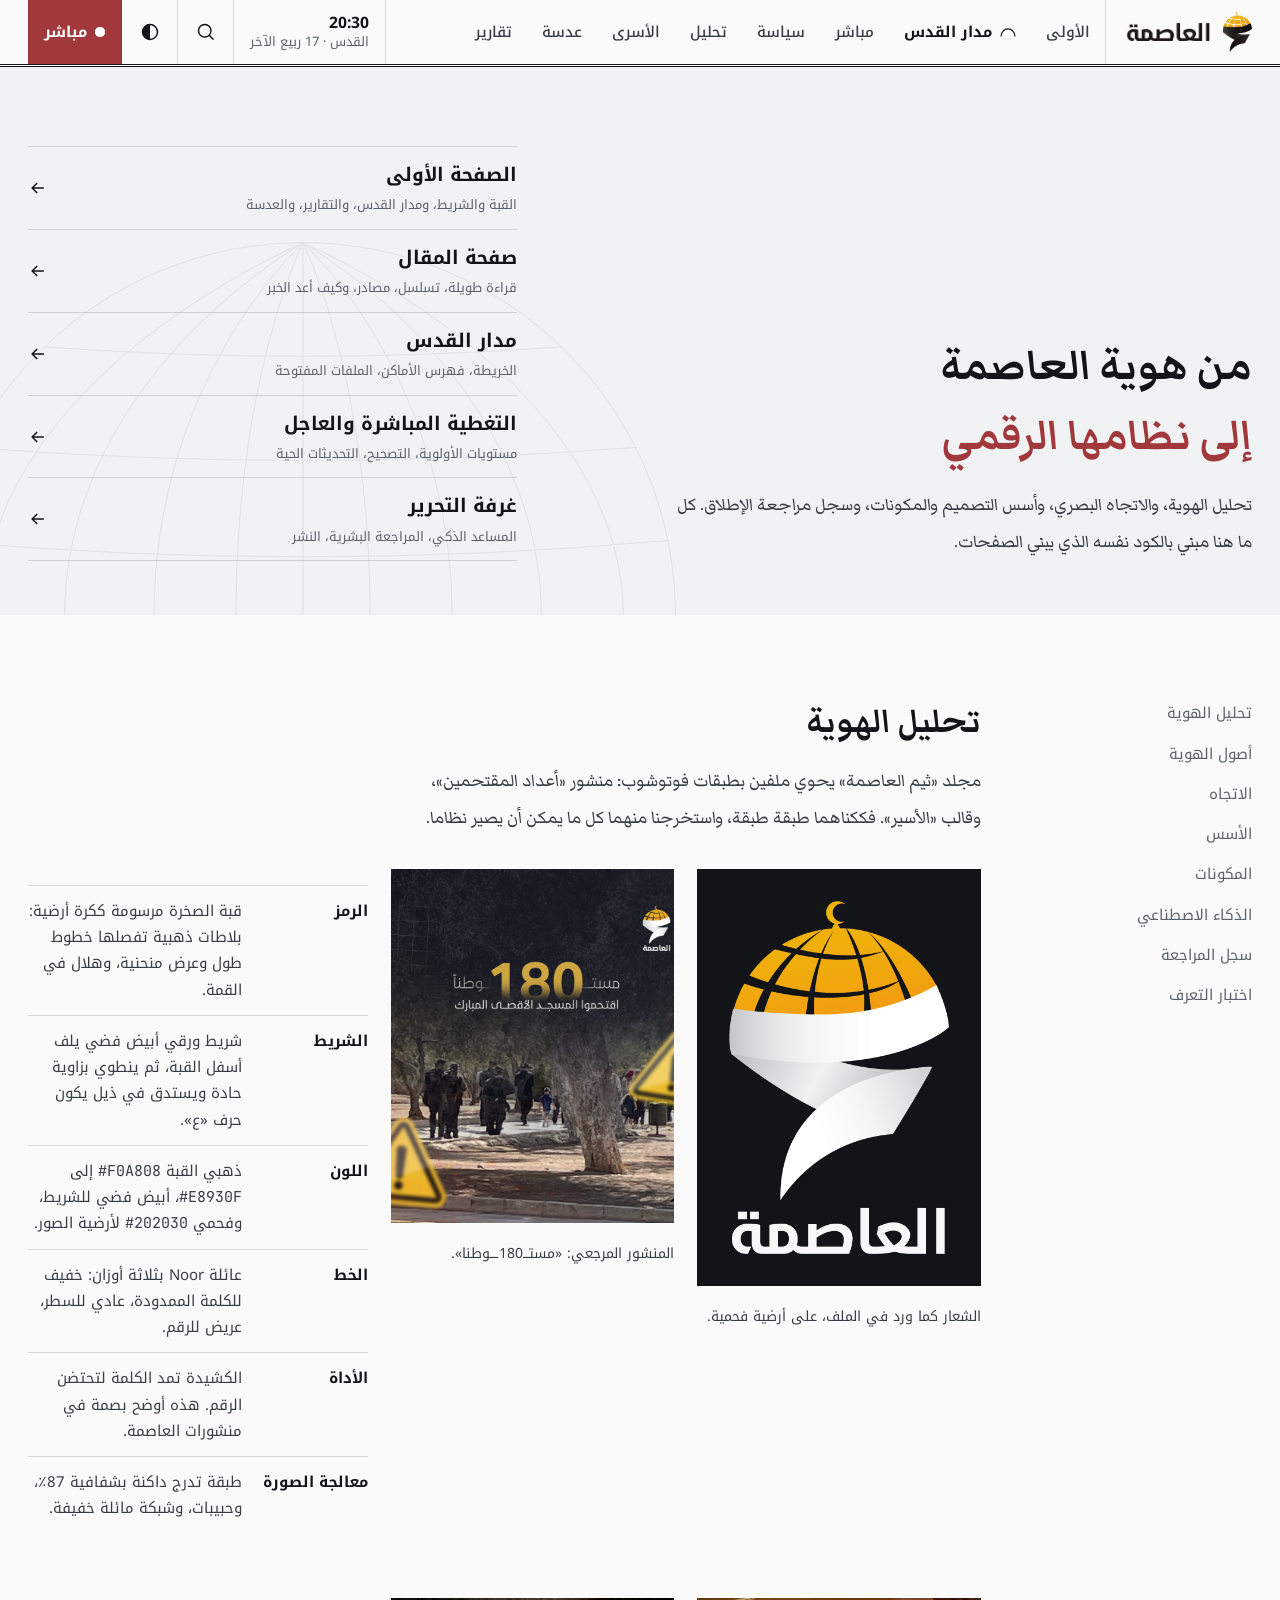
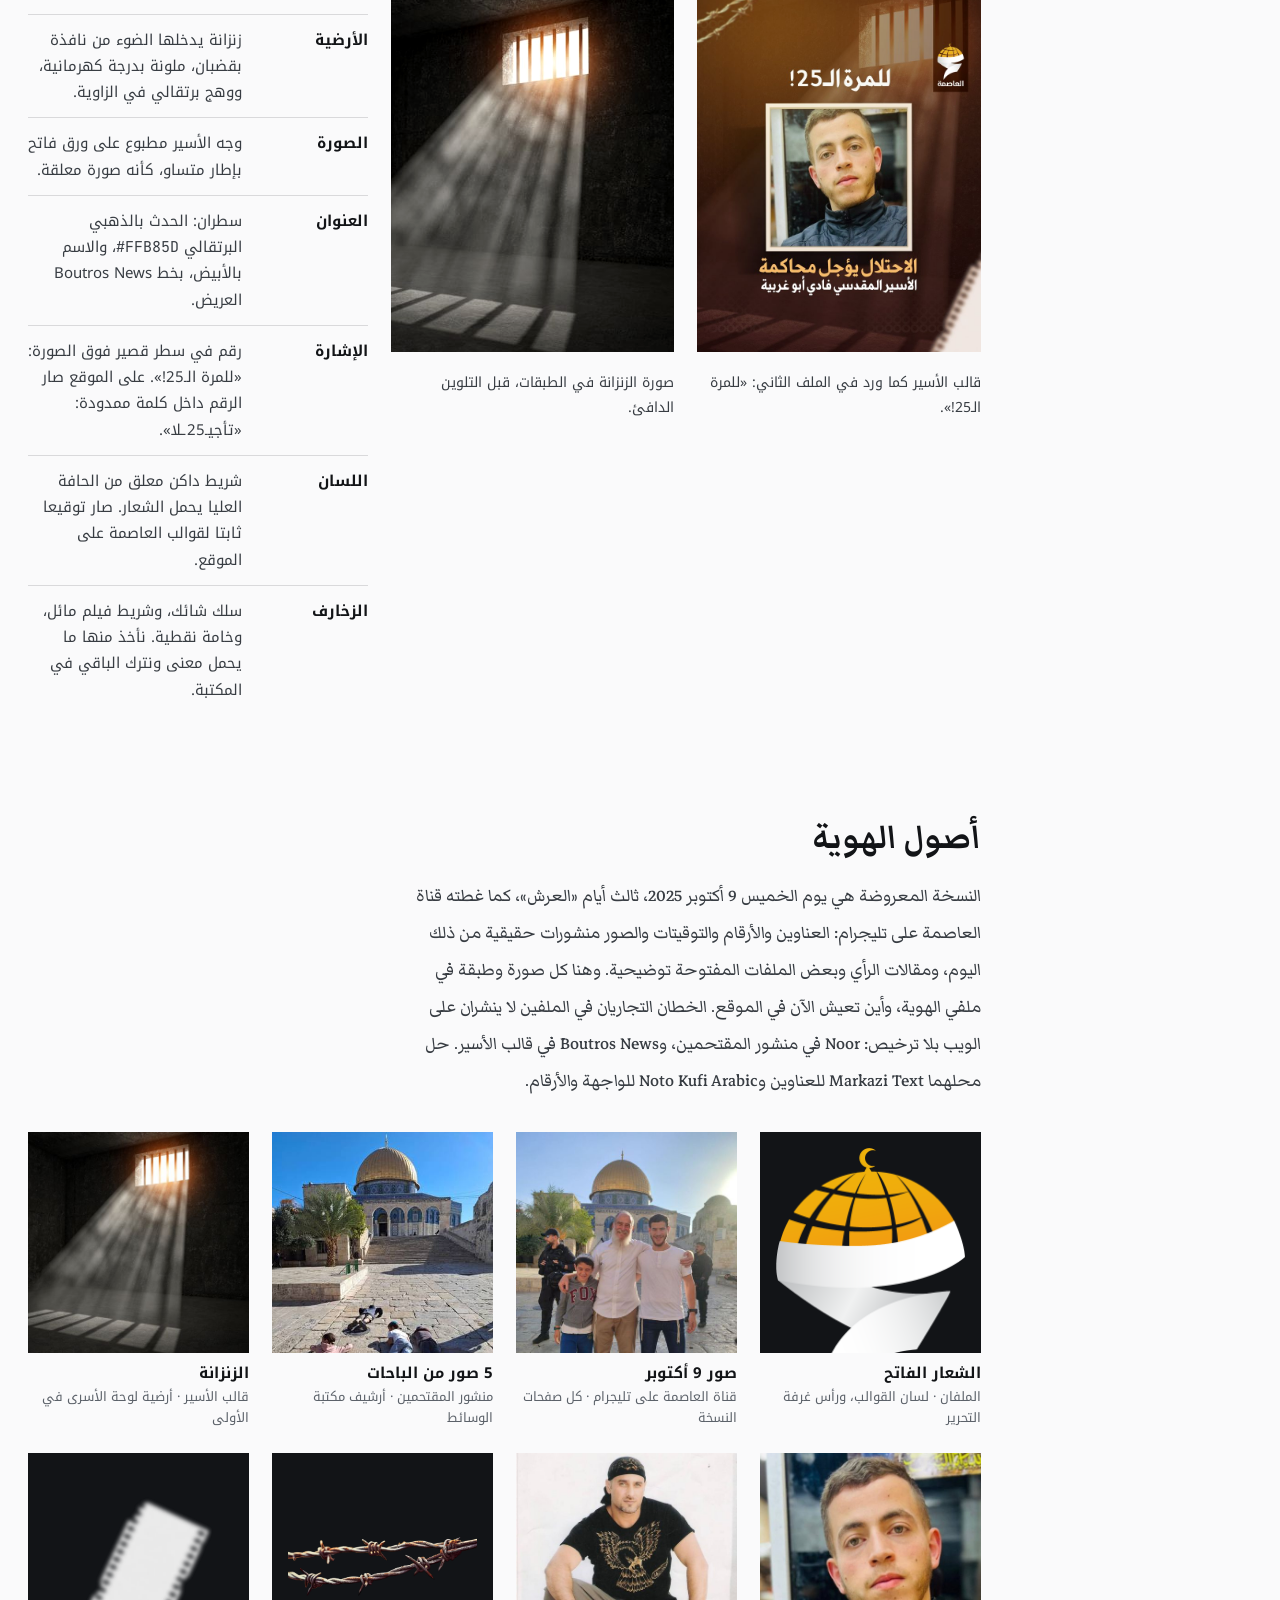
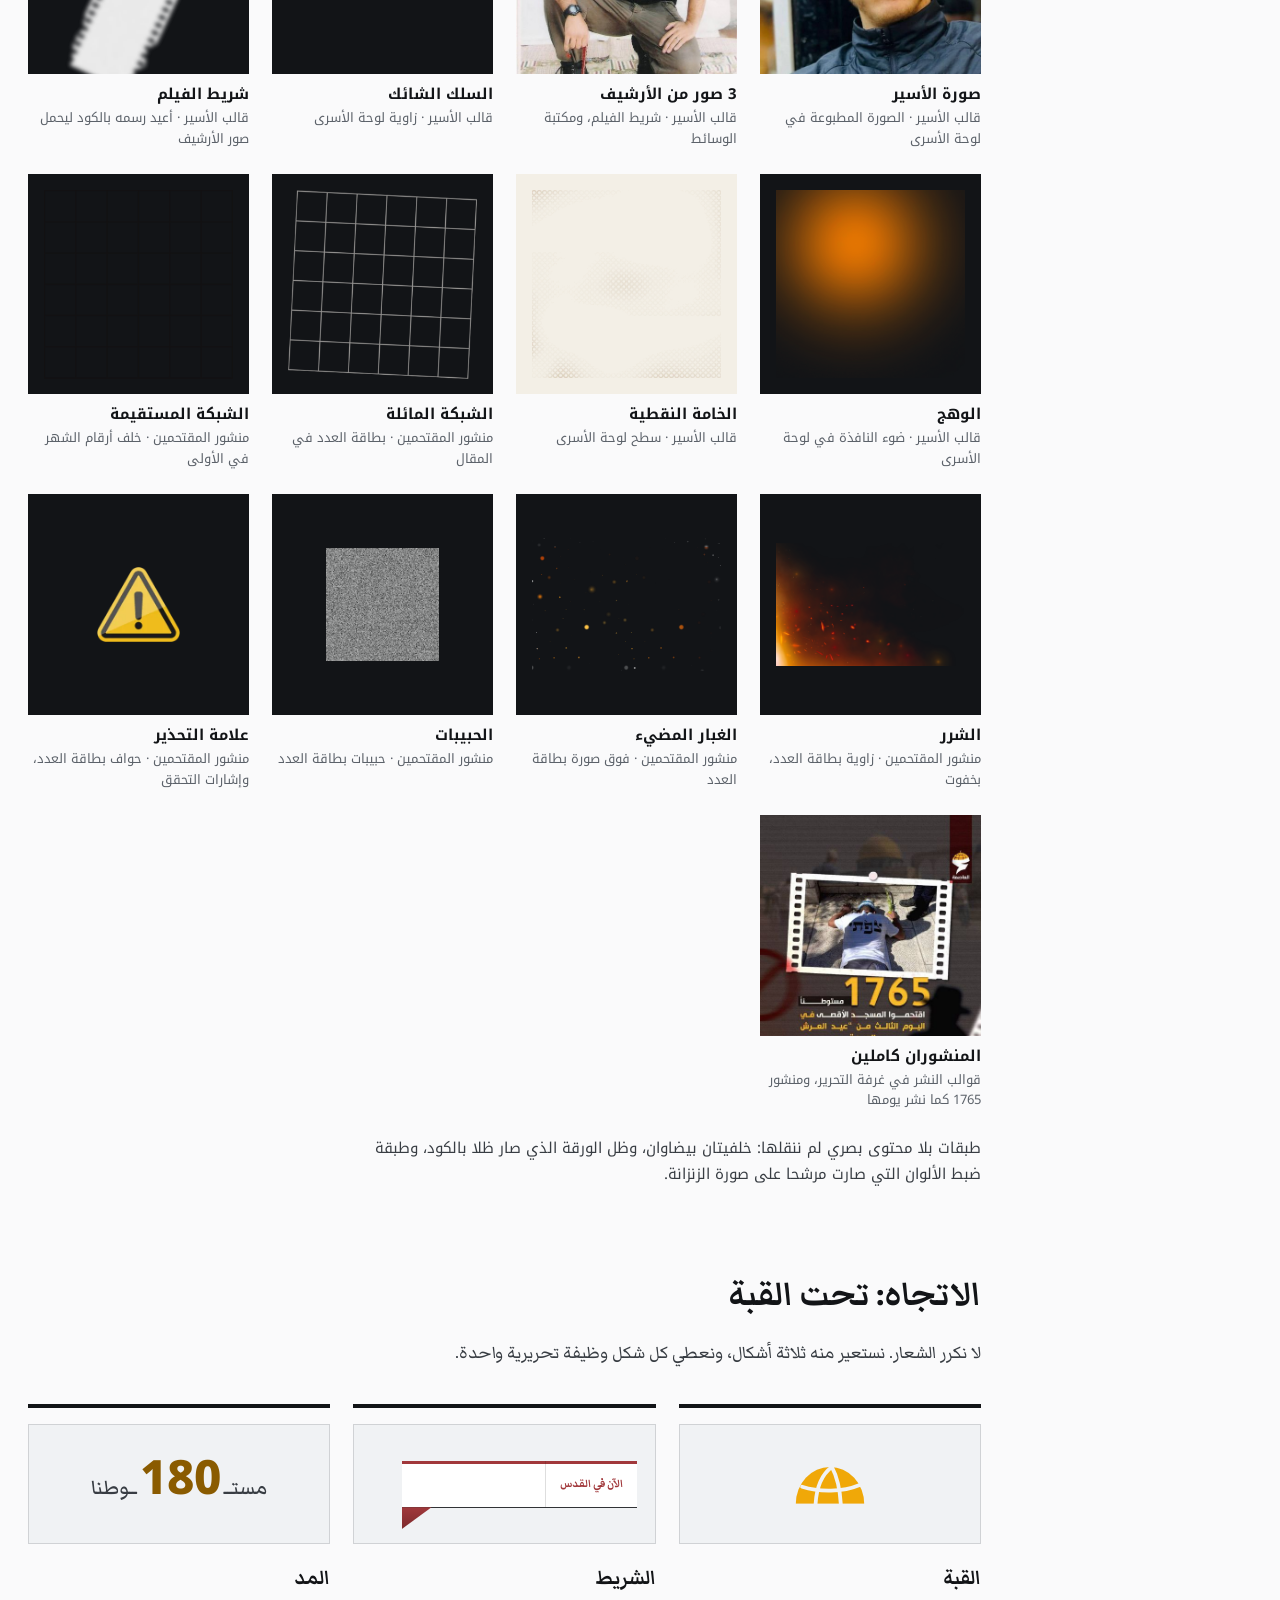
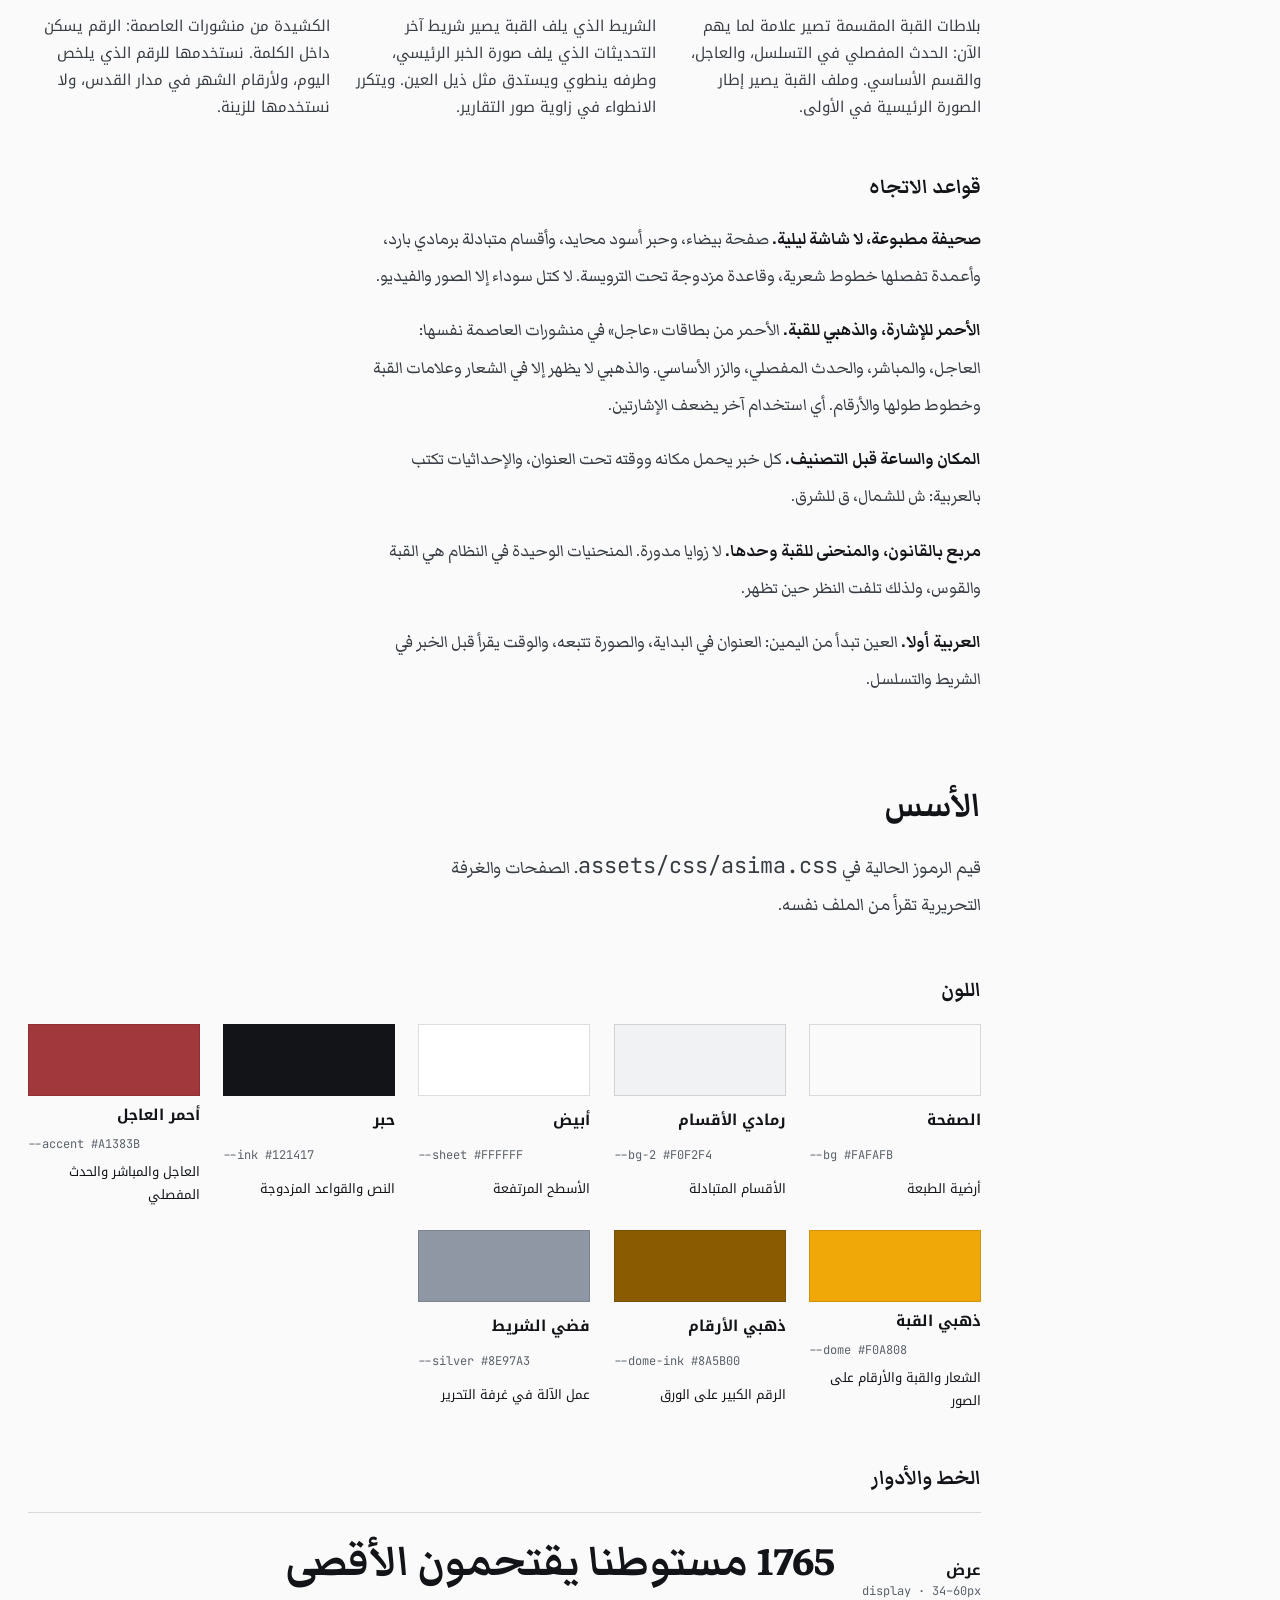
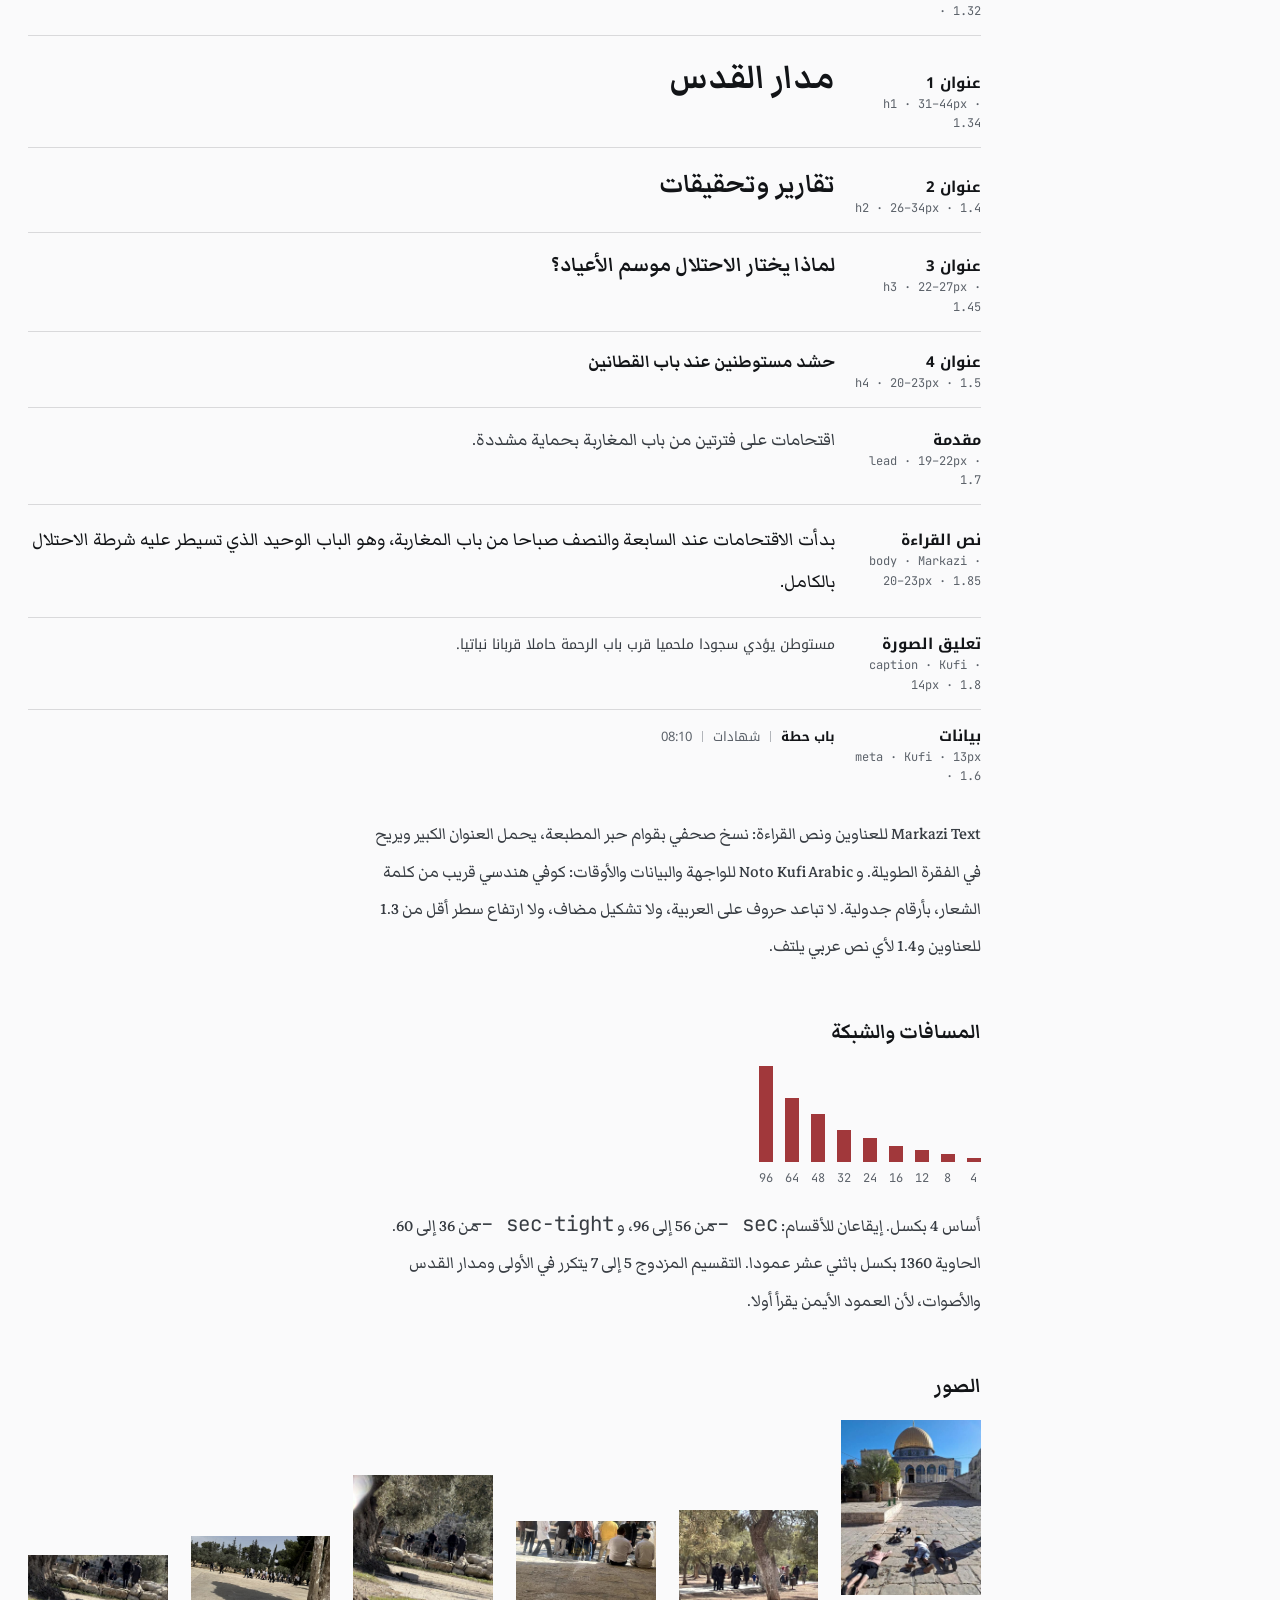
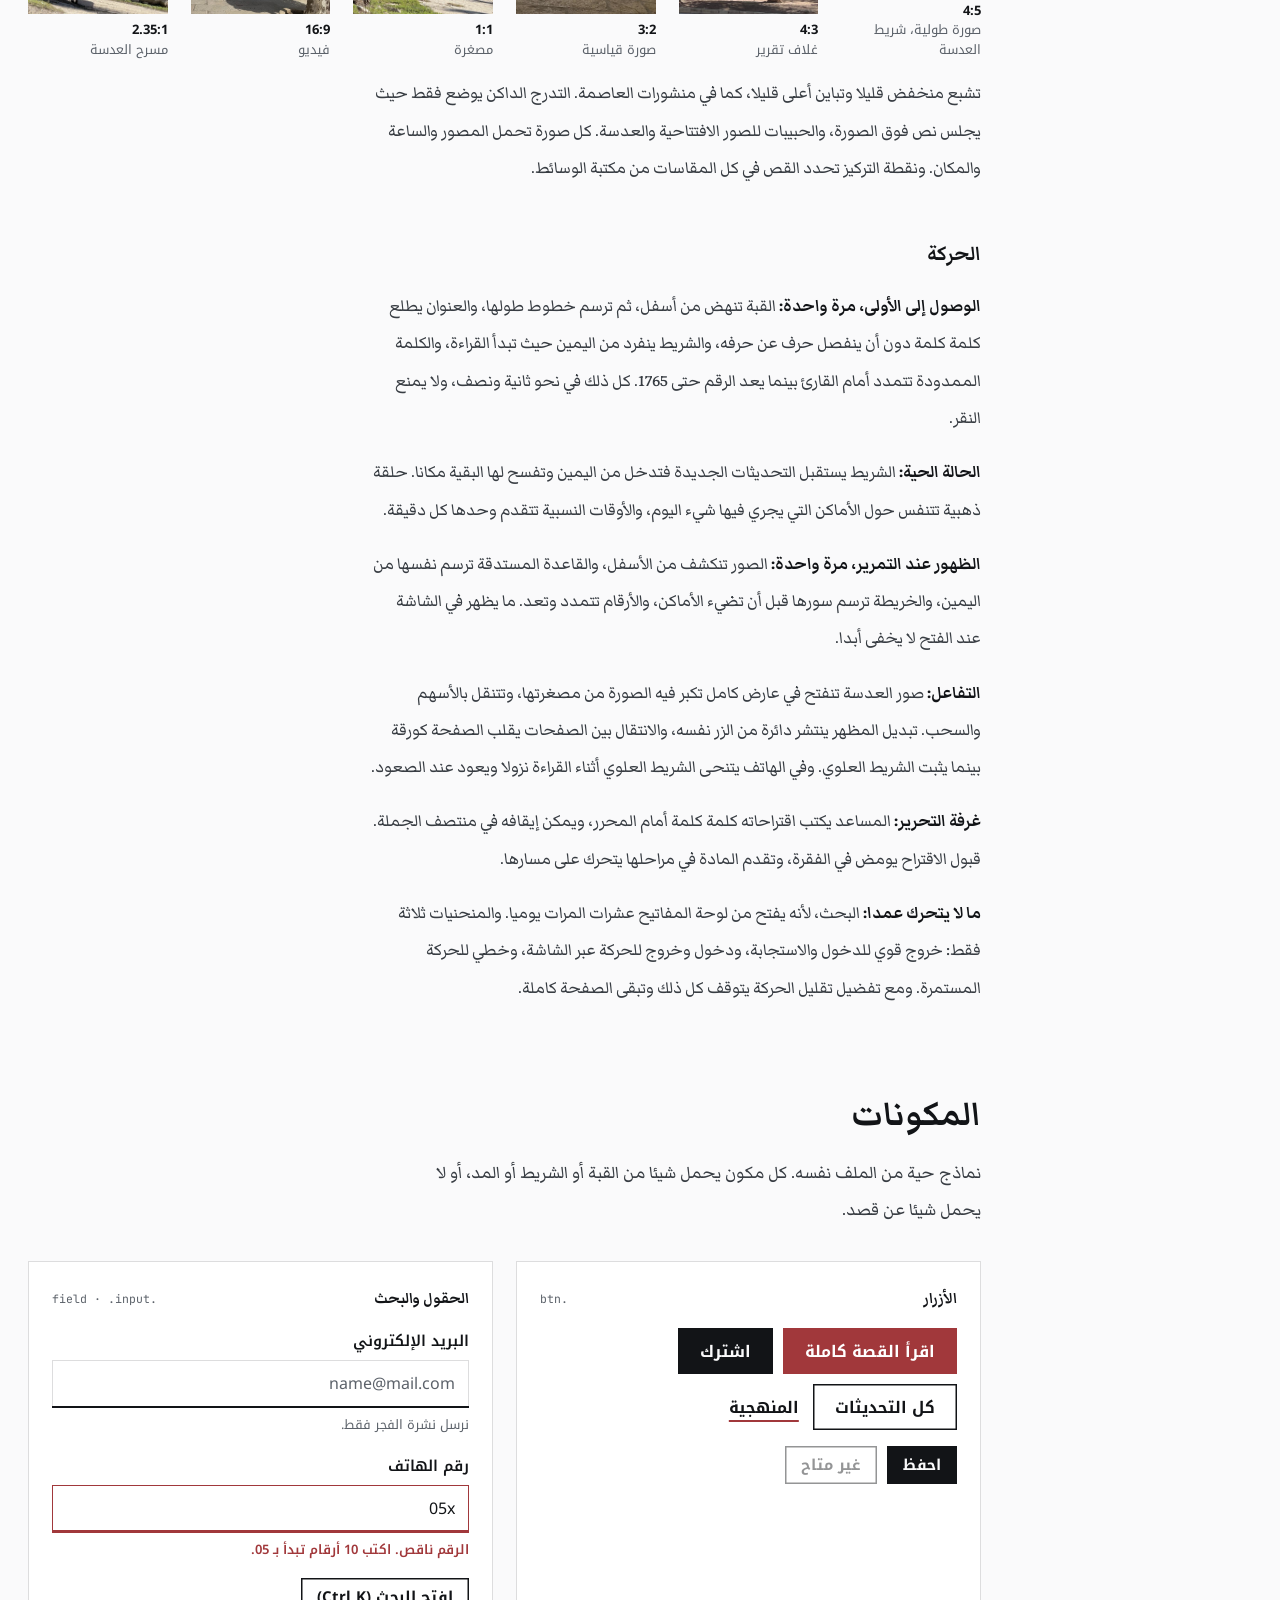
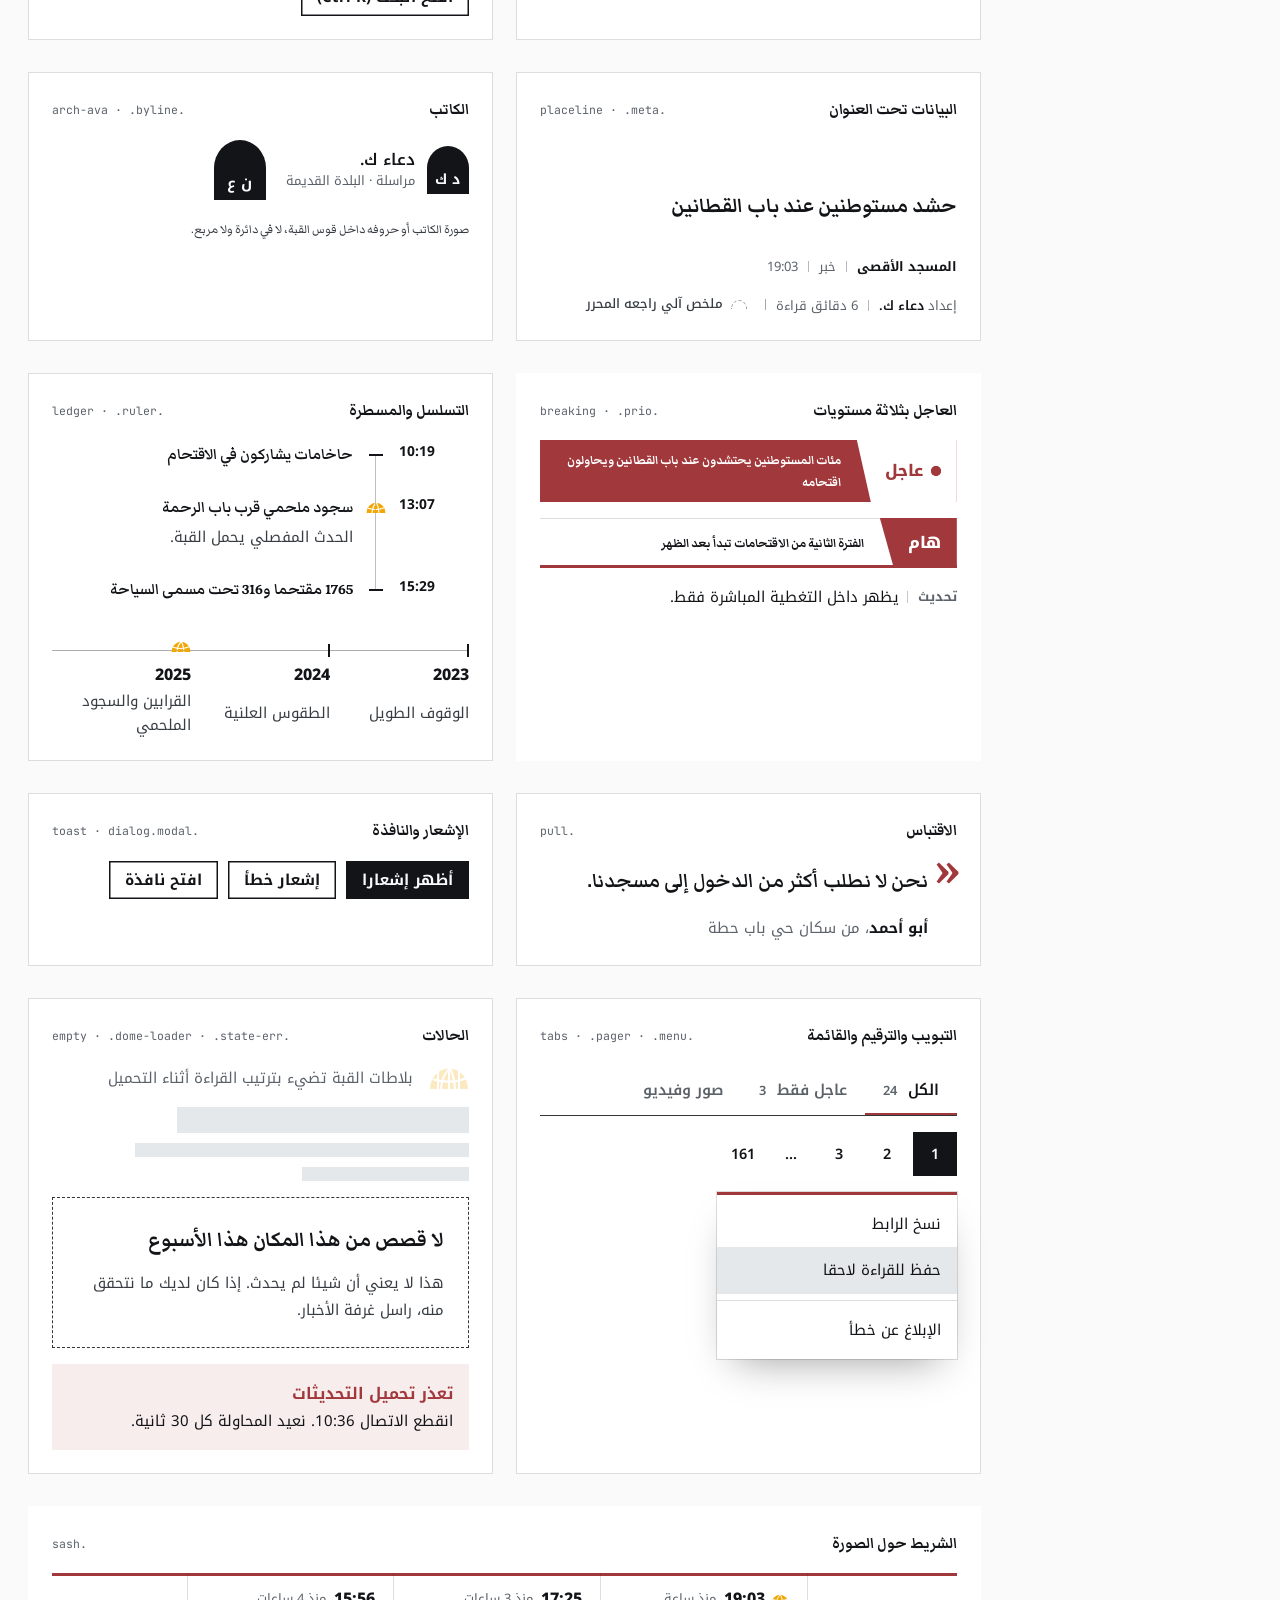
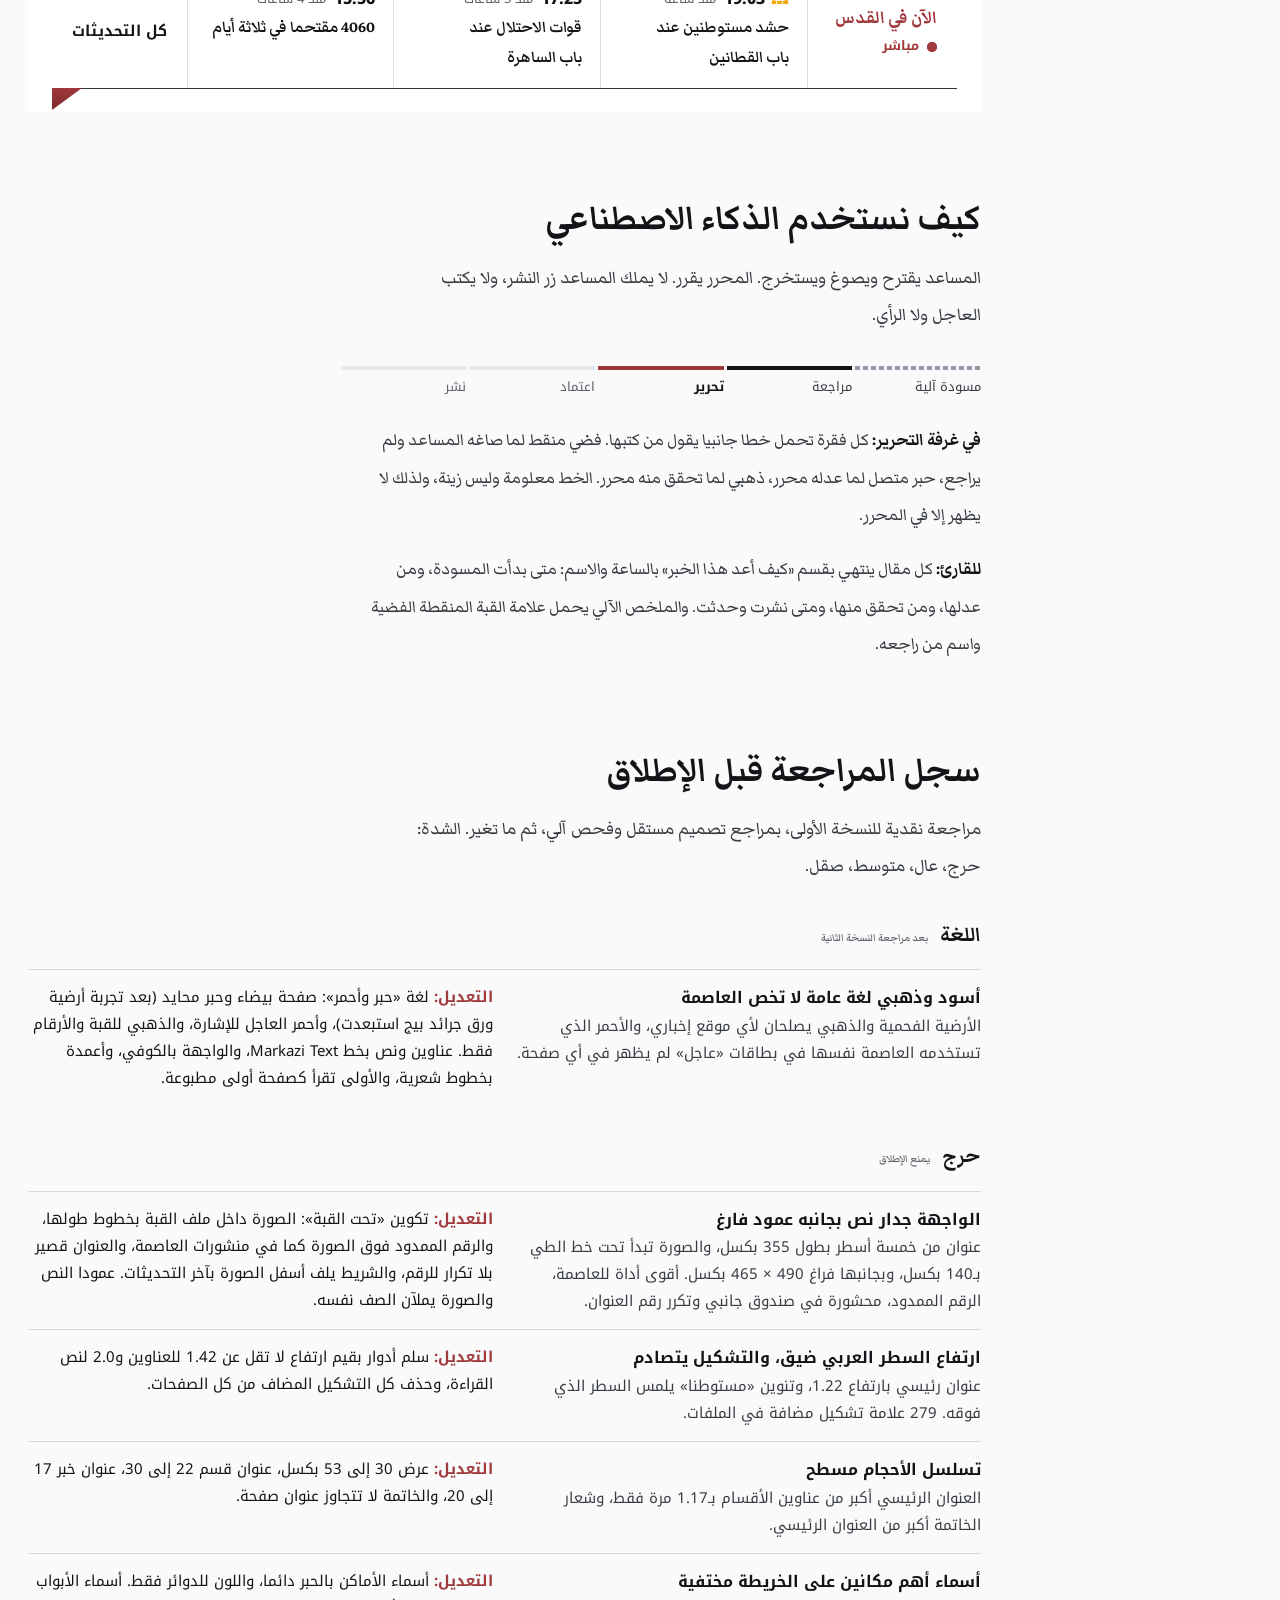
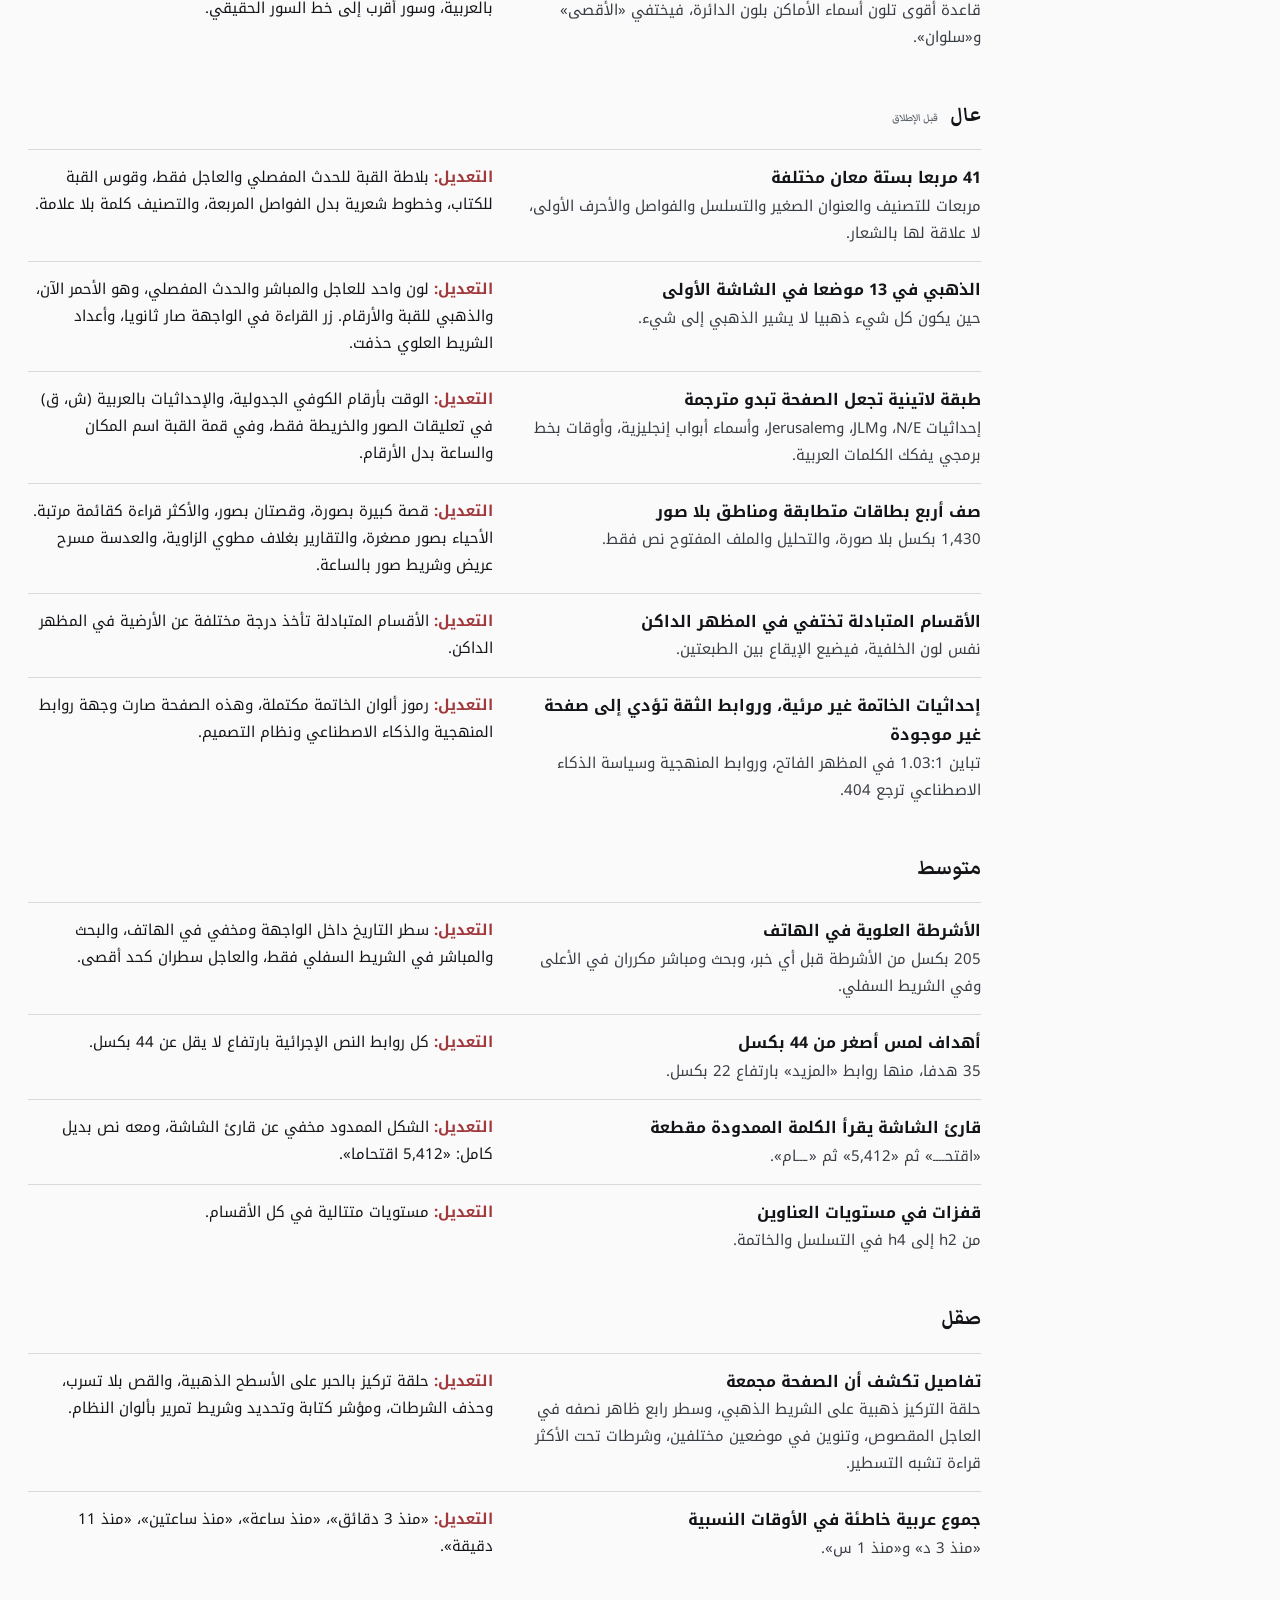
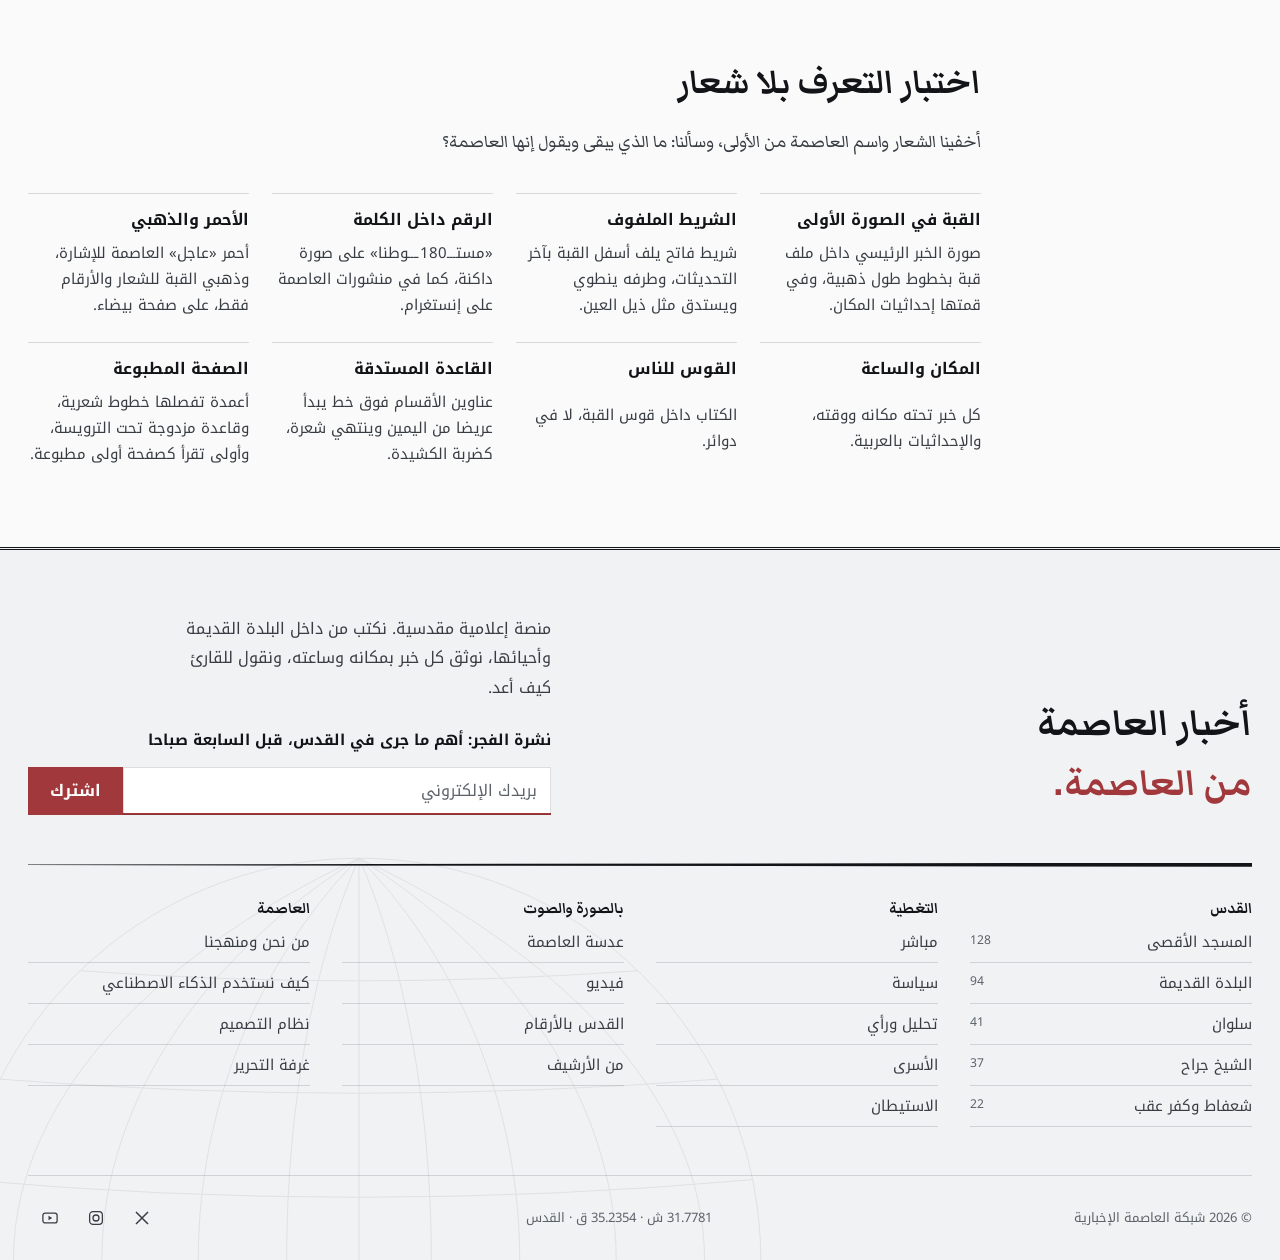
==== commit 3777ecea: "Drop the beige ground for white and cool grey; polish the home page - Palette: white page, cool grey" ====
--- a/index.html
+++ b/index.html
@@ -9,7 +9,7 @@
 <link rel="preconnect" href="https://fonts.googleapis.com">
 <link rel="preconnect" href="https://fonts.gstatic.com" crossorigin>
 <link rel="stylesheet" href="https://fonts.googleapis.com/css2?family=Markazi+Text:wght@400;500;600;700&family=Noto+Kufi+Arabic:wght@400;500;600;700;800&family=JetBrains+Mono:wght@400;600&display=swap">
-<link rel="stylesheet" href="assets/css/asima.css?v=27">
+<link rel="stylesheet" href="assets/css/asima.css?v=35">
 <style>
   .doc-hero { padding-block: var(--sec) var(--sec-tight); position: relative; overflow: clip; }
   .doc-hero__grid { display: grid; grid-template-columns: minmax(0, 7fr) minmax(0, 5fr); gap: var(--split-gap); align-items: end; }
@@ -232,7 +232,7 @@
         </div>
         <h3>قواعد الاتجاه</h3>
         <div class="prose">
-          <p><b>صحيفة مطبوعة، لا شاشة ليلية.</b> أرضية ورق جرائد، وحبر بني أسود، وأعمدة تفصلها خطوط شعرية، وقاعدة مزدوجة تحت الترويسة. لا كتل سوداء إلا الصور والفيديو.</p>
+          <p><b>صحيفة مطبوعة، لا شاشة ليلية.</b> صفحة بيضاء، وحبر أسود محايد، وأقسام متبادلة برمادي بارد، وأعمدة تفصلها خطوط شعرية، وقاعدة مزدوجة تحت الترويسة. لا كتل سوداء إلا الصور والفيديو.</p>
           <p><b>الأحمر للإشارة، والذهبي للقبة.</b> الأحمر من بطاقات «عاجل» في منشورات العاصمة نفسها: العاجل، والمباشر، والحدث المفصلي، والزر الأساسي. والذهبي لا يظهر إلا في الشعار وعلامات القبة وخطوط طولها والأرقام. أي استخدام آخر يضعف الإشارتين.</p>
           <p><b>المكان والساعة قبل التصنيف.</b> كل خبر يحمل مكانه ووقته تحت العنوان، والإحداثيات تكتب بالعربية: ش للشمال، ق للشرق.</p>
           <p><b>مربع بالقانون، والمنحنى للقبة وحدها.</b> لا زوايا مدورة. المنحنيات الوحيدة في النظام هي القبة والقوس، ولذلك تلفت النظر حين تظهر.</p>
@@ -247,10 +247,10 @@
 
         <h3>اللون</h3>
         <div class="swatches">
-          <div class="sw"><i style="background:#F3EEE4"></i><b>ورق الجرائد</b><code>--bg #F3EEE4</code><span>أرضية الطبعة</span></div>
-          <div class="sw"><i style="background:#ECE5D8"></i><b>ورق أعمق</b><code>--bg-2 #ECE5D8</code><span>الأقسام المتبادلة والخريطة</span></div>
-          <div class="sw"><i style="background:#FAF7F0"></i><b>ورق</b><code>--sheet #FAF7F0</code><span>الأسطح المرتفعة</span></div>
-          <div class="sw"><i style="background:#15110F"></i><b>حبر</b><code>--ink #15110F</code><span>النص والقواعد المزدوجة</span></div>
+          <div class="sw"><i style="background:#FAFAFB"></i><b>الصفحة</b><code>--bg #FAFAFB</code><span>أرضية الطبعة</span></div>
+          <div class="sw"><i style="background:#F0F2F4"></i><b>رمادي الأقسام</b><code>--bg-2 #F0F2F4</code><span>الأقسام المتبادلة</span></div>
+          <div class="sw"><i style="background:#FFFFFF"></i><b>أبيض</b><code>--sheet #FFFFFF</code><span>الأسطح المرتفعة</span></div>
+          <div class="sw"><i style="background:#121417"></i><b>حبر</b><code>--ink #121417</code><span>النص والقواعد المزدوجة</span></div>
           <div class="sw"><i style="background:#A1383B"></i><b>أحمر العاجل</b><code>--accent #A1383B</code><span>العاجل والمباشر والحدث المفصلي</span></div>
           <div class="sw"><i style="background:#F0A808"></i><b>ذهبي القبة</b><code>--dome #F0A808</code><span>الشعار والقبة والأرقام على الصور</span></div>
           <div class="sw"><i style="background:#8A5B00"></i><b>ذهبي الأرقام</b><code>--dome-ink #8A5B00</code><span>الرقم الكبير على الورق</span></div>
@@ -376,7 +376,7 @@
         <div class="audit" id="auditBody">
           <div class="audit-group">
             <h3>اللغة <small>بعد مراجعة النسخة الثانية</small></h3>
-            <div class="audit-row"><div><b>أسود وذهبي لغة عامة لا تخص العاصمة</b><p>الأرضية الفحمية والذهبي يصلحان لأي موقع إخباري، والأحمر الذي تستخدمه العاصمة نفسها في بطاقات «عاجل» لم يظهر في أي صفحة.</p></div><p class="fix">لغة «حبر وأحمر»: ورق جرائد وحبر بني أسود، وأحمر العاجل للإشارة، والذهبي للقبة والأرقام فقط. عناوين ونص بخط Markazi Text، والواجهة بالكوفي، وأعمدة بخطوط شعرية، والأولى تقرأ كصفحة أولى مطبوعة.</p></div>
+            <div class="audit-row"><div><b>أسود وذهبي لغة عامة لا تخص العاصمة</b><p>الأرضية الفحمية والذهبي يصلحان لأي موقع إخباري، والأحمر الذي تستخدمه العاصمة نفسها في بطاقات «عاجل» لم يظهر في أي صفحة.</p></div><p class="fix">لغة «حبر وأحمر»: صفحة بيضاء وحبر محايد (بعد تجربة أرضية ورق جرائد بيج استبعدت)، وأحمر العاجل للإشارة، والذهبي للقبة والأرقام فقط. عناوين ونص بخط Markazi Text، والواجهة بالكوفي، وأعمدة بخطوط شعرية، والأولى تقرأ كصفحة أولى مطبوعة.</p></div>
           </div>
           <div class="audit-group">
             <h3>حرج <small>يمنع الإطلاق</small></h3>
@@ -417,7 +417,7 @@
           <div><b>القبة في الصورة الأولى</b>صورة الخبر الرئيسي داخل ملف قبة بخطوط طول ذهبية، وفي قمتها إحداثيات المكان.</div>
           <div><b>الشريط الملفوف</b>شريط فاتح يلف أسفل القبة بآخر التحديثات، وطرفه ينطوي ويستدق مثل ذيل العين.</div>
           <div><b>الرقم داخل الكلمة</b>«مستـــ180ـــوطنا» على صورة داكنة، كما في منشورات العاصمة على إنستغرام.</div>
-          <div><b>الأحمر والذهبي</b>أحمر «عاجل» العاصمة للإشارة، وذهبي القبة للشعار والأرقام فقط، على ورق جرائد.</div>
+          <div><b>الأحمر والذهبي</b>أحمر «عاجل» العاصمة للإشارة، وذهبي القبة للشعار والأرقام فقط، على صفحة بيضاء.</div>
           <div><b>المكان والساعة</b>كل خبر تحته مكانه ووقته، والإحداثيات بالعربية.</div>
           <div><b>القوس للناس</b>الكتاب داخل قوس القبة، لا في دوائر.</div>
           <div><b>القاعدة المستدقة</b>عناوين الأقسام فوق خط يبدأ عريضا من اليمين وينتهي شعرة، كضربة الكشيدة.</div>
@@ -435,6 +435,6 @@
 </dialog>
 
 <footer data-coda></footer>
-<script src="assets/js/asima.js?v=22" defer></script>
+<script src="assets/js/asima.js?v=26" defer></script>
 </body>
 </html>
--- a/assets/css/asima.css
+++ b/assets/css/asima.css
@@ -4,44 +4,45 @@
      القبة   the segmented dome: markers, timeline nodes, the lead photo's frame
      الشريط  the paper ribbon that wraps the dome and folds into «ع»: the sash, the fold
      المد   the kashida stretch from the brand's posts: figures live inside words
-   «حبر وأحمر»: newsprint ground, brown-black ink, and the red of the network's own «عاجل» cards for what is urgent.
+   «حبر وأحمر»: a white page, neutral ink, and the red of the network's own «عاجل» cards for what is urgent.
    Gold is only the dome: the logo, dome marks, figures set on photographs, the Haram on the map.
    ========================================================================== */
 
 /* ---------- 1. Tokens ---------- */
 :root {
-  /* Color — «حبر وأحمر»: newsprint, brown-black ink, the network's red; gold for the dome alone */
-  --bg: #F3EEE4;            /* newsprint */
-  --bg-2: #ECE5D8;          /* a deeper sheet: alternate sections */
-  --sheet: #FAF7F0;
-  --sunk: #E5DDCF;
-  --ink: #15110F;
-  --ink-2: #3D3632;
-  --ink-3: #665D56;
-  --rule: rgba(21, 17, 15, .16);
-  --rule-strong: rgba(21, 17, 15, .86);
+  /* Color — «حبر وأحمر»: a white page, neutral ink, the network's red; gold for the dome alone.
+     Cool greys only — no warm paper tint, so photographs and the red carry all the colour. */
+  --bg: #FAFAFB;            /* the page */
+  --bg-2: #F0F2F4;          /* alternate sections: a cool grey band */
+  --sheet: #FFFFFF;         /* raised surfaces */
+  --sunk: #E5E8EB;
+  --ink: #121417;
+  --ink-2: #383D43;
+  --ink-3: #5C626A;
+  --rule: rgba(18, 20, 23, .14);
+  --rule-strong: rgba(18, 20, 23, .86);
   --accent: #A1383B;        /* the red of Al-Asima's own «عاجل» cards */
   --accent-deep: #7C2A2C;
-  --accent-ink: #A1383B;    /* red as text on newsprint (AA) */
+  --accent-ink: #A1383B;    /* red as text on the page (AA) */
   --on-accent: #FFFFFF;
   --dome: #F0A808;          /* the dome: logo, dome marks, figures on photographs */
   --dome-deep: #E8930F;
-  --dome-ink: #8A5B00;      /* the dome's gold as figures on newsprint (large text, AA) */
-  --on-dome: #15110F;
+  --dome-ink: #8A5B00;      /* the dome's gold as figures on the page (large text, AA) */
+  --on-dome: #121417;
   --gold: var(--dome); --gold-deep: var(--dome-deep); --gold-ink: var(--dome-ink); --on-gold: var(--on-dome);   /* v1 names */
   --silver: #8E97A3;        /* the ribbon — machine work */
   --silver-soft: rgba(142, 151, 163, .18);
-  --paper: #FAF7F0;         /* the sash surface */
-  --paper-ink: #15110F;
-  --fold: #7C2A2C;          /* the sash's underside where it folds: red on newsprint */
-  --map-bg: #EEE7D9;        /* the printed map */
+  --paper: #FFFFFF;         /* the sash surface */
+  --paper-ink: #121417;
+  --fold: #7C2A2C;          /* the sash's underside where it folds */
+  --map-bg: #EDEFF1;        /* the printed map */
   --alert: #A1383B;
   --on-alert: #FFFFFF;
   --ok: #2D7A57;
-  --scrim: rgba(21, 17, 15, .6);
-  --shade: linear-gradient(180deg, rgba(21,17,15,0) 32%, rgba(21,17,15,.86) 100%);
-  --night: #15110F;         /* now only behind photographs and video */
-  --night-fg: #F3EEE4;
+  --scrim: rgba(18, 20, 23, .6);
+  --shade: linear-gradient(180deg, rgba(18,20,23,0) 32%, rgba(18,20,23,.86) 100%);
+  --night: #121417;         /* only behind photographs and video */
+  --night-fg: #FAFAFB;
 
   /* Type families */
   --f-display: "Noto Kufi Arabic", "Segoe UI", Tahoma, sans-serif;     /* interface: navigation, labels, data */
@@ -99,28 +100,28 @@
 
 @media (prefers-color-scheme: dark) {
   :root:not([data-theme="light"]) {
-    --bg: #15110F; --bg-2: #100D0B; --sheet: #1E1916; --sunk: #0E0B0A; --night: #0E0B0A; --map-bg: #1E1916;
-    --ink: #F1EBDF; --ink-2: #CFC6B8; --ink-3: #A0968A;
-    --rule: rgba(241, 235, 223, .14); --rule-strong: rgba(241, 235, 223, .8);
-    --accent: #D9585B; --accent-ink: #E88A8C; --accent-deep: #A1383B; --on-accent: #15110F;
+    --bg: #111315; --bg-2: #0B0C0E; --sheet: #1A1D21; --sunk: #08090A; --night: #08090A; --map-bg: #191C1F;
+    --ink: #ECEEF0; --ink-2: #C3C8CE; --ink-3: #969DA6;
+    --rule: rgba(236, 238, 240, .14); --rule-strong: rgba(236, 238, 240, .8);
+    --accent: #D9585B; --accent-ink: #E88A8C; --accent-deep: #A1383B; --on-accent: #111315;
     --dome-ink: #F0A808; --silver: #9AA3AF; --silver-soft: rgba(154, 163, 175, .16);
-    --paper: #1E1916; --paper-ink: #F1EBDF; --fold: #A1383B;
-    --alert: #E0676A; --on-alert: #15110F; --ok: #5CC497; --scrim: rgba(0,0,0,.7);
+    --paper: #1A1D21; --paper-ink: #ECEEF0; --fold: #A1383B;
+    --alert: #E0676A; --on-alert: #111315; --ok: #5CC497; --scrim: rgba(0,0,0,.7);
     color-scheme: dark;
   }
 }
 :root[data-theme="dark"] {
-  --bg: #15110F; --bg-2: #100D0B; --sheet: #1E1916; --sunk: #0E0B0A; --night: #0E0B0A; --map-bg: #1E1916;
-  --ink: #F1EBDF; --ink-2: #CFC6B8; --ink-3: #A0968A;
-  --rule: rgba(241, 235, 223, .14); --rule-strong: rgba(241, 235, 223, .8);
-  --accent: #D9585B; --accent-ink: #E88A8C; --accent-deep: #A1383B; --on-accent: #15110F;
+  --bg: #111315; --bg-2: #0B0C0E; --sheet: #1A1D21; --sunk: #08090A; --night: #08090A; --map-bg: #191C1F;
+  --ink: #ECEEF0; --ink-2: #C3C8CE; --ink-3: #969DA6;
+  --rule: rgba(236, 238, 240, .14); --rule-strong: rgba(236, 238, 240, .8);
+  --accent: #D9585B; --accent-ink: #E88A8C; --accent-deep: #A1383B; --on-accent: #111315;
   --dome-ink: #F0A808; --silver: #9AA3AF; --silver-soft: rgba(154, 163, 175, .16);
-  --paper: #1E1916; --paper-ink: #F1EBDF; --fold: #A1383B;
-  --alert: #E0676A; --on-alert: #15110F; --ok: #5CC497; --scrim: rgba(0,0,0,.7);
+  --paper: #1A1D21; --paper-ink: #ECEEF0; --fold: #A1383B;
+  --alert: #E0676A; --on-alert: #111315; --ok: #5CC497; --scrim: rgba(0,0,0,.7);
   color-scheme: dark;
 }
 
-/* «الطبعة» — sections once set at night are now a deeper sheet of the same paper: rhythm comes from rules, not from black */
+/* «الطبعة» — sections once set at night are now a cool grey band: rhythm comes from rules, not from black */
 .night { --bg: var(--bg-2); background: var(--bg); color: var(--ink); }
 
 /* ---------- 2. Base ---------- */
@@ -394,7 +395,7 @@
 @media (hover: hover) and (pointer: fine) { a:hover .frame img, a.frame:hover img { transform: scale(1.025); filter: saturate(1) contrast(1.04); } }
 .r-4x5 { aspect-ratio: 4 / 5; } .r-4x3 { aspect-ratio: 4 / 3; } .r-3x2 { aspect-ratio: 3 / 2; } .r-1x1 { aspect-ratio: 1; } .r-16x9 { aspect-ratio: 16 / 9; } .r-21x9 { aspect-ratio: 21 / 9; }
 .frame--shade::before { content: ""; position: absolute; inset: 0; z-index: 1; background: var(--shade); pointer-events: none; }
-.frame__over { position: absolute; inset-inline: 0; bottom: 0; z-index: 2; padding: var(--s-5); color: #F2F0EB; --ink: #F2F0EB; --ink-2: rgba(242,240,235,.85); --ink-3: rgba(242,240,235,.72); }
+.frame__over { position: absolute; inset-inline: 0; bottom: 0; z-index: 2; padding: var(--s-5); color: #F4F5F6; --ink: #F4F5F6; --ink-2: rgba(244,245,246,.85); --ink-3: rgba(244,245,246,.72); }
 .frame__badge { position: absolute; z-index: 2; top: 0; inset-inline-start: 0; display: flex; align-items: center; gap: 8px; background: var(--night); color: var(--night-fg); font-size: var(--fs-meta); font-weight: 700; padding: 6px 12px 6px 22px; clip-path: polygon(0 0, 100% 0, 100% 100%, 12px 100%); }
 .frame__badge--gold { background: var(--accent); color: var(--on-accent); }
 .cap { display: flex; flex-wrap: wrap; align-items: baseline; gap: 4px 14px; margin-top: 10px; font-size: var(--fs-meta); color: var(--ink-3); line-height: var(--lh-meta); }
@@ -405,9 +406,10 @@
 @media (hover: hover) and (pointer: fine) { a:hover .play__btn, .play:hover .play__btn { transform: translateY(-3px); } }
 
 /* Cover — image-led story with the headline set inside the photograph */
-.cover { position: relative; display: block; color: #F2F0EB; }
-.cover .frame::before { content: ""; position: absolute; inset: 0; z-index: 1; background: linear-gradient(180deg, rgba(16,18,21,0) 35%, rgba(16,18,21,.88) 100%); }
-.cover__text { position: absolute; inset-inline: 0; bottom: 0; z-index: 2; display: grid; gap: 6px; padding: var(--s-5); --ink: #F2F0EB; --ink-3: rgba(242,240,235,.72); }
+/* report covers: the picture or map above, the headline under it on the page — nothing written over an image */
+.cover { position: relative; display: grid; gap: var(--s-3); align-content: start; color: var(--ink); }
+.cover__text { display: grid; gap: 6px; }
+@media (hover: hover) and (pointer: fine) { .cover:hover .cover__h { text-decoration: underline; text-decoration-color: var(--accent); text-decoration-thickness: 2px; text-underline-offset: 6px; } }
 .cover__h { font-family: var(--f-head); font-size: var(--fs-h3); font-weight: 700; line-height: var(--lh-h3); text-wrap: balance; }
 
 /* ---------- 9. Story units — rules and rhythm, not boxes ---------- */
@@ -624,7 +626,7 @@
 .coda__statement { padding-block: var(--s-8) var(--s-7); display: grid; grid-template-columns: minmax(0, 1.25fr) minmax(0, 1fr); gap: var(--s-7); align-items: end; }
 .coda__statement h2 { font-family: var(--f-head); font-size: clamp(2.1rem, 1.4rem + 1.9vw, 2.9rem); font-weight: 700; line-height: 1.3; }
 .coda__statement h2 em { font-style: normal; color: var(--accent-ink); }
-.coda__statement p { color: var(--ink-2); max-width: 46ch; font-size: var(--fs-ui); line-height: 1.85; }
+.coda__statement p { color: var(--ink-2); max-width: 46ch; font-size: var(--fs-ui); line-height: 1.85; text-wrap: pretty; }
 .coda__index { display: grid; grid-template-columns: repeat(4, minmax(0, 1fr)); gap: var(--s-6); padding-block: var(--s-6) var(--s-7); position: relative; }
 .coda__index::before { content: ""; position: absolute; inset-inline: 0; top: 0; height: 4px; background: var(--ink); clip-path: polygon(0 42%, 100% 0, 100% 100%, 0 58%); }
 .coda__index h4 { font-family: var(--f-display); font-size: var(--fs-small); font-weight: 700; color: var(--ink); margin-bottom: 10px; }
@@ -722,15 +724,15 @@
 /* 19e. Lens — the stage breathes slowly; the contact sheet opens into a viewer */
 .lens__stage img { animation: ken 26s linear infinite alternate; transform-origin: 60% 50%; }
 @keyframes ken { from { transform: scale(1); } to { transform: scale(1.07) translateX(-1.5%); } }
-dialog.viewer { border: 0; padding: 0; margin: auto; width: 100vw; height: 100%; max-width: none; max-height: none; background: #08090B; color: #ECE9E2; overflow: hidden; }
+dialog.viewer { border: 0; padding: 0; margin: auto; width: 100vw; height: 100%; max-width: none; max-height: none; background: #08090B; color: #EDEEF0; overflow: hidden; }
 dialog.viewer::backdrop { background: rgba(8, 9, 11, .97); }
 dialog.viewer[open] { display: grid; grid-template-rows: auto minmax(0, 1fr) auto; }
-.viewer__bar { display: flex; justify-content: space-between; align-items: center; gap: 12px; padding: 12px var(--gutter); font-size: var(--fs-small); color: #C2BFB7; }
-.viewer__bar b { color: #ECE9E2; font-weight: 700; }
+.viewer__bar { display: flex; justify-content: space-between; align-items: center; gap: 12px; padding: 12px var(--gutter); font-size: var(--fs-small); color: #C3C7CC; }
+.viewer__bar b { color: #EDEEF0; font-weight: 700; }
 .viewer__stage { position: relative; display: grid; place-items: center; min-height: 0; padding-inline: clamp(56px, 7vw, 96px); touch-action: pan-y; }
 .viewer__stage img { position: absolute; inset: 0; margin: auto; max-width: calc(100% - 2 * clamp(56px, 7vw, 96px)); max-height: calc(100% - 8px); width: auto; height: auto; object-fit: contain; view-transition-name: lens-photo; transition: opacity 200ms ease, filter 200ms ease; }
 .viewer__stage img.is-swapping { opacity: .55; filter: blur(3px); }
-.viewer__nav { position: absolute; top: 50%; width: 52px; height: 52px; display: grid; place-items: center; transform: translateY(-50%); background: rgba(236,233,226,.08); border: 0; color: #ECE9E2; transition: background var(--d-2) ease, transform 160ms var(--ease); }
+.viewer__nav { position: absolute; top: 50%; width: 52px; height: 52px; display: grid; place-items: center; transform: translateY(-50%); background: rgba(237,238,240,.08); border: 0; color: #EDEEF0; transition: background var(--d-2) ease, transform 160ms var(--ease); }
 .viewer__nav:active { transform: translateY(-50%) scale(.97); }
 .viewer__nav svg { width: 22px; height: 22px; }
 .viewer__nav--next { inset-inline-end: clamp(8px, 2vw, 24px); }
@@ -738,17 +740,17 @@
 .viewer__nav--prev svg { transform: scaleX(-1); }
 .viewer__cap { display: grid; gap: 4px; padding: 14px var(--gutter) calc(18px + env(safe-area-inset-bottom, 0px)); max-width: 80ch; }
 .viewer__cap time { color: var(--dome); font-weight: 800; font-variant-numeric: tabular-nums; }
-.viewer__cap p { font-size: var(--fs-ui); line-height: 1.8; color: #ECE9E2; }
-.viewer__cap a { color: #ECE9E2; text-decoration: underline; text-decoration-color: var(--accent); text-underline-offset: 6px; font-weight: 700; font-size: var(--fs-small); justify-self: start; }
+.viewer__cap p { font-size: var(--fs-ui); line-height: 1.8; color: #EDEEF0; }
+.viewer__cap a { color: #EDEEF0; text-decoration: underline; text-decoration-color: var(--accent); text-underline-offset: 6px; font-weight: 700; font-size: var(--fs-small); justify-self: start; }
 .viewer__strip { display: flex; gap: 6px; justify-content: center; padding-bottom: 6px; }
-.viewer__strip button { width: 34px; height: 4px; border: 0; padding: 0; background: rgba(236,233,226,.25); transition: background var(--d-2) ease; }
+.viewer__strip button { width: 34px; height: 4px; border: 0; padding: 0; background: rgba(237,238,240,.25); transition: background var(--d-2) ease; }
 .viewer__strip button[aria-current="true"] { background: var(--dome); }
-@media (hover: hover) and (pointer: fine) { .viewer__nav:hover { background: rgba(236,233,226,.16); } }
+@media (hover: hover) and (pointer: fine) { .viewer__nav:hover { background: rgba(237,238,240,.16); } }
 ::view-transition-group(lens-photo) { animation-duration: 420ms; animation-timing-function: var(--ease-in-out); }
 
 /* 19f. Ribbon on scroll — on phones it steps aside while reading down and returns on the way up */
 .ribbon { transition: transform 260ms var(--ease), box-shadow 260ms ease; }
-.ribbon.is-scrolled { box-shadow: 0 12px 24px -20px rgba(21,17,15,.5); }
+.ribbon.is-scrolled { box-shadow: 0 12px 24px -20px rgba(18,20,23,.5); }
 @media (max-width: 860px) { .ribbon.is-away { transform: translateY(-100%); } }
 
 /* 19g. Between pages — the ribbon holds still, the page beneath turns like a sheet */
@@ -786,7 +788,8 @@
 /* ---------- 20. «مدار القدس» — the orbit map, printed ----------
    Real geometry, metres around the Dome, set like a newspaper map: ink lines on paper, the Haram and the Dome in gold,
    today's activity and the incursion route in red. */
-.omap { --m-ink: var(--ink); --m-halo: var(--map-bg); --m-green: #6B7B3E; --m-water: #4E7A93;
+.omap, .locator { --m-ink: var(--ink); --m-halo: var(--map-bg); --m-green: #6B7B3E; --m-water: #4E7A93; }
+.omap {
   position: relative; aspect-ratio: 5 / 6; max-height: 86vh; width: 100%; background: var(--map-bg); overflow: hidden; isolation: isolate; contain: layout paint; color: var(--m-ink); box-shadow: inset 0 0 0 1px var(--rule-strong); }
 .omap__svg { position: absolute; inset: 0; width: 100%; height: 100%; display: block; }
 .omap__grat line { stroke: color-mix(in srgb, var(--m-ink) 7%, transparent); stroke-width: 1; vector-effect: non-scaling-stroke; }
@@ -798,22 +801,22 @@
 .omap__dome { fill: var(--dome); }
 .omap__qibli { fill: color-mix(in srgb, var(--m-ink) 45%, transparent); }
 /* the printed base: built-up land as a tint, green and cemeteries, dashed wadis, streets by class with cased main roads */
-.omap__base path { fill: none; stroke-linejoin: round; stroke-linecap: round; vector-effect: non-scaling-stroke; }
-.omap__base .b-built { fill: color-mix(in srgb, var(--m-ink) 6%, transparent); }
-.omap__base .b-green { fill: color-mix(in srgb, var(--m-green) 24%, transparent); }
-.omap__base .b-cem { fill: color-mix(in srgb, var(--m-green) 13%, transparent); stroke: color-mix(in srgb, var(--m-ink) 30%, transparent); stroke-width: .7; stroke-dasharray: 1 2.5; }
-.omap__base .b-water { stroke: color-mix(in srgb, var(--m-water) 75%, transparent); stroke-width: 1; stroke-dasharray: 6 3; }
-.omap__base .b-street { stroke: color-mix(in srgb, var(--m-ink) 15%, transparent); stroke-width: .6; }
-.omap__base .b-tertiary { stroke: color-mix(in srgb, var(--m-ink) 30%, transparent); stroke-width: .9; }
-.omap__base .b-primary-case { stroke: color-mix(in srgb, var(--m-ink) 45%, transparent); stroke-width: 3.2; }
-.omap__base .b-primary { stroke: var(--map-bg); stroke-width: 1.7; }
-.omap__base .b-major-case { stroke: color-mix(in srgb, var(--m-ink) 60%, transparent); stroke-width: 4.4; }
-.omap__base .b-major { stroke: var(--sheet); stroke-width: 2.5; }
-.omap__base .b-alley { stroke: color-mix(in srgb, var(--m-ink) 32%, transparent); stroke-width: .8; opacity: 0; transition: opacity 500ms ease; }
+.omap__base path, .loc__base use { fill: none; stroke-linejoin: round; stroke-linecap: round; vector-effect: non-scaling-stroke; }
+:is(.omap__base, .loc__base) .b-built { fill: color-mix(in srgb, var(--m-ink) 6%, transparent); }
+:is(.omap__base, .loc__base) .b-green { fill: color-mix(in srgb, var(--m-green) 24%, transparent); }
+:is(.omap__base, .loc__base) .b-cem { fill: color-mix(in srgb, var(--m-green) 13%, transparent); stroke: color-mix(in srgb, var(--m-ink) 30%, transparent); stroke-width: .7; stroke-dasharray: 1 2.5; }
+:is(.omap__base, .loc__base) .b-water { stroke: color-mix(in srgb, var(--m-water) 75%, transparent); stroke-width: 1; stroke-dasharray: 6 3; }
+:is(.omap__base, .loc__base) .b-street { stroke: color-mix(in srgb, var(--m-ink) 15%, transparent); stroke-width: .6; }
+:is(.omap__base, .loc__base) .b-tertiary { stroke: color-mix(in srgb, var(--m-ink) 30%, transparent); stroke-width: .9; }
+:is(.omap__base, .loc__base) .b-primary-case { stroke: color-mix(in srgb, var(--m-ink) 45%, transparent); stroke-width: 3.2; }
+:is(.omap__base, .loc__base) .b-primary { stroke: var(--map-bg); stroke-width: 1.7; }
+:is(.omap__base, .loc__base) .b-major-case { stroke: color-mix(in srgb, var(--m-ink) 60%, transparent); stroke-width: 4.4; }
+:is(.omap__base, .loc__base) .b-major { stroke: var(--sheet); stroke-width: 2.5; }
+:is(.omap__base, .loc__base) .b-alley { stroke: color-mix(in srgb, var(--m-ink) 32%, transparent); stroke-width: .8; opacity: 0; transition: opacity 500ms ease; }
 .omap:is([data-view="old"], [data-view="aqsa"]) .omap__base .b-alley { opacity: 1; }
 /* the separation wall: a heavy rule with a comb, the way printed maps draw a barrier */
-.omap__base .b-barrier { stroke: var(--m-ink); stroke-width: 2.2; }
-.omap__base .b-barrier-ticks { stroke: var(--m-ink); stroke-width: 7; stroke-dasharray: 1.5 6; stroke-linecap: butt; }
+:is(.omap__base, .loc__base) .b-barrier { stroke: var(--m-ink); stroke-width: 2.2; }
+:is(.omap__base, .loc__base) .b-barrier-ticks { stroke: var(--m-ink); stroke-width: 7; stroke-dasharray: 1.5 6; stroke-linecap: butt; }
 .omap.js-draw .omap__base { opacity: 0; transition: opacity 900ms ease; }
 .omap.js-draw.is-drawn .omap__base { opacity: 1; }
 .omap__routeg { opacity: 0; transition: opacity 400ms ease; }
@@ -837,12 +840,12 @@
 .omap__lbl { translate: -50% -50%; }
 .omap__lbl.is-quarter { font-size: 13px; font-weight: 600; color: color-mix(in srgb, var(--m-ink) 48%, transparent); }
 .omap__lbl.is-monument { font-size: 12.5px; font-weight: 700; color: var(--dome-ink); text-shadow: 0 0 6px var(--m-halo), 0 0 2px var(--m-halo); }
-.omap__lbl.is-ring { font-size: 12px; font-weight: 600; color: var(--ink-3); background: var(--m-halo); padding: 0 4px; }
+.omap__lbl.is-ring { font-size: 12.5px; font-weight: 600; color: var(--ink-3); background: var(--m-halo); padding: 0 4px; }
 .omap__lbl:is(.is-hood, .is-town, .is-peak, .is-region, .is-checkpoint) { text-shadow: 0 0 6px var(--m-halo), 0 0 3px var(--m-halo), 0 0 2px var(--m-halo); }
 .omap__lbl.is-hood { font-size: 12.5px; font-weight: 600; color: color-mix(in srgb, var(--m-ink) 62%, var(--map-bg)); }
 .omap__lbl.is-town { font-size: 13px; font-weight: 700; color: color-mix(in srgb, var(--m-ink) 66%, var(--map-bg)); }
 .omap__lbl.is-region { font-size: 18px; font-weight: 700; color: color-mix(in srgb, var(--m-ink) 50%, var(--map-bg)); }
-.omap__lbl.is-peak { font-size: 12px; font-weight: 600; color: color-mix(in srgb, var(--m-ink) 66%, var(--map-bg)); }
+.omap__lbl.is-peak { font-size: 12.5px; font-weight: 600; color: color-mix(in srgb, var(--m-ink) 66%, var(--map-bg)); }
 .omap__lbl.is-peak::before { content: "▲"; font-size: 8px; margin-inline-end: 4px; vertical-align: 1px; }
 .omap__lbl.is-checkpoint { font-size: 11.5px; font-weight: 700; color: var(--m-ink); display: inline-flex; align-items: center; gap: 5px; translate: -9px -50%; }
 .omap__lbl.is-checkpoint::before { content: ""; width: 9px; height: 9px; background: var(--m-ink); outline: 2px solid var(--m-halo); order: 2; }
@@ -861,6 +864,22 @@
 .omap__pin span { position: absolute; top: 0; left: calc(var(--s, 24px) / 2 + 8px); translate: 0 -50%; white-space: nowrap; font-size: 13.5px; font-weight: 700; color: var(--m-ink); text-shadow: 0 0 8px var(--m-halo), 0 0 3px var(--m-halo), 0 0 2px var(--m-halo); }
 .omap__pin.is-edge i { scale: .8; }
 .omap__pin.is-edge span::after { content: " · " attr(data-dist); font-weight: 500; color: color-mix(in srgb, var(--m-ink) 62%, transparent); }
+/* beyond the frame: one strip along the top, each place with its bearing, count and distance */
+.omap__off { position: absolute; z-index: 4; inset-inline: 0; top: 0; display: flex; flex-wrap: wrap; align-items: center; gap: 2px 16px; padding: 6px 12px; background: color-mix(in srgb, var(--sheet) 94%, transparent); box-shadow: 0 1px 0 var(--rule-strong); font-family: var(--f-display); }
+.omap__off-lead { font-size: 12px; font-weight: 700; color: var(--ink-3); }
+.omap__off .omap__pin { position: relative; width: auto; height: auto; min-height: 34px; display: inline-flex; align-items: center; gap: 7px; }
+.omap__off .omap__pin::before { content: ""; flex: none; width: 0; height: 0; border-inline: 4px solid transparent; border-bottom: 9px solid var(--accent); rotate: var(--bearing, 0deg); }
+.omap__off .omap__pin i { position: relative; left: auto; top: auto; translate: none; scale: 1; width: 24px; height: 24px; font-size: 11px; }
+.omap__off .omap__pin span { position: static; translate: none; font-size: 13px; text-shadow: none; }
+.omap__off .omap__pin:hover i, .omap__off .omap__pin.is-active i { scale: 1.1; }
+.omap.has-off .omap__north { top: calc(var(--off-h, 46px) + 10px); }
+/* a phone-width map keeps the strip to one line: the arrows say «beyond», the card gives the distance */
+.omap { container: omap / inline-size; }
+@container omap (max-width: 520px) {
+  .omap__off-lead { display: none; }
+  .omap__off { gap: 2px 12px; padding-block: 4px; }
+  .omap__off .omap__pin span::after { content: none; }
+}
 .omap__pin:hover i, .omap__pin:focus-visible i, .omap__pin.is-active i { scale: 1.12; }
 .omap__pin:focus-visible { outline: none; }
 .omap__pin:focus-visible i { outline: 2px solid var(--accent); outline-offset: 3px; }
@@ -891,10 +910,10 @@
 .omap__north { position: absolute; top: 12px; left: 12px; display: grid; justify-items: center; gap: 2px; font-size: 12px; font-weight: 800; color: var(--m-ink); }
 .omap__north i { width: 0; height: 0; border-inline: 5px solid transparent; border-bottom: 14px solid var(--accent); order: -1; }
 .omap__scale { position: absolute; bottom: 30px; left: 12px; display: grid; gap: 4px; font-size: 12px; font-weight: 700; color: var(--m-ink); }
-.omap__scale i { display: block; height: 6px; border: 1.5px solid var(--m-ink); border-top: 0; transition: width 200ms ease; }
+.omap__scale i { display: block; height: 6px; border: 1.5px solid var(--m-ink); border-top: 0; }
 
 /* the card — a cutting that grows from the place it belongs to */
-.omap__card { position: absolute; left: 0; top: 0; z-index: 5; width: max-content; max-width: min(280px, 80%); display: grid; gap: 4px; padding: 12px 14px; background: var(--sheet); color: var(--ink); border-top: 3px solid var(--accent); box-shadow: 0 0 0 1px var(--rule), 0 16px 34px -14px rgba(21,17,15,.45); pointer-events: auto; }
+.omap__card { position: absolute; left: 0; top: 0; z-index: 5; width: max-content; max-width: min(280px, 80%); display: grid; gap: 4px; padding: 12px 14px; background: var(--sheet); color: var(--ink); border-top: 3px solid var(--accent); box-shadow: 0 0 0 1px var(--rule), 0 16px 34px -14px rgba(18,20,23,.45); pointer-events: auto; }
 .omap__card.is-in { animation: card-in 200ms var(--ease); }
 @keyframes card-in { from { opacity: 0; scale: .96; } }
 .omap__card b { font-family: var(--f-head); font-size: 19px; font-weight: 700; line-height: 1.35; }
@@ -969,7 +988,7 @@
    Every image here comes from the designer's two PSDs in «ثيم العاصمة» (see index.html#assets). */
 
 /* the cell: a dark panel lit through the bars; the prisoner printed on paper; the archive on film */
-.captive { --ink: #ECE9E2; --ink-2: rgba(236,233,226,.82); --ink-3: rgba(236,233,226,.66); --gold-ink: var(--gold); --rule: rgba(236,233,226,.16);
+.captive { --ink: #EDEEF0; --ink-2: rgba(237,238,240,.82); --ink-3: rgba(237,238,240,.66); --gold-ink: var(--gold); --rule: rgba(237,238,240,.16);
   position: relative; isolation: isolate; overflow: hidden; display: grid; grid-template-columns: minmax(0, 7fr) minmax(0, 5fr); grid-template-areas: "text print" "film print";
   min-height: clamp(520px, 44vw, 620px); background: #120E0A; color: var(--ink); }
 .captive__cell { position: absolute; inset: 0; z-index: -3; width: 100%; height: 100%; object-fit: cover; object-position: 56% 30%; filter: sepia(.32) saturate(1.15) brightness(.92); }
@@ -984,7 +1003,7 @@
 .captive__text { grid-area: text; align-self: start; display: grid; gap: var(--s-4); max-width: 36rem; padding: 148px clamp(24px, 4vw, 56px) var(--s-5); }
 .captive__count { font-size: clamp(1.7rem, 1.05rem + 2.1vw, 2.75rem); color: var(--ink); }
 .captive__count .madd__fig { color: var(--gold); }
-.captive h3 { font-size: clamp(1.6rem, 1.15rem + 1.5vw, 2.5rem); font-weight: 800; line-height: 1.45; color: #F2F0EB; }
+.captive h3 { font-size: clamp(1.6rem, 1.15rem + 1.5vw, 2.5rem); font-weight: 800; line-height: 1.45; color: #F4F5F6; }
 .captive h3 .hl-u { font-size: .74em; font-weight: 700; }
 .captive h3 a { color: inherit; }
 .captive h3 b { display: block; color: var(--gold); font-weight: 800; }
@@ -995,7 +1014,7 @@
 .captive__print img { display: block; width: 100%; height: auto; aspect-ratio: 4 / 5; object-fit: cover; object-position: 50% 26%; }
 .captive__film { grid-area: film; align-self: end; display: grid; gap: 8px; justify-items: start; padding: 0 clamp(24px, 4vw, 56px) clamp(28px, 3vw, 40px); rotate: -2deg; }
 .film { display: flex; gap: 8px; padding: 20px 10px; background-color: #0B0907; box-shadow: 0 16px 26px -14px rgba(0,0,0,.8);
-  background-image: repeating-linear-gradient(90deg, rgba(236,233,226,.78) 0 9px, transparent 9px 19px), repeating-linear-gradient(90deg, rgba(236,233,226,.78) 0 9px, transparent 9px 19px);
+  background-image: repeating-linear-gradient(90deg, rgba(237,238,240,.78) 0 9px, transparent 9px 19px), repeating-linear-gradient(90deg, rgba(237,238,240,.78) 0 9px, transparent 9px 19px);
   background-size: 100% 6px; background-position: 0 7px, 0 calc(100% - 7px); background-repeat: no-repeat; }
 .film img { display: block; width: clamp(78px, 8vw, 108px); height: auto; aspect-ratio: 3 / 4; object-fit: cover; object-position: 50% 22%; filter: grayscale(.45) contrast(1.06); transition: filter 200ms ease; }
 @media (hover: hover) and (pointer: fine) { .film img:hover { filter: none; } }
@@ -1019,7 +1038,7 @@
 }
 
 /* the count post on the web: the stretched word, the gold number, the alert signs at the edges */
-.count-card { --ink: #ECE9E2; --ink-2: #D9D5CC; --gold-ink: var(--gold);
+.count-card { --ink: #EDEEF0; --ink-2: #D2D6DB; --gold-ink: var(--gold);
   position: relative; isolation: isolate; overflow: hidden; display: grid; place-items: center; margin-block: var(--s-6); padding: clamp(64px, 8vw, 92px) clamp(20px, 4vw, 48px) clamp(150px, 18vw, 210px); background: #0E1013 url(../img/noise.webp) 0 0 / 256px; background-blend-mode: soft-light; color: var(--ink); text-align: center; }
 .count-card__photo { position: absolute; inset: auto 0 0; z-index: -3; width: 100%; height: 64%; object-fit: cover; object-position: 50% 64%; filter: saturate(.85) brightness(.9);
   -webkit-mask-image: linear-gradient(180deg, transparent 0%, #000 52%); mask-image: linear-gradient(180deg, transparent 0%, #000 52%); }
@@ -1035,7 +1054,7 @@
 
 /* the locator tile, printed like the map */
 .locator .loc__bg { fill: var(--map-bg); }
-.locator .loc__ring { fill: none; stroke: color-mix(in srgb, var(--ink) 26%, transparent); stroke-width: 1; stroke-dasharray: 3 5; }
+.locator .loc__ring { fill: none; stroke: color-mix(in srgb, var(--ink) 58%, transparent); stroke-width: 1.1; stroke-dasharray: 6 4; }
 .locator .loc__orbit { fill: none; stroke: color-mix(in srgb, var(--accent) 60%, transparent); stroke-width: 1; stroke-dasharray: 3 5; }
 .locator .loc__wall { fill: color-mix(in srgb, var(--ink) 5%, transparent); stroke: color-mix(in srgb, var(--ink) 70%, transparent); stroke-width: 1.2; }
 .locator .loc__haram { fill: rgba(240,168,8,.26); stroke: var(--dome-deep); stroke-width: 1; }
@@ -1045,3 +1064,19 @@
 .locator .loc__label { fill: var(--ink); font-family: var(--f-display); font-weight: 700; }
 .locator .loc__label--ltr { direction: ltr; }
 .locator svg * { vector-effect: non-scaling-stroke; }
+
+/* 22. Slider — a scroll-snap row with its own controls: arrows, a count and a progress rule instead of a scrollbar */
+.slider-ctl { display: flex; align-items: center; gap: 12px; margin-top: var(--s-4); }
+.slider-ctl__btn { width: 44px; height: 44px; display: grid; place-items: center; flex: none; border: 0; background: none; color: var(--ink); box-shadow: inset 0 0 0 1px var(--rule-strong); cursor: pointer; transition: background var(--d-2) ease, color var(--d-2) ease, opacity var(--d-2) ease; }
+.slider-ctl__btn svg { width: 20px; height: 20px; }
+.slider-ctl__btn[data-dir="-1"] svg { transform: scaleX(-1); }
+.slider-ctl__btn:disabled { opacity: .3; cursor: default; }
+.slider-ctl__btn:active:not(:disabled) { transform: scale(.96); }
+@media (hover: hover) and (pointer: fine) { .slider-ctl__btn:hover:not(:disabled) { background: var(--ink); color: var(--bg); } }
+.slider-ctl__btn:focus-visible { outline: 2px solid var(--accent); outline-offset: 2px; }
+.slider-ctl__track { flex: 1; min-width: 0; height: 2px; background: var(--rule); position: relative; overflow: hidden; }
+/* the bar spans the track and is scaled from its reading start, so it animates on the compositor, not through layout */
+.slider-ctl__track i { position: absolute; inset-block: 0; inset-inline-start: 0; width: 100%; transform-origin: right; scale: var(--w, .5) 1; translate: var(--x, 0) 0; background: var(--accent); transition: translate 300ms var(--ease), scale 300ms var(--ease); }
+.slider-ctl__count { font-size: var(--fs-meta); font-weight: 700; color: var(--ink-3); font-variant-numeric: tabular-nums; white-space: nowrap; }
+@media (prefers-reduced-motion: reduce) { [data-slider] { scroll-behavior: auto; } .slider-ctl__track i { transition: none; } }
+
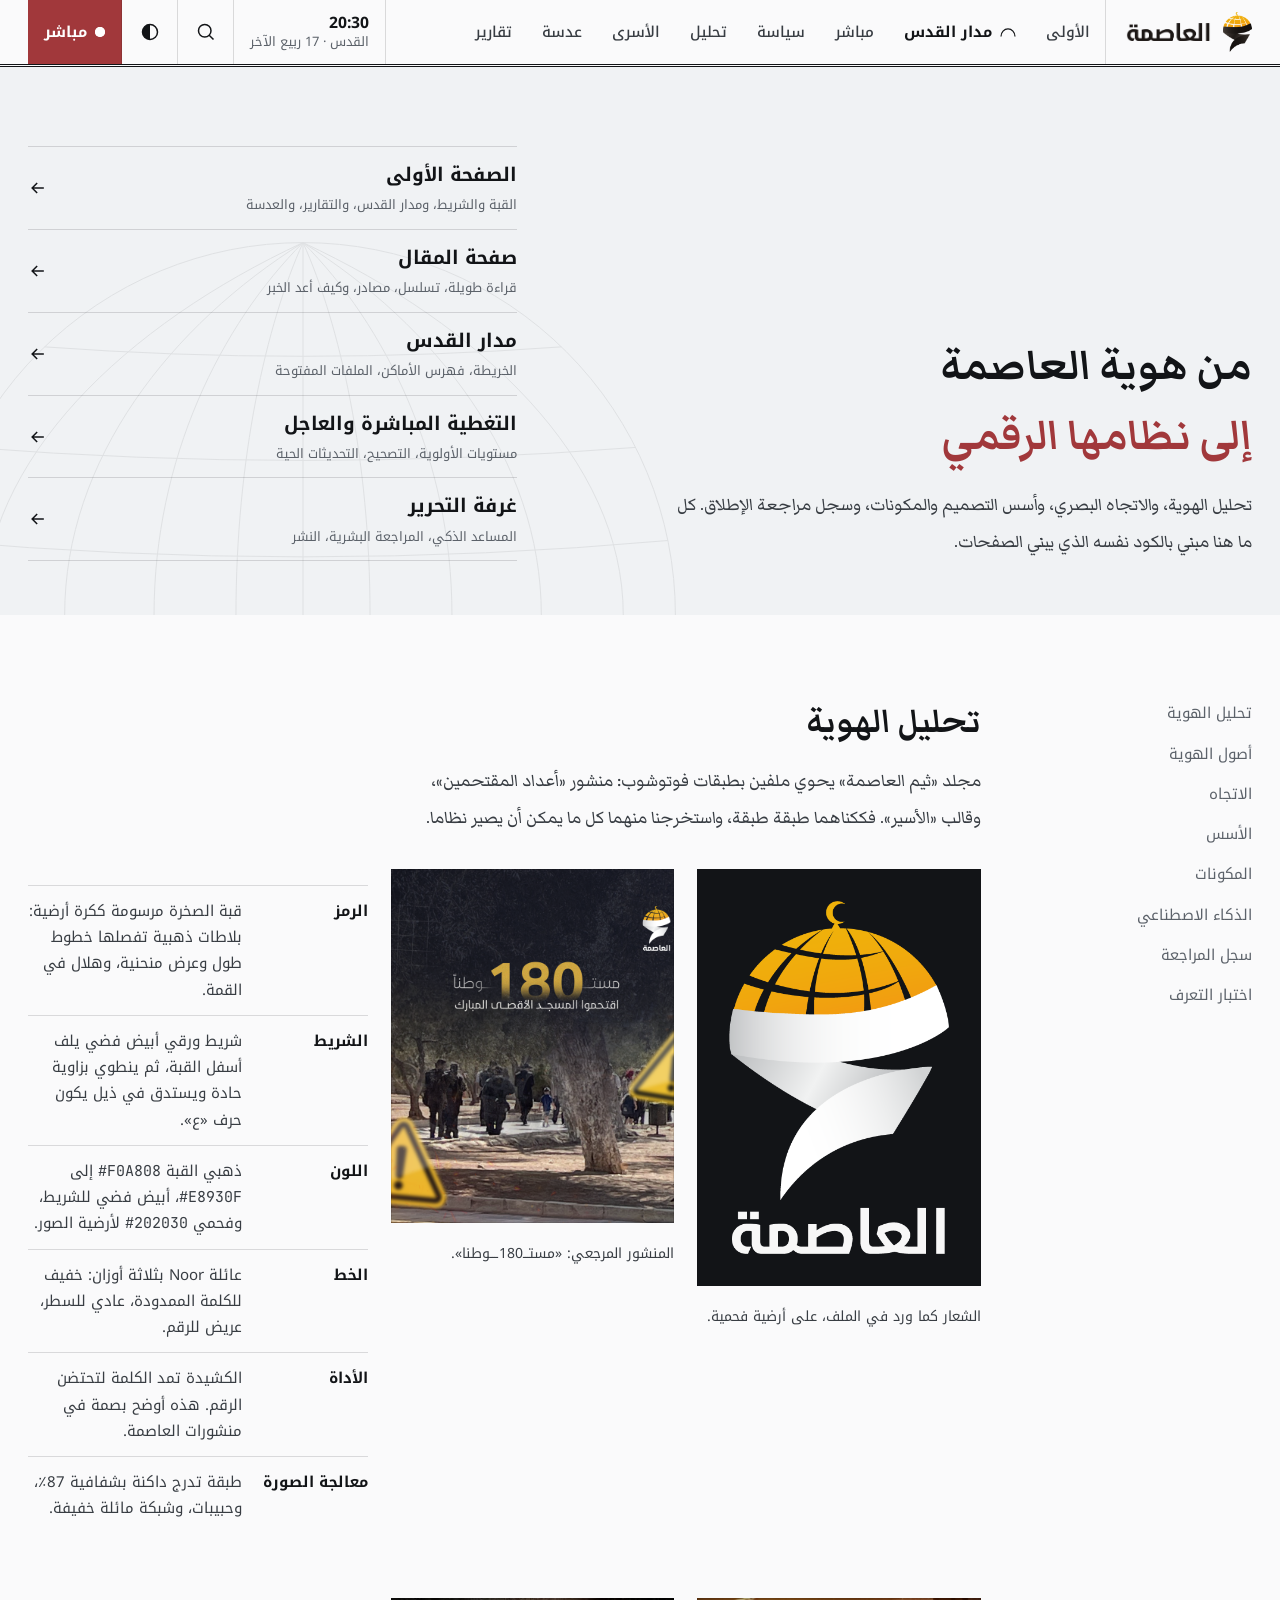
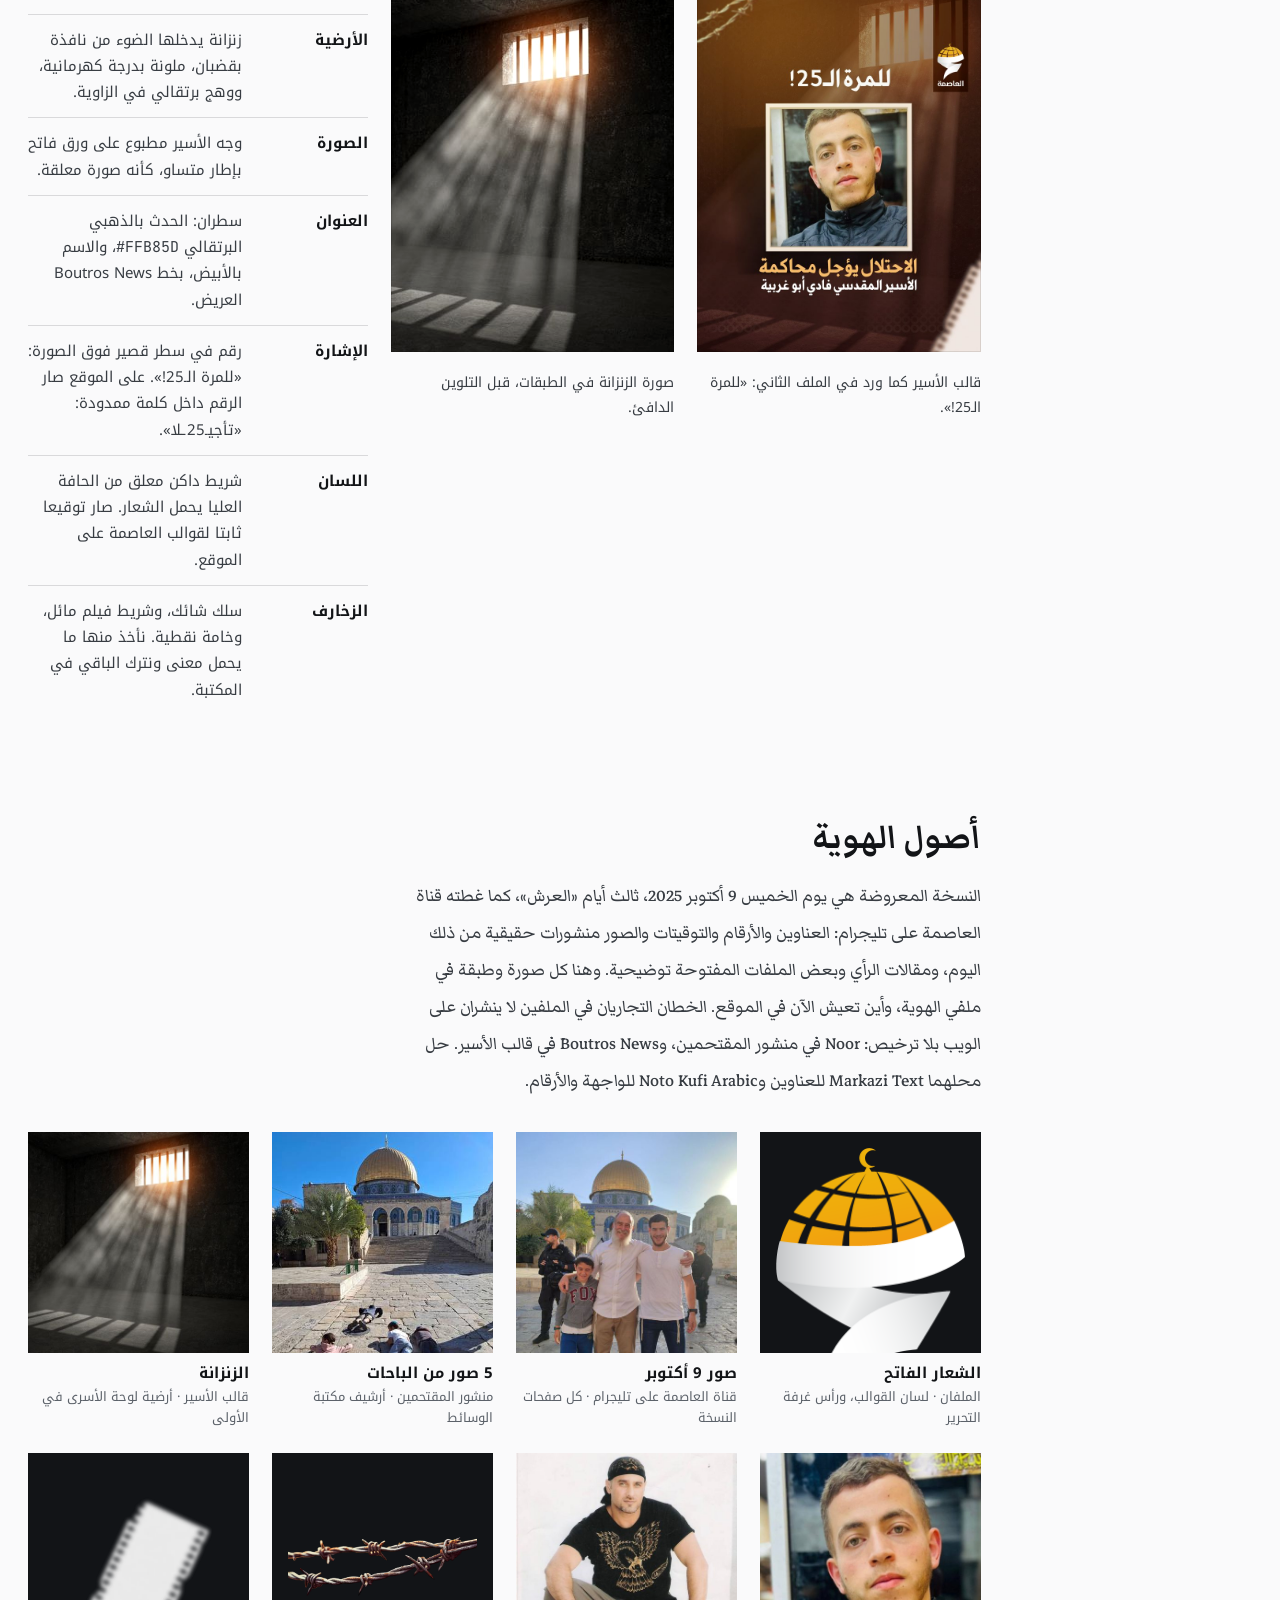
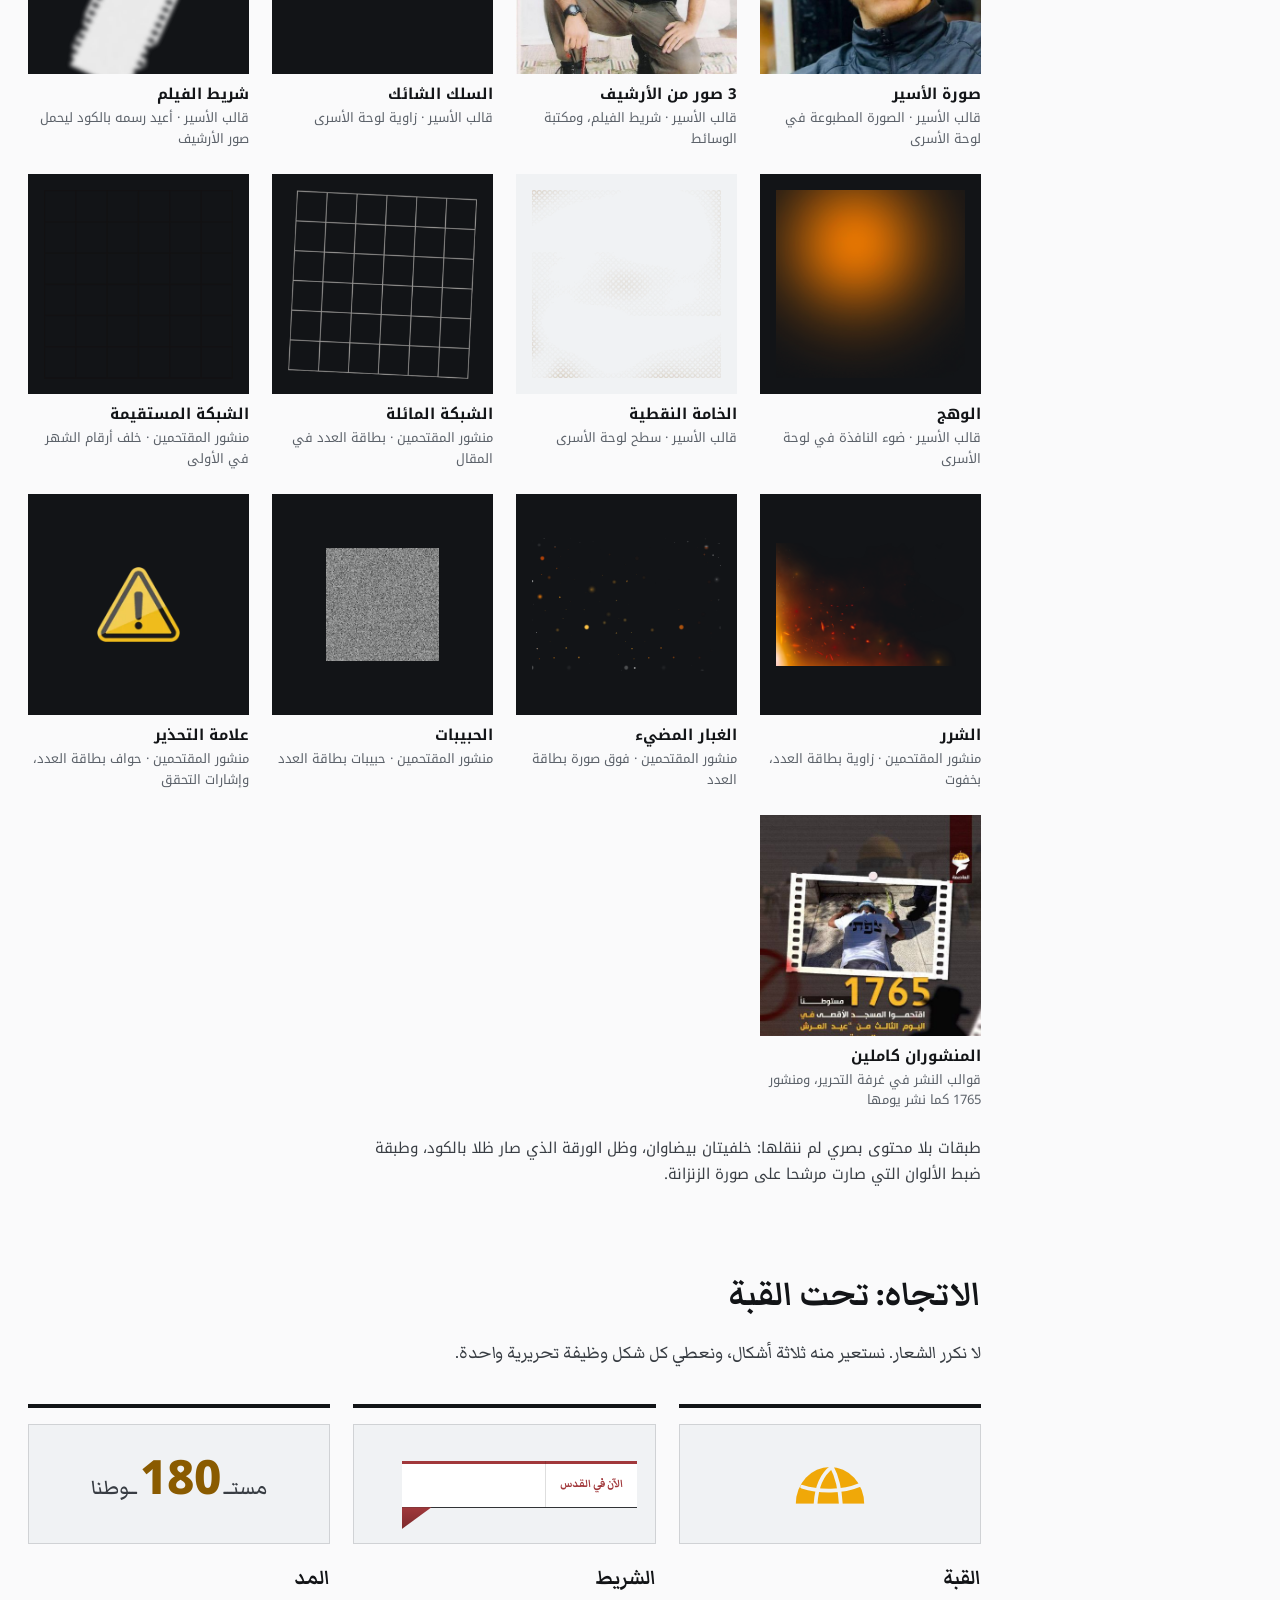
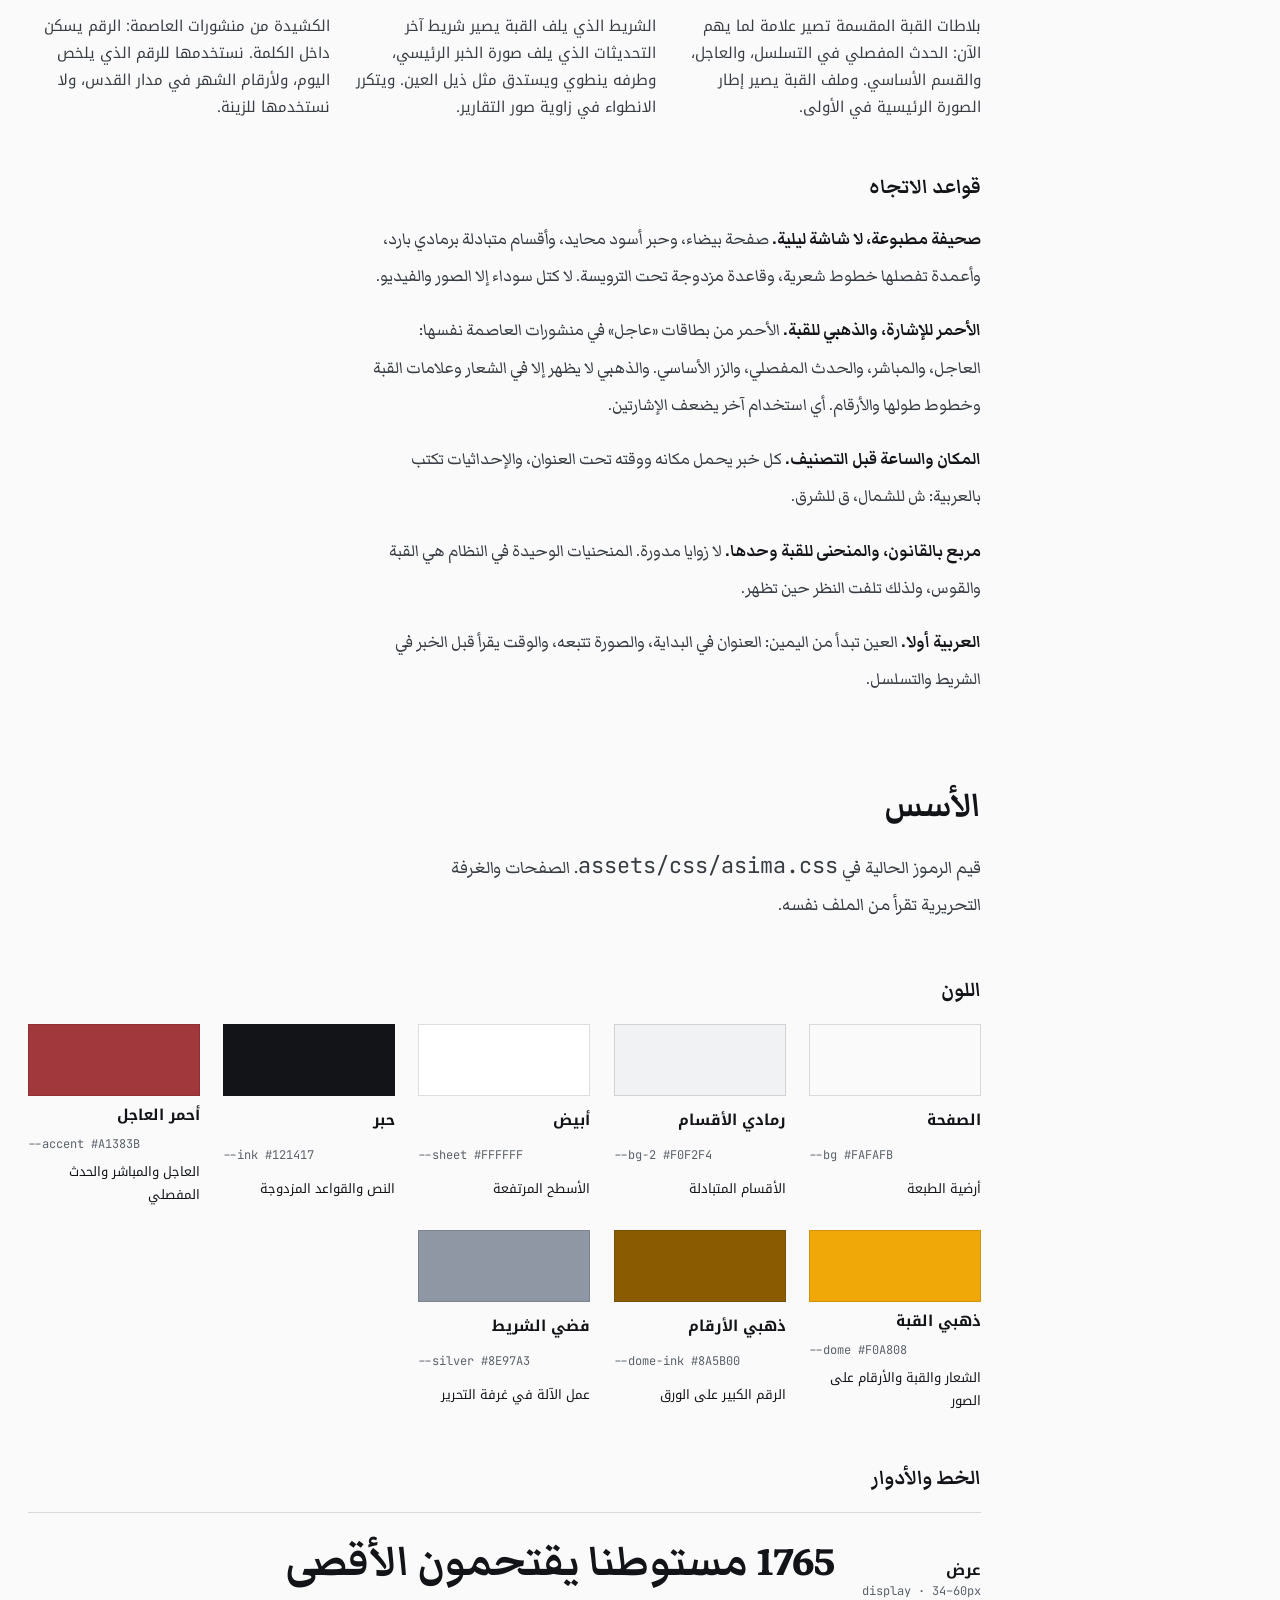
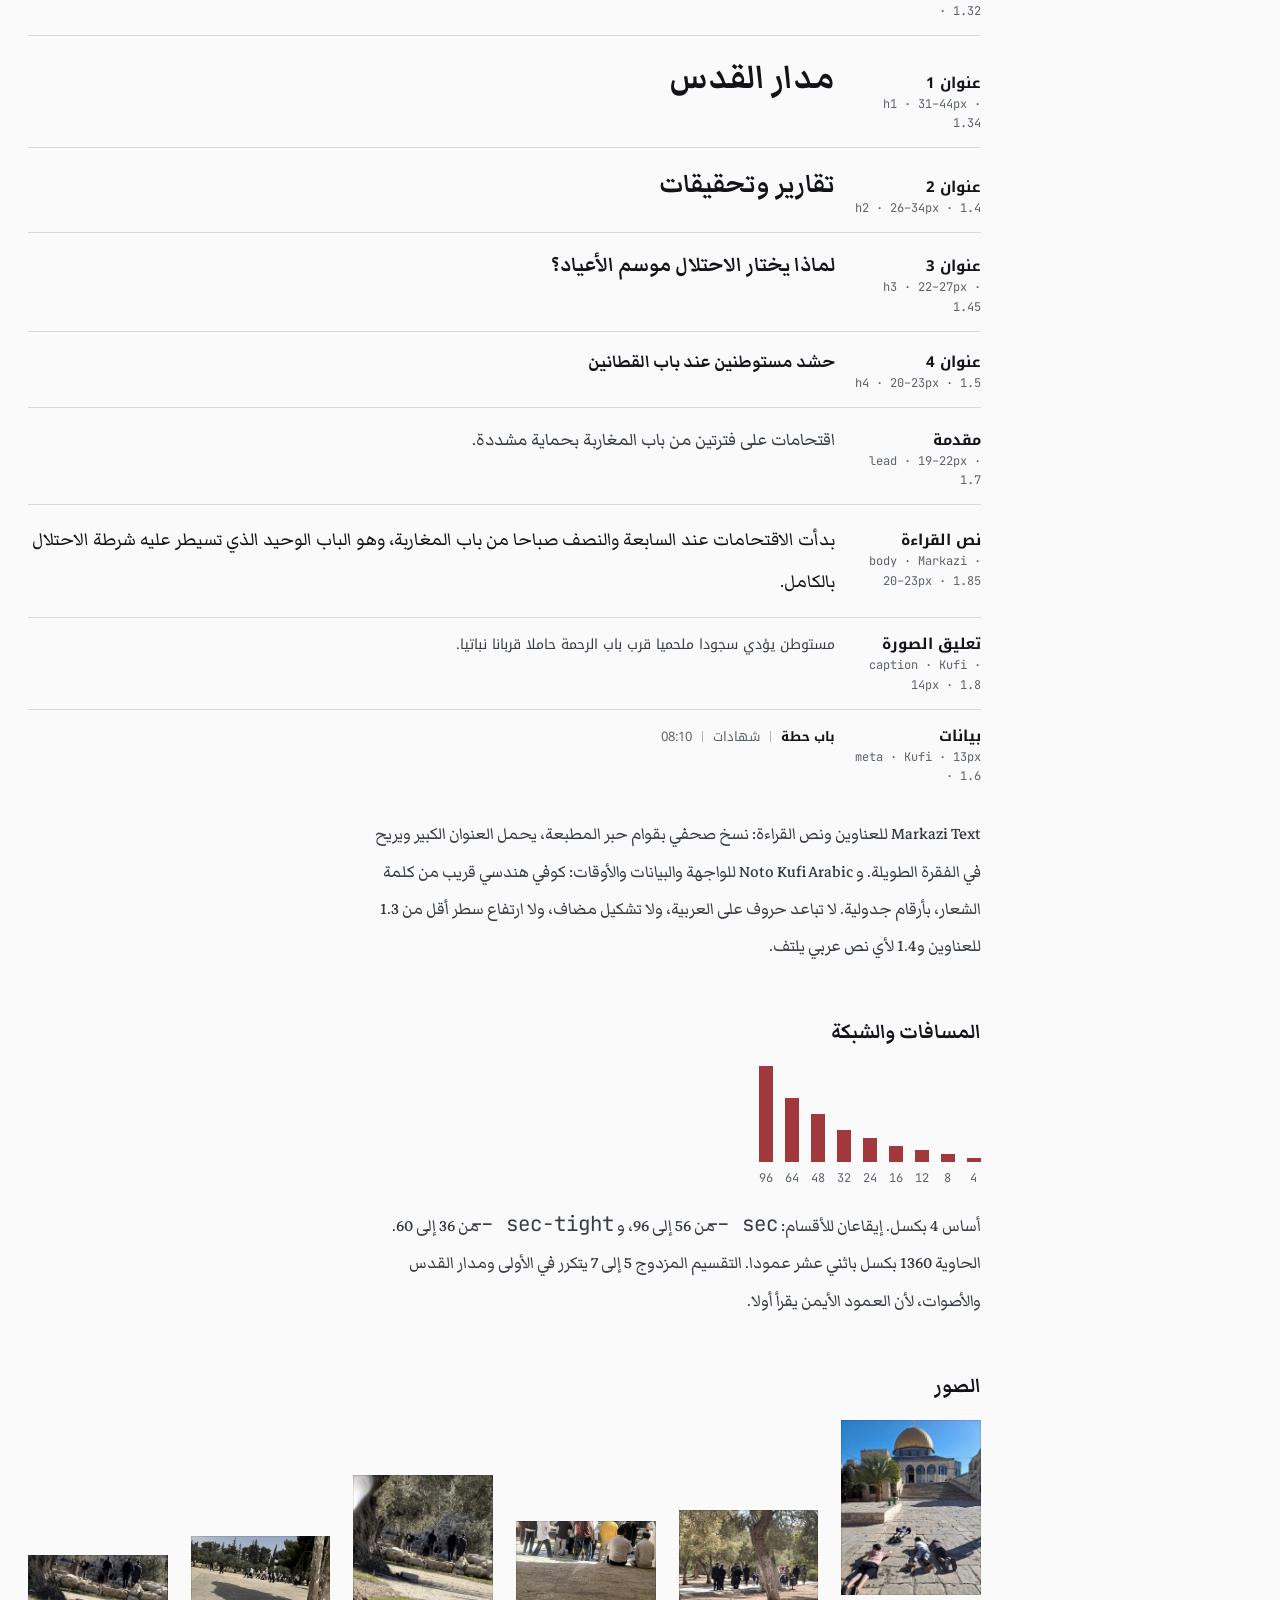
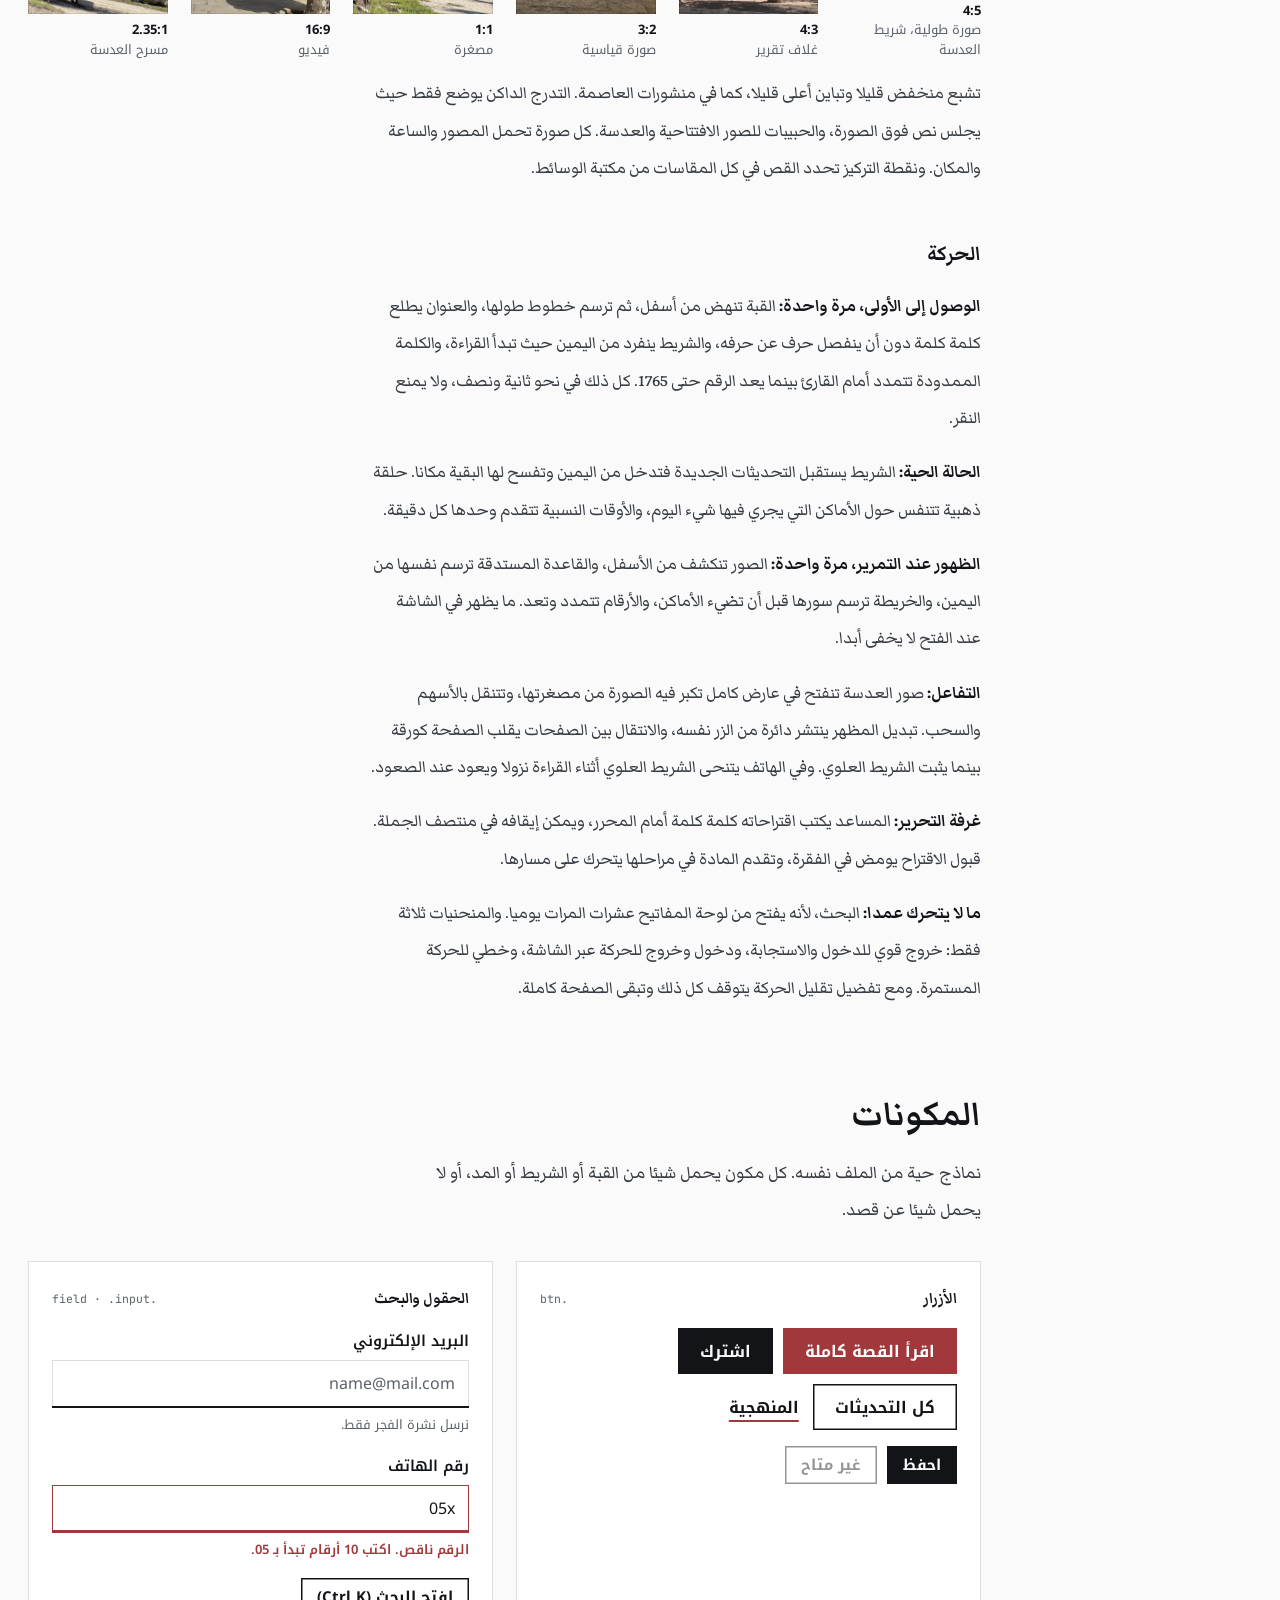
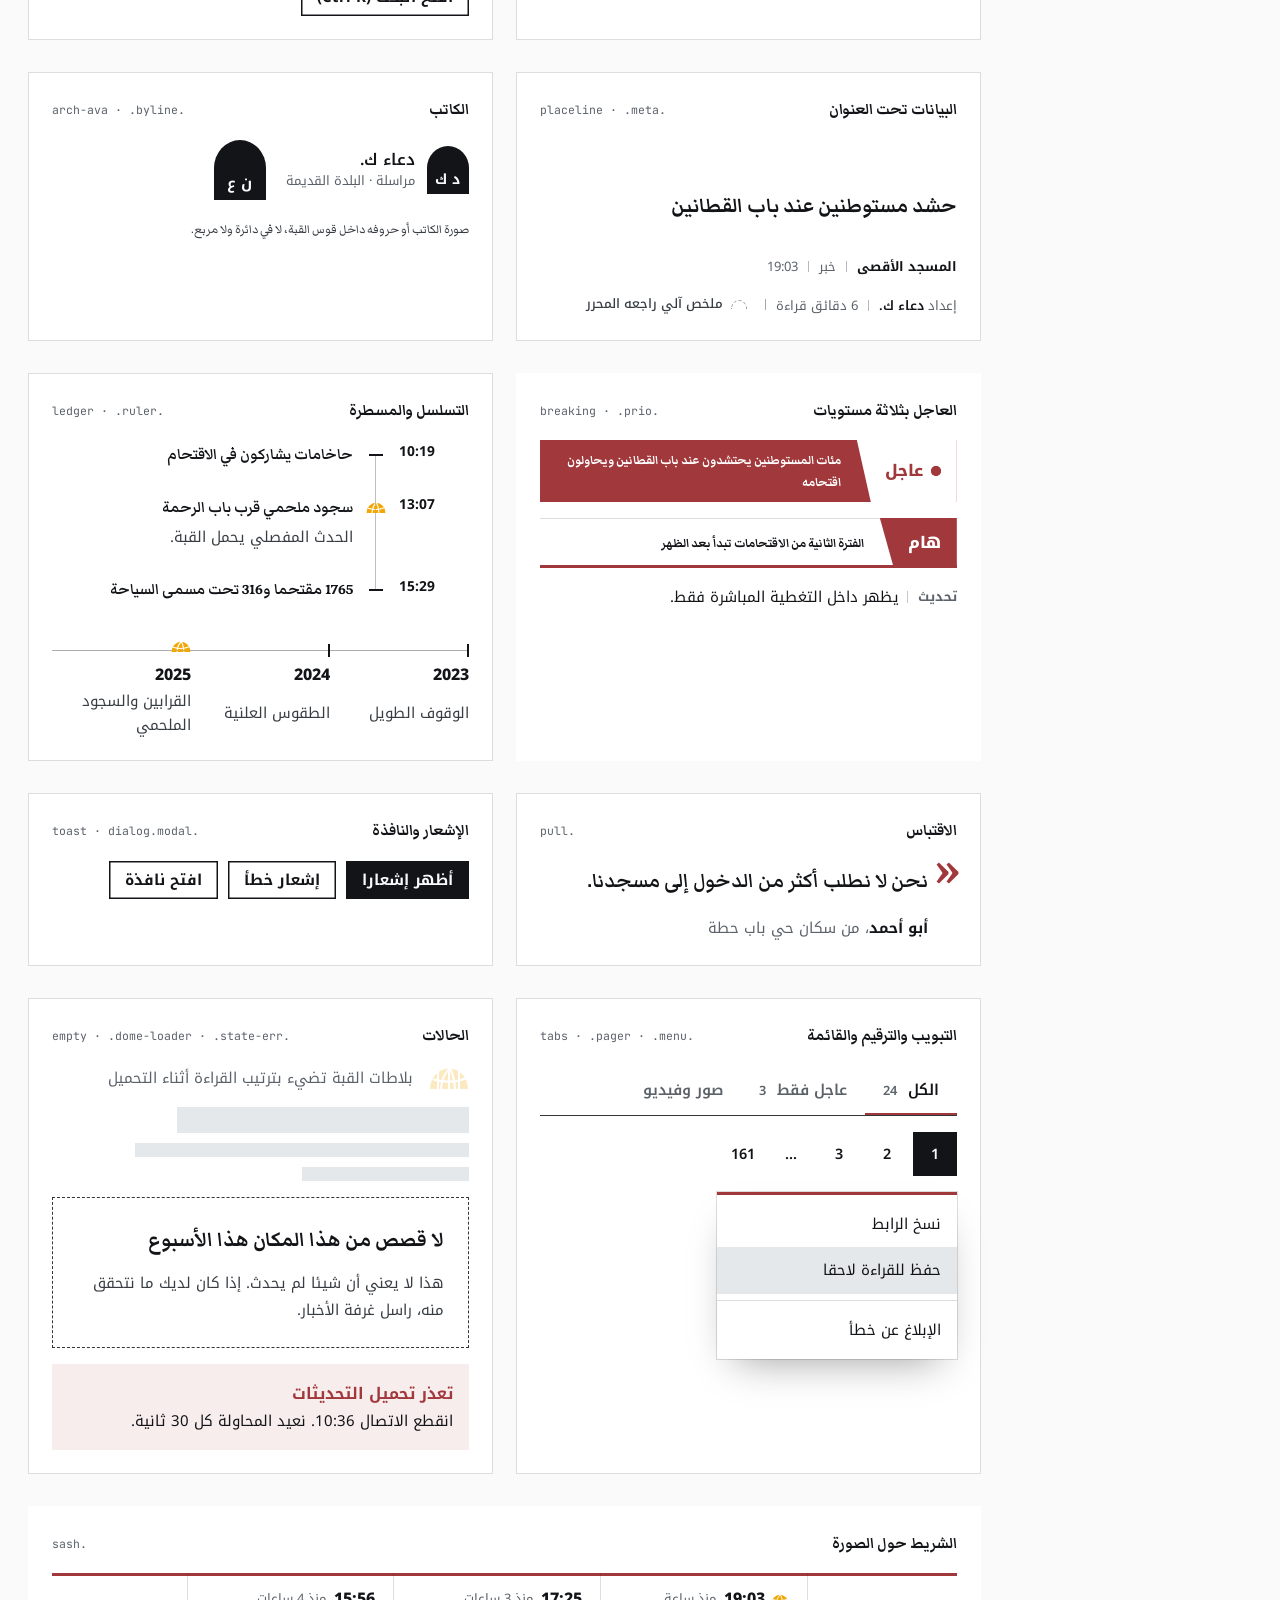
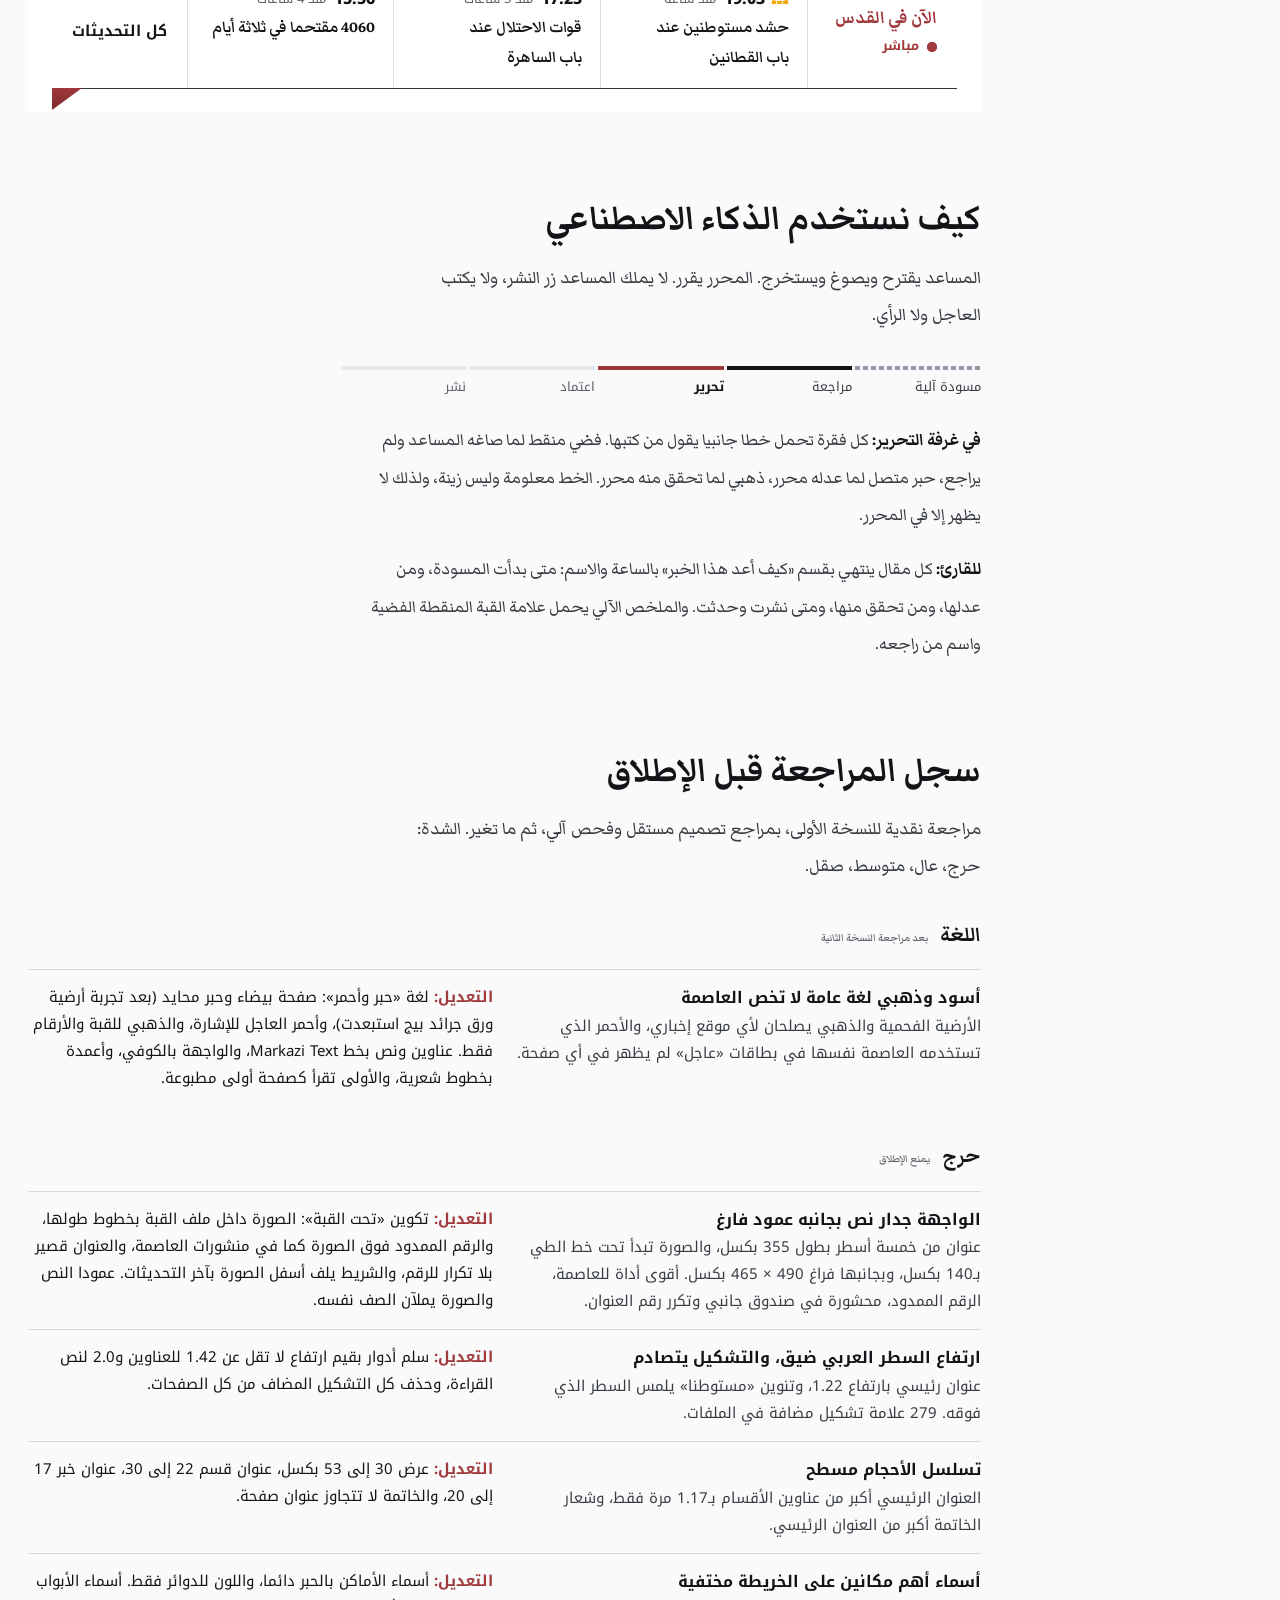
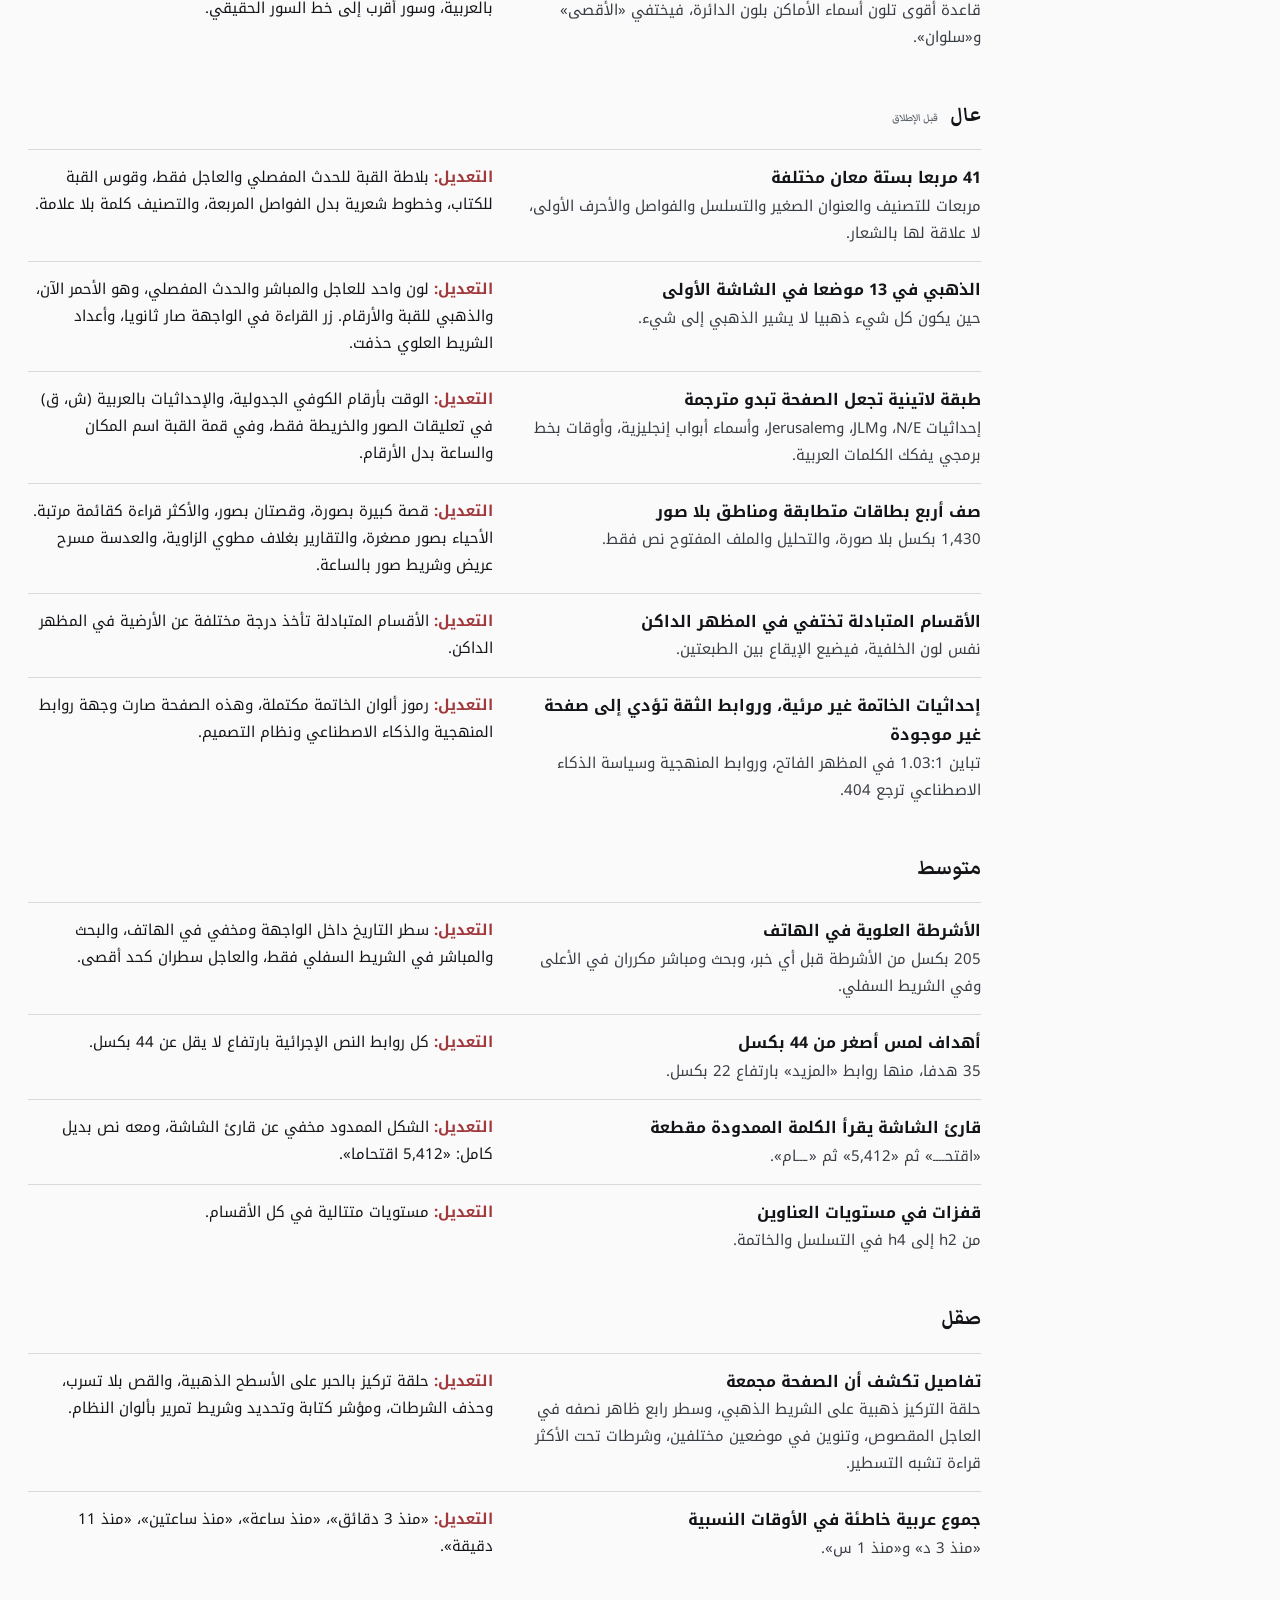
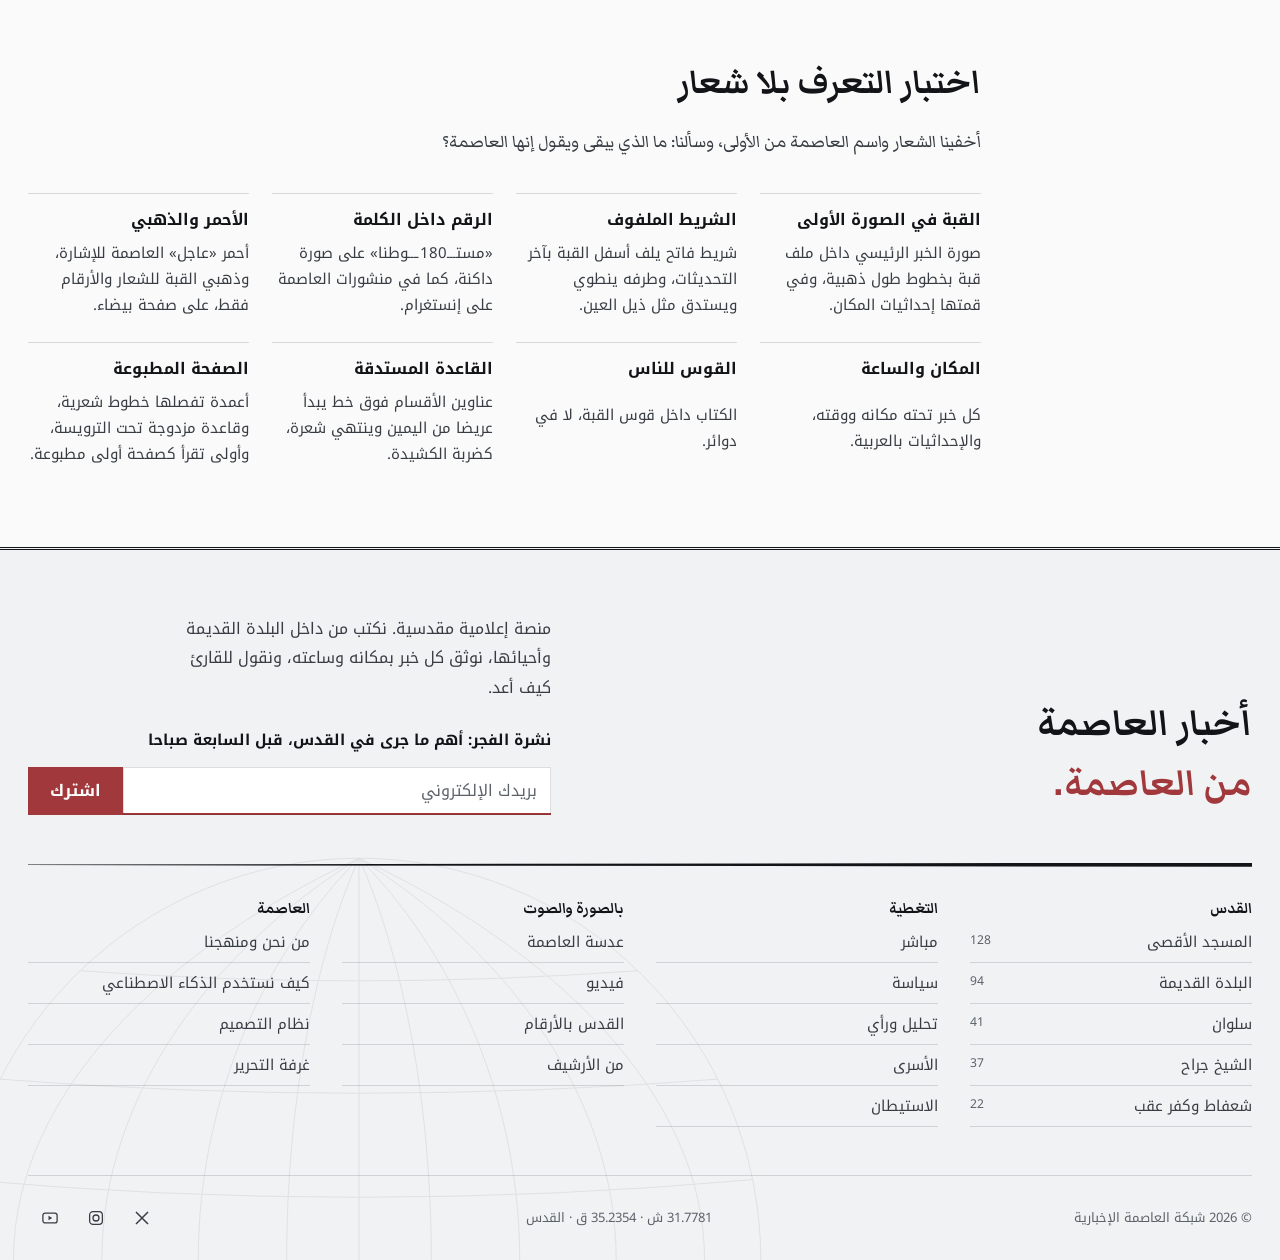
==== commit 6b6daf5c: "Second design review: focus, contrast, reflow and off-map locators - Accessibility: name-less image " ====
--- a/index.html
+++ b/index.html
@@ -9,7 +9,7 @@
 <link rel="preconnect" href="https://fonts.googleapis.com">
 <link rel="preconnect" href="https://fonts.gstatic.com" crossorigin>
 <link rel="stylesheet" href="https://fonts.googleapis.com/css2?family=Markazi+Text:wght@400;500;600;700&family=Noto+Kufi+Arabic:wght@400;500;600;700;800&family=JetBrains+Mono:wght@400;600&display=swap">
-<link rel="stylesheet" href="assets/css/asima.css?v=35">
+<link rel="stylesheet" href="assets/css/asima.css?v=39">
 <style>
   .doc-hero { padding-block: var(--sec) var(--sec-tight); position: relative; overflow: clip; }
   .doc-hero__grid { display: grid; grid-template-columns: minmax(0, 7fr) minmax(0, 5fr); gap: var(--split-gap); align-items: end; }
@@ -46,7 +46,7 @@
   .lib { display: grid; grid-template-columns: repeat(auto-fill, minmax(180px, 1fr)); gap: var(--s-5) var(--col-gap); }
   .lib figure { display: grid; gap: 8px; align-content: start; }
   .lib__plate { aspect-ratio: 1; display: grid; place-items: center; padding: var(--s-4); background: var(--night); overflow: hidden; }
-  .lib__plate.is-light { background: #F3EFE6; }
+  .lib__plate.is-light { background: var(--bg-2); }
   .lib__plate.is-photo { padding: 0; }
   .lib__plate img { max-width: 100%; max-height: 100%; object-fit: contain; }
   .lib__plate.is-photo img { width: 100%; height: 100%; object-fit: cover; }
@@ -435,6 +435,6 @@
 </dialog>
 
 <footer data-coda></footer>
-<script src="assets/js/asima.js?v=26" defer></script>
+<script src="assets/js/asima.js?v=27" defer></script>
 </body>
 </html>
--- a/assets/css/asima.css
+++ b/assets/css/asima.css
@@ -43,6 +43,7 @@
   --shade: linear-gradient(180deg, rgba(18,20,23,0) 32%, rgba(18,20,23,.86) 100%);
   --night: #121417;         /* only behind photographs and video */
   --night-fg: #FAFAFB;
+  --img-edge: rgba(0, 0, 0, .1);   /* hairline edge on photographs */
 
   /* Type families */
   --f-display: "Noto Kufi Arabic", "Segoe UI", Tahoma, sans-serif;     /* interface: navigation, labels, data */
@@ -107,6 +108,7 @@
     --dome-ink: #F0A808; --silver: #9AA3AF; --silver-soft: rgba(154, 163, 175, .16);
     --paper: #1A1D21; --paper-ink: #ECEEF0; --fold: #A1383B;
     --alert: #E0676A; --on-alert: #111315; --ok: #5CC497; --scrim: rgba(0,0,0,.7);
+    --img-edge: rgba(255, 255, 255, .1);
     color-scheme: dark;
   }
 }
@@ -118,6 +120,7 @@
   --dome-ink: #F0A808; --silver: #9AA3AF; --silver-soft: rgba(154, 163, 175, .16);
   --paper: #1A1D21; --paper-ink: #ECEEF0; --fold: #A1383B;
   --alert: #E0676A; --on-alert: #111315; --ok: #5CC497; --scrim: rgba(0,0,0,.7);
+  --img-edge: rgba(255, 255, 255, .1);
   color-scheme: dark;
 }
 
@@ -152,6 +155,7 @@
 h1, h2, h3, h4, h5 { font-family: var(--f-head); font-weight: 700; line-height: var(--lh-h3); text-wrap: balance; }
 :focus-visible { outline: 2px solid var(--accent); outline-offset: 3px; }
 .breaking :focus-visible { outline-color: #FFFFFF; }
+.breaking--p2 :focus-visible { outline-color: var(--accent); }   /* the «هام» band is paper, so its ring is red */
 
 ::selection { background: var(--accent); color: var(--on-accent); }
 
@@ -176,7 +180,8 @@
 .dome-frame { position: relative; container-type: inline-size; }
 .dome-frame .dome-frame__clip { position: absolute; inset: 0; overflow: hidden; background: var(--sunk); border-radius: 50cqw 50cqw 0 0 / 40cqw 40cqw 0 0; }
 .dome-frame__clip img { width: 100%; height: 100%; object-fit: cover; filter: saturate(.86) contrast(1.05); }
-.dome-frame__clip::before { content: ""; position: absolute; inset: 0; z-index: 1; background: linear-gradient(180deg, rgba(16,18,21,0) 50%, rgba(16,18,21,.78) 100%), linear-gradient(270deg, rgba(16,18,21,.35) 0%, rgba(16,18,21,0) 30%); pointer-events: none; }
+/* the figure set on the photograph sits from about half its height down, so the shade is dense from there */
+.dome-frame__clip::before { content: ""; position: absolute; inset: 0; z-index: 1; background: linear-gradient(180deg, rgba(18,20,23,0) 40%, rgba(18,20,23,.66) 56%, rgba(18,20,23,.86) 100%), linear-gradient(270deg, rgba(18,20,23,.35) 0%, rgba(18,20,23,0) 30%); pointer-events: none; }
 .dome-meridians { position: absolute; z-index: 2; inset: 0 0 auto 0; width: 100%; height: 40cqw; pointer-events: none; overflow: visible;
   -webkit-mask-image: linear-gradient(180deg, #000 30%, transparent 100%); mask-image: linear-gradient(180deg, #000 30%, transparent 100%); }
 .dome-meridians path { fill: none; stroke: var(--dome); stroke-width: 1.25; vector-effect: non-scaling-stroke; opacity: .78; }
@@ -368,6 +373,7 @@
 .breaking__text a:hover { text-decoration: underline; text-underline-offset: 5px; }
 .breaking__time { font-size: .85rem; font-weight: 700; flex: none; font-variant-numeric: tabular-nums; }
 .breaking__close { background: none; border: 0; width: 44px; height: 44px; display: grid; place-items: center; flex: none; color: inherit; }
+.breaking__close:focus-visible { outline-offset: -4px; }   /* the band clips anything outside its 50px, so the ring sits inside the button */
 .breaking--p2 { background: var(--sheet); color: var(--ink); box-shadow: inset 0 -3px 0 var(--accent), inset 0 1px 0 var(--rule); }
 .breaking--p2 .breaking__label { background: var(--accent); color: var(--on-accent); }
 .breaking.is-entering { animation: ribbon-in var(--d-4) var(--ease) both; }
@@ -395,6 +401,8 @@
 @media (hover: hover) and (pointer: fine) { a:hover .frame img, a.frame:hover img { transform: scale(1.025); filter: saturate(1) contrast(1.04); } }
 .r-4x5 { aspect-ratio: 4 / 5; } .r-4x3 { aspect-ratio: 4 / 3; } .r-3x2 { aspect-ratio: 3 / 2; } .r-1x1 { aspect-ratio: 1; } .r-16x9 { aspect-ratio: 16 / 9; } .r-21x9 { aspect-ratio: 21 / 9; }
 .frame--shade::before { content: ""; position: absolute; inset: 0; z-index: 1; background: var(--shade); pointer-events: none; }
+/* a photograph on a white page needs an edge: a hairline of pure black (white in the dark theme) at 10%, drawn over the frame so a hover zoom never clips it */
+.frame:not(.frame--folded):not(.locator)::after { content: ""; position: absolute; inset: 0; z-index: 3; box-shadow: inset 0 0 0 1px var(--img-edge); pointer-events: none; }
 .frame__over { position: absolute; inset-inline: 0; bottom: 0; z-index: 2; padding: var(--s-5); color: #F4F5F6; --ink: #F4F5F6; --ink-2: rgba(244,245,246,.85); --ink-3: rgba(244,245,246,.72); }
 .frame__badge { position: absolute; z-index: 2; top: 0; inset-inline-start: 0; display: flex; align-items: center; gap: 8px; background: var(--night); color: var(--night-fg); font-size: var(--fs-meta); font-weight: 700; padding: 6px 12px 6px 22px; clip-path: polygon(0 0, 100% 0, 100% 100%, 12px 100%); }
 .frame__badge--gold { background: var(--accent); color: var(--on-accent); }
@@ -513,7 +521,7 @@
 .field .err-msg { font-size: var(--fs-meta); color: var(--alert); font-weight: 600; }
 .input, .select, .textarea { width: 100%; min-height: 46px; padding: 10px 14px; background: var(--sheet); color: var(--ink); border: 0; box-shadow: inset 0 0 0 1px var(--rule), inset 0 -2px 0 var(--ink); transition: box-shadow var(--d-2); font-size: max(16px, var(--fs-ui)); }
 .textarea { min-height: 120px; line-height: 1.8; resize: vertical; }
-.input:focus, .select:focus, .textarea:focus { outline: none; box-shadow: inset 0 0 0 1px var(--rule), inset 0 -3px 0 var(--accent); }
+.input:focus, .select:focus, .textarea:focus { box-shadow: inset 0 0 0 1px var(--rule), inset 0 -3px 0 var(--accent); }
 .input[aria-invalid="true"], .textarea[aria-invalid="true"] { box-shadow: inset 0 0 0 1px var(--alert), inset 0 -3px 0 var(--alert); }
 .input::placeholder, .textarea::placeholder { color: var(--ink-3); }
 .check { display: inline-flex; align-items: center; gap: 10px; font-size: var(--fs-small); cursor: pointer; }
@@ -847,11 +855,11 @@
 .omap__lbl.is-region { font-size: 18px; font-weight: 700; color: color-mix(in srgb, var(--m-ink) 50%, var(--map-bg)); }
 .omap__lbl.is-peak { font-size: 12.5px; font-weight: 600; color: color-mix(in srgb, var(--m-ink) 66%, var(--map-bg)); }
 .omap__lbl.is-peak::before { content: "▲"; font-size: 8px; margin-inline-end: 4px; vertical-align: 1px; }
-.omap__lbl.is-checkpoint { font-size: 11.5px; font-weight: 700; color: var(--m-ink); display: inline-flex; align-items: center; gap: 5px; translate: -9px -50%; }
+.omap__lbl.is-checkpoint { font-size: 12.5px; font-weight: 700; color: var(--m-ink); display: inline-flex; align-items: center; gap: 5px; translate: -9px -50%; }
 .omap__lbl.is-checkpoint::before { content: ""; width: 9px; height: 9px; background: var(--m-ink); outline: 2px solid var(--m-halo); order: 2; }
-.omap__lbl.is-barrier { font-size: 12px; font-weight: 800; color: var(--m-ink); background: var(--m-halo); padding: 0 6px; translate: calc(-100% - 10px) -50%; }
-.omap__lbl.is-route { font-size: 12px; font-weight: 800; color: var(--on-accent); background: var(--accent); padding: 2px 8px; translate: -50% -170%; }
-.omap__grat { font-size: 11.5px; font-weight: 500; color: color-mix(in srgb, var(--m-ink) 45%, transparent); font-variant-numeric: tabular-nums; }
+.omap__lbl.is-barrier { font-size: 12.5px; font-weight: 800; color: var(--m-ink); background: var(--m-halo); padding: 0 6px; translate: calc(-100% - 10px) -50%; }
+.omap__lbl.is-route { font-size: 12.5px; font-weight: 800; color: var(--on-accent); background: var(--accent); padding: 2px 8px; translate: -50% -170%; }
+.omap__grat { font-size: 12.5px; font-weight: 500; color: var(--ink-3); font-variant-numeric: tabular-nums; }
 .omap__grat[data-axis="x"] { translate: -50% 0; }
 .omap__grat[data-axis="y"] { translate: -100% -50%; }
 
@@ -866,7 +874,7 @@
 .omap__pin.is-edge span::after { content: " · " attr(data-dist); font-weight: 500; color: color-mix(in srgb, var(--m-ink) 62%, transparent); }
 /* beyond the frame: one strip along the top, each place with its bearing, count and distance */
 .omap__off { position: absolute; z-index: 4; inset-inline: 0; top: 0; display: flex; flex-wrap: wrap; align-items: center; gap: 2px 16px; padding: 6px 12px; background: color-mix(in srgb, var(--sheet) 94%, transparent); box-shadow: 0 1px 0 var(--rule-strong); font-family: var(--f-display); }
-.omap__off-lead { font-size: 12px; font-weight: 700; color: var(--ink-3); }
+.omap__off-lead { font-size: 12.5px; font-weight: 700; color: var(--ink-3); }
 .omap__off .omap__pin { position: relative; width: auto; height: auto; min-height: 34px; display: inline-flex; align-items: center; gap: 7px; }
 .omap__off .omap__pin::before { content: ""; flex: none; width: 0; height: 0; border-inline: 4px solid transparent; border-bottom: 9px solid var(--accent); rotate: var(--bearing, 0deg); }
 .omap__off .omap__pin i { position: relative; left: auto; top: auto; translate: none; scale: 1; width: 24px; height: 24px; font-size: 11px; }
@@ -887,7 +895,7 @@
 /* gates — the arch of the dome, inked by today's status */
 .omap__gate i { position: absolute; left: 0; top: 0; width: 15px; height: 12px; translate: -50% -70%; border: 2px solid currentColor; border-bottom: 0; border-radius: 8px 8px 0 0 / 11px 11px 0 0; background: var(--map-bg); transition: scale 200ms var(--ease); }
 .omap__gate i::before { content: ""; position: absolute; inset: -14px; }
-.omap__gate span { position: absolute; top: 0; white-space: nowrap; font-size: 12px; font-weight: 700; translate: 0 -60%; text-shadow: 0 0 8px var(--m-halo), 0 0 3px var(--m-halo), 0 0 2px var(--m-halo); }
+.omap__gate span { position: absolute; top: 0; white-space: nowrap; font-size: 12.5px; font-weight: 700; translate: 0 -60%; text-shadow: 0 0 8px var(--m-halo), 0 0 3px var(--m-halo), 0 0 2px var(--m-halo); }
 .omap__gate.is-minor span { display: none; }
 .omap__gate.is-w span { right: 14px; } .omap__gate.is-e span { left: 14px; }
 .omap__gate.is-n span { left: 50%; translate: -50% -230%; } .omap__gate.is-s span { left: 50%; translate: -50% 70%; }
@@ -907,9 +915,9 @@
 
 /* chrome: north, scale */
 .omap__chrome { position: absolute; inset: 0; pointer-events: none; font-family: var(--f-display); }
-.omap__north { position: absolute; top: 12px; left: 12px; display: grid; justify-items: center; gap: 2px; font-size: 12px; font-weight: 800; color: var(--m-ink); }
+.omap__north { position: absolute; top: 12px; left: 12px; display: grid; justify-items: center; gap: 2px; font-size: 12.5px; font-weight: 800; color: var(--m-ink); }
 .omap__north i { width: 0; height: 0; border-inline: 5px solid transparent; border-bottom: 14px solid var(--accent); order: -1; }
-.omap__scale { position: absolute; bottom: 30px; left: 12px; display: grid; gap: 4px; font-size: 12px; font-weight: 700; color: var(--m-ink); }
+.omap__scale { position: absolute; bottom: 30px; left: 12px; display: grid; gap: 4px; font-size: 12.5px; font-weight: 700; color: var(--m-ink); }
 .omap__scale i { display: block; height: 6px; border: 1.5px solid var(--m-ink); border-top: 0; }
 
 /* the card — a cutting that grows from the place it belongs to */
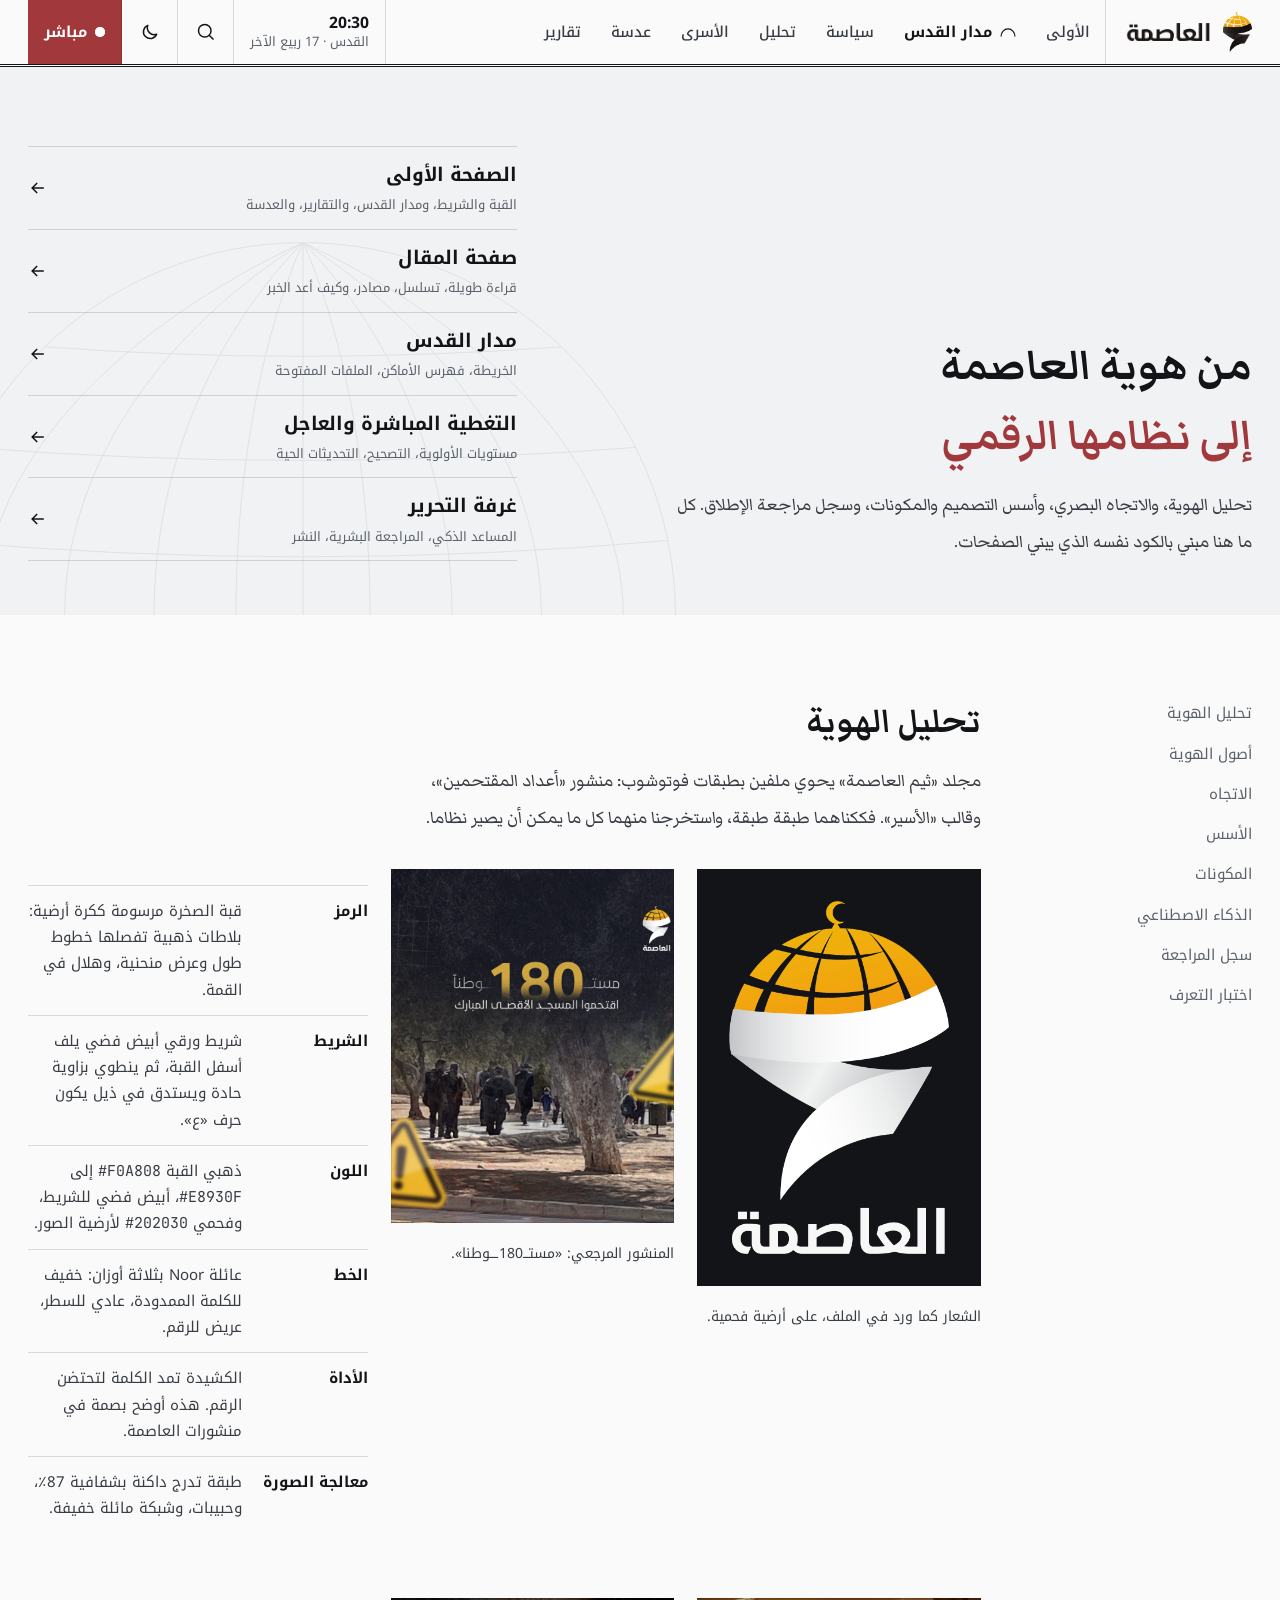
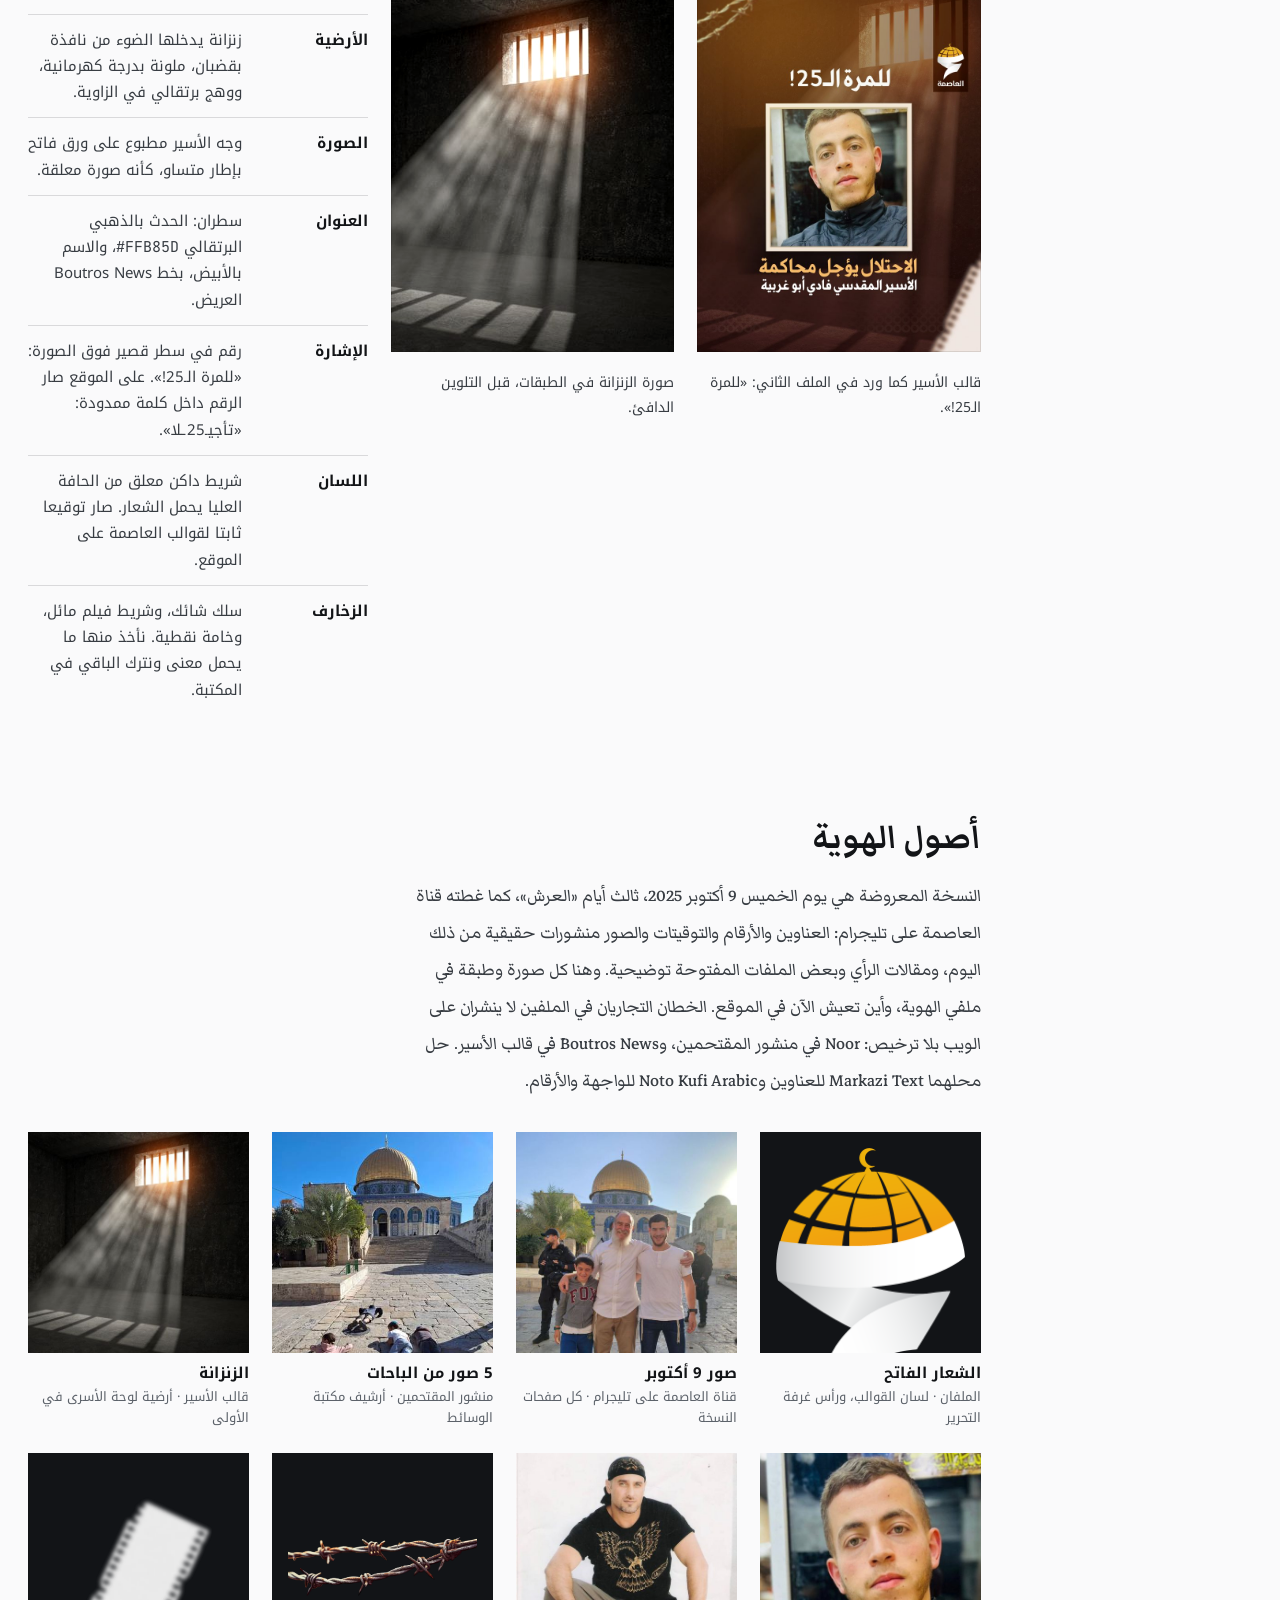
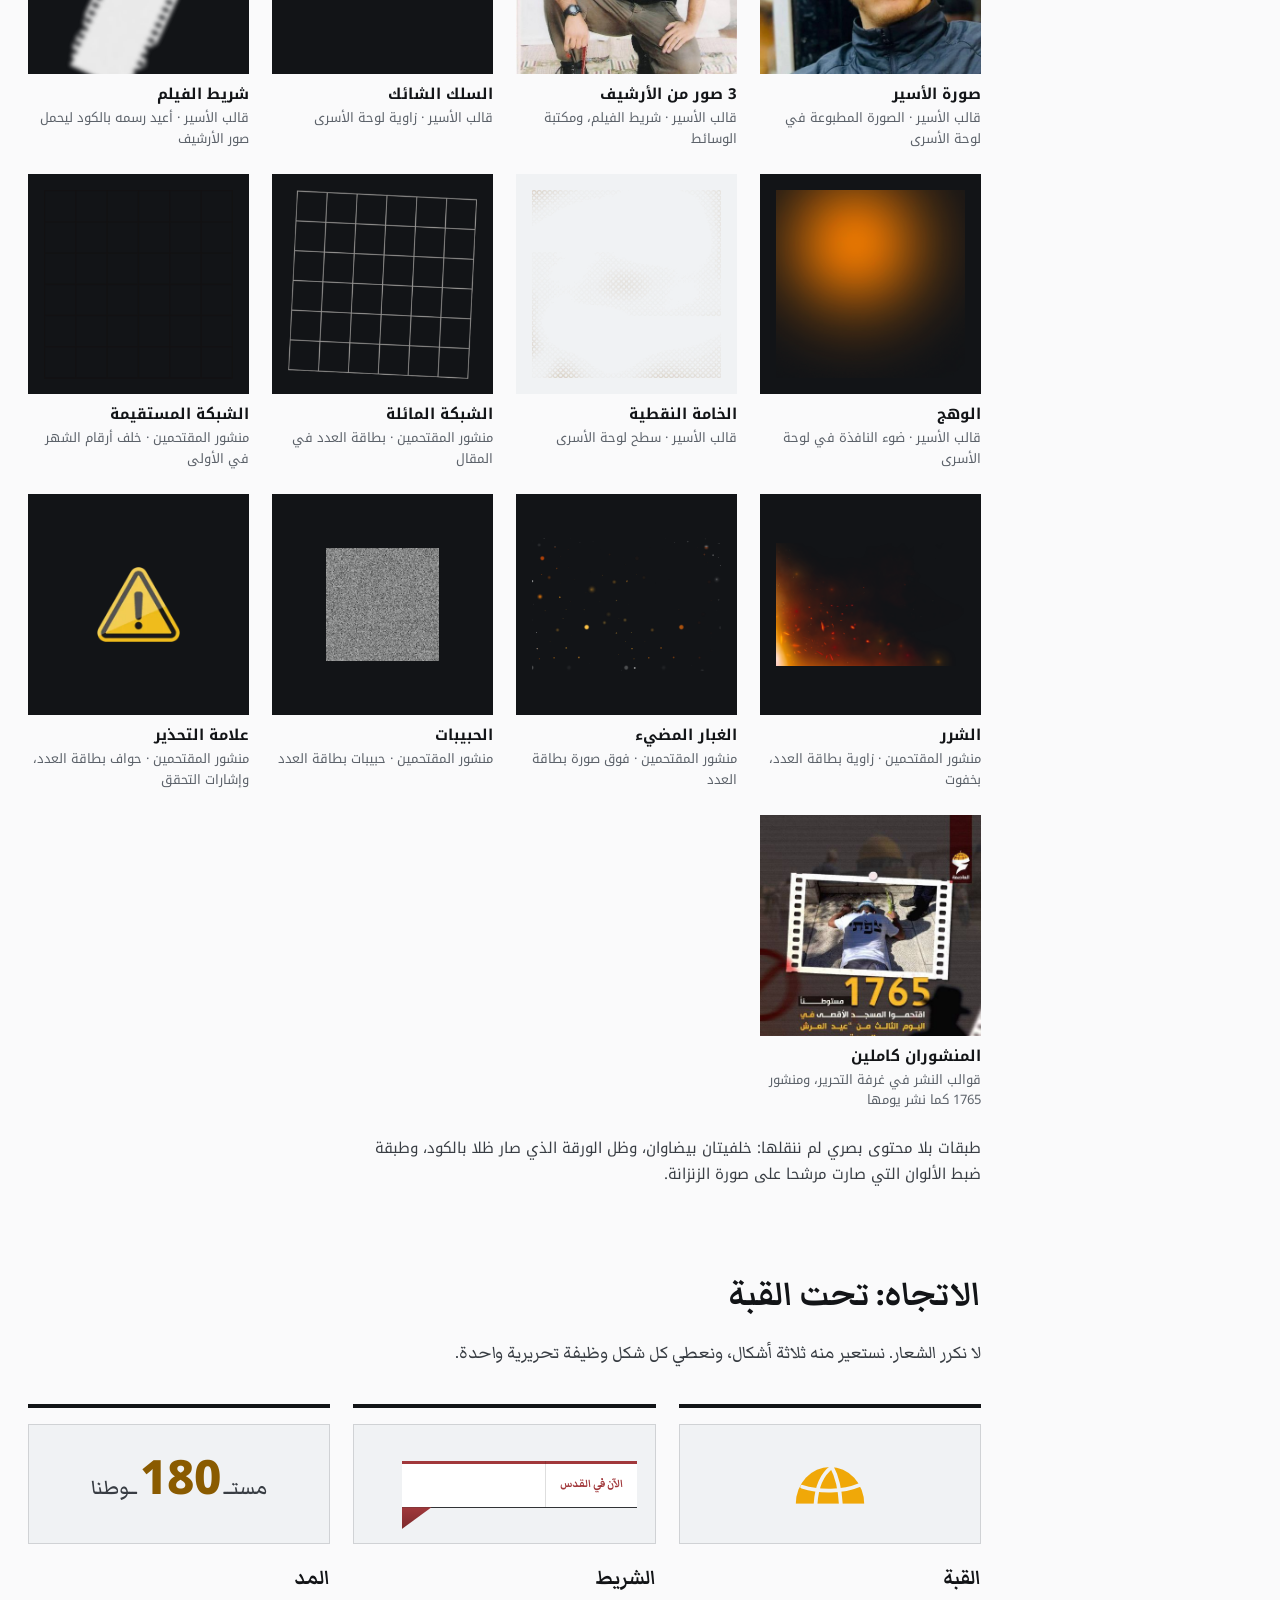
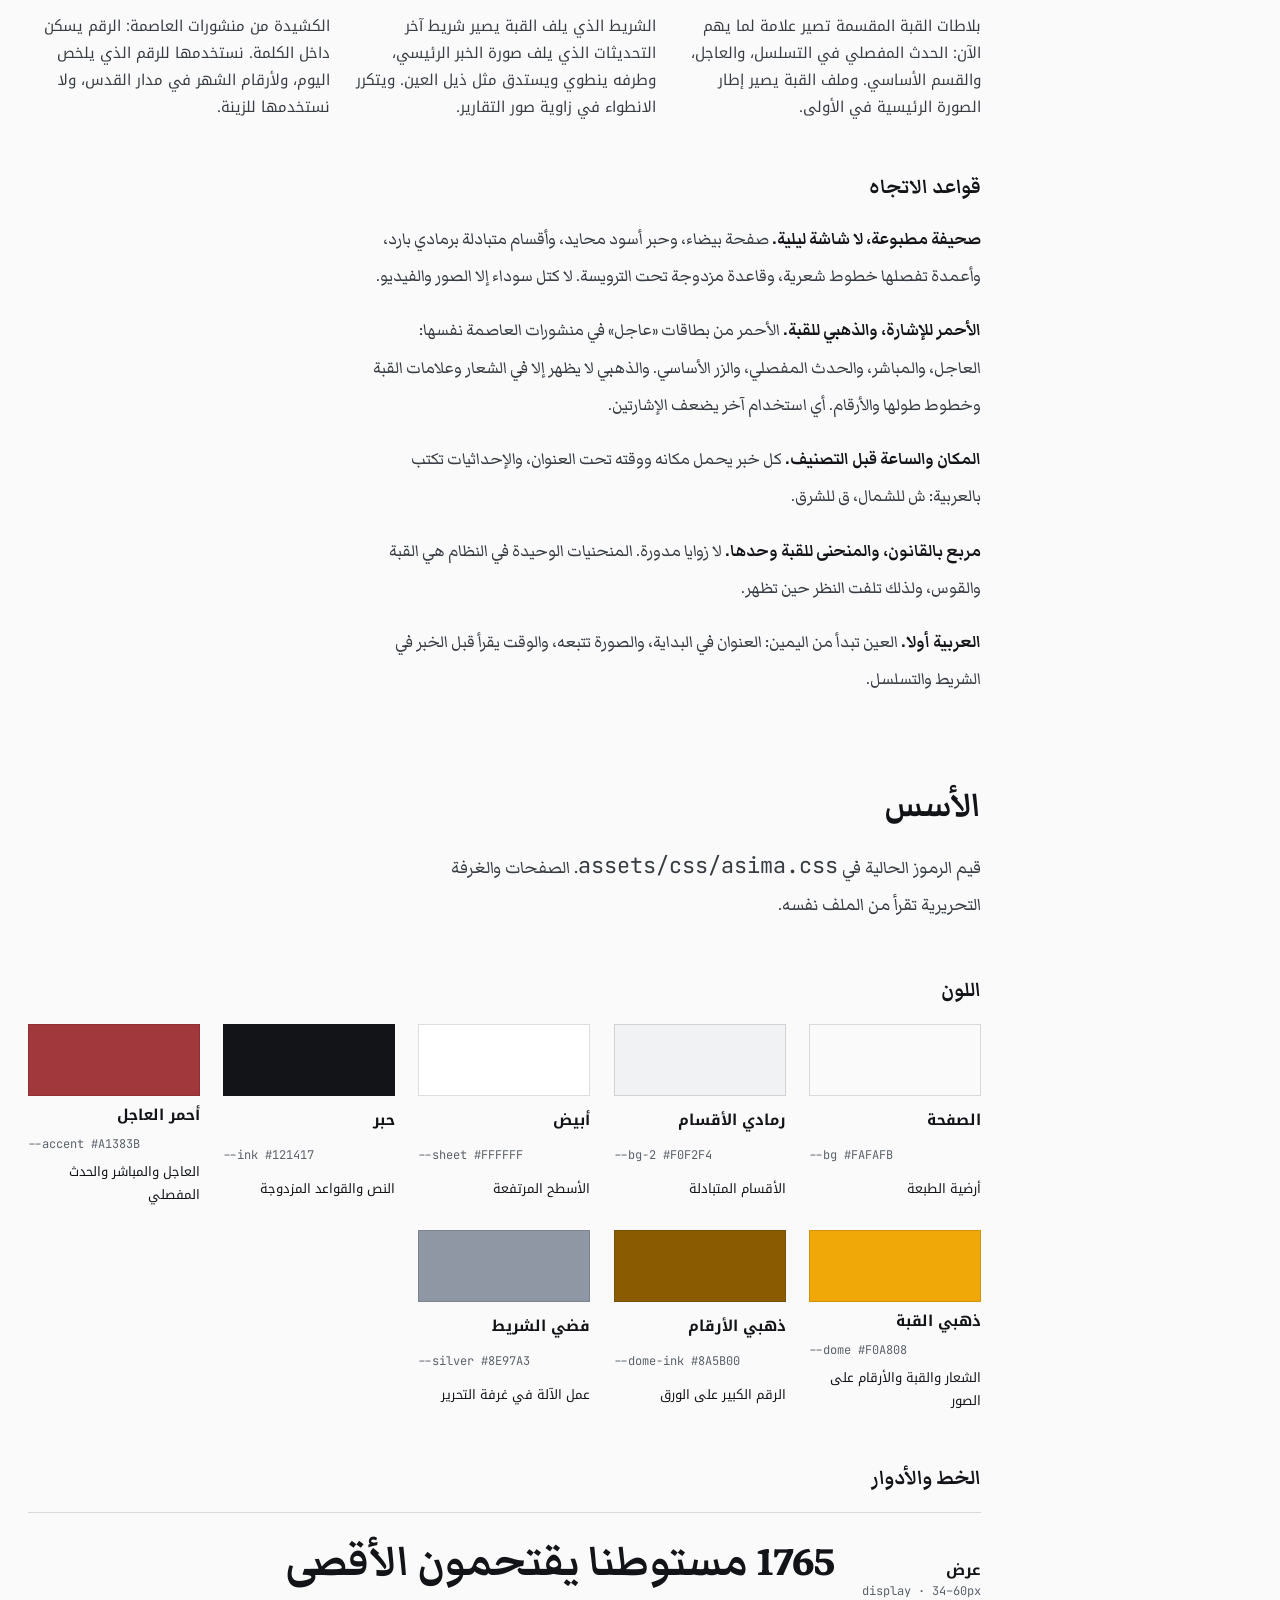
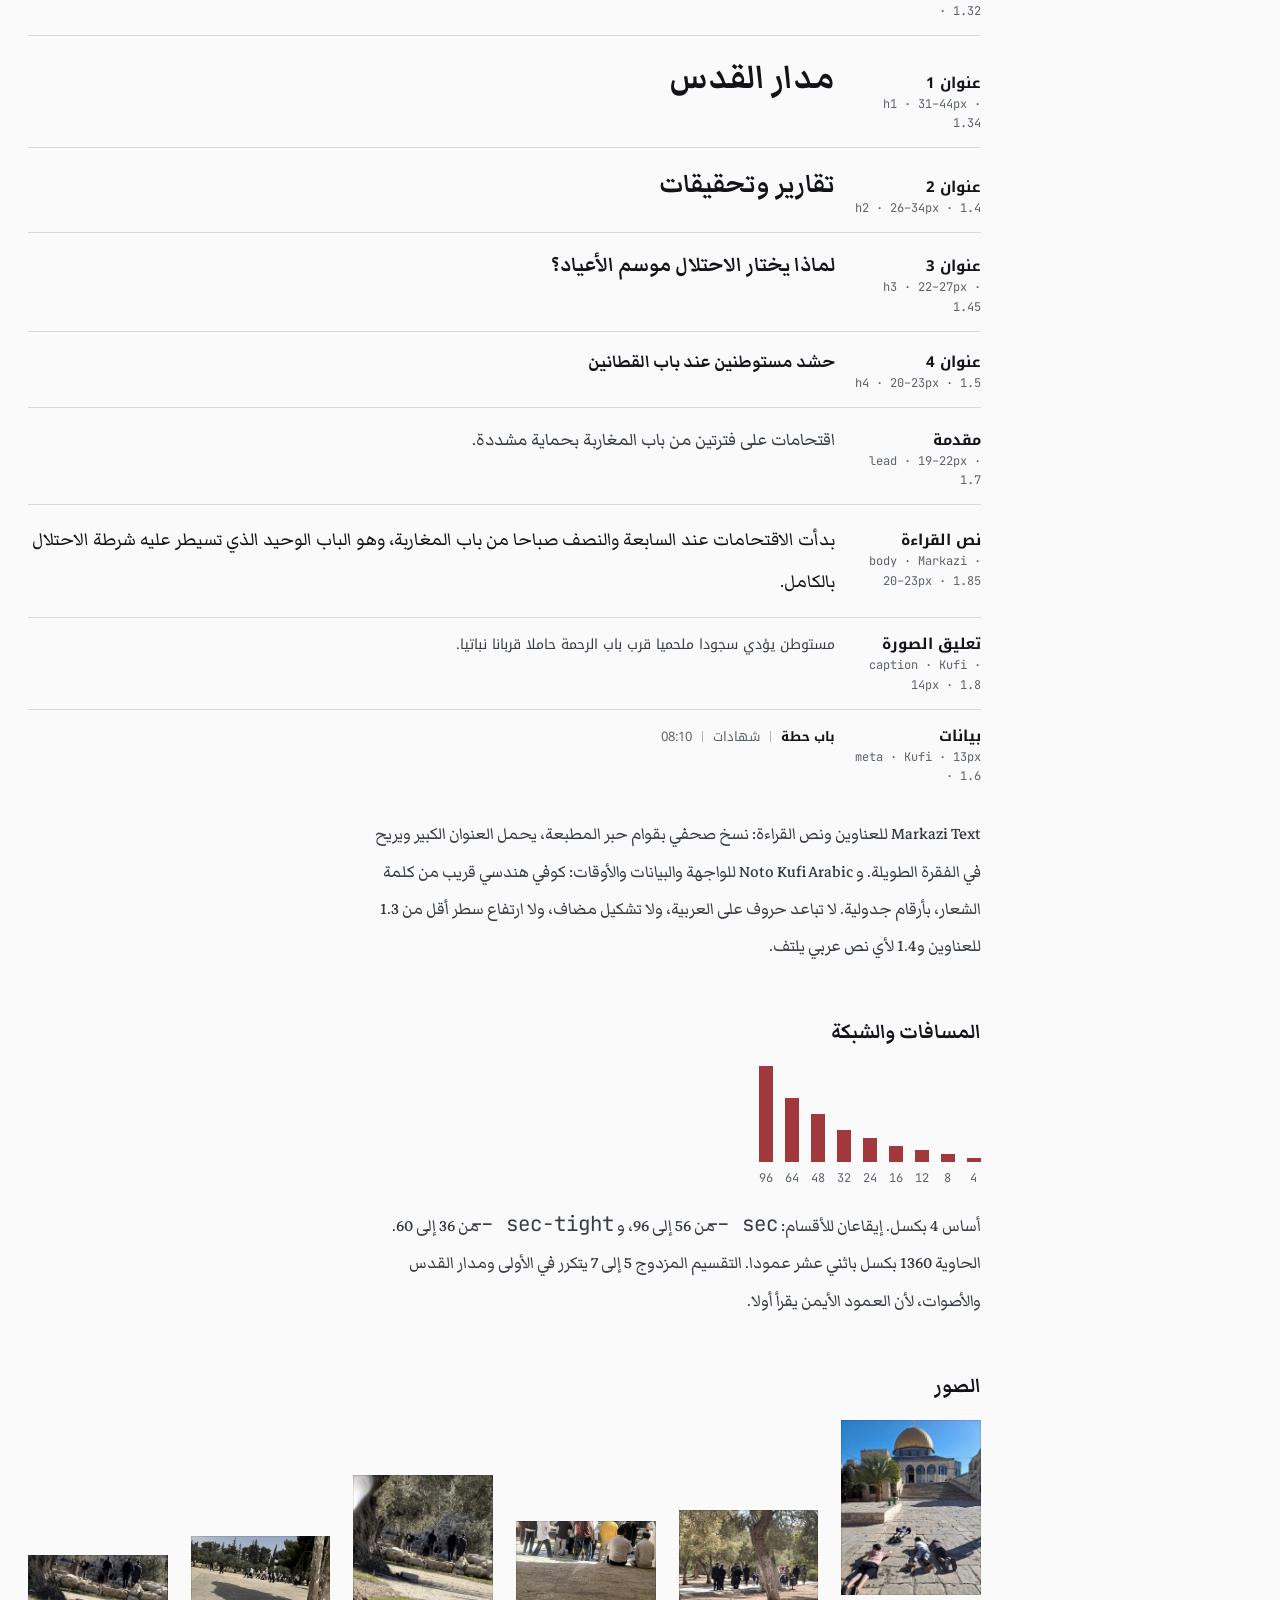
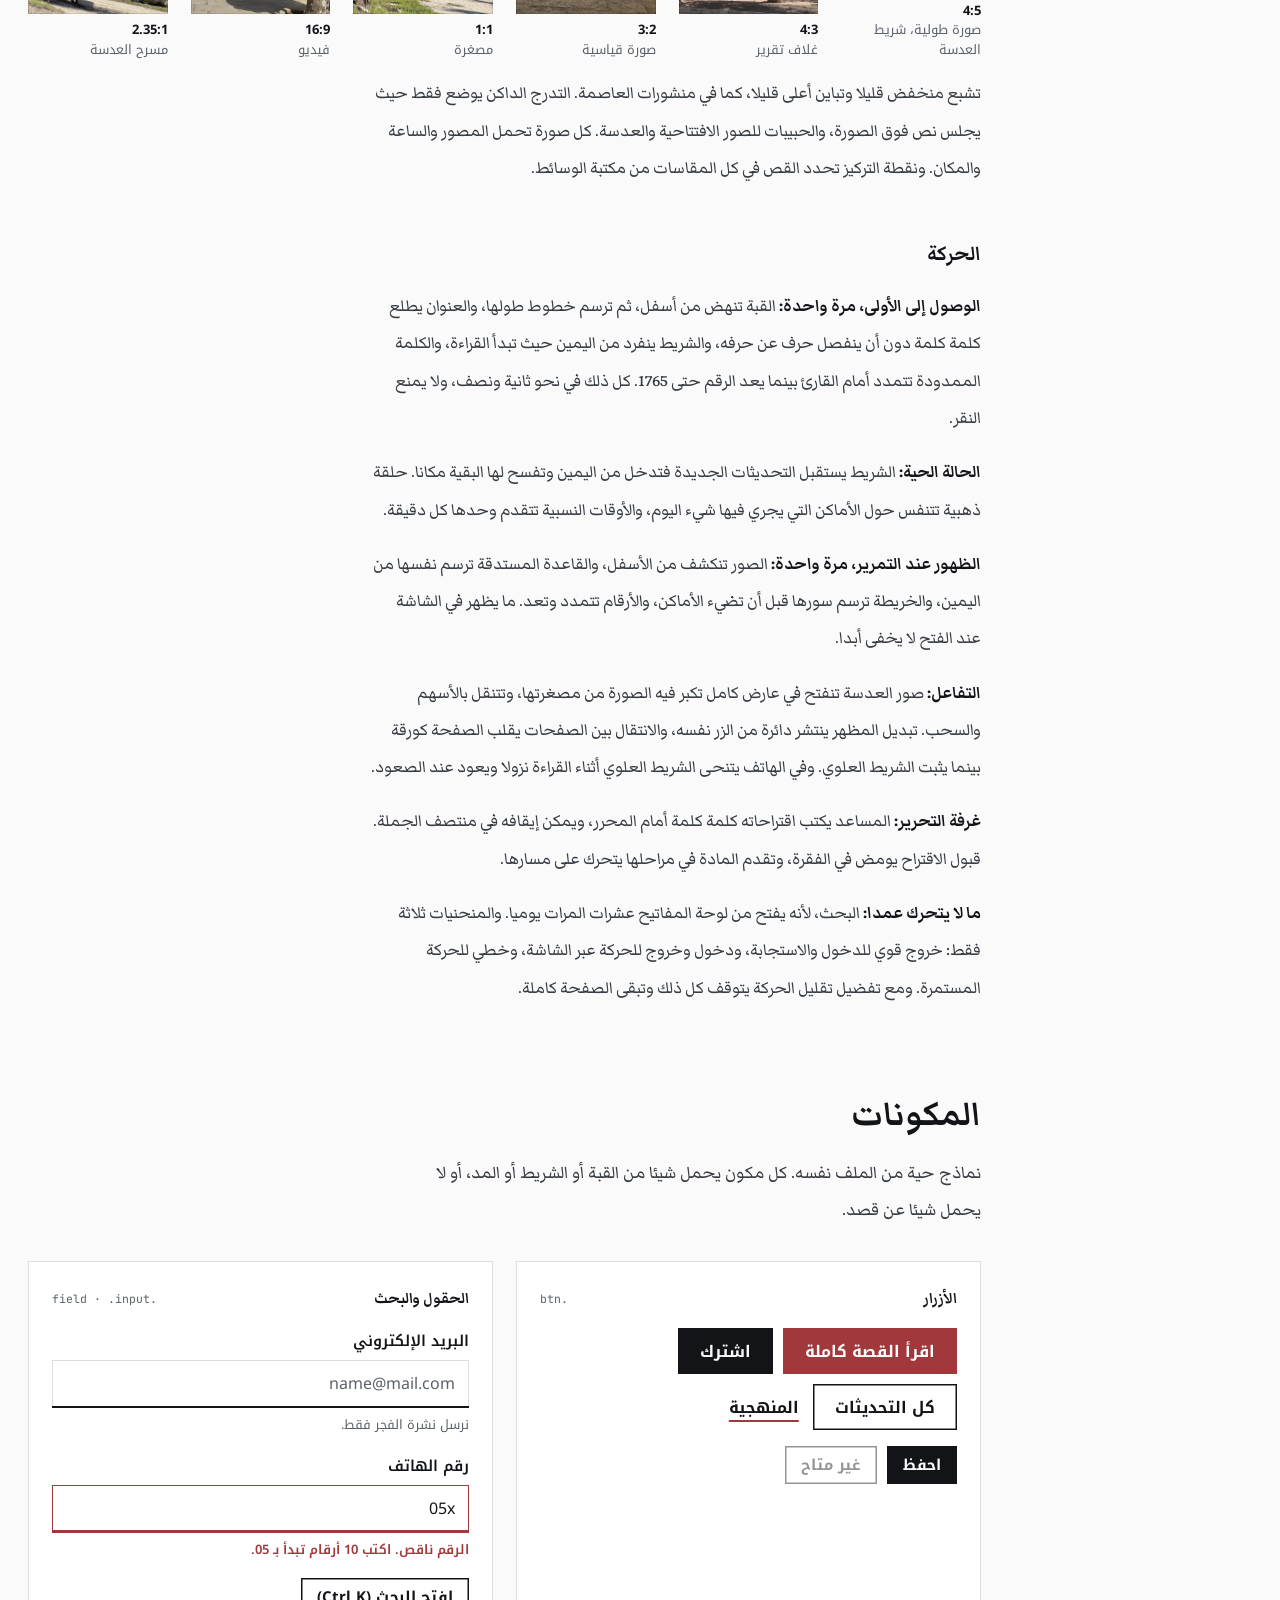
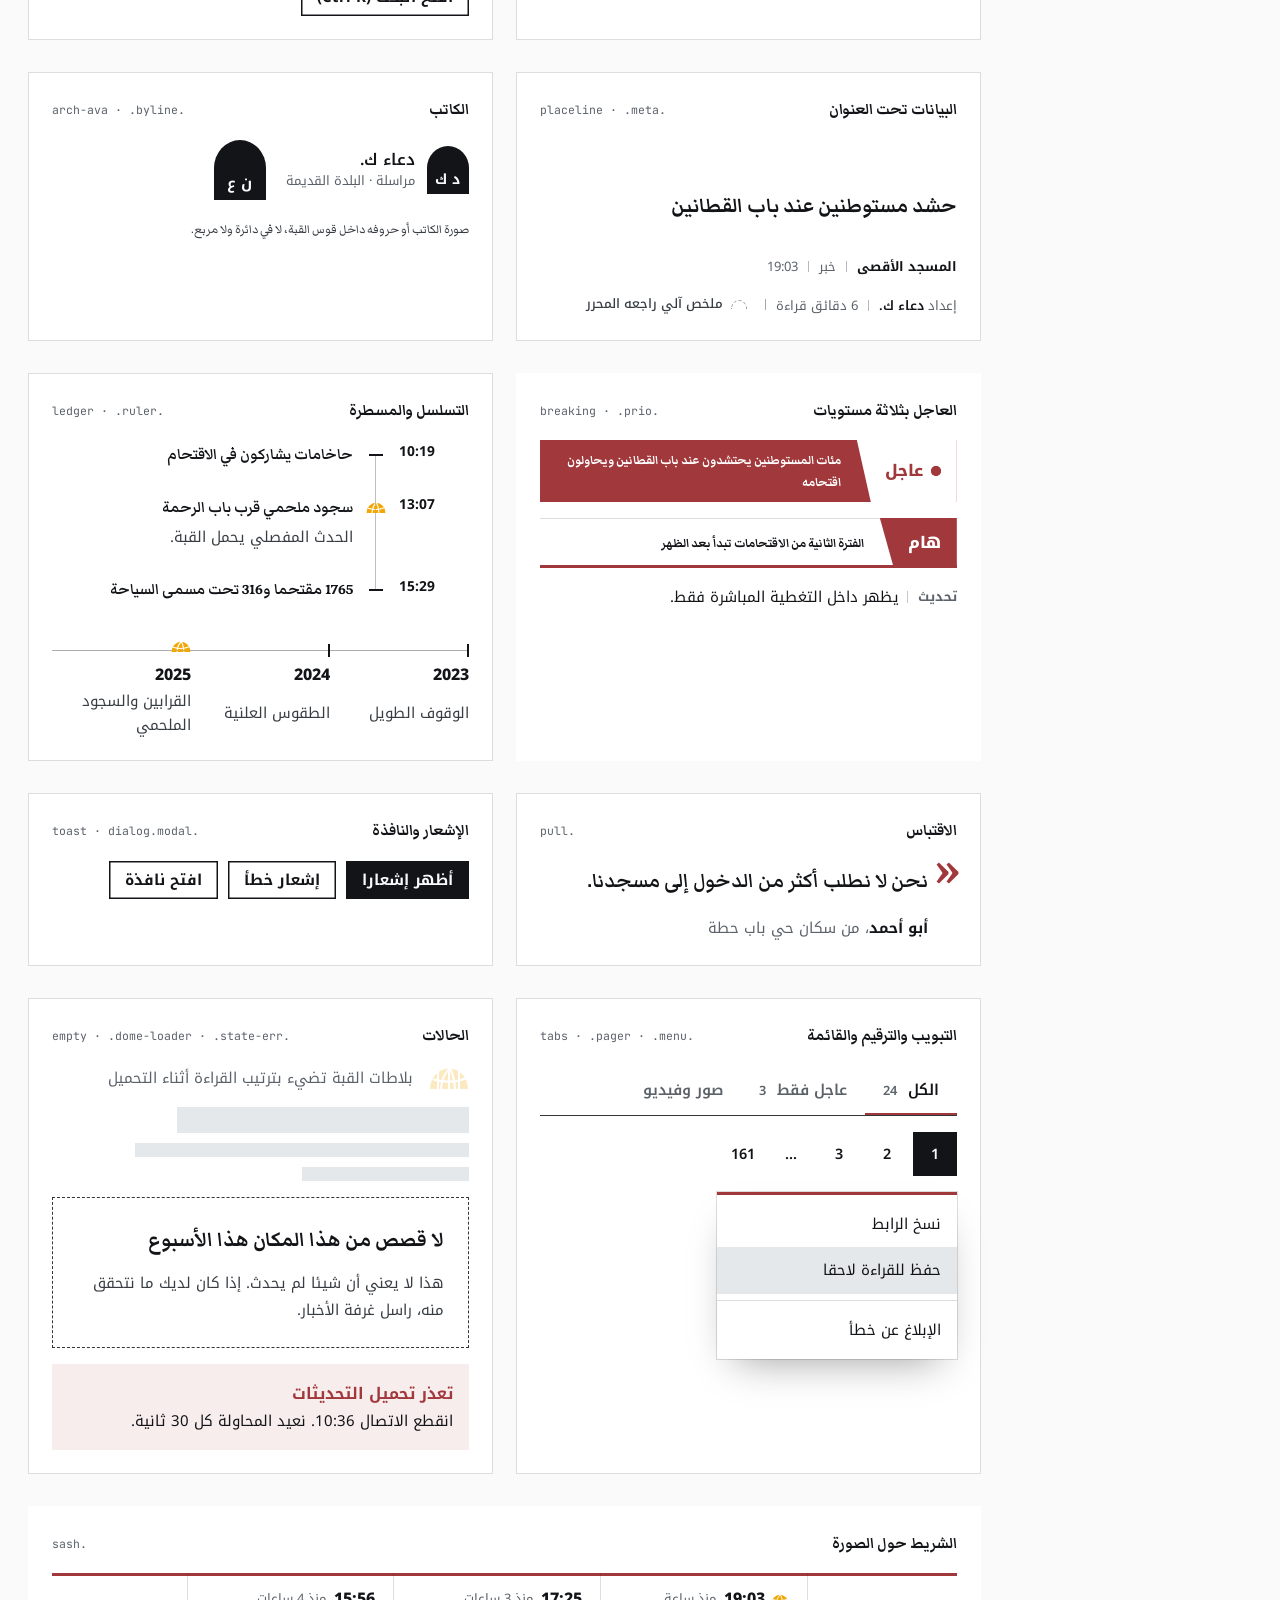
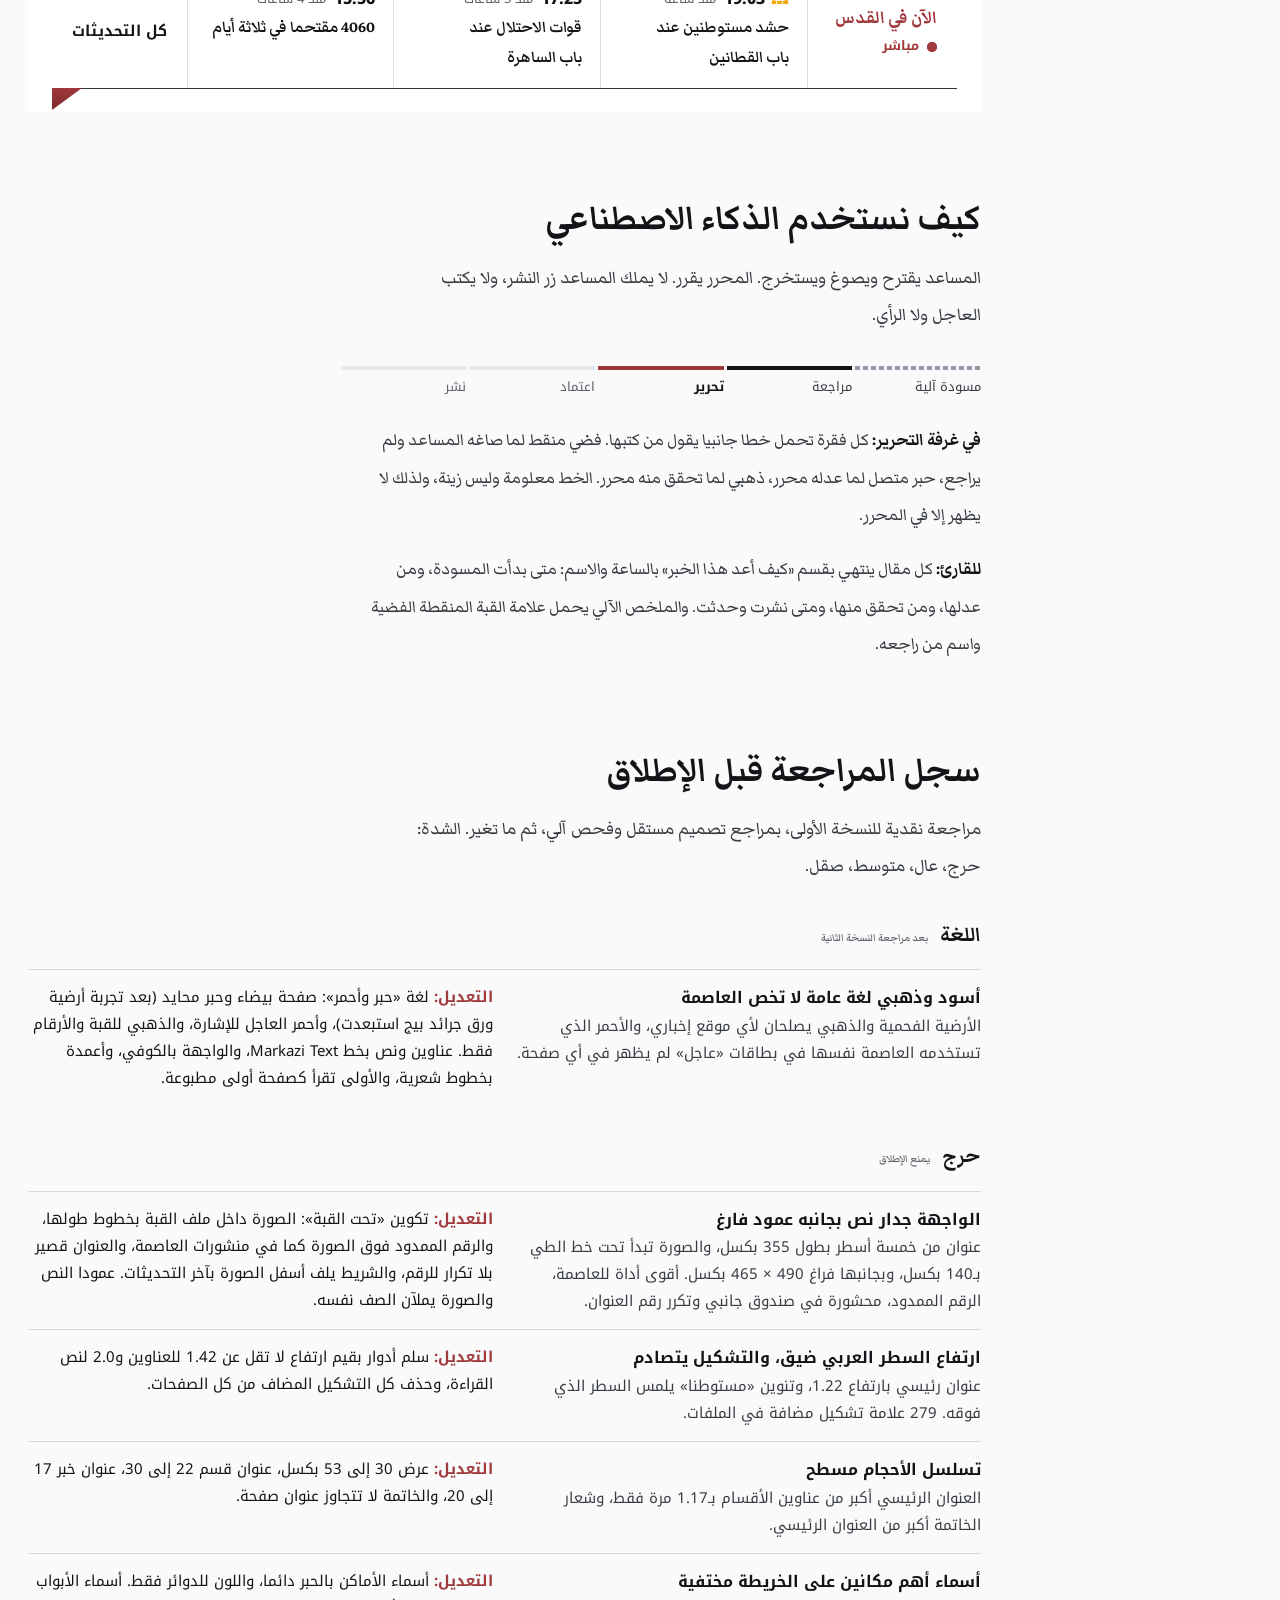
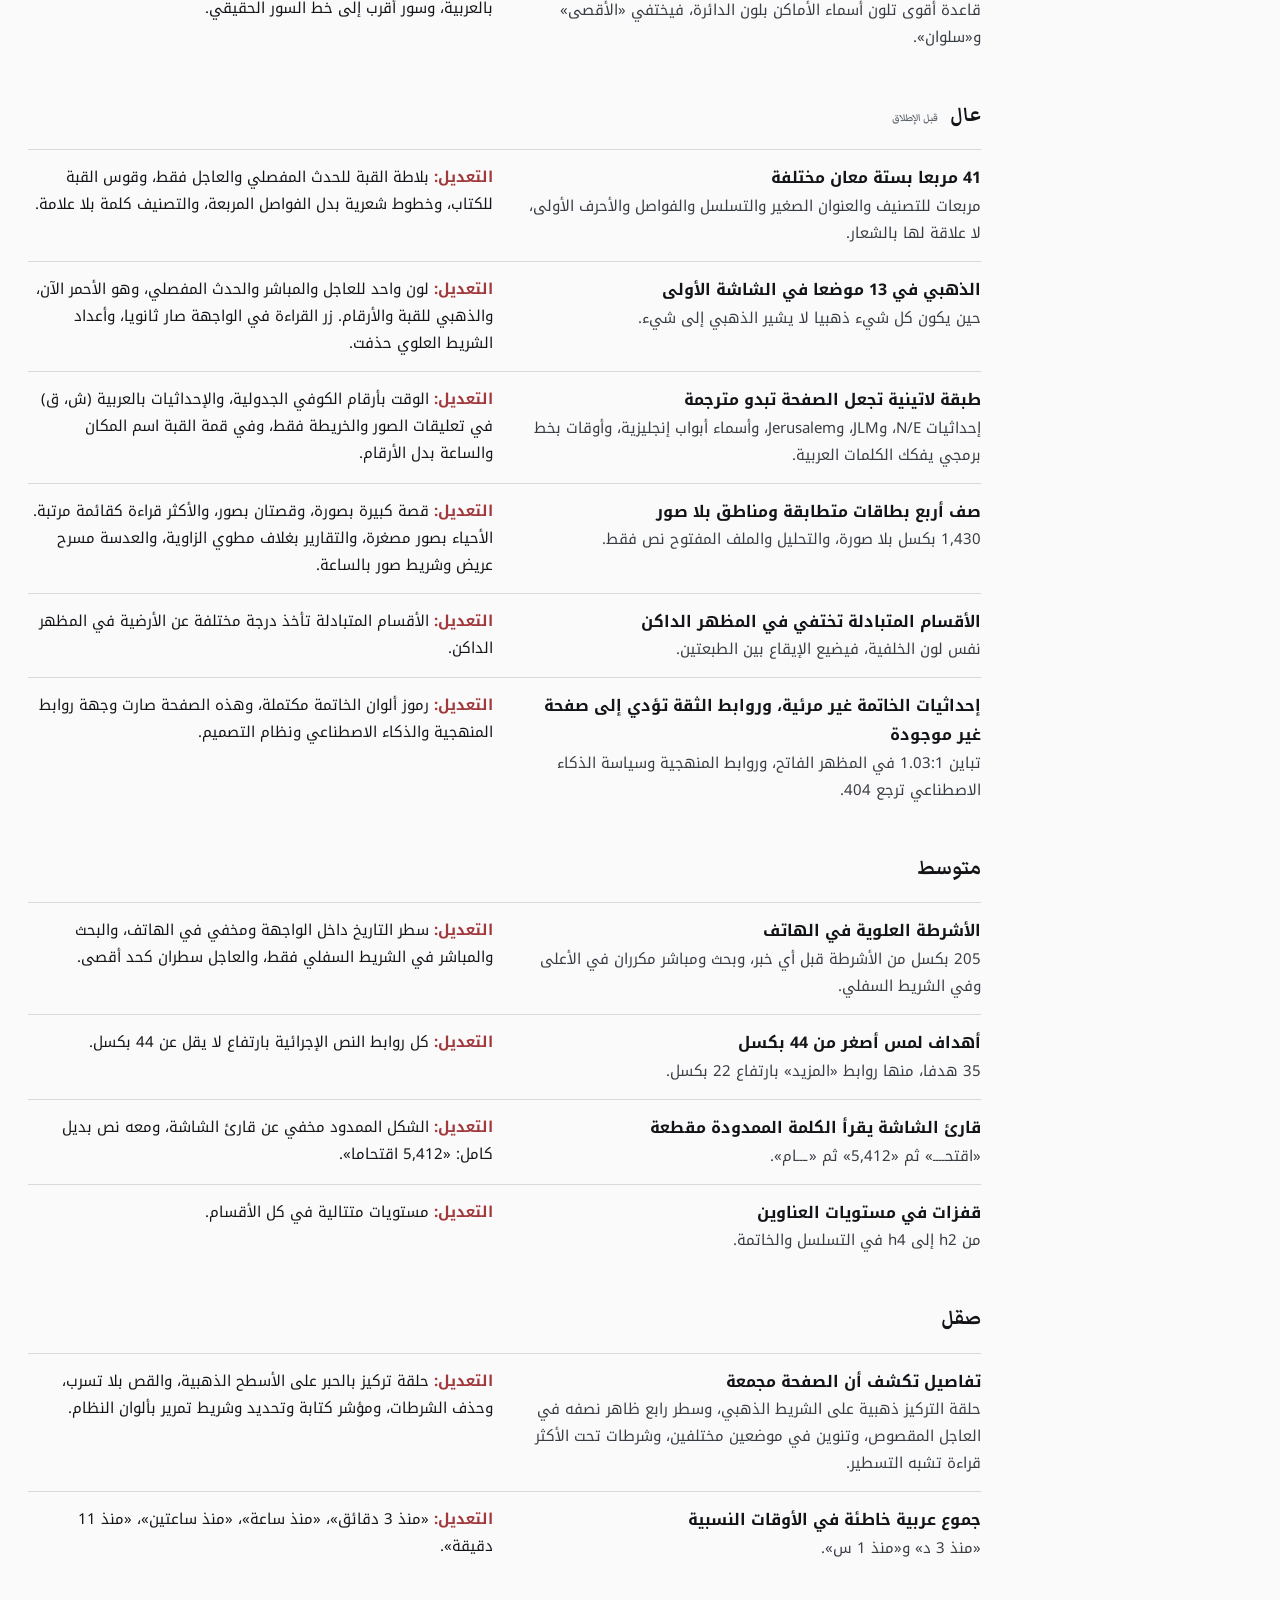
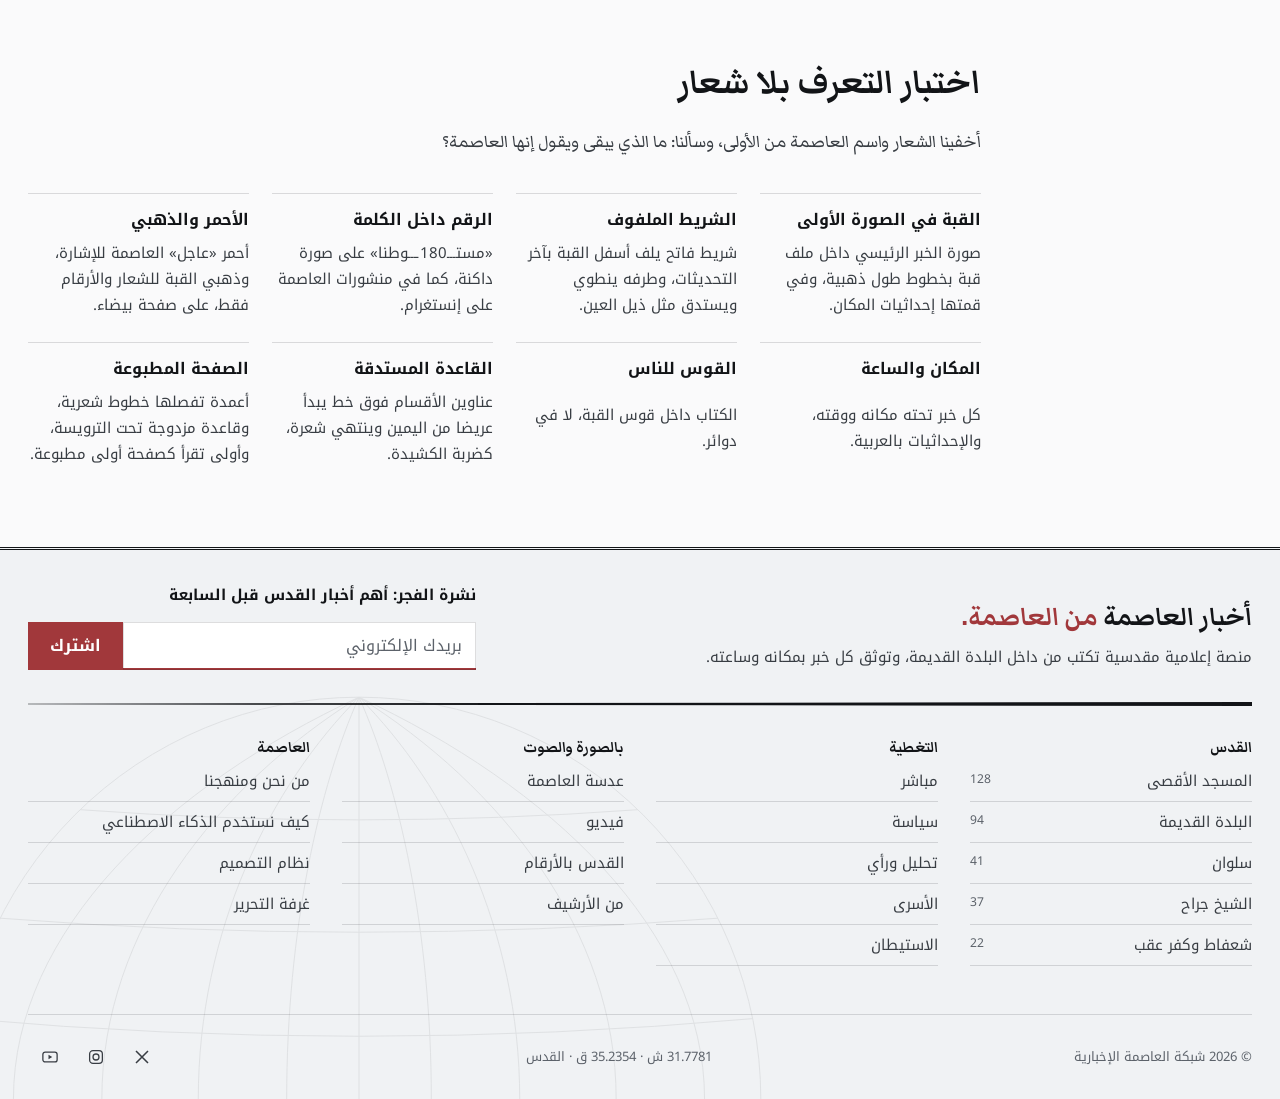
==== commit 7ad0e5ed: "Compact footer band, one live entry in the header, sun/moon theme switch - Footer statement: one ban" ====
--- a/index.html
+++ b/index.html
@@ -9,7 +9,7 @@
 <link rel="preconnect" href="https://fonts.googleapis.com">
 <link rel="preconnect" href="https://fonts.gstatic.com" crossorigin>
 <link rel="stylesheet" href="https://fonts.googleapis.com/css2?family=Markazi+Text:wght@400;500;600;700&family=Noto+Kufi+Arabic:wght@400;500;600;700;800&family=JetBrains+Mono:wght@400;600&display=swap">
-<link rel="stylesheet" href="assets/css/asima.css?v=39">
+<link rel="stylesheet" href="assets/css/asima.css?v=44">
 <style>
   .doc-hero { padding-block: var(--sec) var(--sec-tight); position: relative; overflow: clip; }
   .doc-hero__grid { display: grid; grid-template-columns: minmax(0, 7fr) minmax(0, 5fr); gap: var(--split-gap); align-items: end; }
@@ -435,6 +435,6 @@
 </dialog>
 
 <footer data-coda></footer>
-<script src="assets/js/asima.js?v=27" defer></script>
+<script src="assets/js/asima.js?v=32" defer></script>
 </body>
 </html>
--- a/assets/css/asima.css
+++ b/assets/css/asima.css
@@ -23,6 +23,7 @@
   --rule-strong: rgba(18, 20, 23, .86);
   --accent: #A1383B;        /* the red of Al-Asima's own «عاجل» cards */
   --accent-deep: #7C2A2C;
+  --accent-hover: #8A2F32;   /* a red control under the pointer: darker in light, so white text stays clear */
   --accent-ink: #A1383B;    /* red as text on the page (AA) */
   --on-accent: #FFFFFF;
   --dome: #F0A808;          /* the dome: logo, dome marks, figures on photographs */
@@ -104,7 +105,7 @@
     --bg: #111315; --bg-2: #0B0C0E; --sheet: #1A1D21; --sunk: #08090A; --night: #08090A; --map-bg: #191C1F;
     --ink: #ECEEF0; --ink-2: #C3C8CE; --ink-3: #969DA6;
     --rule: rgba(236, 238, 240, .14); --rule-strong: rgba(236, 238, 240, .8);
-    --accent: #D9585B; --accent-ink: #E88A8C; --accent-deep: #A1383B; --on-accent: #111315;
+    --accent: #D9585B; --accent-ink: #E88A8C; --accent-deep: #A1383B; --on-accent: #111315; --accent-hover: #E36D70;
     --dome-ink: #F0A808; --silver: #9AA3AF; --silver-soft: rgba(154, 163, 175, .16);
     --paper: #1A1D21; --paper-ink: #ECEEF0; --fold: #A1383B;
     --alert: #E0676A; --on-alert: #111315; --ok: #5CC497; --scrim: rgba(0,0,0,.7);
@@ -116,7 +117,7 @@
   --bg: #111315; --bg-2: #0B0C0E; --sheet: #1A1D21; --sunk: #08090A; --night: #08090A; --map-bg: #191C1F;
   --ink: #ECEEF0; --ink-2: #C3C8CE; --ink-3: #969DA6;
   --rule: rgba(236, 238, 240, .14); --rule-strong: rgba(236, 238, 240, .8);
-  --accent: #D9585B; --accent-ink: #E88A8C; --accent-deep: #A1383B; --on-accent: #111315;
+  --accent: #D9585B; --accent-ink: #E88A8C; --accent-deep: #A1383B; --on-accent: #111315; --accent-hover: #E36D70;
   --dome-ink: #F0A808; --silver: #9AA3AF; --silver-soft: rgba(154, 163, 175, .16);
   --paper: #1A1D21; --paper-ink: #ECEEF0; --fold: #A1383B;
   --alert: #E0676A; --on-alert: #111315; --ok: #5CC497; --scrim: rgba(0,0,0,.7);
@@ -342,7 +343,20 @@
 .tool-btn:hover { background: var(--sunk); }
 .tool-btn svg { width: 20px; height: 20px; }
 .tool-btn--live { width: auto; padding-inline: 16px; display: flex; gap: 8px; font-size: var(--fs-small); font-weight: 700; background: var(--accent); color: var(--on-accent); }
-.tool-btn--live:hover { background: var(--accent-deep); }
+.tool-btn--live:hover { background: var(--accent-hover); }
+/* live coverage has one entry on wide screens, this button (the dock carries it on phones); on the live page it is the current section */
+.tool-btn--live[aria-current="page"] { box-shadow: inset 0 -3px 0 var(--on-accent); }
+/* theme switch: the moon offers the dark edition, the sun the light one; the two cross-fade in place */
+.tool-btn--theme { position: relative; }
+.theme-ico { display: grid; place-items: center; transition: opacity 200ms cubic-bezier(0.2, 0, 0, 1), scale 200ms cubic-bezier(0.2, 0, 0, 1), filter 200ms cubic-bezier(0.2, 0, 0, 1); }
+.theme-ico--sun { position: absolute; inset: 0; opacity: 0; scale: .25; filter: blur(4px); }
+:root[data-theme="dark"] .theme-ico--moon { opacity: 0; scale: .25; filter: blur(4px); }
+:root[data-theme="dark"] .theme-ico--sun { opacity: 1; scale: 1; filter: none; }
+@media (prefers-color-scheme: dark) {
+  :root:not([data-theme="light"]) .theme-ico--moon { opacity: 0; scale: .25; filter: blur(4px); }
+  :root:not([data-theme="light"]) .theme-ico--sun { opacity: 1; scale: 1; filter: none; }
+}
+@media (prefers-reduced-motion: reduce) { .theme-ico { transition: opacity 150ms ease; scale: 1 !important; filter: none !important; } }
 
 .dateline { border-bottom: 1px solid var(--rule); }
 .dateline__in { display: flex; justify-content: space-between; align-items: center; gap: 16px; min-height: 40px; font-size: var(--fs-meta); color: var(--ink-3); flex-wrap: wrap; padding-block: 6px; }
@@ -502,7 +516,7 @@
 .btn { --b-bg: var(--ink); --b-fg: var(--bg); display: inline-flex; align-items: center; justify-content: center; gap: 10px; min-height: 46px; padding-inline: 22px; border: 0; background: var(--b-bg); color: var(--b-fg); font-family: var(--f-display); font-weight: 700; font-size: var(--fs-ui); line-height: 1.2; white-space: nowrap; transition: background var(--d-2) ease, color var(--d-2) ease, transform 160ms var(--ease); }
 .btn:hover { --b-bg: color-mix(in srgb, var(--ink) 84%, var(--accent)); }
 .btn--gold { --b-bg: var(--accent); --b-fg: var(--on-accent); }
-.btn--gold:hover { --b-bg: var(--accent-deep); }
+.btn--gold:hover { --b-bg: var(--accent-hover); }
 .btn--line { --b-bg: transparent; --b-fg: var(--ink); box-shadow: inset 0 0 0 1.5px var(--ink); }
 .btn--line:hover { --b-bg: var(--ink); --b-fg: var(--bg); }
 .btn--quiet { --b-bg: transparent; --b-fg: var(--ink); padding-inline: 4px; text-decoration: underline; text-decoration-color: var(--accent); text-underline-offset: 7px; text-decoration-thickness: 2px; }
@@ -625,16 +639,18 @@
 
 /* ---------- 16. Newsletter («نشرة الفجر») ---------- */
 .brief { display: grid; gap: 14px; }
+.brief label { text-wrap: balance; }
 .brief__row { display: flex; flex-wrap: wrap; }
 .brief__row .input { flex: 1 1 220px; min-width: 0; }
 .brief__row .btn { flex: none; }
 
 /* ---------- 17. Coda («الخاتمة») — the dome rises at the end ---------- */
 .coda { background: var(--bg-2); color: var(--ink); position: relative; overflow: hidden; border-top: 3px double var(--ink); }
-.coda__statement { padding-block: var(--s-8) var(--s-7); display: grid; grid-template-columns: minmax(0, 1.25fr) minmax(0, 1fr); gap: var(--s-7); align-items: end; }
-.coda__statement h2 { font-family: var(--f-head); font-size: clamp(2.1rem, 1.4rem + 1.9vw, 2.9rem); font-weight: 700; line-height: 1.3; }
+/* one compact band: who we are in a line on one side, the morning brief on the other */
+.coda__statement { padding-block: var(--s-6); display: grid; grid-template-columns: minmax(0, 1fr) minmax(0, 28rem); gap: var(--s-5) var(--s-7); align-items: end; }
+.coda__statement h2 { font-family: var(--f-head); font-size: var(--fs-h2); font-weight: 700; line-height: 1.4; }
 .coda__statement h2 em { font-style: normal; color: var(--accent-ink); }
-.coda__statement p { color: var(--ink-2); max-width: 46ch; font-size: var(--fs-ui); line-height: 1.85; text-wrap: pretty; }
+.coda__statement p { color: var(--ink-2); margin-top: 4px; font-size: var(--fs-small); line-height: 1.75; text-wrap: pretty; }
 .coda__index { display: grid; grid-template-columns: repeat(4, minmax(0, 1fr)); gap: var(--s-6); padding-block: var(--s-6) var(--s-7); position: relative; }
 .coda__index::before { content: ""; position: absolute; inset-inline: 0; top: 0; height: 4px; background: var(--ink); clip-path: polygon(0 42%, 100% 0, 100% 100%, 0 58%); }
 .coda__index h4 { font-family: var(--f-display); font-size: var(--fs-small); font-weight: 700; color: var(--ink); margin-bottom: 10px; }
@@ -649,7 +665,7 @@
 .coda .dome-horizon { width: min(820px, 80vw); opacity: .07; inset-inline-end: -4vw; }
 .coda .input { background: var(--sheet); color: var(--ink); box-shadow: inset 0 0 0 1px var(--rule), inset 0 -2px 0 var(--accent); }
 @media (max-width: 960px) { .coda__statement { grid-template-columns: 1fr; } .coda__index { grid-template-columns: repeat(2, minmax(0,1fr)); } }
-@media (max-width: 520px) { .coda__index { gap: var(--s-5) var(--s-4); } .coda__statement { padding-top: var(--s-7); } }
+@media (max-width: 520px) { .coda__index { gap: var(--s-5) var(--s-4); } }
 
 /* ---------- 18. Utilities ---------- */
 .stack { display: grid; gap: var(--s-4); align-content: start; }
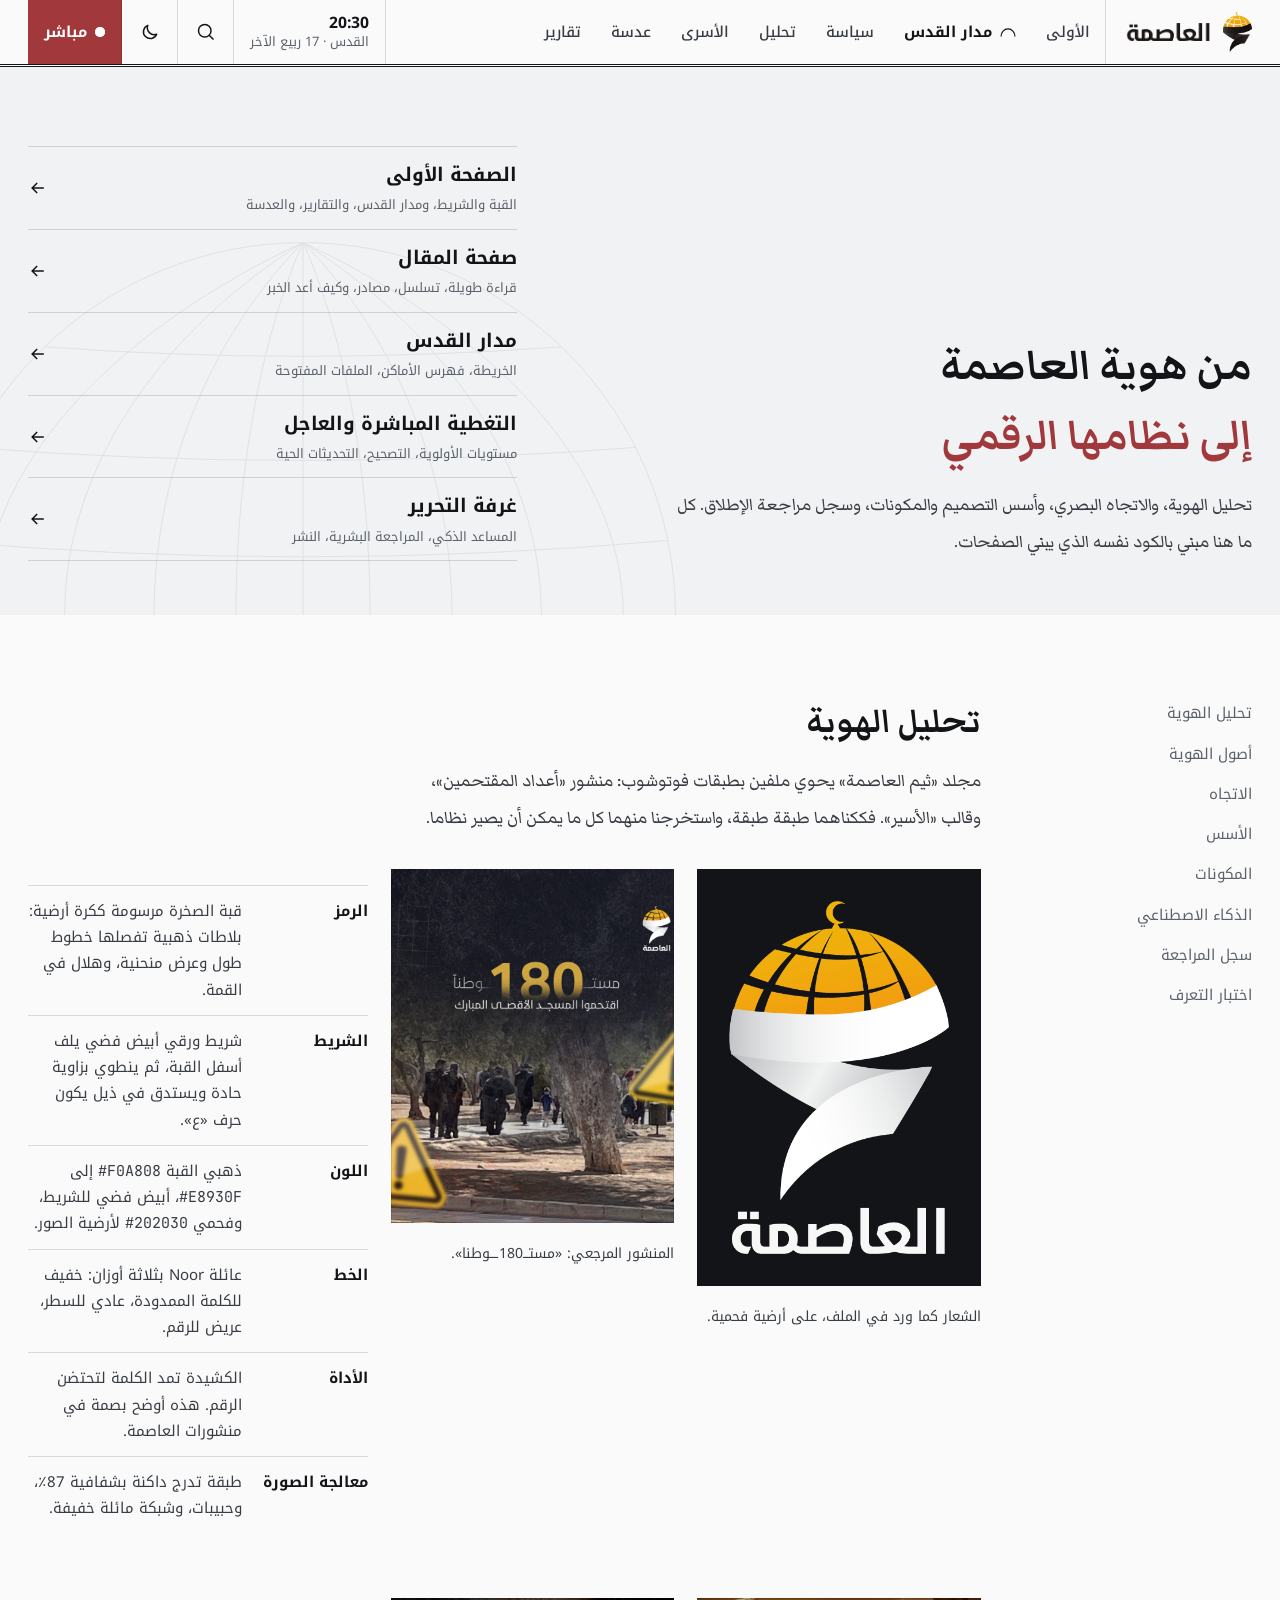
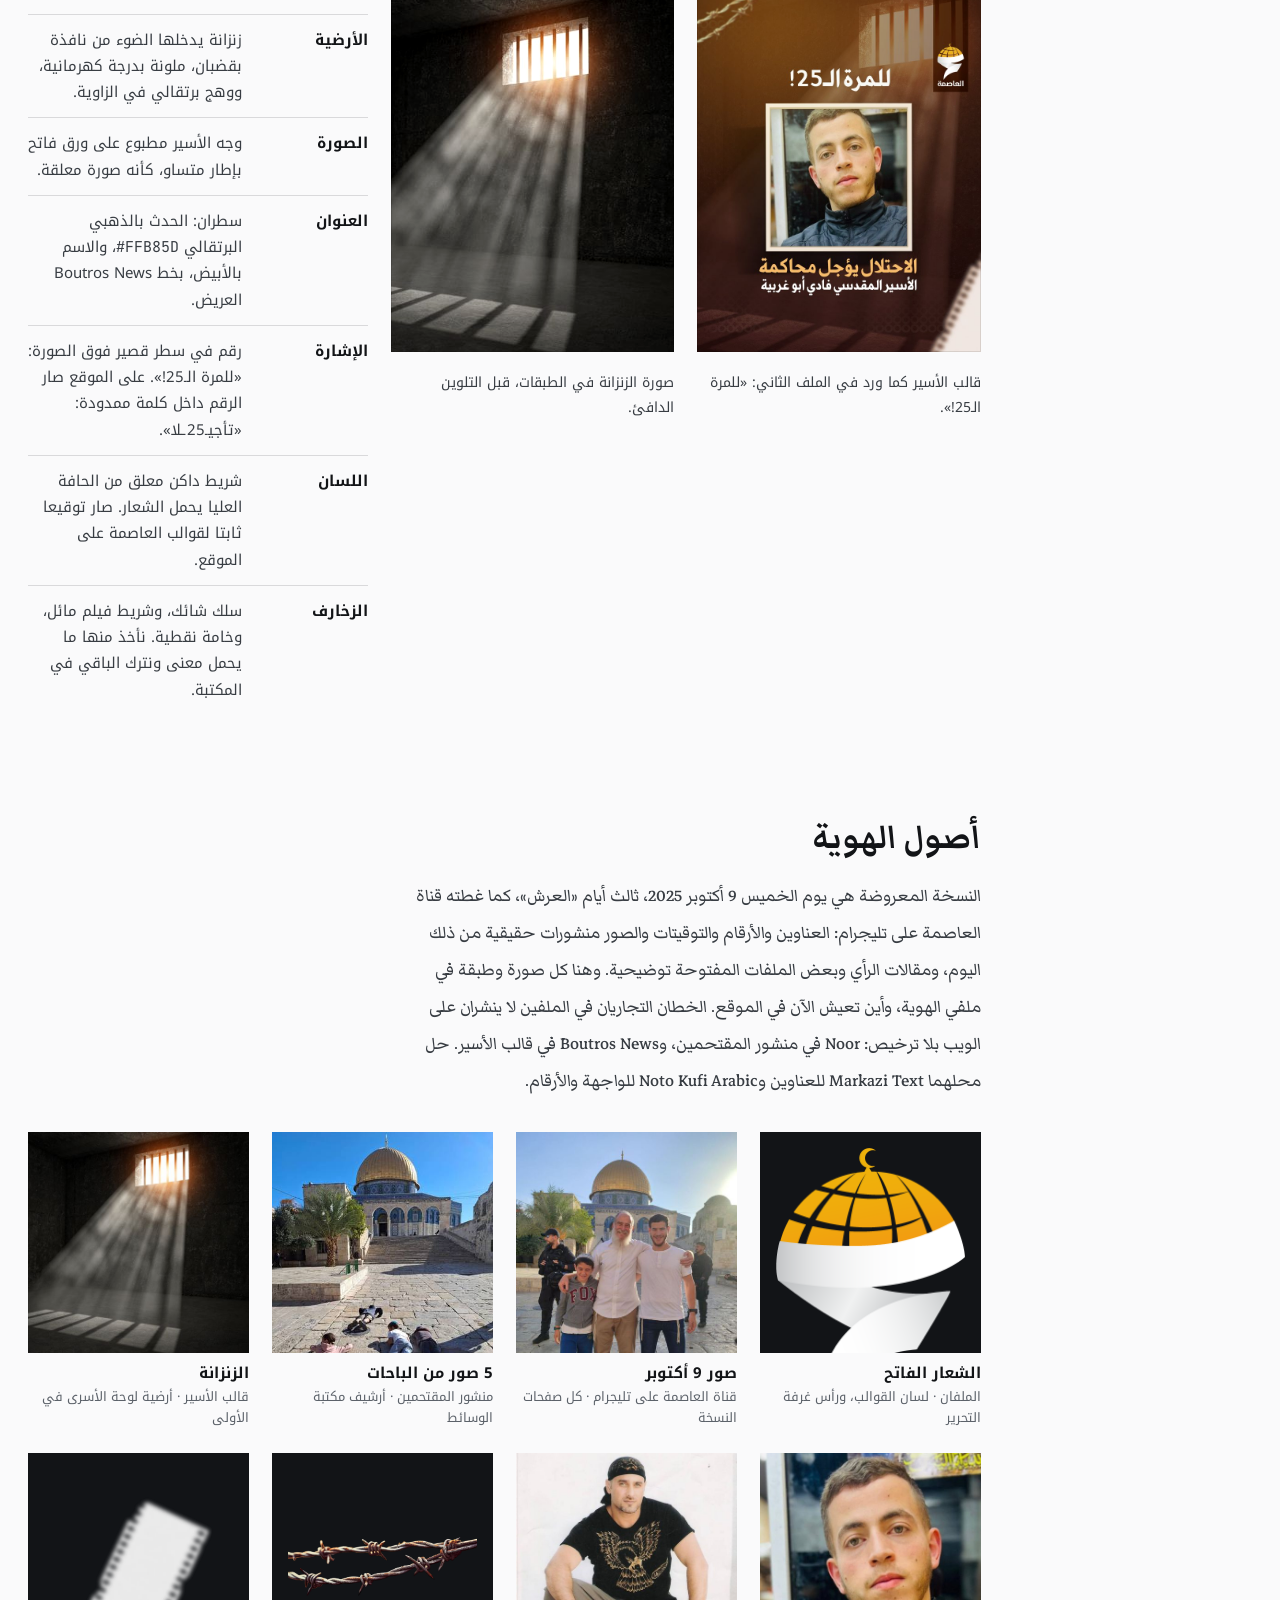
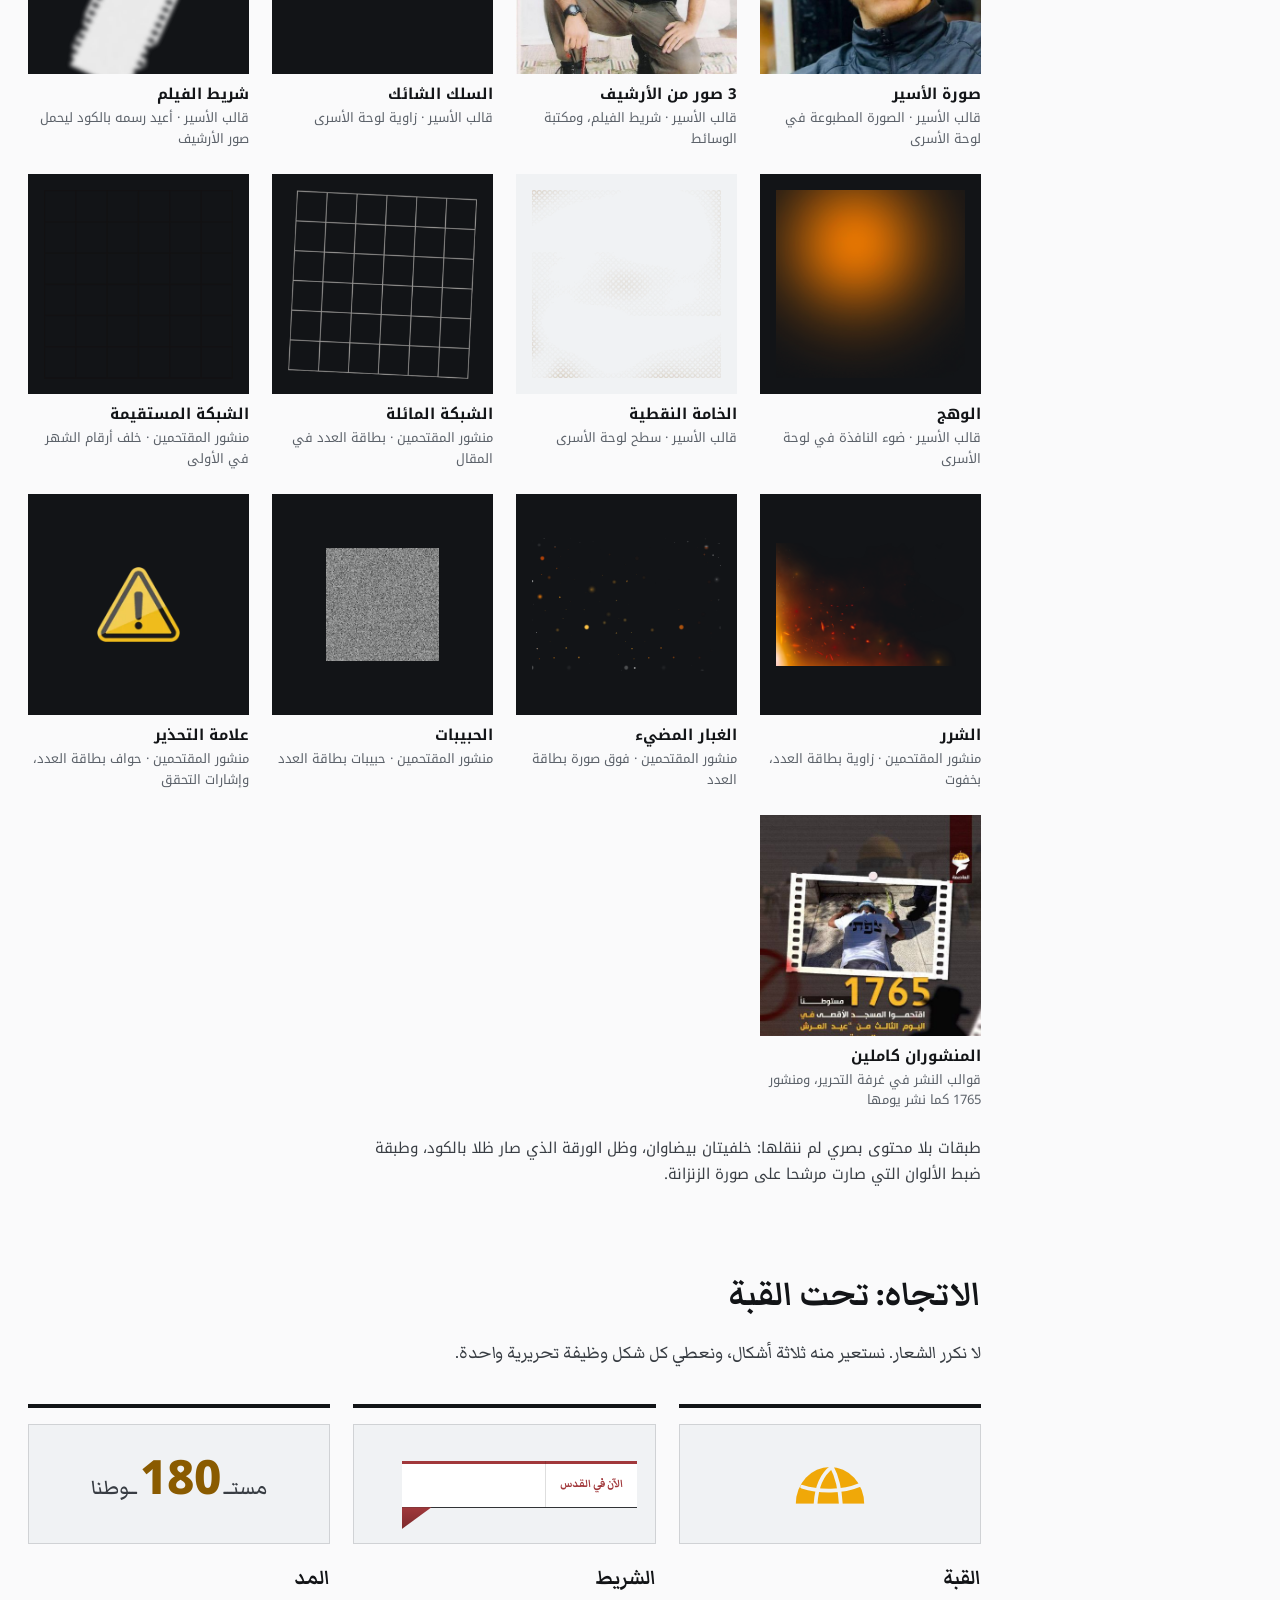
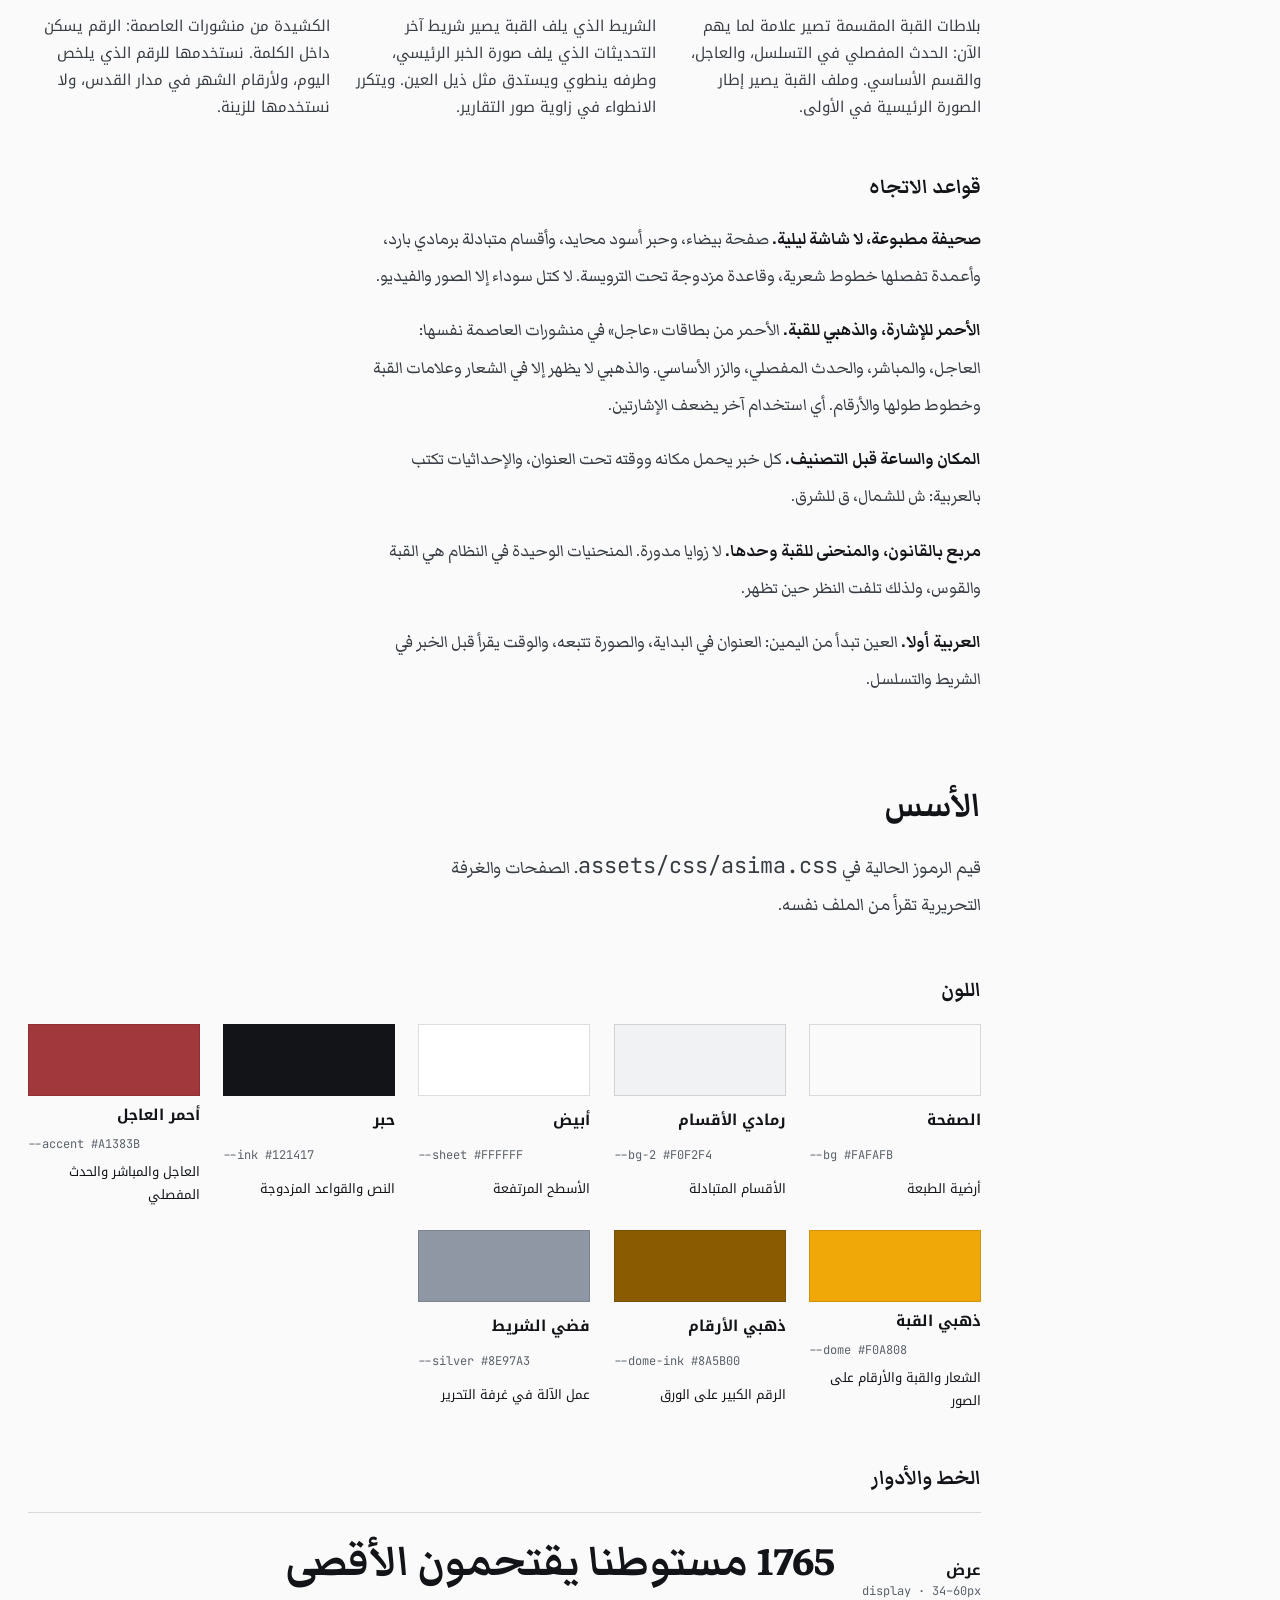
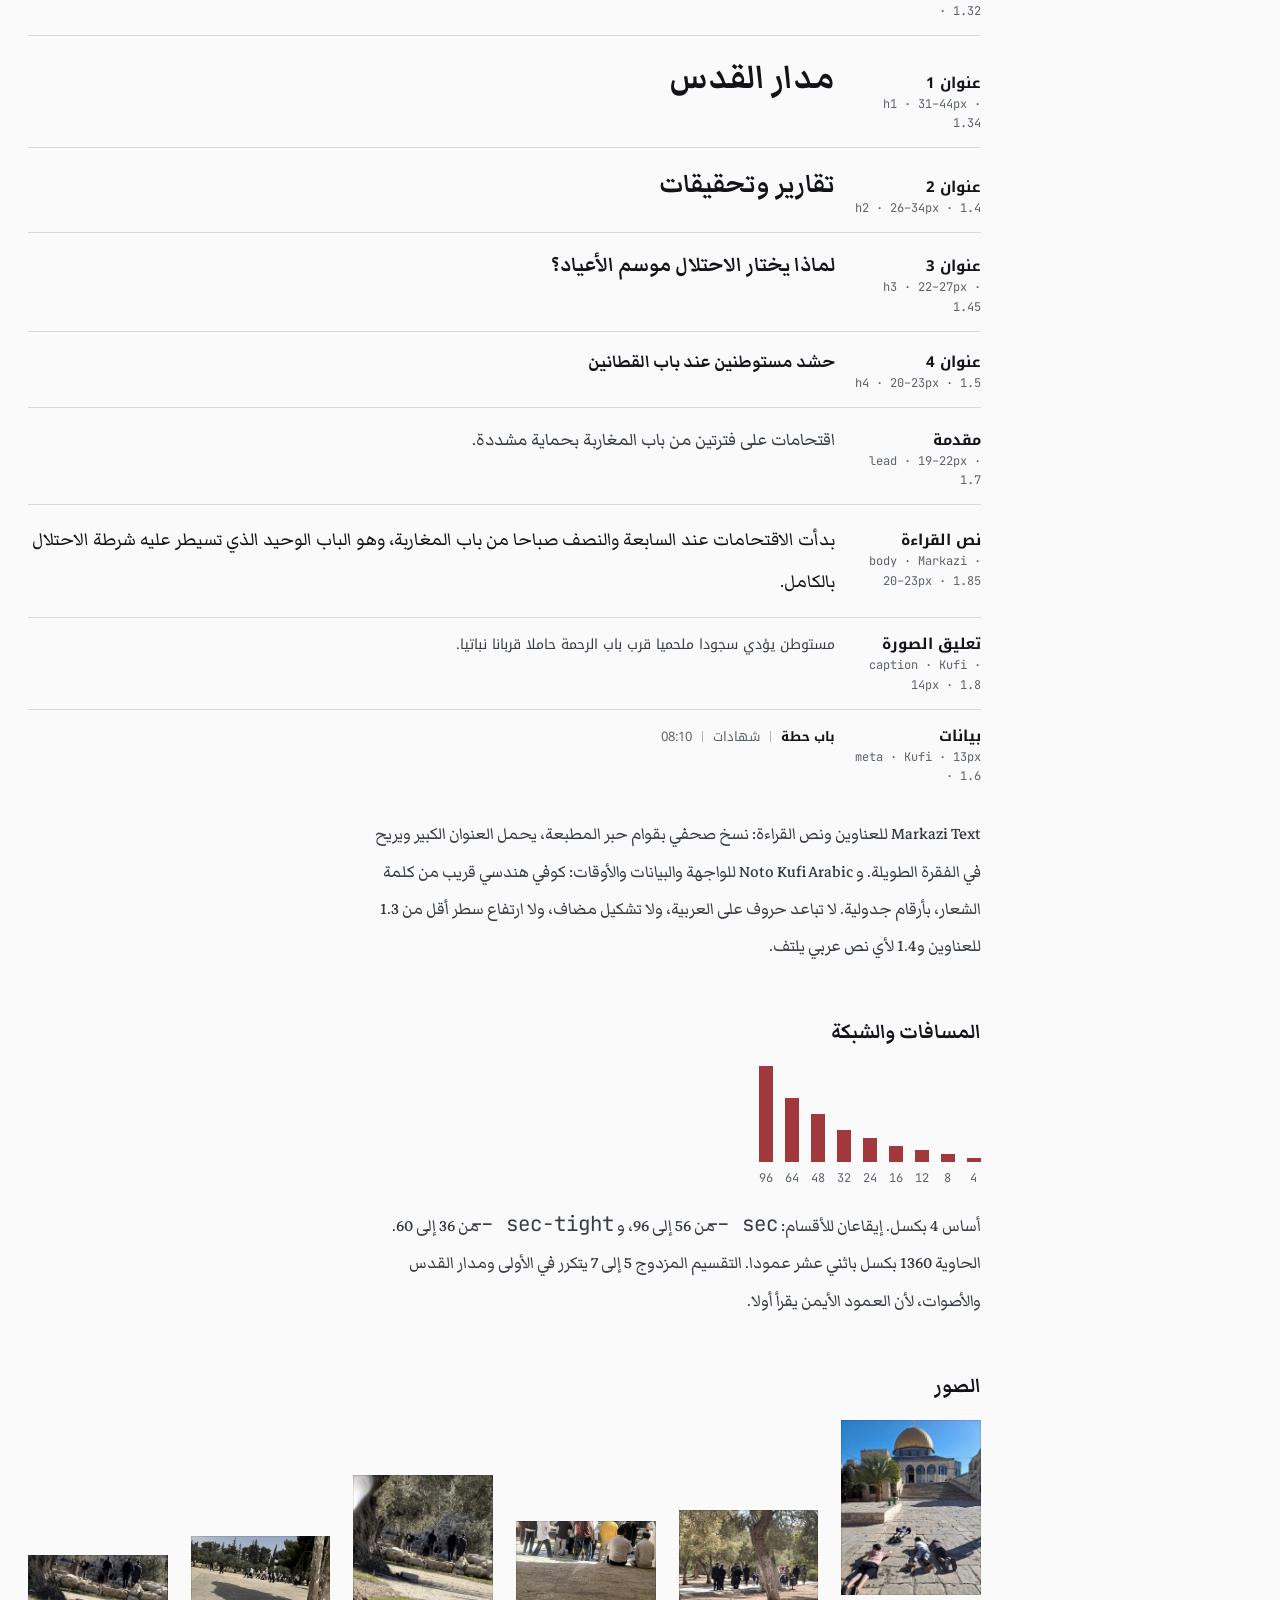
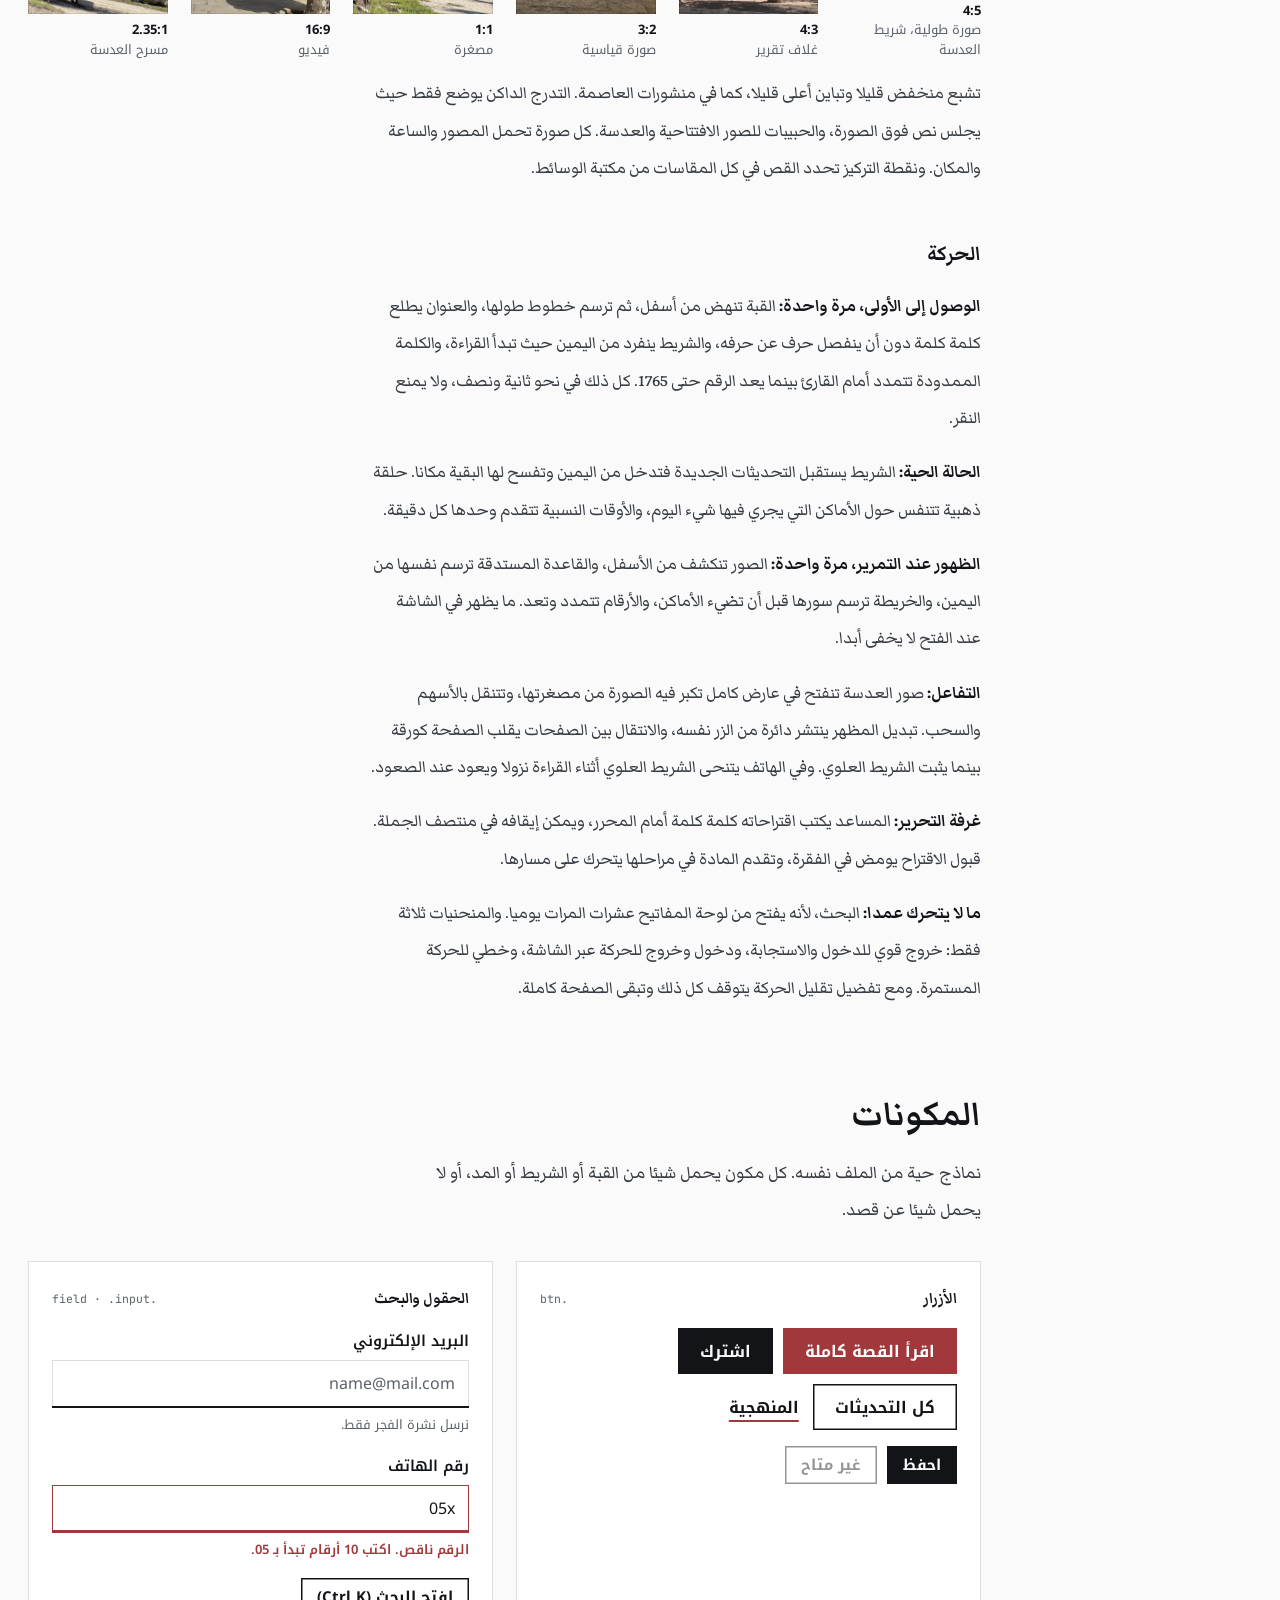
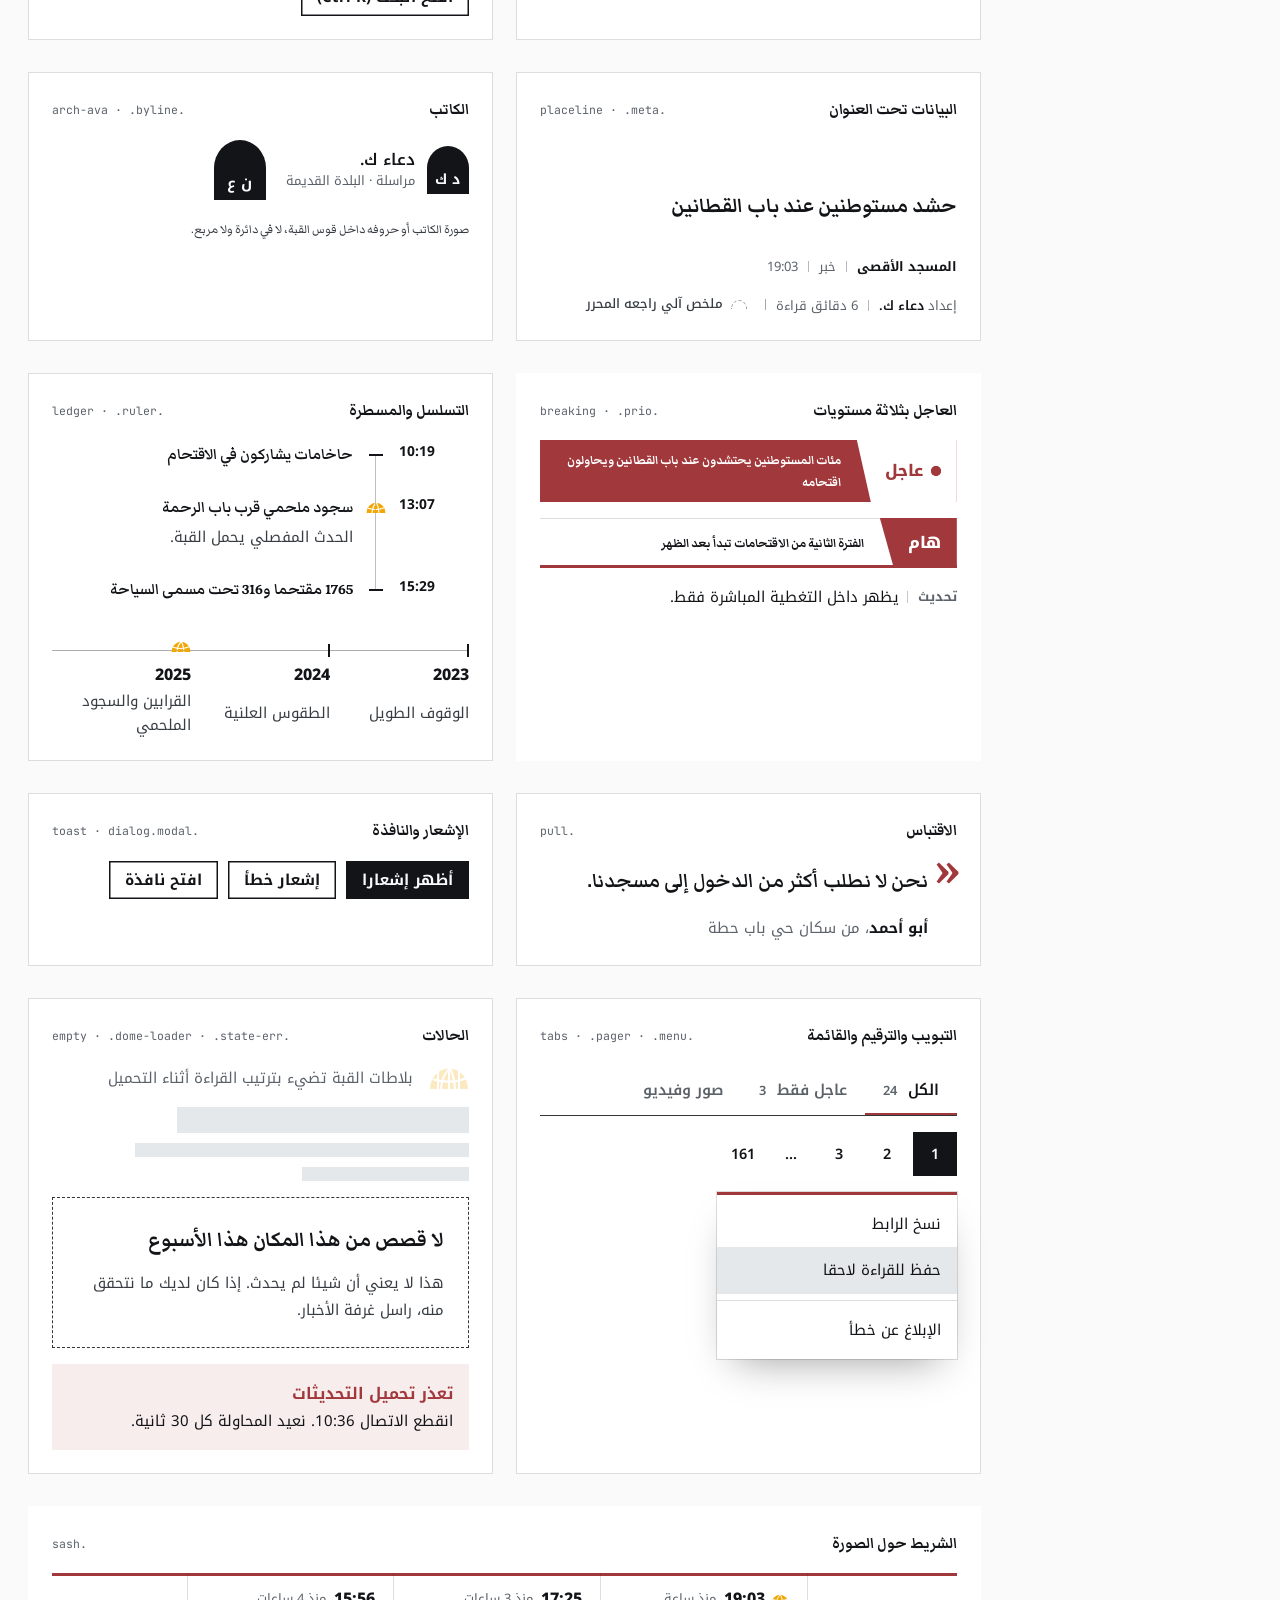
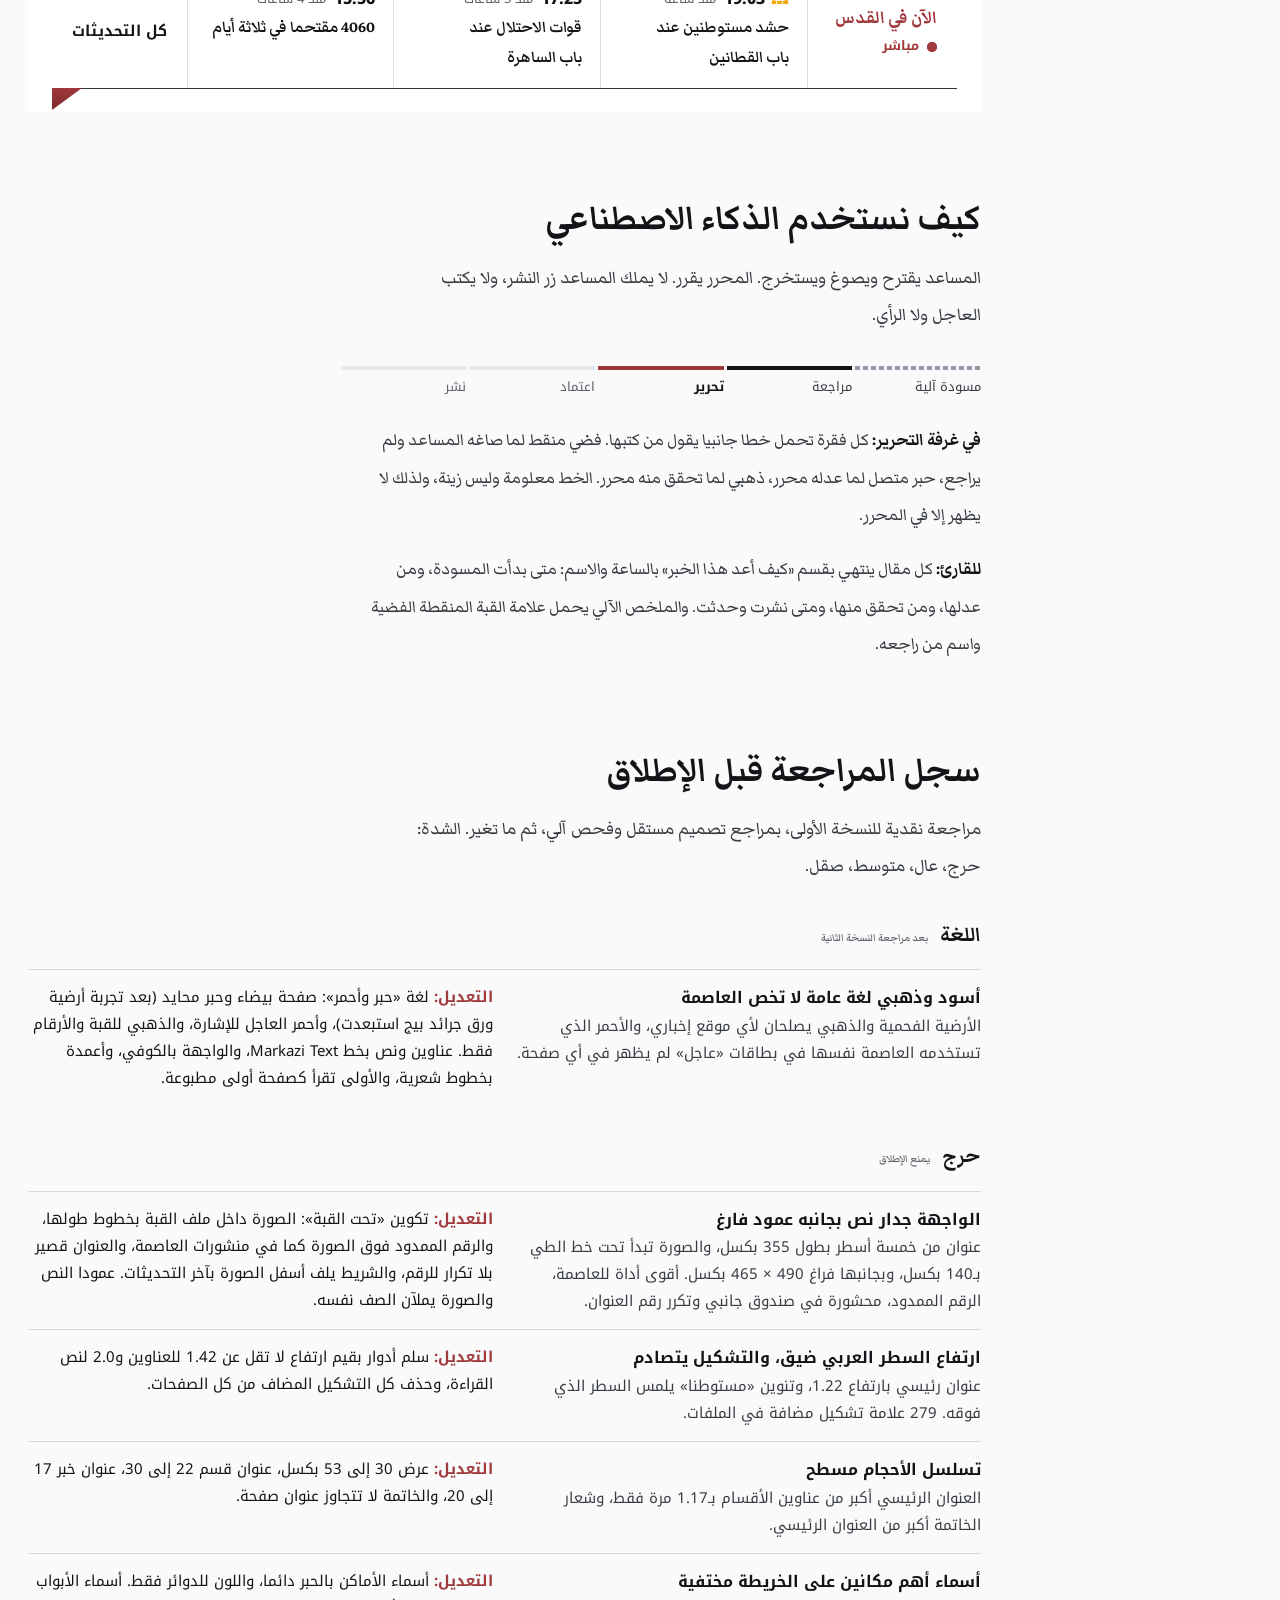
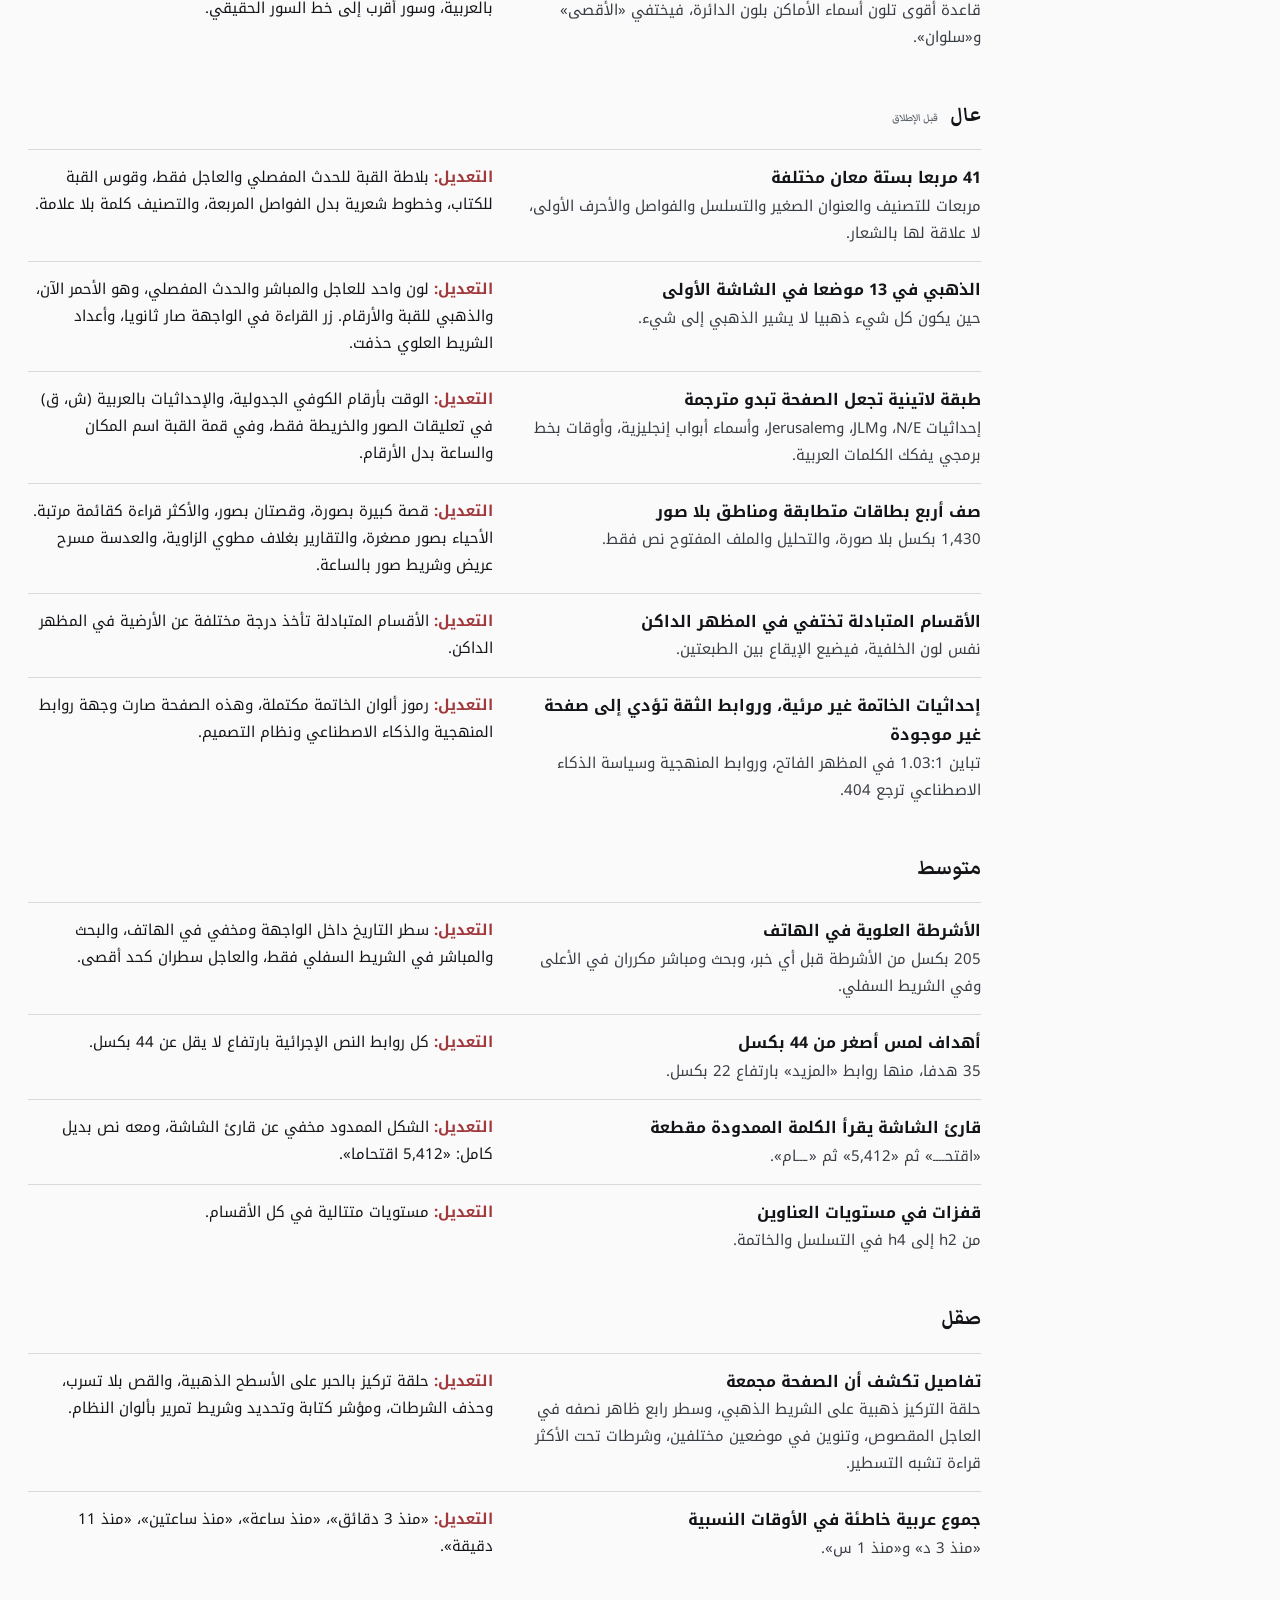
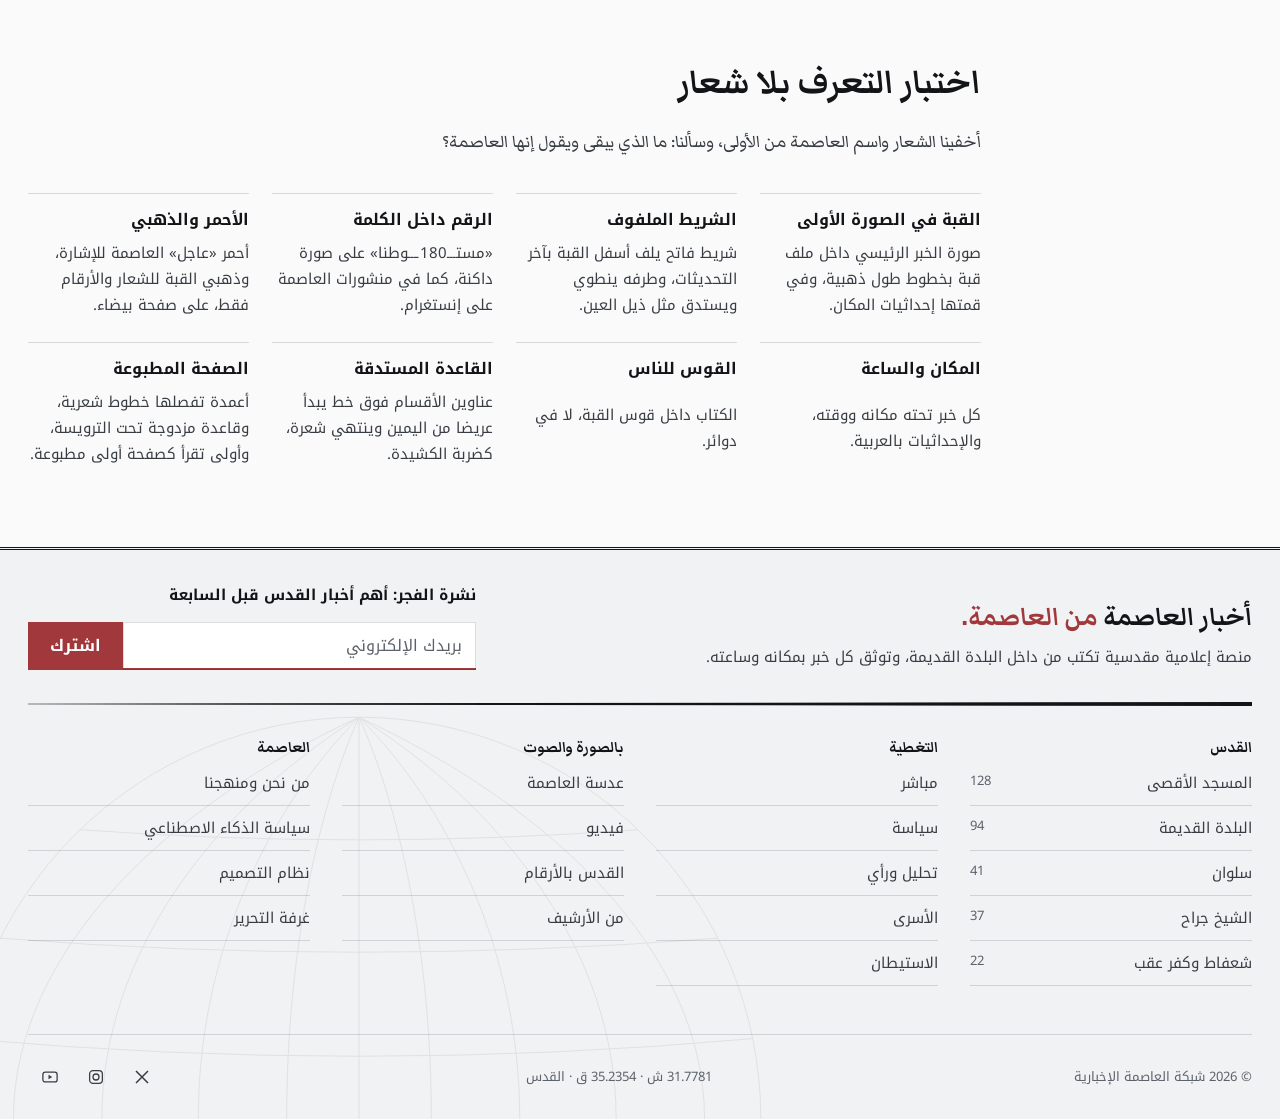
==== commit 1b452ec5: "Home on phones: hero crop, AI note, sash edge, map and footer fixes - Hero crop moves from an inline" ====
--- a/index.html
+++ b/index.html
@@ -9,7 +9,7 @@
 <link rel="preconnect" href="https://fonts.googleapis.com">
 <link rel="preconnect" href="https://fonts.gstatic.com" crossorigin>
 <link rel="stylesheet" href="https://fonts.googleapis.com/css2?family=Markazi+Text:wght@400;500;600;700&family=Noto+Kufi+Arabic:wght@400;500;600;700;800&family=JetBrains+Mono:wght@400;600&display=swap">
-<link rel="stylesheet" href="assets/css/asima.css?v=44">
+<link rel="stylesheet" href="assets/css/asima.css?v=48">
 <style>
   .doc-hero { padding-block: var(--sec) var(--sec-tight); position: relative; overflow: clip; }
   .doc-hero__grid { display: grid; grid-template-columns: minmax(0, 7fr) minmax(0, 5fr); gap: var(--split-gap); align-items: end; }
@@ -435,6 +435,6 @@
 </dialog>
 
 <footer data-coda></footer>
-<script src="assets/js/asima.js?v=32" defer></script>
+<script src="assets/js/asima.js?v=33" defer></script>
 </body>
 </html>
--- a/assets/css/asima.css
+++ b/assets/css/asima.css
@@ -213,7 +213,8 @@
   .sash { grid-template-columns: 1fr; margin-inline-end: 0; }
   .sash::after { display: none; }
   .sash__label { border-inline-end: 0; border-bottom: 1px solid var(--rule); grid-auto-flow: column; justify-content: space-between; align-items: center; padding-block: 12px; }
-  .sash__list { grid-auto-columns: minmax(240px, 72%); overflow-x: auto; scroll-snap-type: x mandatory; scrollbar-width: none; }
+  .sash__list { grid-auto-columns: minmax(240px, 72%); overflow-x: auto; scroll-snap-type: x mandatory; scrollbar-width: none;
+    padding-inline-end: 36px; -webkit-mask-image: linear-gradient(to right, transparent 0, #000 36px); mask-image: linear-gradient(to right, transparent 0, #000 36px); }
   .sash__list::-webkit-scrollbar { display: none; }
   .sash__list li { scroll-snap-align: start; }
   .sash__more { justify-content: center; padding-block: 14px; border-inline-start: 0; border-top: 1px solid var(--rule); }
@@ -654,9 +655,9 @@
 .coda__index { display: grid; grid-template-columns: repeat(4, minmax(0, 1fr)); gap: var(--s-6); padding-block: var(--s-6) var(--s-7); position: relative; }
 .coda__index::before { content: ""; position: absolute; inset-inline: 0; top: 0; height: 4px; background: var(--ink); clip-path: polygon(0 42%, 100% 0, 100% 100%, 0 58%); }
 .coda__index h4 { font-family: var(--f-display); font-size: var(--fs-small); font-weight: 700; color: var(--ink); margin-bottom: 10px; }
-.coda__index li a { display: flex; justify-content: space-between; gap: 10px; padding-block: 8px; font-size: var(--fs-small); color: var(--ink-2); border-bottom: 1px solid var(--rule); line-height: 1.6; }
+.coda__index li a { display: flex; justify-content: space-between; gap: 10px; padding-block: 10px; font-size: var(--fs-small); color: var(--ink-2); border-bottom: 1px solid var(--rule); line-height: 1.6; }
 .coda__index li a:hover { color: var(--accent-ink); }
-.coda__index li a .n { color: var(--ink-3); font-size: .76rem; font-variant-numeric: tabular-nums; }
+.coda__index li a .n { color: var(--ink-3); font-size: .8125rem; font-variant-numeric: tabular-nums; }
 .coda__base { display: flex; flex-wrap: wrap; gap: 14px 28px; justify-content: space-between; align-items: center; padding-block: 20px; border-top: 1px solid var(--rule); font-size: var(--fs-meta); color: var(--ink-3); }
 .coda__social { display: flex; gap: 2px; }
 .coda__social a { width: 44px; height: 44px; display: grid; place-items: center; color: var(--ink-2); }
@@ -666,6 +667,7 @@
 .coda .input { background: var(--sheet); color: var(--ink); box-shadow: inset 0 0 0 1px var(--rule), inset 0 -2px 0 var(--accent); }
 @media (max-width: 960px) { .coda__statement { grid-template-columns: 1fr; } .coda__index { grid-template-columns: repeat(2, minmax(0,1fr)); } }
 @media (max-width: 520px) { .coda__index { gap: var(--s-5) var(--s-4); } }
+@media (max-width: 379px) { .coda__index { grid-template-columns: 1fr; } }   /* narrow phones: one column, so every link stays on one line */
 
 /* ---------- 18. Utilities ---------- */
 .stack { display: grid; gap: var(--s-4); align-content: start; }
@@ -881,7 +883,7 @@
 
 /* places — a count bubble whose area follows the week's stories; red where there was news today */
 .omap__pin, .omap__gate { position: absolute; left: 0; top: 0; width: 0; height: 0; padding: 0; border: 0; background: none; color: inherit; font-family: var(--f-display); cursor: pointer; }
-.omap__pin i { position: absolute; left: 0; top: 0; width: var(--s); height: var(--s); translate: -50% -50%; border-radius: 50%; display: grid; place-items: center; font-style: normal; font-weight: 800; font-size: 12px; font-variant-numeric: tabular-nums; background: var(--map-bg); color: var(--m-ink); box-shadow: inset 0 0 0 1.5px var(--m-ink); transition: scale 200ms var(--ease), background 200ms ease; }
+.omap__pin i { position: absolute; left: 0; top: 0; width: var(--s); height: var(--s); translate: -50% -50%; border-radius: 50%; display: grid; place-items: center; font-style: normal; font-weight: 800; font-size: 12.5px; font-variant-numeric: tabular-nums; background: var(--map-bg); color: var(--m-ink); box-shadow: inset 0 0 0 1.5px var(--m-ink); transition: scale 200ms var(--ease), background 200ms ease; }
 .omap__pin i::before { content: ""; position: absolute; inset: -12px; border-radius: 50%; }
 .omap__pin.is-hot i { background: var(--accent); color: var(--on-accent); box-shadow: none; }
 .omap__pin.is-hot i::after { content: ""; position: absolute; inset: 0; border-radius: 50%; box-shadow: 0 0 0 1.5px var(--accent); animation: ring 2.6s var(--ease) infinite; }
@@ -893,13 +895,15 @@
 .omap__off-lead { font-size: 12.5px; font-weight: 700; color: var(--ink-3); }
 .omap__off .omap__pin { position: relative; width: auto; height: auto; min-height: 34px; display: inline-flex; align-items: center; gap: 7px; }
 .omap__off .omap__pin::before { content: ""; flex: none; width: 0; height: 0; border-inline: 4px solid transparent; border-bottom: 9px solid var(--accent); rotate: var(--bearing, 0deg); }
-.omap__off .omap__pin i { position: relative; left: auto; top: auto; translate: none; scale: 1; width: 24px; height: 24px; font-size: 11px; }
+.omap__off .omap__pin i { position: relative; left: auto; top: auto; translate: none; scale: 1; width: 26px; height: 26px; font-size: 12.5px; }
+@media (pointer: coarse) { .omap__off .omap__pin { min-height: 44px; } }
 .omap__off .omap__pin span { position: static; translate: none; font-size: 13px; text-shadow: none; }
 .omap__off .omap__pin:hover i, .omap__off .omap__pin.is-active i { scale: 1.1; }
 .omap.has-off .omap__north { top: calc(var(--off-h, 46px) + 10px); }
 /* a phone-width map keeps the strip to one line: the arrows say «beyond», the card gives the distance */
 .omap { container: omap / inline-size; }
 @container omap (max-width: 520px) {
+  .omap__grat { display: none; }
   .omap__off-lead { display: none; }
   .omap__off { gap: 2px 12px; padding-block: 4px; }
   .omap__off .omap__pin span::after { content: none; }
